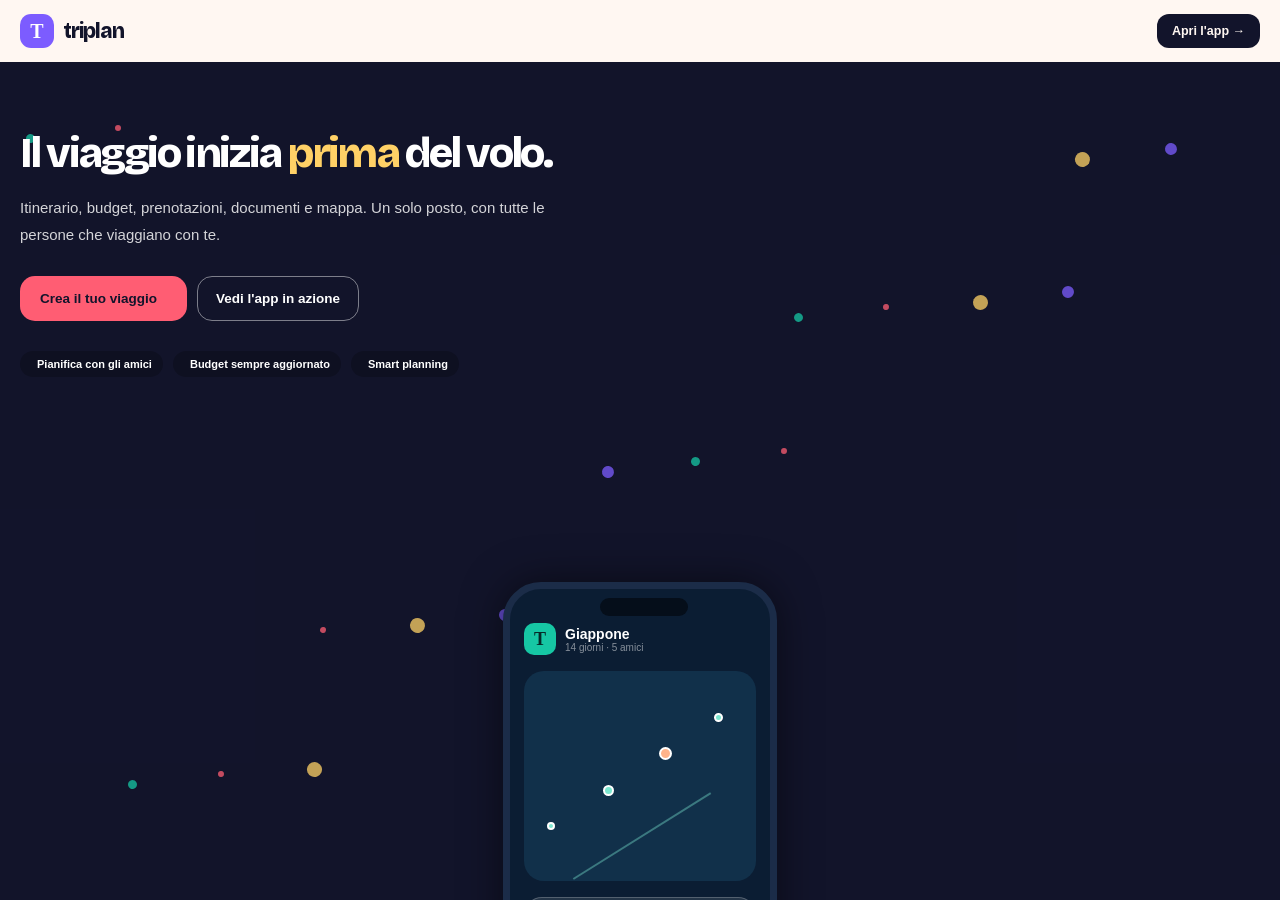
==== index.html @ 2fd691c0 "Deploy Triplan static site" ====
<!DOCTYPE html><html lang="en"><head><meta charSet="utf-8"/><meta name="viewport" content="width=device-width, initial-scale=1, shrink-to-fit=no"/><meta http-equiv="X-UA-Compatible" content="IE=edge"/><link rel="preload" href="/_expo/static/css/leaflet-df687fead8c4838a4e6b8bcb2f176a0e.css" as="style"/><link rel="preload" href="/_expo/static/css/global-e319058c1fa41b24cc1f95496e82bce6.css" as="style"/><link rel="preload" href="/_expo/static/js/web/__expo-metro-runtime-8c088df87a31e4e6accd81c554ec290d.js" as="script"/><link rel="preload" href="/_expo/static/js/web/_layout-bc6d313131d2cae2066854dcdaf33835.js" as="script"/><link rel="preload" href="/_expo/static/js/web/index-5278a30b9c8fea12e5da16903714e7a7.js" as="script"/><link rel="preload" href="/_expo/static/js/web/__common-cc911336e7cf1efe0277d2f9e3f9cde1.js" as="script"/><link rel="preload" href="/_expo/static/js/web/entry-11c18270793527368ba5b29e7c140927.js" as="script"/><style id="expo-reset">#root,body,html{height:100%}body{overflow:hidden}#root{display:flex}</style><style id="react-native-stylesheet">[stylesheet-group="0"]{}
body{margin:0;}
button::-moz-focus-inner,input::-moz-focus-inner{border:0;padding:0;}
html{-ms-text-size-adjust:100%;-webkit-text-size-adjust:100%;-webkit-tap-highlight-color:rgba(0,0,0,0);}
input::-webkit-search-cancel-button,input::-webkit-search-decoration,input::-webkit-search-results-button,input::-webkit-search-results-decoration{display:none;}
[stylesheet-group="1"]{}
.css-11aywtz{-moz-appearance:textfield;-webkit-appearance:none;background-color:rgba(0,0,0,0.00);border-bottom-left-radius:0px;border-bottom-right-radius:0px;border-top-left-radius:0px;border-top-right-radius:0px;border:0 solid black;box-sizing:border-box;font:14px -apple-system,BlinkMacSystemFont,"Segoe UI",Roboto,Helvetica,Arial,sans-serif;margin:0px;padding:0px;resize:none;}
.css-146c3p1{background-color:rgba(0,0,0,0.00);border:0 solid black;box-sizing:border-box;color:rgba(0,0,0,1.00);display:inline;font:14px -apple-system,BlinkMacSystemFont,"Segoe UI",Roboto,Helvetica,Arial,sans-serif;list-style:none;margin:0px;padding:0px;position:relative;text-align:start;text-decoration:none;white-space:pre-wrap;word-wrap:break-word;}
.css-1jxf684{background-color:rgba(0,0,0,0.00);border:0 solid black;box-sizing:border-box;color:inherit;display:inline;font:inherit;list-style:none;margin:0px;padding:0px;position:relative;text-align:inherit;text-decoration:none;white-space:inherit;word-wrap:break-word;}
.css-9pa8cd{bottom:0px;height:100%;left:0px;opacity:0;position:absolute;right:0px;top:0px;width:100%;z-index:-1;}
.css-g5y9jx{align-content:flex-start;align-items:stretch;background-color:rgba(0,0,0,0.00);border:0 solid black;box-sizing:border-box;display:flex;flex-basis:auto;flex-direction:column;flex-shrink:0;list-style:none;margin:0px;min-height:0px;min-width:0px;padding:0px;position:relative;text-decoration:none;z-index:0;}
[stylesheet-group="2"]{}
.r-11mg6pl{border-bottom-color:rgba(255,255,255,1.00);border-left-color:rgba(255,255,255,1.00);border-right-color:rgba(255,255,255,1.00);border-top-color:rgba(255,255,255,1.00);}
.r-13awgt0{flex:1;}
.r-13rlnn4{border-bottom-color:rgba(124,231,208,0.40);border-left-color:rgba(124,231,208,0.40);border-right-color:rgba(124,231,208,0.40);border-top-color:rgba(124,231,208,0.40);}
.r-1483oga{border-bottom-color:rgba(18,20,43,0.08);border-left-color:rgba(18,20,43,0.08);border-right-color:rgba(18,20,43,0.08);border-top-color:rgba(18,20,43,0.08);}
.r-15ivh09{border-bottom-width:7px;border-left-width:7px;border-right-width:7px;border-top-width:7px;}
.r-15v9vvb{border-bottom-color:rgba(7,20,38,1.00);border-left-color:rgba(7,20,38,1.00);border-right-color:rgba(7,20,38,1.00);border-top-color:rgba(7,20,38,1.00);}
.r-16uyjmq{border-bottom-left-radius:22px;border-bottom-right-radius:22px;border-top-left-radius:22px;border-top-right-radius:22px;}
.r-1867qdf{border-bottom-left-radius:16px;border-bottom-right-radius:16px;border-top-left-radius:16px;border-top-right-radius:16px;}
.r-1aca9d8{border-bottom-color:rgba(124,231,208,0.32);border-left-color:rgba(124,231,208,0.32);border-right-color:rgba(124,231,208,0.32);border-top-color:rgba(124,231,208,0.32);}
.r-1awa8pu{border-bottom-color:rgba(101,119,134,1.00);border-left-color:rgba(101,119,134,1.00);border-right-color:rgba(101,119,134,1.00);border-top-color:rgba(101,119,134,1.00);}
.r-1bq2mok{margin:3px;}
.r-1d4xg89{border-bottom-color:rgba(170,184,194,1.00);border-left-color:rgba(170,184,194,1.00);border-right-color:rgba(170,184,194,1.00);border-top-color:rgba(170,184,194,1.00);}
.r-1dedoh8{border-bottom-left-radius:9px;border-bottom-right-radius:9px;border-top-left-radius:9px;border-top-right-radius:9px;}
.r-1dzdj1l{border-bottom-left-radius:10px;border-bottom-right-radius:10px;border-top-left-radius:10px;border-top-right-radius:10px;}
.r-1f0042m{border-bottom-left-radius:5px;border-bottom-right-radius:5px;border-top-left-radius:5px;border-top-right-radius:5px;}
.r-1fuqb1j{border-bottom-left-radius:24px;border-bottom-right-radius:24px;border-top-left-radius:24px;border-top-right-radius:24px;}
.r-1g868lv{border-bottom-color:rgba(255,255,255,0.14);border-left-color:rgba(255,255,255,0.14);border-right-color:rgba(255,255,255,0.14);border-top-color:rgba(255,255,255,0.14);}
.r-1j16mh1{border-bottom-left-radius:100%;border-bottom-right-radius:100%;border-top-left-radius:100%;border-top-right-radius:100%;}
.r-1jkafct{border-bottom-left-radius:2px;border-bottom-right-radius:2px;border-top-left-radius:2px;border-top-right-radius:2px;}
.r-1jyn79y{border-bottom-color:rgba(0,150,136,1.00);border-left-color:rgba(0,150,136,1.00);border-right-color:rgba(0,150,136,1.00);border-top-color:rgba(0,150,136,1.00);}
.r-1k4hia5{border-bottom-color:rgba(27,44,72,1.00);border-left-color:rgba(27,44,72,1.00);border-right-color:rgba(27,44,72,1.00);border-top-color:rgba(27,44,72,1.00);}
.r-1llaxt6{border-bottom-left-radius:30px;border-bottom-right-radius:30px;border-top-left-radius:30px;border-top-right-radius:30px;}
.r-1mxhqmb{border-bottom-left-radius:11px;border-bottom-right-radius:11px;border-top-left-radius:11px;border-top-right-radius:11px;}
.r-1n043jc{border-bottom-left-radius:38px;border-bottom-right-radius:38px;border-top-left-radius:38px;border-top-right-radius:38px;}
.r-1objs86{border-bottom-color:rgba(255,255,255,0.45);border-left-color:rgba(255,255,255,0.45);border-right-color:rgba(255,255,255,0.45);border-top-color:rgba(255,255,255,0.45);}
.r-1pcd2l5{padding:20px;}
.r-1phboty{border-bottom-style:solid;border-left-style:solid;border-right-style:solid;border-top-style:solid;}
.r-1q9bdsx{border-bottom-left-radius:12px;border-bottom-right-radius:12px;border-top-left-radius:12px;border-top-right-radius:12px;}
.r-1qsk4np{overflow-x:clip;overflow-y:clip;}
.r-1rf8fdq{border-bottom-width:1.5px;border-left-width:1.5px;border-right-width:1.5px;border-top-width:1.5px;}
.r-1rvyss1{border-bottom-color:rgba(255,255,255,0.20);border-left-color:rgba(255,255,255,0.20);border-right-color:rgba(255,255,255,0.20);border-top-color:rgba(255,255,255,0.20);}
.r-1slz7xr{padding:14px;}
.r-1sp51qo{padding:10px;}
.r-1txcine{border-bottom-left-radius:13px;border-bottom-right-radius:13px;border-top-left-radius:13px;border-top-right-radius:13px;}
.r-1udh08x{overflow-x:hidden;overflow-y:hidden;}
.r-1uu6nss{padding:5px;}
.r-1vnd4cf{border-bottom-color:rgba(11,31,56,1.00);border-left-color:rgba(11,31,56,1.00);border-right-color:rgba(11,31,56,1.00);border-top-color:rgba(11,31,56,1.00);}
.r-1w3sgar{flex:0.7;}
.r-1xfd6ze{border-bottom-left-radius:8px;border-bottom-right-radius:8px;border-top-left-radius:8px;border-top-right-radius:8px;}
.r-1y7r52a{border-bottom-color:rgba(124,231,208,0.35);border-left-color:rgba(124,231,208,0.35);border-right-color:rgba(124,231,208,0.35);border-top-color:rgba(124,231,208,0.35);}
.r-1y8424n{border-bottom-color:rgba(255,255,255,0.22);border-left-color:rgba(255,255,255,0.22);border-right-color:rgba(255,255,255,0.22);border-top-color:rgba(255,255,255,0.22);}
.r-1ylenci{border-bottom-left-radius:15px;border-bottom-right-radius:15px;border-top-left-radius:15px;border-top-right-radius:15px;}
.r-42olwf{border-bottom-color:rgba(0,0,0,0.00);border-left-color:rgba(0,0,0,0.00);border-right-color:rgba(0,0,0,0.00);border-top-color:rgba(0,0,0,0.00);}
.r-4a18lf{border-bottom-color:rgba(255,0,0,1.00);border-left-color:rgba(255,0,0,1.00);border-right-color:rgba(255,0,0,1.00);border-top-color:rgba(255,0,0,1.00);}
.r-4zvafu{border-bottom-left-radius:26px;border-bottom-right-radius:26px;border-top-left-radius:26px;border-top-right-radius:26px;}
.r-60ke3l{border-bottom-color:rgba(0,128,0,1.00);border-left-color:rgba(0,128,0,1.00);border-right-color:rgba(0,128,0,1.00);border-top-color:rgba(0,128,0,1.00);}
.r-6mmk5m{border-bottom-color:rgba(124,231,208,0.45);border-left-color:rgba(124,231,208,0.45);border-right-color:rgba(124,231,208,0.45);border-top-color:rgba(124,231,208,0.45);}
.r-6ncur5{border-bottom-left-radius:18px;border-bottom-right-radius:18px;border-top-left-radius:18px;border-top-right-radius:18px;}
.r-6t2glc{border-bottom-left-radius:40px;border-bottom-right-radius:40px;border-top-left-radius:40px;border-top-right-radius:40px;}
.r-9x6qib{border-bottom-color:rgba(204,214,221,1.00);border-left-color:rgba(204,214,221,1.00);border-right-color:rgba(204,214,221,1.00);border-top-color:rgba(204,214,221,1.00);}
.r-af1wpz{border-bottom-color:rgba(255,255,255,0.12);border-left-color:rgba(255,255,255,0.12);border-right-color:rgba(255,255,255,0.12);border-top-color:rgba(255,255,255,0.12);}
.r-cdmcib{border-bottom-left-radius:3px;border-bottom-right-radius:3px;border-top-left-radius:3px;border-top-right-radius:3px;}
.r-cpet4d{border-bottom-left-radius:999px;border-bottom-right-radius:999px;border-top-left-radius:999px;border-top-right-radius:999px;}
.r-crgep1{margin:0px;}
.r-d045u9{border-bottom-width:2px;border-left-width:2px;border-right-width:2px;border-top-width:2px;}
.r-d23pfw{padding:24px;}
.r-edyy15{padding:8px;}
.r-fx7oqy{border-bottom-color:rgba(0,0,255,1.00);border-left-color:rgba(0,0,255,1.00);border-right-color:rgba(0,0,255,1.00);border-top-color:rgba(0,0,255,1.00);}
.r-kdyh1x{border-bottom-left-radius:6px;border-bottom-right-radius:6px;border-top-left-radius:6px;border-top-right-radius:6px;}
.r-krxsd3{display:-webkit-box;}
.r-nsbfu8{padding:16px;}
.r-q81ovl{padding:11px;}
.r-qpntkw{padding:6px;}
.r-rs99b7{border-bottom-width:1px;border-left-width:1px;border-right-width:1px;border-top-width:1px;}
.r-sdzq82{border-bottom-color:rgba(255,255,255,0.30);border-left-color:rgba(255,255,255,0.30);border-right-color:rgba(255,255,255,0.30);border-top-color:rgba(255,255,255,0.30);}
.r-sg21xg{flex:0.75;}
.r-t23y2h{border-bottom-left-radius:14px;border-bottom-right-radius:14px;border-top-left-radius:14px;border-top-right-radius:14px;}
.r-t60dpp{padding:0px;}
.r-wg31gx{border-bottom-color:rgba(49,53,56,1.00);border-left-color:rgba(49,53,56,1.00);border-right-color:rgba(49,53,56,1.00);border-top-color:rgba(49,53,56,1.00);}
.r-whuqzp{padding:18px;}
.r-xoduu5{display:inline-flex;}
.r-y47klf{border-bottom-left-radius:20px;border-bottom-right-radius:20px;border-top-left-radius:20px;border-top-right-radius:20px;}
.r-ywje51{margin:auto;}
.r-z2wwpe{border-bottom-left-radius:4px;border-bottom-right-radius:4px;border-top-left-radius:4px;border-top-right-radius:4px;}
[stylesheet-group="2.1"]{}
.r-11f147o{padding-bottom:8px;padding-top:8px;}
.r-17q4wm6{margin-left:5px;margin-right:5px;}
.r-184id4b{margin-bottom:12px;margin-top:12px;}
.r-1apnidv{margin-bottom:14px;margin-top:14px;}
.r-1c8wk46{padding-bottom:48px;padding-top:48px;}
.r-1d7mnkm{padding-bottom:15px;padding-top:15px;}
.r-1e084wi{padding-left:0px;padding-right:0px;}
.r-1ezpcd1{padding-left:9px;padding-right:9px;}
.r-1la3zjv{padding-bottom:18px;padding-top:18px;}
.r-1m1l54l{padding-left:11px;padding-right:11px;}
.r-1ml3abn{padding-bottom:14px;padding-top:14px;}
.r-1mmae3n{padding-bottom:12px;padding-top:12px;}
.r-1ntr0p{padding-left:5px;padding-right:5px;}
.r-1rsorjc{padding-left:36px;padding-right:36px;}
.r-1s5swlz{padding-bottom:9px;padding-top:9px;}
.r-1ubuhtd{padding-left:10px;padding-right:10px;}
.r-1y4xh09{padding-bottom:60px;padding-top:60px;}
.r-1yd117h{padding-bottom:7px;padding-top:7px;}
.r-284m6k{padding-left:18px;padding-right:18px;}
.r-2iu1ne{padding-bottom:74px;padding-top:74px;}
.r-3o4zer{padding-left:12px;padding-right:12px;}
.r-3pj75a{padding-left:16px;padding-right:16px;}
.r-6gfqd{padding-bottom:26px;padding-top:26px;}
.r-a7330m{padding-bottom:30px;padding-top:30px;}
.r-c6ipad{padding-left:7px;padding-right:7px;}
.r-cnw61z{padding-bottom:4px;padding-top:4px;}
.r-cxgwc0{padding-left:24px;padding-right:24px;}
.r-f8sm7e{margin-left:auto;margin-right:auto;}
.r-is05cd{padding-left:8px;padding-right:8px;}
.r-jdiy1a{margin-left:11px;margin-right:11px;}
.r-jmpdkj{padding-bottom:66px;padding-top:66px;}
.r-jusfrs{margin-left:12px;margin-right:12px;}
.r-kritb0{padding-bottom:11px;padding-top:11px;}
.r-n5f61p{margin-bottom:3px;margin-top:3px;}
.r-n7gxbd{padding-left:4px;padding-right:4px;}
.r-o8wjku{padding-left:48px;padding-right:48px;}
.r-qbhcsz{padding-bottom:64px;padding-top:64px;}
.r-rehuqn{padding-bottom:5px;padding-top:5px;}
.r-u4gi5m{padding-left:13px;padding-right:13px;}
.r-u9wvl5{padding-left:20px;padding-right:20px;}
.r-ubg91z{padding-left:15px;padding-right:15px;}
.r-ugi1tw{padding-left:5%;padding-right:5%;}
.r-unwgkq{padding-bottom:78px;padding-top:78px;}
.r-vuvdlw{padding-bottom:6px;padding-top:6px;}
.r-w7s2jr{padding-bottom:16px;padding-top:16px;}
.r-ytbthy{padding-bottom:10px;padding-top:10px;}
.r-ywh0we{padding-bottom:13px;padding-top:13px;}
[stylesheet-group="2.2"]{}
.r-10s2tm5{left:0%;}
.r-16o8guy{right:100%;}
.r-1a11zyx{margin-right:12px;}
.r-1cwvpvk{margin-left:12px;}
.r-1e97lx8{margin-right:3px;}
.r-1euzeng{padding-left:24px;}
.r-1g4tz6n{margin-right:-14.5px;}
.r-1h31txp{padding-right:16px;}
.r-1lhn9r{margin-left:-14.5px;}
.r-1sqnqi2{margin-left:3px;}
.r-1vl2501{padding-right:24px;}
.r-9mo606{margin-right:10px;}
.r-c59us2{left:-3px;}
.r-dqe1q{right:0%;}
.r-qb41rp{margin-right:5px;}
.r-rci37q{left:100%;}
.r-uhung1{margin-left:10px;}
.r-vpmibe{right:-3px;}
.r-w67my2{padding-left:16px;}
.r-wizibn{margin-left:5px;}
[stylesheet-group="3"]{}
.r-103t7w0{color:rgba(18,20,43,0.75);}
.r-105ug2t{pointer-events:auto!important;}
.r-109y4c4{height:1px;}
.r-10b5y5f{letter-spacing:1.4px;}
.r-10ptun7{height:16px;}
.r-10v3vxq{transform:scaleX(-1);}
.r-10x49cs{font-size:10px;}
.r-10xqauy{padding-top:env(safe-area-inset-top);}
.r-111xbm8{font-size:42px;}
.r-116b78n{color:rgba(255,255,255,0.85);}
.r-11c0sde{margin-top:24px;}
.r-11j9u27{visibility:hidden;}
.r-11mpjr4{background-color:rgba(223,223,223,1.00);}
.r-11udlyb{background-color:rgba(0,150,136,1.00);}
.r-11v9fek{min-width:180px;}
.r-11yh6sk{overflow-x:hidden;}
.r-12f6czt{top:17px;}
.r-12rgx7y{width:7px;}
.r-12vffkv>* {pointer-events:auto;}
.r-12vffkv{pointer-events:none!important;}
.r-131xog0{width:38px;}
.r-135wba7{line-height:24px;}
.r-136ojw6{z-index:2;}
.r-13aq9py{animation-name:r-1iq689l;}
.r-13pk3uq{color:rgba(6,42,40,1.00);}
.r-13qz1uu{width:100%;}
.r-13tjlyg{transition-duration:0.1s;}
.r-1444osr{margin-top:18px;}
.r-1472mwg{height:24px;}
.r-14a17lr{background-color:rgba(22,199,164,1.00);}
.r-14gqq1x{margin-top:4px;}
.r-14l27qf{min-width:280px;}
.r-14lw9ot{background-color:rgba(255,255,255,1.00);}
.r-14sbq61{background-color:rgba(33,150,243,1.00);}
.r-150rngu{-webkit-overflow-scrolling:touch;}
.r-156q2ks{margin-top:10px;}
.r-15xi7qz{background-color:rgba(22,199,164,0.45);}
.r-15zivkp{margin-bottom:4px;}
.r-169er1o{background-color:rgba(5,14,26,1.00);}
.r-16eto9q{width:12px;}
.r-16krg75{letter-spacing:-1px;}
.r-16u2k2s{background-color:rgba(255,93,115,0.55);}
.r-16y2uox{flex-grow:1;}
.r-173mn98{align-self:flex-end;}
.r-173mzie{transform:scaleY(-1);}
.r-1777fci{justify-content:center;}
.r-17bb2tj{animation-duration:0.75s;}
.r-17grq5a{margin-right:-8px;}
.r-17leim2{background-repeat:repeat;}
.r-17o2toh{background-color:rgba(255,179,138,1.00);}
.r-17s6mgv{justify-content:flex-end;}
.r-17tb59b{opacity:0.7;}
.r-17tloay{opacity:0.6;}
.r-17u3ijr{background-color:rgba(155,161,166,0.27);}
.r-184en5c{z-index:1;}
.r-18nhz7w{top:-3px;}
.r-18u1ve8{color:rgba(255,255,255,0.40);}
.r-18u37iz{flex-direction:row;}
.r-19h14dv{bottom:28px;}
.r-19oahor{font-size:64px;}
.r-19qrga8{margin-top:3px;}
.r-19wmn03{width:20px;}
.r-19z077z{touch-action:none;}
.r-1a2p6p6{-webkit-text-decoration-style:solid;text-decoration-style:solid;}
.r-1a3qpe7{top:9px;}
.r-1a7l8x0{color:rgba(255,255,255,0.60);}
.r-1a8msfu{height:38px;}
.r-1a94hhy{background-color:rgba(255,255,255,0.09);}
.r-1abnn5w{animation-play-state:paused;}
.r-1acpoxo{width:36px;}
.r-1aockid{width:40px;}
.r-1ap7jjo{background-color:rgba(12,39,64,1.00);}
.r-1awozwy{align-items:center;}
.r-1ay1djp{animation-duration:1s;}
.r-1b43r93{font-size:14px;}
.r-1blnp2b{width:72px;}
.r-1bxdhz9{background-color:rgba(124,231,208,1.00);}
.r-1bymd8e{margin-top:2px;}
.r-1c6unfx{forced-color-adjust:none;}
.r-1c85bru{width:270px;}
.r-1c8i11{min-width:60px;}
.r-1c92x1x{line-height:31px;}
.r-1ces89m{max-width:420px;}
.r-1cmwbt1{gap:8px;}
.r-1cyrq31{background-color:rgba(255,93,115,1.00);}
.r-1d2f490{left:0px;}
.r-1d5kdc7{flex-direction:column-reverse;}
.r-1d7gupr{margin-top:22px;}
.r-1ddef8g{-webkit-text-decoration-line:underline;text-decoration-line:underline;}
.r-1dernwh{height:70%;}
.r-1e5bgqu{mix-blend-mode:multiply;}
.r-1ei5mc7{cursor:inherit;}
.r-1enofrn{font-size:12px;}
.r-1eoj8my{margin-top:26px;}
.r-1euycsn{flex-direction:row-reverse;}
.r-1ewcgjf{box-shadow:0px 1px 3px rgba(0,0,0,0.5);}
.r-1exf2r{font-size:9.5px;}
.r-1ey2ra3{width:70px;}
.r-1ey881g{gap:7px;}
.r-1f12m5q{left:14px;}
.r-1f50eg0{color:rgba(124,231,208,1.00);}
.r-1ff274t{text-align:right;}
.r-1g40b8q{z-index:3;}
.r-1g80hic{opacity:0.8;}
.r-1g94qm0{margin-top:5px;}
.r-1ge9hsw{max-width:960px;}
.r-1ghxqbu{font-variant:tabular-nums;}
.r-1gkfh8e{font-size:11px;}
.r-1grwqd5{font-size:12.5px;}
.r-1gymjhz{width:68px;}
.r-1h0z5md{justify-content:flex-start;}
.r-1habvwh{align-items:flex-start;}
.r-1hjwoze{height:18px;}
.r-1i10wst{font-size:18px;}
.r-1i1r89d{background-color:rgba(0,0,0,0.22);}
.r-1i6wzkk{-moz-transition-property:opacity;-webkit-transition-property:opacity;transition-property:opacity;}
.r-1i71y14{gap:14px;}
.r-1ihkxce{border-bottom-color:rgba(255,255,255,0.06);}
.r-1ikidpy{letter-spacing:0.5px;}
.r-1iln25a{word-wrap:normal;}
.r-1inkyih{font-size:17px;}
.r-1iusvr4{flex-basis:0px;}
.r-1iww7jx{width:28px;}
.r-1janqcz{width:16px;}
.r-1jg9483{width:8px;}
.r-1jj8364{margin-left:auto;}
.r-1jkjb{margin-left:8px;}
.r-1jsugan{min-width:320px;}
.r-1kb76zh{margin-right:8px;}
.r-1kesqaa{width:84px;}
.r-1kfrs79{font-weight:600;}
.r-1kihuf0{align-self:center;}
.r-1kmi73c{color:rgba(244,248,255,0.34);}
.r-1kt6imw{line-height:27px;}
.r-1l05qu9{font-weight:650;}
.r-1ld3bg{top:-4px;}
.r-1ldzwu0{animation-timing-function:linear;}
.r-1loqt21{cursor:pointer;}
.r-1lpkw27{color:rgba(18,20,43,1.00);}
.r-1lvwbn0{width:274px;}
.r-1lyunjw{letter-spacing:-1.4px;}
.r-1m5ggi5{background-color:rgba(255,255,255,0.04);}
.r-1m75kl7{border-top-color:rgba(255,255,255,0.14);}
.r-1mi0q7o{padding-bottom:10px;}
.r-1mlwlqe{flex-basis:auto;}
.r-1mrlafo{background-position:0;}
.r-1muvv40{animation-iteration-count:infinite;}
.r-1n9egfs{background-color:rgba(124,231,208,0.14);}
.r-1naamh8{background-color:rgba(255,255,255,0.28);}
.r-1niwhzg{background-color:rgba(0,0,0,0.00);}
.r-1nlw0im{bottom:8px;}
.r-1no09lo{margin-top:28px;}
.r-1nxhmzv{margin-bottom:28px;}
.r-1ny4l3l{outline-style:none;}
.r-1ocf4r9{scroll-snap-type:y mandatory;}
.r-1onu96p{border-curve:continuous;}
.r-1or9b2r{height:10px;}
.r-1oszu61{align-items:stretch;}
.r-1otgn73{touch-action:manipulation;}
.r-1ozpbmi{font-size:10.5px;}
.r-1ozsyd3{height:7px;}
.r-1p0dtai{bottom:0px;}
.r-1p34edr{background-color:rgba(124,92,255,1.00);}
.r-1p7b5x1{color:rgba(244,248,255,1.00);}
.r-1pi2tsx{height:100%;}
.r-1pm8pkb{font-family:Courier;}
.r-1pr0nct{background-color:rgba(240,233,255,1.00);}
.r-1q8c80s{height:190px;}
.r-1qd0xha{font-family:-apple-system,BlinkMacSystemFont,"Segoe UI",Roboto,Helvetica,Arial,sans-serif;}
.r-1qqq3gs{color:rgba(92,95,115,1.00);}
.r-1qulhi1{animation-name:r-1pzkwqh;}
.r-1r4fvd0{color:rgba(82,169,255,1.00);}
.r-1r74h94{left:8px;}
.r-1r8g8re{height:36px;}
.r-1ra0lkn{font-size:30px;}
.r-1rnoaur{overflow-y:auto;}
.r-1rqp49e{color:rgba(255,255,255,0.50);}
.r-1s2bzr4{margin-top:12px;}
.r-1s39azw{max-width:780px;}
.r-1ssbvtb{gap:12px;}
.r-1sv84sj{padding-bottom:30px;}
.r-1sxrcry{background-size:auto;}
.r-1t7zxhp{width:9px;}
.r-1tgfunj{gap:40px;}
.r-1tsoen8{border-bottom-color:rgba(255,255,255,0.12);}
.r-1u2zzbn{gap:34px;}
.r-1udbk01{text-overflow:ellipsis;}
.r-1ugchlj{height:44px;}
.r-1ui5ee8{font-size:32px;}
.r-1urfncx{height:210px;}
.r-1vamr63{max-width:720px;}
.r-1vr29t4{font-weight:800;}
.r-1w6e6rj{flex-wrap:wrap;}
.r-1wbh5a2{flex-shrink:1;}
.r-1wdrcqj{max-width:1240px;}
.r-1wqnalu{font-family:Bricolage Grotesque;}
.r-1ws2f5x{font-size:11.5px;}
.r-1wtj0ep{justify-content:space-between;}
.r-1wyyakw{z-index:-1;}
.r-1wzrnnt{margin-top:16px;}
.r-1x0uki6{margin-top:20px;}
.r-1x7knxu{opacity:0.34;}
.r-1xbbgt2{letter-spacing:-1.8px;}
.r-1xbve24{height:6px;}
.r-1xc1bs1{color:rgba(255,255,255,0.72);}
.r-1xcajam{position:fixed;}
.r-1xjpbru{width:82px;}
.r-1xnzce8{-moz-user-select:text;-webkit-user-select:text;user-select:text;}
.r-1xpsq9i{box-shadow:0px 3px 3px rgba(0, 0, 0, 0.33);}
.r-1xqanmc{aspect-ratio:1.33;}
.r-1xzupcd{width:13px;}
.r-1y00bll{gap:9px;}
.r-1yef0xd{animation-name:r-11cv4x;}
.r-1ym3atv{z-index:50;}
.r-1ynuqkt{color:rgba(255,255,255,0.35);}
.r-1yvhtrz{width:32px;}
.r-1z7xyo{min-height:640px;}
.r-2agvir{line-height:34px;}
.r-2b3dyf{border-bottom-color:rgba(255,255,255,0.14);}
.r-2eszeu::-webkit-scrollbar{display:none}
.r-2eszeu{scrollbar-width:none;}
.r-30o5oe{-moz-appearance:none;-ms-appearance:none;-webkit-appearance:none;appearance:none;}
.r-356f0p{letter-spacing:0.35px;}
.r-37tt59{line-height:32px;}
.r-3da1kt{height:8px;}
.r-3mc0re{right:8px;}
.r-3s2u2q{white-space:nowrap;}
.r-417010{z-index:0;}
.r-4gszlv{background-size:cover;}
.r-4v7adb{height:5px;}
.r-580adz{gap:5px;}
.r-58xgd4{background-color:rgba(255,255,255,0.05);}
.r-5kkj8d{border-top-width:1px;}
.r-5orghg{width:34px;}
.r-5oul0u{margin-bottom:8px;}
.r-5soawk{width:10px;}
.r-60vfwk{min-width:1px;}
.r-633pao>* {pointer-events:none;}
.r-633pao{pointer-events:none!important;}
.r-6dt33c{opacity:1;}
.r-6gpygo{margin-bottom:12px;}
.r-6ity3w{margin-top:30px;}
.r-6kmigx{color:rgba(255,255,255,0.82);}
.r-6taxm2:-ms-input-placeholder{color:var(--placeholderTextColor);opacity:1;}
.r-6taxm2::-moz-placeholder{color:var(--placeholderTextColor);opacity:1;}
.r-6taxm2::-webkit-input-placeholder{color:var(--placeholderTextColor);opacity:1;}
.r-6taxm2::placeholder{color:var(--placeholderTextColor);opacity:1;}
.r-726pan{width:31px;}
.r-76blku{height:21px;}
.r-7cikom{font-size:inherit;}
.r-7q8q6z{cursor:default;}
.r-7qjx4p{background-color:rgba(124,231,208,0.16);}
.r-7r4507{height:150px;}
.r-840iz4{gap:28px;}
.r-88aw7w{background-color:rgba(18,20,43,0.28);}
.r-8akbws{-webkit-box-orient:vertical;}
.r-8ay8q1{letter-spacing:0.1px;}
.r-91ejfr{background-color:rgba(255,255,255,0.08);}
.r-927nrf{background-color:rgba(105,230,168,1.00);}
.r-9404uu{letter-spacing:-1.5px;}
.r-97e31f{padding-bottom:env(safe-area-inset-bottom);}
.r-9aw3ui{gap:4px;}
.r-9daxd3{animation-duration:250ms;}
.r-9r4rsd{background-color:rgba(255,255,255,0.06);}
.r-a023e6{font-size:15px;}
.r-a2tzq0{justify-content:space-around;}
.r-a5pmau{margin-right:2px;}
.r-adyw6z{font-size:20px;}
.r-agouwx{transform:translateZ(0);}
.r-ah5dr5>* {pointer-events:none;}
.r-ah5dr5{pointer-events:auto!important;}
.r-angfs3{color:rgba(255,255,255,0.55);}
.r-aruset{font-weight:200;}
.r-b0tnnm{margin-top:38px;}
.r-b5c481{box-shadow:0px 18px 44px rgba(0,0,0,0.36);}
.r-b88u0q{font-weight:700;}
.r-bajy9j{height:230px;}
.r-bi4vy9{transform:translateY(100%);}
.r-bnfihp{color:rgba(255,179,138,1.00);}
.r-bnwqim{position:relative;}
.r-bt1l66{min-height:20px;}
.r-bual8a{max-width:520px;}
.r-buy8e9{overflow-y:hidden;}
.r-bv2aro{padding-left:env(safe-area-inset-left);}
.r-c68hjy{color:rgba(161,161,161,1.00);}
.r-c8f5pn{background-color:rgba(255,255,255,0.10);}
.r-cpa5s6{scroll-snap-align:start;}
.r-cqee49{color:rgba(0,0,0,1.00);}
.r-cv4lhi{font-size:21px;}
.r-czj46k{background-color:rgba(17,48,74,1.00);}
.r-dcqb1h{height:500px;}
.r-dkge59{background-color:rgba(170,184,194,1.00);}
.r-dnmrzs{max-width:100%;}
.r-dvzd6p{right:-1px;}
.r-e1ta76{box-shadow:0px 0px 8px rgba(255,179,138,1.00);}
.r-e6ktq0{gap:32px;}
.r-eafdt9{transition-duration:0.15s;}
.r-ebwn4k{animation-name:r-q67da2;}
.r-ehq7j7{background-size:contain;}
.r-ejscvd{width:47%;}
.r-eqz5dr{flex-direction:column;}
.r-eu3ka{height:40px;}
.r-evnaw{font-size:22px;}
.r-f1odvy{margin-bottom:6px;}
.r-f4gmv6{gap:16px;}
.r-f4md8m{background-color:rgba(255,255,255,0.14);}
.r-f9dfq4{width:88px;}
.r-fdjqy7{text-align:left;}
.r-fle48q{box-shadow:0px 0px 20px rgba(18,20,43,0.08);}
.r-foe95m{letter-spacing:-0.4px;}
.r-fuez5w{box-shadow:0px 0px 30px rgba(18,20,43,0.18);}
.r-fyomxp{margin-top:34px;}
.r-fz5jg6{background-color:rgba(124,231,208,0.08);}
.r-g3mlsw{animation-name:r-t2lo5v;}
.r-ghxds0{transform:translateY(0%);}
.r-gtdqiz{position:-webkit-sticky;position:sticky;}
.r-h0d30l{height:28px;}
.r-h70s8l{color:rgba(255,247,242,1.00);}
.r-h8dmy4{box-shadow:0px 0px 40px rgba(0,0,0,0.40);}
.r-hbpseb{line-height:22px;}
.r-ht57de{background-color:rgba(32,36,59,1.00);}
.r-hxflta{padding-right:env(safe-area-inset-right);}
.r-i933xg{letter-spacing:1.5px;}
.r-icoktb{opacity:0.5;}
.r-icto9i{letter-spacing:-0.5px;}
.r-ijt4xn{background-color:rgba(18,20,43,1.00);}
.r-ipm5af{top:0px;}
.r-iz080l{max-width:480px;}
.r-j8a7i7{background-color:rgba(255,247,242,1.00);}
.r-jjmaes{max-width:760px;}
.r-jwli3a{color:rgba(255,255,255,1.00);}
.r-k200y{align-self:flex-start;}
.r-k5y9r7{height:9px;}
.r-kc8jnq{margin-top:6px;}
.r-kemksi{background-color:rgba(0,0,0,1.00);}
.r-kizejy{color:rgba(155,161,166,1.00);}
.r-knv0ih{margin-top:8px;}
.r-kzbkwu{padding-bottom:12px;}
.r-l0hff8{letter-spacing:-2.6px;}
.r-l3xdm2{max-width:560px;}
.r-l71dzp{margin-top:14px;}
.r-le4sbl{margin-bottom:18px;}
.r-leqjx2{animation-timing-function:cubic-bezier(0.215, 0.61, 0.355, 1);}
.r-lltvgl{overflow-x:auto;}
.r-lpb231{height:168px;}
.r-lrsllp{width:24px;}
.r-lrvibr{-moz-user-select:none;-webkit-user-select:none;user-select:none;}
.r-m611by{padding-top:10px;}
.r-mabqd8{height:32px;}
.r-majxgm{font-weight:500;}
.r-mfh4gg{scroll-snap-type:x mandatory;}
.r-mhe3cw{z-index:10;}
.r-mro3nb{background-color:rgba(21,23,24,1.00);}
.r-n6v787{font-size:13px;}
.r-nljvut{color:rgba(244,248,255,0.56);}
.r-nm9kes{letter-spacing:-1.2px;}
.r-o4n3w5{width:23px;}
.r-oajuz8{font-weight:750;}
.r-obd0qt{align-items:flex-end;}
.r-ojf8lh{gap:6px;}
.r-ojff56{opacity:0.35;}
.r-orgf3d{opacity:0;}
.r-q4m81j{text-align:center;}
.r-q773ft{background-color:rgba(255,255,255,0.07);}
.r-qfi6ny{top:30000px;}
.r-qklmqi{border-bottom-width:1px;}
.r-qn3fzs{padding-bottom:24px;}
.r-qqjak8{font-size:9px;}
.r-rabhyy{padding-bottom:28px;}
.r-rjixqe{line-height:20px;}
.r-rkhjfr{box-shadow:0px 0px 40px rgba(0,0,0,0.50);}
.r-rs94m5{background-image:url("[data-uri]");}
.r-s62m2j{animation-timing-function:cubic-bezier(0.47, 0, 0.745, 0.715);}
.r-sfbmgh{z-index:9999;}
.r-so7y2g{line-height:64px;}
.r-sselip{background-color:rgba(124,231,208,0.12);}
.r-t4kuo4{background-color:rgba(11,29,51,1.00);}
.r-tbmifm{height:12px;}
.r-tp044d{left:90px;}
.r-tqlgve{line-height:46px;}
.r-tsynxw{text-transform:uppercase;}
.r-ttdzmv{padding-top:12px;}
.r-tzz3ar{flex-wrap:nowrap;}
.r-u6sd8q{background-repeat:no-repeat;}
.r-u8s1d{position:absolute;}
.r-u92y06{background-color:rgba(255,165,0,1.00);}
.r-uaa2di{gap:10px;}
.r-ubezar{font-size:16px;}
.r-ud0q2t{letter-spacing:1px;}
.r-ueyrd6{line-height:36px;}
.r-uho16t{font-size:34px;}
.r-ulges1{min-height:520px;}
.r-uo3w7t{max-width:1320px;}
.r-usgzl9{width:44px;}
.r-v9exnq{width:292px;}
.r-vacyoi{padding-bottom:64px;}
.r-van48c{caret-color:transparent;}
.r-vbi3md{font-size:13.5px;}
.r-vboj7i{top:-7px;}
.r-vn99v4{-webkit-filter:blur(90px);filter:blur(90px);}
.r-vupmqe{color:rgba(138,141,160,1.00);}
.r-vvn4in{background-position:center;}
.r-vw2c0b{font-weight:bold;}
.r-wech8c{max-width:1280px;}
.r-wfqgy4{transition-duration:100ms;}
.r-wkmguz{background-color:rgba(7,20,38,1.00);}
.r-ws9h79{left:4px;}
.r-x11e5r{font-family:SFMono-Regular, Menlo, Monaco, Consolas, "Liberation Mono", "Courier New", monospace;}
.r-x3cy2q{background-size:100% 100%;}
.r-xnfwke{line-height:38px;}
.r-xx3c9p{animation-name:r-imtty0;}
.r-y7v2we{background-color:rgba(32,36,37,1.00);}
.r-yy2aun{font-size:26px;}
.r-z0diui{letter-spacing:-1.1px;}
.r-z80fyv{height:20px;}
.r-zchlnj{right:0px;}
.r-zd5lw9{max-width:540px;}
.r-zx9znk{height:34px;}
.r-zz0kju{background-color:rgba(9,24,43,0.96);}
.r-zz5t5d{font-size:28px;}
.r-zz8wa8{bottom:14px;}
@-webkit-keyframes r-11cv4x{0%{transform:rotate(0deg);}100%{transform:rotate(360deg);}}
@-webkit-keyframes r-1iq689l{0%{transform:translateY(0%);}100%{transform:translateY(100%);}}
@-webkit-keyframes r-1pzkwqh{0%{transform:translateY(100%);}100%{transform:translateY(0%);}}
@-webkit-keyframes r-imtty0{0%{opacity:0;}100%{opacity:1;}}
@-webkit-keyframes r-q67da2{0%{transform:translateX(-100%);}100%{transform:translateX(400%);}}
@-webkit-keyframes r-t2lo5v{0%{opacity:1;}100%{opacity:0;}}
@keyframes r-11cv4x{0%{transform:rotate(0deg);}100%{transform:rotate(360deg);}}
@keyframes r-1iq689l{0%{transform:translateY(0%);}100%{transform:translateY(100%);}}
@keyframes r-1pzkwqh{0%{transform:translateY(100%);}100%{transform:translateY(0%);}}
@keyframes r-imtty0{0%{opacity:0;}100%{opacity:1;}}
@keyframes r-q67da2{0%{transform:translateX(-100%);}100%{transform:translateX(400%);}}
@keyframes r-t2lo5v{0%{opacity:1;}100%{opacity:0;}}</style><link rel="stylesheet" href="/_expo/static/css/leaflet-df687fead8c4838a4e6b8bcb2f176a0e.css"/><link rel="stylesheet" href="/_expo/static/css/global-e319058c1fa41b24cc1f95496e82bce6.css"/></head><body><div id="root"><!--$--><div class="css-g5y9jx r-13awgt0"><!--$--><div class="css-g5y9jx r-13awgt0"><div class="css-g5y9jx" style="flex:1"><div style="position:absolute;left:0;right:0;top:0;bottom:0;pointer-events:none;visibility:hidden"></div><div class="css-g5y9jx r-13awgt0"><div class="css-g5y9jx r-13awgt0 r-1p0dtai r-1d2f490 r-u8s1d r-zchlnj r-ipm5af" style="background-color:rgba(242,242,242,1.00);display:flex"><div class="css-g5y9jx r-13awgt0"><div class="css-g5y9jx r-13awgt0"><!--$--><div class="css-g5y9jx" style="flex:1;background-color:rgba(255,247,242,1.00);padding-top:0px;padding-right:0px;padding-bottom:0px;padding-left:0px"><div class="css-g5y9jx r-150rngu r-eqz5dr r-16y2uox r-1wbh5a2 r-11yh6sk r-1rnoaur r-agouwx" style="flex:1"><div class="css-g5y9jx" style="padding-bottom:0px"><div class="css-g5y9jx r-1awozwy r-j8a7i7 r-18u37iz r-1wtj0ep r-1ml3abn r-u9wvl5"><div class="css-g5y9jx r-1awozwy r-18u37iz r-1y00bll"><div class="css-g5y9jx r-1p34edr r-1mxhqmb r-jwli3a r-adyw6z r-1vr29t4 r-zx9znk r-2agvir r-q4m81j r-5orghg">T</div><div dir="auto" class="css-146c3p1 r-1lpkw27 r-1wqnalu r-cv4lhi r-1vr29t4 r-16krg75">triplan</div></div><button role="button" tabindex="0" class="css-g5y9jx r-1loqt21 r-1otgn73 r-ijt4xn r-1q9bdsx r-ytbthy r-ubg91z" type="button"><div dir="auto" class="css-146c3p1 r-h70s8l r-1grwqd5 r-b88u0q">Apri l&#x27;app →</div></button></div><div class="css-g5y9jx r-ijt4xn r-1z7xyo r-1udh08x r-1c8wk46 r-u9wvl5 r-bnwqim"><div class="css-g5y9jx r-1p0dtai r-1d2f490 r-u8s1d r-zchlnj r-ipm5af"><div class="css-g5y9jx r-u8s1d" style="width:100%;height:100%"><div class="css-g5y9jx r-1mlwlqe r-1udh08x r-417010 r-1p0dtai r-1d2f490 r-u8s1d r-zchlnj r-ipm5af"><div class="css-g5y9jx r-1niwhzg r-vvn4in r-u6sd8q r-1p0dtai r-1pi2tsx r-1d2f490 r-u8s1d r-zchlnj r-ipm5af r-13qz1uu r-1wyyakw r-4gszlv"></div></div><div class="css-g5y9jx r-1p0dtai r-1d2f490 r-u8s1d r-zchlnj r-ipm5af" style="background-color:rgba(18,20,43,0.52)"></div></div></div><div class="css-g5y9jx r-1p0dtai r-1d2f490 r-u8s1d r-zchlnj r-ipm5af r-633pao"><div class="css-g5y9jx" style="position:absolute;left:9%;top:7%;width:6px;height:6px;border-top-left-radius:3px;border-top-right-radius:3px;border-bottom-right-radius:3px;border-bottom-left-radius:3px;background-color:rgba(255,93,115,1.00);opacity:0.75;transform:translateY(0px) translateX(0px) rotate(0deg)"></div><div class="css-g5y9jx" style="position:absolute;left:46%;top:60%;width:9px;height:9px;border-top-left-radius:4.5px;border-top-right-radius:4.5px;border-bottom-right-radius:4.5px;border-bottom-left-radius:4.5px;background-color:rgba(22,199,164,1.00);opacity:0.75;transform:translateY(0px) translateX(0px) rotate(23deg)"></div><div class="css-g5y9jx" style="position:absolute;left:83%;top:25%;width:12px;height:12px;border-top-left-radius:6px;border-top-right-radius:6px;border-bottom-right-radius:6px;border-bottom-left-radius:6px;background-color:rgba(124,92,255,1.00);opacity:0.75;transform:translateY(0px) translateX(0px) rotate(46deg)"></div><div class="css-g5y9jx" style="position:absolute;left:24%;top:78%;width:15px;height:15px;border-top-left-radius:7.5px;border-top-right-radius:7.5px;border-bottom-right-radius:7.5px;border-bottom-left-radius:7.5px;background-color:rgba(255,209,102,1.00);opacity:0.75;transform:translateY(0px) translateX(0px) rotate(69deg)"></div><div class="css-g5y9jx" style="position:absolute;left:61%;top:43%;width:6px;height:6px;border-top-left-radius:3px;border-top-right-radius:3px;border-bottom-right-radius:3px;border-bottom-left-radius:3px;background-color:rgba(255,93,115,1.00);opacity:0.75;transform:translateY(0px) translateX(0px) rotate(92deg)"></div><div class="css-g5y9jx" style="position:absolute;left:2%;top:8%;width:9px;height:9px;border-top-left-radius:4.5px;border-top-right-radius:4.5px;border-bottom-right-radius:4.5px;border-bottom-left-radius:4.5px;background-color:rgba(22,199,164,1.00);opacity:0.75;transform:translateY(0px) translateX(0px) rotate(115deg)"></div><div class="css-g5y9jx" style="position:absolute;left:39%;top:61%;width:12px;height:12px;border-top-left-radius:6px;border-top-right-radius:6px;border-bottom-right-radius:6px;border-bottom-left-radius:6px;background-color:rgba(124,92,255,1.00);opacity:0.75;transform:translateY(0px) translateX(0px) rotate(138deg)"></div><div class="css-g5y9jx" style="position:absolute;left:76%;top:26%;width:15px;height:15px;border-top-left-radius:7.5px;border-top-right-radius:7.5px;border-bottom-right-radius:7.5px;border-bottom-left-radius:7.5px;background-color:rgba(255,209,102,1.00);opacity:0.75;transform:translateY(0px) translateX(0px) rotate(161deg)"></div><div class="css-g5y9jx" style="position:absolute;left:17%;top:79%;width:6px;height:6px;border-top-left-radius:3px;border-top-right-radius:3px;border-bottom-right-radius:3px;border-bottom-left-radius:3px;background-color:rgba(255,93,115,1.00);opacity:0.75;transform:translateY(0px) translateX(0px) rotate(184deg)"></div><div class="css-g5y9jx" style="position:absolute;left:54%;top:44%;width:9px;height:9px;border-top-left-radius:4.5px;border-top-right-radius:4.5px;border-bottom-right-radius:4.5px;border-bottom-left-radius:4.5px;background-color:rgba(22,199,164,1.00);opacity:0.75;transform:translateY(0px) translateX(0px) rotate(207deg)"></div><div class="css-g5y9jx" style="position:absolute;left:91%;top:9%;width:12px;height:12px;border-top-left-radius:6px;border-top-right-radius:6px;border-bottom-right-radius:6px;border-bottom-left-radius:6px;background-color:rgba(124,92,255,1.00);opacity:0.75;transform:translateY(0px) translateX(0px) rotate(230deg)"></div><div class="css-g5y9jx" style="position:absolute;left:32%;top:62%;width:15px;height:15px;border-top-left-radius:7.5px;border-top-right-radius:7.5px;border-bottom-right-radius:7.5px;border-bottom-left-radius:7.5px;background-color:rgba(255,209,102,1.00);opacity:0.75;transform:translateY(0px) translateX(0px) rotate(253deg)"></div><div class="css-g5y9jx" style="position:absolute;left:69%;top:27%;width:6px;height:6px;border-top-left-radius:3px;border-top-right-radius:3px;border-bottom-right-radius:3px;border-bottom-left-radius:3px;background-color:rgba(255,93,115,1.00);opacity:0.75;transform:translateY(0px) translateX(0px) rotate(276deg)"></div><div class="css-g5y9jx" style="position:absolute;left:10%;top:80%;width:9px;height:9px;border-top-left-radius:4.5px;border-top-right-radius:4.5px;border-bottom-right-radius:4.5px;border-bottom-left-radius:4.5px;background-color:rgba(22,199,164,1.00);opacity:0.75;transform:translateY(0px) translateX(0px) rotate(299deg)"></div><div class="css-g5y9jx" style="position:absolute;left:47%;top:45%;width:12px;height:12px;border-top-left-radius:6px;border-top-right-radius:6px;border-bottom-right-radius:6px;border-bottom-left-radius:6px;background-color:rgba(124,92,255,1.00);opacity:0.75;transform:translateY(0px) translateX(0px) rotate(322deg)"></div><div class="css-g5y9jx" style="position:absolute;left:84%;top:10%;width:15px;height:15px;border-top-left-radius:7.5px;border-top-right-radius:7.5px;border-bottom-right-radius:7.5px;border-bottom-left-radius:7.5px;background-color:rgba(255,209,102,1.00);opacity:0.75;transform:translateY(0px) translateX(0px) rotate(345deg)"></div><div class="css-g5y9jx" style="position:absolute;left:25%;top:63%;width:6px;height:6px;border-top-left-radius:3px;border-top-right-radius:3px;border-bottom-right-radius:3px;border-bottom-left-radius:3px;background-color:rgba(255,93,115,1.00);opacity:0.75;transform:translateY(0px) translateX(0px) rotate(368deg)"></div><div class="css-g5y9jx" style="position:absolute;left:62%;top:28%;width:9px;height:9px;border-top-left-radius:4.5px;border-top-right-radius:4.5px;border-bottom-right-radius:4.5px;border-bottom-left-radius:4.5px;background-color:rgba(22,199,164,1.00);opacity:0.75;transform:translateY(0px) translateX(0px) rotate(391deg)"></div></div><div class="css-g5y9jx r-bnwqim r-136ojw6"><div class="css-g5y9jx r-13awgt0"><div dir="auto" class="css-146c3p1 r-jwli3a r-1wqnalu r-111xbm8 r-1vr29t4 r-l0hff8 r-tqlgve r-1x0uki6 r-1vamr63">Il viaggio inizia <span class="css-1jxf684" style="color:rgba(255,209,102,1.00)">prima</span> del volo.</div><div dir="auto" class="css-146c3p1 r-6kmigx r-a023e6 r-1kt6imw r-1444osr r-l3xdm2">Itinerario, budget, prenotazioni, documenti e mappa. Un solo posto, con tutte le persone che viaggiano con te.</div><div class="css-g5y9jx r-18u37iz r-1w6e6rj r-uaa2di r-1no09lo"><button role="button" tabindex="0" class="css-g5y9jx r-1loqt21 r-1otgn73 r-1awozwy r-1cyrq31 r-1ylenci r-18u37iz r-uaa2di r-1ml3abn r-u9wvl5" type="button"><div dir="auto" class="css-146c3p1 r-1lpkw27 r-vbi3md r-1vr29t4">Crea il tuo viaggio</div><div dir="auto" class="css-146c3p1"></div></button><button role="button" tabindex="0" class="css-g5y9jx r-1loqt21 r-1otgn73 r-1objs86 r-1ylenci r-rs99b7 r-1ml3abn r-284m6k" type="button"><div dir="auto" class="css-146c3p1 r-jwli3a r-vbi3md r-b88u0q">Vedi l&#x27;app in azione</div></button></div><div class="css-g5y9jx r-18u37iz r-1w6e6rj r-uaa2di r-6ity3w"><div class="css-g5y9jx r-1awozwy r-1i1r89d r-16uyjmq r-18u37iz r-ojf8lh r-1yd117h r-1m1l54l"><div dir="auto" class="css-146c3p1"></div><div dir="auto" class="css-146c3p1 r-jwli3a r-1gkfh8e r-1kfrs79">Pianifica con gli amici</div></div><div class="css-g5y9jx r-1awozwy r-1i1r89d r-16uyjmq r-18u37iz r-ojf8lh r-1yd117h r-1m1l54l"><div dir="auto" class="css-146c3p1"></div><div dir="auto" class="css-146c3p1 r-jwli3a r-1gkfh8e r-1kfrs79">Budget sempre aggiornato</div></div><div class="css-g5y9jx r-1awozwy r-1i1r89d r-16uyjmq r-18u37iz r-ojf8lh r-1yd117h r-1m1l54l"><div dir="auto" class="css-146c3p1"></div><div dir="auto" class="css-146c3p1 r-jwli3a r-1gkfh8e r-1kfrs79">Smart planning</div></div></div></div><div class="css-g5y9jx r-1awozwy r-sg21xg" style="margin-top:34px"><div class="css-g5y9jx r-t4kuo4 r-1k4hia5 r-1n043jc r-15ivh09 r-rkhjfr r-dcqb1h r-1slz7xr r-bnwqim r-1lvwbn0"><div class="css-g5y9jx r-169er1o r-1dzdj1l r-1hjwoze r-tp044d r-u8s1d r-1a3qpe7 r-f9dfq4 r-1g40b8q"></div><div class="css-g5y9jx r-1awozwy r-18u37iz r-1y00bll r-1x0uki6"><div class="css-g5y9jx r-14a17lr r-1dzdj1l r-13pk3uq r-1i10wst r-1vr29t4 r-mabqd8 r-37tt59 r-q4m81j r-1yvhtrz">T</div><div class="css-g5y9jx"><div dir="auto" class="css-146c3p1 r-jwli3a r-1b43r93 r-b88u0q">Giappone</div><div dir="auto" class="css-146c3p1 r-1rqp49e r-10x49cs">14 giorni · 5 amici</div></div></div><div class="css-g5y9jx r-czj46k r-y47klf r-1urfncx r-1wzrnnt r-1udh08x r-bnwqim"><div class="css-g5y9jx" style="position:absolute;left:10%;top:72%;width:8px;height:8px;border-top-left-radius:4px;border-top-right-radius:4px;border-bottom-right-radius:4px;border-bottom-left-radius:4px;background-color:rgba(124,231,208,1.00);border-top-width:2px;border-right-width:2px;border-bottom-width:2px;border-left-width:2px;border-top-color:rgba(255,255,255,1.00);border-right-color:rgba(255,255,255,1.00);border-bottom-color:rgba(255,255,255,1.00);border-left-color:rgba(255,255,255,1.00)"></div><div class="css-g5y9jx" style="position:absolute;left:34%;top:54%;width:11px;height:11px;border-top-left-radius:5.5px;border-top-right-radius:5.5px;border-bottom-right-radius:5.5px;border-bottom-left-radius:5.5px;background-color:rgba(124,231,208,1.00);border-top-width:2px;border-right-width:2px;border-bottom-width:2px;border-left-width:2px;border-top-color:rgba(255,255,255,1.00);border-right-color:rgba(255,255,255,1.00);border-bottom-color:rgba(255,255,255,1.00);border-left-color:rgba(255,255,255,1.00)"></div><div class="css-g5y9jx" style="position:absolute;left:58%;top:36%;width:13px;height:13px;border-top-left-radius:6.5px;border-top-right-radius:6.5px;border-bottom-right-radius:6.5px;border-bottom-left-radius:6.5px;background-color:rgba(255,179,138,1.00);border-top-width:2px;border-right-width:2px;border-bottom-width:2px;border-left-width:2px;border-top-color:rgba(255,255,255,1.00);border-right-color:rgba(255,255,255,1.00);border-bottom-color:rgba(255,255,255,1.00);border-left-color:rgba(255,255,255,1.00)"></div><div class="css-g5y9jx" style="position:absolute;left:82%;top:20%;width:9px;height:9px;border-top-left-radius:4.5px;border-top-right-radius:4.5px;border-bottom-right-radius:4.5px;border-bottom-left-radius:4.5px;background-color:rgba(124,231,208,1.00);border-top-width:2px;border-right-width:2px;border-bottom-width:2px;border-left-width:2px;border-top-color:rgba(255,255,255,1.00);border-right-color:rgba(255,255,255,1.00);border-bottom-color:rgba(255,255,255,1.00);border-left-color:rgba(255,255,255,1.00)"></div><div class="css-g5y9jx" style="position:absolute;left:16%;top:78%;width:70%;height:2px;background-color:rgba(124,231,208,0.40);transform:rotate(-32deg)"></div></div><div class="css-g5y9jx r-c8f5pn r-1y8424n r-6ncur5 r-rs99b7 r-1wzrnnt r-1slz7xr"><div dir="auto" class="css-146c3p1 r-1f50eg0 r-qqjak8 r-1vr29t4 r-ud0q2t">GIORNO 08 · IL TUO PIANO</div><div dir="auto" class="css-146c3p1 r-jwli3a r-1grwqd5 r-b88u0q r-kc8jnq">Risparmi 24 min sul giorno 08</div><div dir="auto" class="css-146c3p1 r-1f50eg0 r-1exf2r r-1g94qm0">Affollamento −38% · percorso −1,4 km</div><div class="css-g5y9jx r-1awozwy r-1bxdhz9 r-1dzdj1l r-1s2bzr4 r-1s5swlz"><div dir="auto" class="css-146c3p1 r-13pk3uq r-1gkfh8e r-1vr29t4">Applica al viaggio</div></div></div></div></div></div></div><div class="css-g5y9jx r-1pr0nct r-18u37iz r-1w6e6rj r-1ssbvtb r-a2tzq0 r-6gfqd r-u9wvl5"><div class="css-g5y9jx r-1awozwy r-18u37iz r-1cmwbt1"><div dir="auto" class="css-146c3p1"></div><div dir="auto" class="css-146c3p1 r-1lpkw27 r-1grwqd5 r-b88u0q">Itinerario giorno per giorno</div></div><div class="css-g5y9jx r-1awozwy r-18u37iz r-1cmwbt1"><div dir="auto" class="css-146c3p1"></div><div dir="auto" class="css-146c3p1 r-1lpkw27 r-1grwqd5 r-b88u0q">Spese divise con il gruppo</div></div><div class="css-g5y9jx r-1awozwy r-18u37iz r-1cmwbt1"><div dir="auto" class="css-146c3p1"></div><div dir="auto" class="css-146c3p1 r-1lpkw27 r-1grwqd5 r-b88u0q">Decisioni condivise</div></div><div class="css-g5y9jx r-1awozwy r-18u37iz r-1cmwbt1"><div dir="auto" class="css-146c3p1"></div><div dir="auto" class="css-146c3p1 r-1lpkw27 r-1grwqd5 r-b88u0q">Biglietti e documenti</div></div></div><div class="css-g5y9jx r-qbhcsz r-u9wvl5"><div class="css-g5y9jx"><div dir="auto" class="css-146c3p1 r-1lpkw27 r-1wqnalu r-1ra0lkn r-1vr29t4 r-9404uu r-ueyrd6 r-1s39azw">Smetti di cercare le informazioni in dieci chat diverse.</div></div><div class="css-g5y9jx r-14lw9ot r-1483oga r-1fuqb1j r-rs99b7 r-fle48q r-b0tnnm r-1udh08x"><div class="css-g5y9jx r-1cyrq31 r-bajy9j"><div class="css-g5y9jx r-1mlwlqe r-1udh08x r-417010 r-1p0dtai r-1d2f490 r-u8s1d r-zchlnj r-ipm5af"><div class="css-g5y9jx r-1niwhzg r-vvn4in r-u6sd8q r-1p0dtai r-1pi2tsx r-1d2f490 r-u8s1d r-zchlnj r-ipm5af r-13qz1uu r-1wyyakw r-4gszlv"></div></div></div><div class="css-g5y9jx r-13awgt0 r-uaa2di r-1777fci r-d23pfw"><div dir="auto" class="css-146c3p1"></div><div dir="auto" class="css-146c3p1 r-1lpkw27 r-1wqnalu r-yy2aun r-1vr29t4 r-z0diui r-1c92x1x">La spina del viaggio</div><div dir="auto" class="css-146c3p1 r-1qqq3gs r-1b43r93 r-hbpseb r-bual8a">Ogni tappa è un nodo: orari, tempi e percorso si leggono in un colpo d’occhio. La linea si aggiorna quando il gruppo cambia idea.</div></div></div><div class="css-g5y9jx r-f4gmv6 r-1wzrnnt"><div class="css-g5y9jx r-14lw9ot r-16uyjmq r-rs99b7 r-fle48q r-13awgt0 r-1udh08x" style="border-top-color:rgba(22,199,164,1.00);border-right-color:rgba(22,199,164,1.00);border-bottom-color:rgba(22,199,164,1.00);border-left-color:rgba(22,199,164,1.00)"><div class="css-g5y9jx r-7r4507"><div class="css-g5y9jx r-1mlwlqe r-1udh08x r-417010 r-1p0dtai r-1d2f490 r-u8s1d r-zchlnj r-ipm5af"><div class="css-g5y9jx r-1niwhzg r-vvn4in r-u6sd8q r-1p0dtai r-1pi2tsx r-1d2f490 r-u8s1d r-zchlnj r-ipm5af r-13qz1uu r-1wyyakw r-4gszlv"></div></div></div><div class="css-g5y9jx r-9aw3ui r-1pcd2l5"><div dir="auto" class="css-146c3p1"></div><div dir="auto" class="css-146c3p1 r-1lpkw27 r-1wqnalu r-cv4lhi r-1vr29t4 r-icto9i r-knv0ih">Il budget che si aggiorna</div><div dir="auto" class="css-146c3p1 r-1qqq3gs r-n6v787 r-rjixqe">Spese, valute e divisione tra viaggiatori. Sempre sincronizzato col gruppo.</div></div></div><div class="css-g5y9jx r-14lw9ot r-16uyjmq r-rs99b7 r-fle48q r-13awgt0 r-1udh08x" style="border-top-color:rgba(124,92,255,1.00);border-right-color:rgba(124,92,255,1.00);border-bottom-color:rgba(124,92,255,1.00);border-left-color:rgba(124,92,255,1.00)"><div class="css-g5y9jx r-7r4507"><div class="css-g5y9jx r-1mlwlqe r-1udh08x r-417010 r-1p0dtai r-1d2f490 r-u8s1d r-zchlnj r-ipm5af"><div class="css-g5y9jx r-1niwhzg r-vvn4in r-u6sd8q r-1p0dtai r-1pi2tsx r-1d2f490 r-u8s1d r-zchlnj r-ipm5af r-13qz1uu r-1wyyakw r-4gszlv"></div></div></div><div class="css-g5y9jx r-9aw3ui r-1pcd2l5"><div dir="auto" class="css-146c3p1"></div><div dir="auto" class="css-146c3p1 r-1lpkw27 r-1wqnalu r-cv4lhi r-1vr29t4 r-icto9i r-knv0ih">Tutti decidono insieme</div><div dir="auto" class="css-146c3p1 r-1qqq3gs r-n6v787 r-rjixqe">Voti, proposte e aggiornamenti live. Nessuna scelta resta in una DM.</div></div></div></div></div><div class="css-g5y9jx r-ijt4xn r-1udh08x r-jmpdkj r-u9wvl5"><div class="css-g5y9jx r-e6ktq0"><div class="css-g5y9jx r-13awgt0"><div class="css-g5y9jx"><div dir="auto" class="css-146c3p1 r-1wqnalu r-1ra0lkn r-1vr29t4 r-9404uu r-ueyrd6 r-1s39azw" style="color:rgba(255,255,255,1.00)">Non ti dice solo cosa fare. Ti dice perché.</div></div><div dir="auto" class="css-146c3p1 r-1xc1bs1 r-a023e6 r-135wba7 r-1444osr r-bual8a">Triplan suggerisce il momento migliore per ogni tappa e mostra la prova: affollamento, distanza, tempo risparmiato. Tu decidi, il gruppo vede subito.</div><div class="css-g5y9jx r-1ssbvtb r-1nxhmzv r-11c0sde"><div class="css-g5y9jx r-1awozwy r-18u37iz r-uaa2di"><div class="css-g5y9jx r-1awozwy r-14a17lr r-1q9bdsx r-1472mwg r-1777fci r-lrsllp"><div dir="auto" class="css-146c3p1"></div></div><div dir="auto" class="css-146c3p1 r-jwli3a r-vbi3md r-1kfrs79">Spostamento Senso-ji alle 08:30</div></div><div class="css-g5y9jx r-1awozwy r-18u37iz r-uaa2di"><div class="css-g5y9jx r-1awozwy r-14a17lr r-1q9bdsx r-1472mwg r-1777fci r-lrsllp"><div dir="auto" class="css-146c3p1"></div></div><div dir="auto" class="css-146c3p1 r-jwli3a r-vbi3md r-1kfrs79">Percorso più corto di 1,4 km</div></div><div class="css-g5y9jx r-1awozwy r-18u37iz r-uaa2di"><div class="css-g5y9jx r-1awozwy r-14a17lr r-1q9bdsx r-1472mwg r-1777fci r-lrsllp"><div dir="auto" class="css-146c3p1"></div></div><div dir="auto" class="css-146c3p1 r-jwli3a r-vbi3md r-1kfrs79">Nessun costo aggiuntivo</div></div></div><button role="button" tabindex="0" class="css-g5y9jx r-1loqt21 r-1otgn73 r-1awozwy r-1cyrq31 r-1ylenci r-18u37iz r-uaa2di r-1ml3abn r-u9wvl5" type="button"><div dir="auto" class="css-146c3p1 r-1lpkw27 r-vbi3md r-1vr29t4">Prova l&#x27;app</div></button></div><div class="css-g5y9jx r-1awozwy r-13awgt0"><div class="css-g5y9jx r-1a94hhy r-1y8424n r-4zvafu r-rs99b7 r-h8dmy4 r-iz080l r-d23pfw r-13qz1uu"><div dir="auto" class="css-146c3p1 r-1f50eg0 r-10x49cs r-1vr29t4 r-i933xg">GIORNO 08 · IL TUO PIANO</div><div dir="auto" class="css-146c3p1 r-jwli3a r-adyw6z r-oajuz8 r-1kt6imw r-1s2bzr4">Risparmi 24 min spostando Senso-ji alle 08:30</div><div class="css-g5y9jx r-k200y r-1n9egfs r-1q9bdsx r-1s2bzr4 r-11f147o r-1m1l54l"><div dir="auto" class="css-146c3p1 r-1f50eg0 r-1ozpbmi r-b88u0q">PROVA · affollamento −38% · percorso −1,4 km</div></div><div class="css-g5y9jx r-1awozwy r-18u37iz r-1wtj0ep r-f1odvy r-1eoj8my"><div class="css-g5y9jx r-1bxdhz9 r-11mg6pl r-kdyh1x r-d045u9 r-tbmifm r-16eto9q"></div><div class="css-g5y9jx r-1bxdhz9 r-11mg6pl r-kdyh1x r-d045u9 r-tbmifm r-16eto9q"></div><div class="css-g5y9jx r-11mg6pl r-d045u9" style="background-color:rgba(255,93,115,1.00);width:20px;height:20px;border-top-left-radius:10px;border-top-right-radius:10px;border-bottom-right-radius:10px;border-bottom-left-radius:10px"></div><div class="css-g5y9jx r-1bxdhz9 r-11mg6pl r-kdyh1x r-d045u9 r-tbmifm r-16eto9q"></div></div><div class="css-g5y9jx r-1awozwy r-1bxdhz9 r-1txcine r-1444osr r-1mmae3n"><div dir="auto" class="css-146c3p1 r-13pk3uq r-1grwqd5 r-1vr29t4">Applica al giorno</div></div></div></div></div></div><div class="css-g5y9jx r-qbhcsz r-u9wvl5"><div class="css-g5y9jx" style="align-items:center"><div dir="auto" class="css-146c3p1 r-1lpkw27 r-1wqnalu r-1ra0lkn r-1vr29t4 r-9404uu r-ueyrd6 r-1s39azw" style="text-align:center">Dove si parte?</div></div><div class="css-g5y9jx r-18u37iz r-1w6e6rj r-1ssbvtb r-fyomxp"><button aria-label="Destinazione Tokyo" role="button" tabindex="0" class="css-g5y9jx r-1loqt21 r-1otgn73 r-1p34edr r-6ncur5 r-1q8c80s r-1udh08x r-bnwqim r-ejscvd" type="button"><div class="css-g5y9jx r-1mlwlqe r-1udh08x r-417010 r-1p0dtai r-1d2f490 r-u8s1d r-zchlnj r-ipm5af" style="opacity:0.3;transform:scale(0.94)"><div class="css-g5y9jx r-1niwhzg r-vvn4in r-u6sd8q r-1p0dtai r-1pi2tsx r-1d2f490 r-u8s1d r-zchlnj r-ipm5af r-13qz1uu r-1wyyakw r-4gszlv"></div></div><div class="css-g5y9jx r-88aw7w r-1p0dtai r-1d2f490 r-u8s1d r-zchlnj r-ipm5af"></div><div class="css-g5y9jx r-16u2k2s r-1p0dtai r-1d2f490 r-1e5bgqu r-u8s1d r-zchlnj r-ipm5af" style="opacity:0;transform:translateX(0px)"></div><div class="css-g5y9jx r-15xi7qz r-1p0dtai r-1d2f490 r-1e5bgqu r-u8s1d r-zchlnj r-ipm5af" style="opacity:0;transform:translateX(0px)"></div><div class="css-g5y9jx r-zz8wa8 r-1f12m5q r-u8s1d"><div dir="auto" class="css-146c3p1 r-jwli3a r-1wqnalu r-1inkyih r-1vr29t4 r-foe95m">Tokyo</div><div dir="auto" class="css-146c3p1 r-116b78n r-1gkfh8e r-1bymd8e">Notte e neon</div></div></button><button aria-label="Destinazione Kyoto" role="button" tabindex="0" class="css-g5y9jx r-1loqt21 r-1otgn73 r-1p34edr r-6ncur5 r-1q8c80s r-1udh08x r-bnwqim r-ejscvd" type="button"><div class="css-g5y9jx r-1mlwlqe r-1udh08x r-417010 r-1p0dtai r-1d2f490 r-u8s1d r-zchlnj r-ipm5af" style="opacity:0.3;transform:scale(0.94)"><div class="css-g5y9jx r-1niwhzg r-vvn4in r-u6sd8q r-1p0dtai r-1pi2tsx r-1d2f490 r-u8s1d r-zchlnj r-ipm5af r-13qz1uu r-1wyyakw r-4gszlv"></div></div><div class="css-g5y9jx r-88aw7w r-1p0dtai r-1d2f490 r-u8s1d r-zchlnj r-ipm5af"></div><div class="css-g5y9jx r-16u2k2s r-1p0dtai r-1d2f490 r-1e5bgqu r-u8s1d r-zchlnj r-ipm5af" style="opacity:0;transform:translateX(0px)"></div><div class="css-g5y9jx r-15xi7qz r-1p0dtai r-1d2f490 r-1e5bgqu r-u8s1d r-zchlnj r-ipm5af" style="opacity:0;transform:translateX(0px)"></div><div class="css-g5y9jx r-zz8wa8 r-1f12m5q r-u8s1d"><div dir="auto" class="css-146c3p1 r-jwli3a r-1wqnalu r-1inkyih r-1vr29t4 r-foe95m">Kyoto</div><div dir="auto" class="css-146c3p1 r-116b78n r-1gkfh8e r-1bymd8e">Templi e sakura</div></div></button><button aria-label="Destinazione Coste" role="button" tabindex="0" class="css-g5y9jx r-1loqt21 r-1otgn73 r-1p34edr r-6ncur5 r-1q8c80s r-1udh08x r-bnwqim r-ejscvd" type="button"><div class="css-g5y9jx r-1mlwlqe r-1udh08x r-417010 r-1p0dtai r-1d2f490 r-u8s1d r-zchlnj r-ipm5af" style="opacity:0.3;transform:scale(0.94)"><div class="css-g5y9jx r-1niwhzg r-vvn4in r-u6sd8q r-1p0dtai r-1pi2tsx r-1d2f490 r-u8s1d r-zchlnj r-ipm5af r-13qz1uu r-1wyyakw r-4gszlv"></div></div><div class="css-g5y9jx r-88aw7w r-1p0dtai r-1d2f490 r-u8s1d r-zchlnj r-ipm5af"></div><div class="css-g5y9jx r-16u2k2s r-1p0dtai r-1d2f490 r-1e5bgqu r-u8s1d r-zchlnj r-ipm5af" style="opacity:0;transform:translateX(0px)"></div><div class="css-g5y9jx r-15xi7qz r-1p0dtai r-1d2f490 r-1e5bgqu r-u8s1d r-zchlnj r-ipm5af" style="opacity:0;transform:translateX(0px)"></div><div class="css-g5y9jx r-zz8wa8 r-1f12m5q r-u8s1d"><div dir="auto" class="css-146c3p1 r-jwli3a r-1wqnalu r-1inkyih r-1vr29t4 r-foe95m">Coste</div><div dir="auto" class="css-146c3p1 r-116b78n r-1gkfh8e r-1bymd8e">Mare e sole</div></div></button><button aria-label="Destinazione Montagne" role="button" tabindex="0" class="css-g5y9jx r-1loqt21 r-1otgn73 r-1p34edr r-6ncur5 r-1q8c80s r-1udh08x r-bnwqim r-ejscvd" type="button"><div class="css-g5y9jx r-1mlwlqe r-1udh08x r-417010 r-1p0dtai r-1d2f490 r-u8s1d r-zchlnj r-ipm5af" style="opacity:0.3;transform:scale(0.94)"><div class="css-g5y9jx r-1niwhzg r-vvn4in r-u6sd8q r-1p0dtai r-1pi2tsx r-1d2f490 r-u8s1d r-zchlnj r-ipm5af r-13qz1uu r-1wyyakw r-4gszlv"></div></div><div class="css-g5y9jx r-88aw7w r-1p0dtai r-1d2f490 r-u8s1d r-zchlnj r-ipm5af"></div><div class="css-g5y9jx r-16u2k2s r-1p0dtai r-1d2f490 r-1e5bgqu r-u8s1d r-zchlnj r-ipm5af" style="opacity:0;transform:translateX(0px)"></div><div class="css-g5y9jx r-15xi7qz r-1p0dtai r-1d2f490 r-1e5bgqu r-u8s1d r-zchlnj r-ipm5af" style="opacity:0;transform:translateX(0px)"></div><div class="css-g5y9jx r-zz8wa8 r-1f12m5q r-u8s1d"><div dir="auto" class="css-146c3p1 r-jwli3a r-1wqnalu r-1inkyih r-1vr29t4 r-foe95m">Montagne</div><div dir="auto" class="css-146c3p1 r-116b78n r-1gkfh8e r-1bymd8e">Aria aperta</div></div></button><button aria-label="Destinazione Venezia" role="button" tabindex="0" class="css-g5y9jx r-1loqt21 r-1otgn73 r-1p34edr r-6ncur5 r-1q8c80s r-1udh08x r-bnwqim r-ejscvd" type="button"><div class="css-g5y9jx r-1mlwlqe r-1udh08x r-417010 r-1p0dtai r-1d2f490 r-u8s1d r-zchlnj r-ipm5af" style="opacity:0.3;transform:scale(0.94)"><div class="css-g5y9jx r-1niwhzg r-vvn4in r-u6sd8q r-1p0dtai r-1pi2tsx r-1d2f490 r-u8s1d r-zchlnj r-ipm5af r-13qz1uu r-1wyyakw r-4gszlv"></div></div><div class="css-g5y9jx r-88aw7w r-1p0dtai r-1d2f490 r-u8s1d r-zchlnj r-ipm5af"></div><div class="css-g5y9jx r-16u2k2s r-1p0dtai r-1d2f490 r-1e5bgqu r-u8s1d r-zchlnj r-ipm5af" style="opacity:0;transform:translateX(0px)"></div><div class="css-g5y9jx r-15xi7qz r-1p0dtai r-1d2f490 r-1e5bgqu r-u8s1d r-zchlnj r-ipm5af" style="opacity:0;transform:translateX(0px)"></div><div class="css-g5y9jx r-zz8wa8 r-1f12m5q r-u8s1d"><div dir="auto" class="css-146c3p1 r-jwli3a r-1wqnalu r-1inkyih r-1vr29t4 r-foe95m">Venezia</div><div dir="auto" class="css-146c3p1 r-116b78n r-1gkfh8e r-1bymd8e">Canali</div></div></button><button aria-label="Destinazione Laghi" role="button" tabindex="0" class="css-g5y9jx r-1loqt21 r-1otgn73 r-1p34edr r-6ncur5 r-1q8c80s r-1udh08x r-bnwqim r-ejscvd" type="button"><div class="css-g5y9jx r-1mlwlqe r-1udh08x r-417010 r-1p0dtai r-1d2f490 r-u8s1d r-zchlnj r-ipm5af" style="opacity:0.3;transform:scale(0.94)"><div class="css-g5y9jx r-1niwhzg r-vvn4in r-u6sd8q r-1p0dtai r-1pi2tsx r-1d2f490 r-u8s1d r-zchlnj r-ipm5af r-13qz1uu r-1wyyakw r-4gszlv"></div></div><div class="css-g5y9jx r-88aw7w r-1p0dtai r-1d2f490 r-u8s1d r-zchlnj r-ipm5af"></div><div class="css-g5y9jx r-16u2k2s r-1p0dtai r-1d2f490 r-1e5bgqu r-u8s1d r-zchlnj r-ipm5af" style="opacity:0;transform:translateX(0px)"></div><div class="css-g5y9jx r-15xi7qz r-1p0dtai r-1d2f490 r-1e5bgqu r-u8s1d r-zchlnj r-ipm5af" style="opacity:0;transform:translateX(0px)"></div><div class="css-g5y9jx r-zz8wa8 r-1f12m5q r-u8s1d"><div dir="auto" class="css-146c3p1 r-jwli3a r-1wqnalu r-1inkyih r-1vr29t4 r-foe95m">Laghi</div><div dir="auto" class="css-146c3p1 r-116b78n r-1gkfh8e r-1bymd8e">Silenzio</div></div></button></div><div dir="auto" class="css-146c3p1 r-vupmqe r-1gkfh8e r-1444osr">Foto di destinazione a scopo illustrativo. I tuoi viaggi, le tue regole.</div></div><div class="css-g5y9jx r-1pr0nct r-1y4xh09 r-u9wvl5"><div class="css-g5y9jx r-1u2zzbn"><div class="css-g5y9jx r-1awozwy r-13awgt0"><div class="css-g5y9jx r-1xqanmc r-ht57de r-16uyjmq r-fuez5w r-zd5lw9 r-1sp51qo r-13qz1uu"><div class="css-g5y9jx r-t4kuo4 r-t23y2h r-13awgt0 r-1slz7xr"><div class="css-g5y9jx r-1tsoen8 r-qklmqi r-18u37iz r-1wtj0ep r-1mi0q7o"><div dir="auto" class="css-146c3p1 r-1f50eg0 r-n6v787 r-1vr29t4">triplan</div><div dir="auto" class="css-146c3p1 r-angfs3 r-10x49cs">Giappone · 14 giorni</div></div><div class="css-g5y9jx r-18u37iz r-uaa2di r-l71dzp"><div class="css-g5y9jx r-13awgt0 r-uaa2di"><div class="css-g5y9jx r-1awozwy r-q773ft r-af1wpz r-1q9bdsx r-rs99b7 r-18u37iz r-1cmwbt1 r-1sp51qo"><div class="css-g5y9jx r-1f0042m r-1or9b2r r-5soawk" style="background-color:rgba(22,199,164,1.00)"></div><div class="css-g5y9jx r-13awgt0 r-580adz"><div class="css-g5y9jx r-1naamh8 r-cdmcib r-4v7adb"></div><div class="css-g5y9jx r-1naamh8 r-cdmcib r-4v7adb" style="width:60%"></div></div></div></div><div class="css-g5y9jx r-13awgt0 r-uaa2di"><div class="css-g5y9jx r-1awozwy r-q773ft r-1q9bdsx r-rs99b7 r-18u37iz r-1cmwbt1 r-1sp51qo" style="border-top-color:rgba(22,199,164,1.00);border-right-color:rgba(22,199,164,1.00);border-bottom-color:rgba(22,199,164,1.00);border-left-color:rgba(22,199,164,1.00)"><div class="css-g5y9jx r-1f0042m r-1or9b2r r-5soawk" style="background-color:rgba(255,93,115,1.00)"></div><div class="css-g5y9jx r-13awgt0 r-580adz"><div class="css-g5y9jx r-1naamh8 r-cdmcib r-4v7adb"></div><div class="css-g5y9jx r-1naamh8 r-cdmcib r-4v7adb" style="width:60%"></div></div></div><div class="css-g5y9jx r-1awozwy r-q773ft r-af1wpz r-1q9bdsx r-rs99b7 r-18u37iz r-1cmwbt1 r-1sp51qo"><div class="css-g5y9jx r-1f0042m r-1or9b2r r-5soawk" style="background-color:rgba(124,92,255,1.00)"></div><div class="css-g5y9jx r-13awgt0 r-580adz"><div class="css-g5y9jx r-1naamh8 r-cdmcib r-4v7adb"></div><div class="css-g5y9jx r-1naamh8 r-cdmcib r-4v7adb" style="width:70%"></div></div></div></div><div class="css-g5y9jx r-13awgt0 r-uaa2di"><div class="css-g5y9jx r-1awozwy r-q773ft r-af1wpz r-1q9bdsx r-rs99b7 r-18u37iz r-1cmwbt1 r-1sp51qo"><div class="css-g5y9jx r-1f0042m r-1or9b2r r-5soawk" style="background-color:rgba(22,199,164,1.00)"></div><div class="css-g5y9jx r-13awgt0 r-580adz"><div class="css-g5y9jx r-1naamh8 r-cdmcib r-4v7adb"></div><div class="css-g5y9jx r-1naamh8 r-cdmcib r-4v7adb" style="width:60%"></div></div></div></div></div></div></div></div><div class="css-g5y9jx r-13awgt0"><div class="css-g5y9jx"><div dir="auto" class="css-146c3p1 r-1lpkw27 r-1wqnalu r-1ra0lkn r-1vr29t4 r-9404uu r-ueyrd6 r-1s39azw">Grande schermo, grande controllo.</div></div><div dir="auto" class="css-146c3p1 r-1qqq3gs r-a023e6 r-135wba7 r-1wzrnnt">Su iPad l&#x27;itinerario, la mappa, il budget e le decisioni del gruppo stanno tutti insieme. Personale sul telefono, spaziale su tablet, identico su web.</div><div class="css-g5y9jx r-18u37iz r-1w6e6rj r-1cmwbt1 r-1d7gupr"><div class="css-g5y9jx r-1awozwy r-14lw9ot r-y47klf r-18u37iz r-ojf8lh r-11f147o r-3o4zer"><div dir="auto" class="css-146c3p1"></div><div dir="auto" class="css-146c3p1 r-1lpkw27 r-1ws2f5x r-b88u0q">iPhone</div></div><div class="css-g5y9jx r-1awozwy r-14lw9ot r-y47klf r-18u37iz r-ojf8lh r-11f147o r-3o4zer"><div dir="auto" class="css-146c3p1"></div><div dir="auto" class="css-146c3p1 r-1lpkw27 r-1ws2f5x r-b88u0q">iPad</div></div><div class="css-g5y9jx r-1awozwy r-14lw9ot r-y47klf r-18u37iz r-ojf8lh r-11f147o r-3o4zer"><div dir="auto" class="css-146c3p1"></div><div dir="auto" class="css-146c3p1 r-1lpkw27 r-1ws2f5x r-b88u0q">Web</div></div></div></div></div></div><div class="css-g5y9jx r-1awozwy r-1cyrq31 r-1udh08x r-2iu1ne r-u9wvl5 r-bnwqim"><div class="css-g5y9jx r-1p0dtai r-1d2f490 r-u8s1d r-zchlnj r-ipm5af r-633pao"><div class="css-g5y9jx" style="position:absolute;left:9%;top:7%;width:6px;height:6px;border-top-left-radius:3px;border-top-right-radius:3px;border-bottom-right-radius:3px;border-bottom-left-radius:3px;background-color:rgba(255,93,115,1.00);opacity:0.75;transform:translateY(0px) translateX(0px) rotate(0deg)"></div><div class="css-g5y9jx" style="position:absolute;left:46%;top:60%;width:9px;height:9px;border-top-left-radius:4.5px;border-top-right-radius:4.5px;border-bottom-right-radius:4.5px;border-bottom-left-radius:4.5px;background-color:rgba(22,199,164,1.00);opacity:0.75;transform:translateY(0px) translateX(0px) rotate(23deg)"></div><div class="css-g5y9jx" style="position:absolute;left:83%;top:25%;width:12px;height:12px;border-top-left-radius:6px;border-top-right-radius:6px;border-bottom-right-radius:6px;border-bottom-left-radius:6px;background-color:rgba(124,92,255,1.00);opacity:0.75;transform:translateY(0px) translateX(0px) rotate(46deg)"></div><div class="css-g5y9jx" style="position:absolute;left:24%;top:78%;width:15px;height:15px;border-top-left-radius:7.5px;border-top-right-radius:7.5px;border-bottom-right-radius:7.5px;border-bottom-left-radius:7.5px;background-color:rgba(255,209,102,1.00);opacity:0.75;transform:translateY(0px) translateX(0px) rotate(69deg)"></div><div class="css-g5y9jx" style="position:absolute;left:61%;top:43%;width:6px;height:6px;border-top-left-radius:3px;border-top-right-radius:3px;border-bottom-right-radius:3px;border-bottom-left-radius:3px;background-color:rgba(255,93,115,1.00);opacity:0.75;transform:translateY(0px) translateX(0px) rotate(92deg)"></div><div class="css-g5y9jx" style="position:absolute;left:2%;top:8%;width:9px;height:9px;border-top-left-radius:4.5px;border-top-right-radius:4.5px;border-bottom-right-radius:4.5px;border-bottom-left-radius:4.5px;background-color:rgba(22,199,164,1.00);opacity:0.75;transform:translateY(0px) translateX(0px) rotate(115deg)"></div><div class="css-g5y9jx" style="position:absolute;left:39%;top:61%;width:12px;height:12px;border-top-left-radius:6px;border-top-right-radius:6px;border-bottom-right-radius:6px;border-bottom-left-radius:6px;background-color:rgba(124,92,255,1.00);opacity:0.75;transform:translateY(0px) translateX(0px) rotate(138deg)"></div><div class="css-g5y9jx" style="position:absolute;left:76%;top:26%;width:15px;height:15px;border-top-left-radius:7.5px;border-top-right-radius:7.5px;border-bottom-right-radius:7.5px;border-bottom-left-radius:7.5px;background-color:rgba(255,209,102,1.00);opacity:0.75;transform:translateY(0px) translateX(0px) rotate(161deg)"></div><div class="css-g5y9jx" style="position:absolute;left:17%;top:79%;width:6px;height:6px;border-top-left-radius:3px;border-top-right-radius:3px;border-bottom-right-radius:3px;border-bottom-left-radius:3px;background-color:rgba(255,93,115,1.00);opacity:0.75;transform:translateY(0px) translateX(0px) rotate(184deg)"></div><div class="css-g5y9jx" style="position:absolute;left:54%;top:44%;width:9px;height:9px;border-top-left-radius:4.5px;border-top-right-radius:4.5px;border-bottom-right-radius:4.5px;border-bottom-left-radius:4.5px;background-color:rgba(22,199,164,1.00);opacity:0.75;transform:translateY(0px) translateX(0px) rotate(207deg)"></div><div class="css-g5y9jx" style="position:absolute;left:91%;top:9%;width:12px;height:12px;border-top-left-radius:6px;border-top-right-radius:6px;border-bottom-right-radius:6px;border-bottom-left-radius:6px;background-color:rgba(124,92,255,1.00);opacity:0.75;transform:translateY(0px) translateX(0px) rotate(230deg)"></div><div class="css-g5y9jx" style="position:absolute;left:32%;top:62%;width:15px;height:15px;border-top-left-radius:7.5px;border-top-right-radius:7.5px;border-bottom-right-radius:7.5px;border-bottom-left-radius:7.5px;background-color:rgba(255,209,102,1.00);opacity:0.75;transform:translateY(0px) translateX(0px) rotate(253deg)"></div><div class="css-g5y9jx" style="position:absolute;left:69%;top:27%;width:6px;height:6px;border-top-left-radius:3px;border-top-right-radius:3px;border-bottom-right-radius:3px;border-bottom-left-radius:3px;background-color:rgba(255,93,115,1.00);opacity:0.75;transform:translateY(0px) translateX(0px) rotate(276deg)"></div><div class="css-g5y9jx" style="position:absolute;left:10%;top:80%;width:9px;height:9px;border-top-left-radius:4.5px;border-top-right-radius:4.5px;border-bottom-right-radius:4.5px;border-bottom-left-radius:4.5px;background-color:rgba(22,199,164,1.00);opacity:0.75;transform:translateY(0px) translateX(0px) rotate(299deg)"></div><div class="css-g5y9jx" style="position:absolute;left:47%;top:45%;width:12px;height:12px;border-top-left-radius:6px;border-top-right-radius:6px;border-bottom-right-radius:6px;border-bottom-left-radius:6px;background-color:rgba(124,92,255,1.00);opacity:0.75;transform:translateY(0px) translateX(0px) rotate(322deg)"></div><div class="css-g5y9jx" style="position:absolute;left:84%;top:10%;width:15px;height:15px;border-top-left-radius:7.5px;border-top-right-radius:7.5px;border-bottom-right-radius:7.5px;border-bottom-left-radius:7.5px;background-color:rgba(255,209,102,1.00);opacity:0.75;transform:translateY(0px) translateX(0px) rotate(345deg)"></div><div class="css-g5y9jx" style="position:absolute;left:25%;top:63%;width:6px;height:6px;border-top-left-radius:3px;border-top-right-radius:3px;border-bottom-right-radius:3px;border-bottom-left-radius:3px;background-color:rgba(255,93,115,1.00);opacity:0.75;transform:translateY(0px) translateX(0px) rotate(368deg)"></div><div class="css-g5y9jx" style="position:absolute;left:62%;top:28%;width:9px;height:9px;border-top-left-radius:4.5px;border-top-right-radius:4.5px;border-bottom-right-radius:4.5px;border-bottom-left-radius:4.5px;background-color:rgba(22,199,164,1.00);opacity:0.75;transform:translateY(0px) translateX(0px) rotate(391deg)"></div></div><div dir="auto" class="css-146c3p1 r-1lpkw27 r-1wqnalu r-1ui5ee8 r-1vr29t4 r-1xbbgt2 r-xnfwke r-jjmaes r-q4m81j r-136ojw6">Il prossimo viaggio lo organizzate insieme.</div><div dir="auto" class="css-146c3p1 r-103t7w0 r-1b43r93 r-1wzrnnt r-q4m81j r-136ojw6">Apri Triplan e crea il tuo primo piano con chi viaggia con te.</div><button role="button" tabindex="0" class="css-g5y9jx r-1loqt21 r-1otgn73 r-ijt4xn r-1ylenci r-1no09lo r-1d7mnkm r-cxgwc0 r-136ojw6" type="button"><div dir="auto" class="css-146c3p1 r-jwli3a r-1b43r93 r-1vr29t4">Inizia ora →</div></button></div><div class="css-g5y9jx r-ijt4xn r-uaa2di r-a7330m r-u9wvl5"><div class="css-g5y9jx r-1awozwy r-18u37iz r-1y00bll"><div class="css-g5y9jx r-1p34edr r-1mxhqmb r-jwli3a r-adyw6z r-1vr29t4 r-zx9znk r-2agvir r-q4m81j r-5orghg">T</div><div dir="auto" class="css-146c3p1 r-1lpkw27 r-1wqnalu r-cv4lhi r-1vr29t4 r-16krg75">triplan</div></div><div dir="auto" class="css-146c3p1 r-1a7l8x0 r-1enofrn">Itinerario · Budget · Gruppo · Mappe · Documenti</div><div dir="auto" class="css-146c3p1 r-1ynuqkt r-1ozpbmi">Demo di prodotto. Dati e viaggi mostrati sono illustrativi.</div></div></div></div></div><!--/$--></div></div></div></div></div></div><!--/$--></div><!--/$--></div><script defer="" src="/_expo/static/js/web/__expo-metro-runtime-8c088df87a31e4e6accd81c554ec290d.js"></script><script defer="" src="/_expo/static/js/web/_layout-bc6d313131d2cae2066854dcdaf33835.js"></script><script defer="" src="/_expo/static/js/web/index-5278a30b9c8fea12e5da16903714e7a7.js"></script><script defer="" src="/_expo/static/js/web/__common-cc911336e7cf1efe0277d2f9e3f9cde1.js"></script><script defer="" src="/_expo/static/js/web/entry-11c18270793527368ba5b29e7c140927.js"></script><script id="_R_">globalThis.__EXPO_ROUTER_HYDRATE__=true;</script></body></html>
---- _expo/static/css/global-e319058c1fa41b24cc1f95496e82bce6.css ----
.leaflet-container{background:#0c2740;font-family:-apple-system,BlinkMacSystemFont,Segoe UI,sans-serif}.leaflet-control-attribution{color:#ffffffa6!important;background:#09182bc7!important;font-size:9px!important}.leaflet-control-attribution a{color:#7ce7d0!important}.leaflet-bar{border:1px solid #fff3!important;box-shadow:0 8px 24px #00000059!important}.leaflet-bar a{color:#f4f8ff!important;background:#09182be6!important;border-bottom-color:#ffffff26!important}.leaflet-bar a:hover{background:#12304a!important}.triplan-pin-wrap{background:0 0!important;border:0!important}.triplan-pin{color:#062a28;background:#16c7a4;border:3px solid #fff;border-radius:50%;place-items:center;width:32px;height:32px;font-size:12px;font-weight:800;display:grid;box-shadow:0 6px 18px #00000073}.triplan-pin-active{background:#ffb38a;transform:scale(1.18)}.triplan-pin-found{color:#fff;background:#7c5cff}.triplan-popup{color:#12142b;min-width:150px;font-size:12px;line-height:1.5}.triplan-popup small{color:#5c5f73}@font-face{font-family:Bricolage Grotesque;font-style:normal;font-weight:500 800;font-display:swap;src:url("/fonts/bricolage-grotesque-latin-ext.woff2")format("woff2");unicode-range:U+100-2BA,U+2BD-2C5,U+2C7-2CC,U+2CE-2D7,U+2DD-2FF,U+304,U+308,U+329,U+1D00-1DBF,U+1E00-1E9F,U+1EF2-1EFF,U+2020,U+20A0-20AB,U+20AD-20C4,U+2113,U+2C60-2C7F,U+A720-A7FF}@font-face{font-family:Bricolage Grotesque;font-style:normal;font-weight:500 800;font-display:swap;src:url("/fonts/bricolage-grotesque-latin.woff2")format("woff2");unicode-range:U+??,U+131,U+152-153,U+2BB-2BC,U+2C6,U+2DA,U+2DC,U+304,U+308,U+329,U+2000-206F,U+20AC,U+2122,U+2191,U+2193,U+2212,U+2215,U+FEFF,U+FFFD}
---- _expo/static/css/global-e319058c1fa41b24cc1f95496e82bce6.css ----
.leaflet-container{background:#0c2740;font-family:-apple-system,BlinkMacSystemFont,Segoe UI,sans-serif}.leaflet-control-attribution{color:#ffffffa6!important;background:#09182bc7!important;font-size:9px!important}.leaflet-control-attribution a{color:#7ce7d0!important}.leaflet-bar{border:1px solid #fff3!important;box-shadow:0 8px 24px #00000059!important}.leaflet-bar a{color:#f4f8ff!important;background:#09182be6!important;border-bottom-color:#ffffff26!important}.leaflet-bar a:hover{background:#12304a!important}.triplan-pin-wrap{background:0 0!important;border:0!important}.triplan-pin{color:#062a28;background:#16c7a4;border:3px solid #fff;border-radius:50%;place-items:center;width:32px;height:32px;font-size:12px;font-weight:800;display:grid;box-shadow:0 6px 18px #00000073}.triplan-pin-active{background:#ffb38a;transform:scale(1.18)}.triplan-pin-found{color:#fff;background:#7c5cff}.triplan-popup{color:#12142b;min-width:150px;font-size:12px;line-height:1.5}.triplan-popup small{color:#5c5f73}@font-face{font-family:Bricolage Grotesque;font-style:normal;font-weight:500 800;font-display:swap;src:url("/fonts/bricolage-grotesque-latin-ext.woff2")format("woff2");unicode-range:U+100-2BA,U+2BD-2C5,U+2C7-2CC,U+2CE-2D7,U+2DD-2FF,U+304,U+308,U+329,U+1D00-1DBF,U+1E00-1E9F,U+1EF2-1EFF,U+2020,U+20A0-20AB,U+20AD-20C4,U+2113,U+2C60-2C7F,U+A720-A7FF}@font-face{font-family:Bricolage Grotesque;font-style:normal;font-weight:500 800;font-display:swap;src:url("/fonts/bricolage-grotesque-latin.woff2")format("woff2");unicode-range:U+??,U+131,U+152-153,U+2BB-2BC,U+2C6,U+2DA,U+2DC,U+304,U+308,U+329,U+2000-206F,U+20AC,U+2122,U+2191,U+2193,U+2212,U+2215,U+FEFF,U+FFFD}
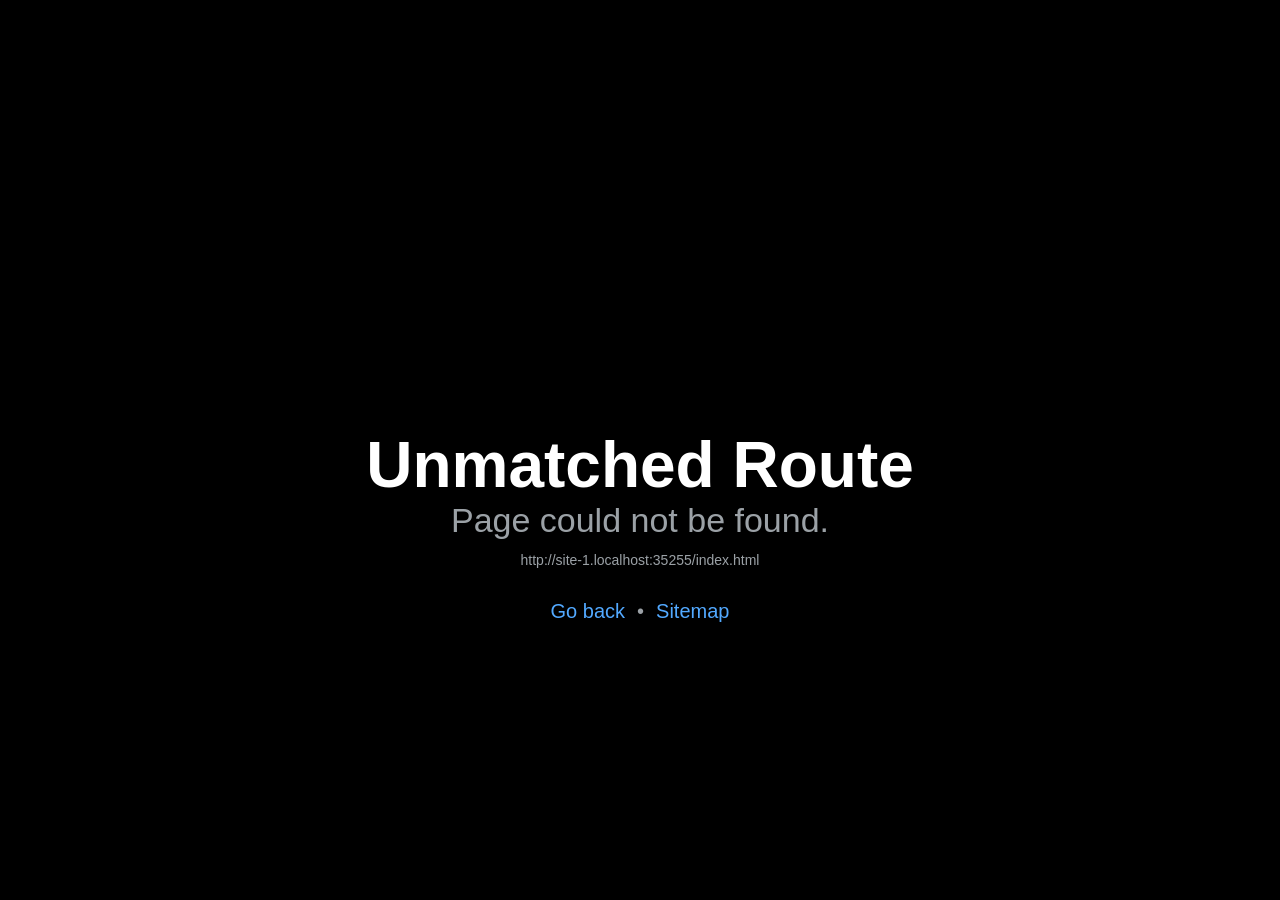
==== commit e7f85ac6: "Deploy Triplan static site" ====
--- a/index.html
+++ b/index.html
@@ -1,4 +1,4 @@
-<!DOCTYPE html><html lang="en"><head><meta charSet="utf-8"/><meta name="viewport" content="width=device-width, initial-scale=1, shrink-to-fit=no"/><meta http-equiv="X-UA-Compatible" content="IE=edge"/><link rel="preload" href="/_expo/static/css/leaflet-df687fead8c4838a4e6b8bcb2f176a0e.css" as="style"/><link rel="preload" href="/_expo/static/css/global-e319058c1fa41b24cc1f95496e82bce6.css" as="style"/><link rel="preload" href="/_expo/static/js/web/__expo-metro-runtime-8c088df87a31e4e6accd81c554ec290d.js" as="script"/><link rel="preload" href="/_expo/static/js/web/_layout-bc6d313131d2cae2066854dcdaf33835.js" as="script"/><link rel="preload" href="/_expo/static/js/web/index-5278a30b9c8fea12e5da16903714e7a7.js" as="script"/><link rel="preload" href="/_expo/static/js/web/__common-cc911336e7cf1efe0277d2f9e3f9cde1.js" as="script"/><link rel="preload" href="/_expo/static/js/web/entry-11c18270793527368ba5b29e7c140927.js" as="script"/><style id="expo-reset">#root,body,html{height:100%}body{overflow:hidden}#root{display:flex}</style><style id="react-native-stylesheet">[stylesheet-group="0"]{}
+<!DOCTYPE html><html lang="en"><head><meta charSet="utf-8"/><meta name="viewport" content="width=device-width, initial-scale=1, shrink-to-fit=no"/><meta http-equiv="X-UA-Compatible" content="IE=edge"/><link rel="preload" href="/_expo/static/css/global-e319058c1fa41b24cc1f95496e82bce6.css" as="style"/><link rel="preload" href="/_expo/static/js/web/entry-a0b754d0f3bcf69203ce8d85a6311ac6.js" as="script"/><link rel="preload" href="/_expo/static/js/web/_layout-8d45afdb7f8b62e7575278e78f16b47a.js" as="script"/><link rel="preload" href="/_expo/static/js/web/index-8baa1a521212becb2f8b2db1a9b2ab0e.js" as="script"/><style id="expo-reset">#root,body,html{height:100%}body{overflow:hidden}#root{display:flex}</style><style id="react-native-stylesheet">[stylesheet-group="0"]{}
 body{margin:0;}
 button::-moz-focus-inner,input::-moz-focus-inner{border:0;padding:0;}
 html{-ms-text-size-adjust:100%;-webkit-text-size-adjust:100%;-webkit-tap-highlight-color:rgba(0,0,0,0);}
@@ -12,17 +12,14 @@
 [stylesheet-group="2"]{}
 .r-11mg6pl{border-bottom-color:rgba(255,255,255,1.00);border-left-color:rgba(255,255,255,1.00);border-right-color:rgba(255,255,255,1.00);border-top-color:rgba(255,255,255,1.00);}
 .r-13awgt0{flex:1;}
-.r-13rlnn4{border-bottom-color:rgba(124,231,208,0.40);border-left-color:rgba(124,231,208,0.40);border-right-color:rgba(124,231,208,0.40);border-top-color:rgba(124,231,208,0.40);}
 .r-1483oga{border-bottom-color:rgba(18,20,43,0.08);border-left-color:rgba(18,20,43,0.08);border-right-color:rgba(18,20,43,0.08);border-top-color:rgba(18,20,43,0.08);}
 .r-15ivh09{border-bottom-width:7px;border-left-width:7px;border-right-width:7px;border-top-width:7px;}
 .r-15v9vvb{border-bottom-color:rgba(7,20,38,1.00);border-left-color:rgba(7,20,38,1.00);border-right-color:rgba(7,20,38,1.00);border-top-color:rgba(7,20,38,1.00);}
 .r-16uyjmq{border-bottom-left-radius:22px;border-bottom-right-radius:22px;border-top-left-radius:22px;border-top-right-radius:22px;}
 .r-1867qdf{border-bottom-left-radius:16px;border-bottom-right-radius:16px;border-top-left-radius:16px;border-top-right-radius:16px;}
-.r-1aca9d8{border-bottom-color:rgba(124,231,208,0.32);border-left-color:rgba(124,231,208,0.32);border-right-color:rgba(124,231,208,0.32);border-top-color:rgba(124,231,208,0.32);}
 .r-1awa8pu{border-bottom-color:rgba(101,119,134,1.00);border-left-color:rgba(101,119,134,1.00);border-right-color:rgba(101,119,134,1.00);border-top-color:rgba(101,119,134,1.00);}
 .r-1bq2mok{margin:3px;}
 .r-1d4xg89{border-bottom-color:rgba(170,184,194,1.00);border-left-color:rgba(170,184,194,1.00);border-right-color:rgba(170,184,194,1.00);border-top-color:rgba(170,184,194,1.00);}
-.r-1dedoh8{border-bottom-left-radius:9px;border-bottom-right-radius:9px;border-top-left-radius:9px;border-top-right-radius:9px;}
 .r-1dzdj1l{border-bottom-left-radius:10px;border-bottom-right-radius:10px;border-top-left-radius:10px;border-top-right-radius:10px;}
 .r-1f0042m{border-bottom-left-radius:5px;border-bottom-right-radius:5px;border-top-left-radius:5px;border-top-right-radius:5px;}
 .r-1fuqb1j{border-bottom-left-radius:24px;border-bottom-right-radius:24px;border-top-left-radius:24px;border-top-right-radius:24px;}
@@ -47,19 +44,17 @@
 .r-1udh08x{overflow-x:hidden;overflow-y:hidden;}
 .r-1uu6nss{padding:5px;}
 .r-1vnd4cf{border-bottom-color:rgba(11,31,56,1.00);border-left-color:rgba(11,31,56,1.00);border-right-color:rgba(11,31,56,1.00);border-top-color:rgba(11,31,56,1.00);}
-.r-1w3sgar{flex:0.7;}
 .r-1xfd6ze{border-bottom-left-radius:8px;border-bottom-right-radius:8px;border-top-left-radius:8px;border-top-right-radius:8px;}
-.r-1y7r52a{border-bottom-color:rgba(124,231,208,0.35);border-left-color:rgba(124,231,208,0.35);border-right-color:rgba(124,231,208,0.35);border-top-color:rgba(124,231,208,0.35);}
 .r-1y8424n{border-bottom-color:rgba(255,255,255,0.22);border-left-color:rgba(255,255,255,0.22);border-right-color:rgba(255,255,255,0.22);border-top-color:rgba(255,255,255,0.22);}
 .r-1ylenci{border-bottom-left-radius:15px;border-bottom-right-radius:15px;border-top-left-radius:15px;border-top-right-radius:15px;}
-.r-42olwf{border-bottom-color:rgba(0,0,0,0.00);border-left-color:rgba(0,0,0,0.00);border-right-color:rgba(0,0,0,0.00);border-top-color:rgba(0,0,0,0.00);}
+.r-494qqr{padding:32px;}
 .r-4a18lf{border-bottom-color:rgba(255,0,0,1.00);border-left-color:rgba(255,0,0,1.00);border-right-color:rgba(255,0,0,1.00);border-top-color:rgba(255,0,0,1.00);}
 .r-4zvafu{border-bottom-left-radius:26px;border-bottom-right-radius:26px;border-top-left-radius:26px;border-top-right-radius:26px;}
 .r-60ke3l{border-bottom-color:rgba(0,128,0,1.00);border-left-color:rgba(0,128,0,1.00);border-right-color:rgba(0,128,0,1.00);border-top-color:rgba(0,128,0,1.00);}
-.r-6mmk5m{border-bottom-color:rgba(124,231,208,0.45);border-left-color:rgba(124,231,208,0.45);border-right-color:rgba(124,231,208,0.45);border-top-color:rgba(124,231,208,0.45);}
 .r-6ncur5{border-bottom-left-radius:18px;border-bottom-right-radius:18px;border-top-left-radius:18px;border-top-right-radius:18px;}
 .r-6t2glc{border-bottom-left-radius:40px;border-bottom-right-radius:40px;border-top-left-radius:40px;border-top-right-radius:40px;}
 .r-9x6qib{border-bottom-color:rgba(204,214,221,1.00);border-left-color:rgba(204,214,221,1.00);border-right-color:rgba(204,214,221,1.00);border-top-color:rgba(204,214,221,1.00);}
+.r-a1yn9n{border-bottom-left-radius:28px;border-bottom-right-radius:28px;border-top-left-radius:28px;border-top-right-radius:28px;}
 .r-af1wpz{border-bottom-color:rgba(255,255,255,0.12);border-left-color:rgba(255,255,255,0.12);border-right-color:rgba(255,255,255,0.12);border-top-color:rgba(255,255,255,0.12);}
 .r-cdmcib{border-bottom-left-radius:3px;border-bottom-right-radius:3px;border-top-left-radius:3px;border-top-right-radius:3px;}
 .r-cpet4d{border-bottom-left-radius:999px;border-bottom-right-radius:999px;border-top-left-radius:999px;border-top-right-radius:999px;}
@@ -70,16 +65,12 @@
 .r-fx7oqy{border-bottom-color:rgba(0,0,255,1.00);border-left-color:rgba(0,0,255,1.00);border-right-color:rgba(0,0,255,1.00);border-top-color:rgba(0,0,255,1.00);}
 .r-kdyh1x{border-bottom-left-radius:6px;border-bottom-right-radius:6px;border-top-left-radius:6px;border-top-right-radius:6px;}
 .r-krxsd3{display:-webkit-box;}
-.r-nsbfu8{padding:16px;}
-.r-q81ovl{padding:11px;}
-.r-qpntkw{padding:6px;}
 .r-rs99b7{border-bottom-width:1px;border-left-width:1px;border-right-width:1px;border-top-width:1px;}
 .r-sdzq82{border-bottom-color:rgba(255,255,255,0.30);border-left-color:rgba(255,255,255,0.30);border-right-color:rgba(255,255,255,0.30);border-top-color:rgba(255,255,255,0.30);}
 .r-sg21xg{flex:0.75;}
 .r-t23y2h{border-bottom-left-radius:14px;border-bottom-right-radius:14px;border-top-left-radius:14px;border-top-right-radius:14px;}
 .r-t60dpp{padding:0px;}
 .r-wg31gx{border-bottom-color:rgba(49,53,56,1.00);border-left-color:rgba(49,53,56,1.00);border-right-color:rgba(49,53,56,1.00);border-top-color:rgba(49,53,56,1.00);}
-.r-whuqzp{padding:18px;}
 .r-xoduu5{display:inline-flex;}
 .r-y47klf{border-bottom-left-radius:20px;border-bottom-right-radius:20px;border-top-left-radius:20px;border-top-right-radius:20px;}
 .r-ywje51{margin:auto;}
@@ -88,11 +79,9 @@
 .r-11f147o{padding-bottom:8px;padding-top:8px;}
 .r-17q4wm6{margin-left:5px;margin-right:5px;}
 .r-184id4b{margin-bottom:12px;margin-top:12px;}
-.r-1apnidv{margin-bottom:14px;margin-top:14px;}
 .r-1c8wk46{padding-bottom:48px;padding-top:48px;}
 .r-1d7mnkm{padding-bottom:15px;padding-top:15px;}
 .r-1e084wi{padding-left:0px;padding-right:0px;}
-.r-1ezpcd1{padding-left:9px;padding-right:9px;}
 .r-1la3zjv{padding-bottom:18px;padding-top:18px;}
 .r-1m1l54l{padding-left:11px;padding-right:11px;}
 .r-1ml3abn{padding-bottom:14px;padding-top:14px;}
@@ -106,18 +95,14 @@
 .r-284m6k{padding-left:18px;padding-right:18px;}
 .r-2iu1ne{padding-bottom:74px;padding-top:74px;}
 .r-3o4zer{padding-left:12px;padding-right:12px;}
-.r-3pj75a{padding-left:16px;padding-right:16px;}
 .r-6gfqd{padding-bottom:26px;padding-top:26px;}
 .r-a7330m{padding-bottom:30px;padding-top:30px;}
-.r-c6ipad{padding-left:7px;padding-right:7px;}
-.r-cnw61z{padding-bottom:4px;padding-top:4px;}
 .r-cxgwc0{padding-left:24px;padding-right:24px;}
 .r-f8sm7e{margin-left:auto;margin-right:auto;}
 .r-is05cd{padding-left:8px;padding-right:8px;}
 .r-jdiy1a{margin-left:11px;margin-right:11px;}
 .r-jmpdkj{padding-bottom:66px;padding-top:66px;}
 .r-jusfrs{margin-left:12px;margin-right:12px;}
-.r-kritb0{padding-bottom:11px;padding-top:11px;}
 .r-n5f61p{margin-bottom:3px;margin-top:3px;}
 .r-n7gxbd{padding-left:4px;padding-right:4px;}
 .r-o8wjku{padding-left:48px;padding-right:48px;}
@@ -128,7 +113,6 @@
 .r-ubg91z{padding-left:15px;padding-right:15px;}
 .r-ugi1tw{padding-left:5%;padding-right:5%;}
 .r-unwgkq{padding-bottom:78px;padding-top:78px;}
-.r-vuvdlw{padding-bottom:6px;padding-top:6px;}
 .r-w7s2jr{padding-bottom:16px;padding-top:16px;}
 .r-ytbthy{padding-bottom:10px;padding-top:10px;}
 .r-ywh0we{padding-bottom:13px;padding-top:13px;}
@@ -154,6 +138,7 @@
 .r-w67my2{padding-left:16px;}
 .r-wizibn{margin-left:5px;}
 [stylesheet-group="3"]{}
+.r-102gzdx{height:52px;}
 .r-103t7w0{color:rgba(18,20,43,0.75);}
 .r-105ug2t{pointer-events:auto!important;}
 .r-109y4c4{height:1px;}
@@ -164,6 +149,7 @@
 .r-10xqauy{padding-top:env(safe-area-inset-top);}
 .r-111xbm8{font-size:42px;}
 .r-116b78n{color:rgba(255,255,255,0.85);}
+.r-117bsoe{margin-bottom:20px;}
 .r-11c0sde{margin-top:24px;}
 .r-11j9u27{visibility:hidden;}
 .r-11mpjr4{background-color:rgba(223,223,223,1.00);}
@@ -171,10 +157,8 @@
 .r-11v9fek{min-width:180px;}
 .r-11yh6sk{overflow-x:hidden;}
 .r-12f6czt{top:17px;}
-.r-12rgx7y{width:7px;}
 .r-12vffkv>* {pointer-events:auto;}
 .r-12vffkv{pointer-events:none!important;}
-.r-131xog0{width:38px;}
 .r-135wba7{line-height:24px;}
 .r-136ojw6{z-index:2;}
 .r-13aq9py{animation-name:r-1iq689l;}
@@ -185,13 +169,13 @@
 .r-1472mwg{height:24px;}
 .r-14a17lr{background-color:rgba(22,199,164,1.00);}
 .r-14gqq1x{margin-top:4px;}
-.r-14l27qf{min-width:280px;}
+.r-14ijz5o{font-size:38px;}
 .r-14lw9ot{background-color:rgba(255,255,255,1.00);}
 .r-14sbq61{background-color:rgba(33,150,243,1.00);}
 .r-150rngu{-webkit-overflow-scrolling:touch;}
-.r-156q2ks{margin-top:10px;}
+.r-157zott{letter-spacing:1.6px;}
+.r-15d164r{margin-bottom:10px;}
 .r-15xi7qz{background-color:rgba(22,199,164,0.45);}
-.r-15zivkp{margin-bottom:4px;}
 .r-169er1o{background-color:rgba(5,14,26,1.00);}
 .r-16eto9q{width:12px;}
 .r-16krg75{letter-spacing:-1px;}
@@ -203,7 +187,6 @@
 .r-17bb2tj{animation-duration:0.75s;}
 .r-17grq5a{margin-right:-8px;}
 .r-17leim2{background-repeat:repeat;}
-.r-17o2toh{background-color:rgba(255,179,138,1.00);}
 .r-17s6mgv{justify-content:flex-end;}
 .r-17tb59b{opacity:0.7;}
 .r-17tloay{opacity:0.6;}
@@ -214,27 +197,22 @@
 .r-18u37iz{flex-direction:row;}
 .r-19h14dv{bottom:28px;}
 .r-19oahor{font-size:64px;}
-.r-19qrga8{margin-top:3px;}
 .r-19wmn03{width:20px;}
 .r-19z077z{touch-action:none;}
 .r-1a2p6p6{-webkit-text-decoration-style:solid;text-decoration-style:solid;}
 .r-1a3qpe7{top:9px;}
 .r-1a7l8x0{color:rgba(255,255,255,0.60);}
-.r-1a8msfu{height:38px;}
 .r-1a94hhy{background-color:rgba(255,255,255,0.09);}
 .r-1abnn5w{animation-play-state:paused;}
 .r-1acpoxo{width:36px;}
 .r-1aockid{width:40px;}
-.r-1ap7jjo{background-color:rgba(12,39,64,1.00);}
 .r-1awozwy{align-items:center;}
 .r-1ay1djp{animation-duration:1s;}
 .r-1b43r93{font-size:14px;}
-.r-1blnp2b{width:72px;}
 .r-1bxdhz9{background-color:rgba(124,231,208,1.00);}
 .r-1bymd8e{margin-top:2px;}
 .r-1c6unfx{forced-color-adjust:none;}
 .r-1c85bru{width:270px;}
-.r-1c8i11{min-width:60px;}
 .r-1c92x1x{line-height:31px;}
 .r-1ces89m{max-width:420px;}
 .r-1cmwbt1{gap:8px;}
@@ -251,8 +229,6 @@
 .r-1euycsn{flex-direction:row-reverse;}
 .r-1ewcgjf{box-shadow:0px 1px 3px rgba(0,0,0,0.5);}
 .r-1exf2r{font-size:9.5px;}
-.r-1ey2ra3{width:70px;}
-.r-1ey881g{gap:7px;}
 .r-1f12m5q{left:14px;}
 .r-1f50eg0{color:rgba(124,231,208,1.00);}
 .r-1ff274t{text-align:right;}
@@ -263,7 +239,6 @@
 .r-1ghxqbu{font-variant:tabular-nums;}
 .r-1gkfh8e{font-size:11px;}
 .r-1grwqd5{font-size:12.5px;}
-.r-1gymjhz{width:68px;}
 .r-1h0z5md{justify-content:flex-start;}
 .r-1habvwh{align-items:flex-start;}
 .r-1hjwoze{height:18px;}
@@ -271,32 +246,24 @@
 .r-1i1r89d{background-color:rgba(0,0,0,0.22);}
 .r-1i6wzkk{-moz-transition-property:opacity;-webkit-transition-property:opacity;transition-property:opacity;}
 .r-1i71y14{gap:14px;}
-.r-1ihkxce{border-bottom-color:rgba(255,255,255,0.06);}
 .r-1ikidpy{letter-spacing:0.5px;}
 .r-1iln25a{word-wrap:normal;}
 .r-1inkyih{font-size:17px;}
 .r-1iusvr4{flex-basis:0px;}
-.r-1iww7jx{width:28px;}
 .r-1janqcz{width:16px;}
 .r-1jg9483{width:8px;}
-.r-1jj8364{margin-left:auto;}
 .r-1jkjb{margin-left:8px;}
-.r-1jsugan{min-width:320px;}
 .r-1kb76zh{margin-right:8px;}
-.r-1kesqaa{width:84px;}
 .r-1kfrs79{font-weight:600;}
 .r-1kihuf0{align-self:center;}
-.r-1kmi73c{color:rgba(244,248,255,0.34);}
 .r-1kt6imw{line-height:27px;}
-.r-1l05qu9{font-weight:650;}
+.r-1kz6sp{width:52px;}
 .r-1ld3bg{top:-4px;}
 .r-1ldzwu0{animation-timing-function:linear;}
 .r-1loqt21{cursor:pointer;}
 .r-1lpkw27{color:rgba(18,20,43,1.00);}
 .r-1lvwbn0{width:274px;}
 .r-1lyunjw{letter-spacing:-1.4px;}
-.r-1m5ggi5{background-color:rgba(255,255,255,0.04);}
-.r-1m75kl7{border-top-color:rgba(255,255,255,0.14);}
 .r-1mi0q7o{padding-bottom:10px;}
 .r-1mlwlqe{flex-basis:auto;}
 .r-1mrlafo{background-position:0;}
@@ -314,10 +281,10 @@
 .r-1oszu61{align-items:stretch;}
 .r-1otgn73{touch-action:manipulation;}
 .r-1ozpbmi{font-size:10.5px;}
-.r-1ozsyd3{height:7px;}
 .r-1p0dtai{bottom:0px;}
 .r-1p34edr{background-color:rgba(124,92,255,1.00);}
 .r-1p7b5x1{color:rgba(244,248,255,1.00);}
+.r-1peese0{margin-bottom:24px;}
 .r-1pi2tsx{height:100%;}
 .r-1pm8pkb{font-family:Courier;}
 .r-1pr0nct{background-color:rgba(240,233,255,1.00);}
@@ -334,14 +301,11 @@
 .r-1s2bzr4{margin-top:12px;}
 .r-1s39azw{max-width:780px;}
 .r-1ssbvtb{gap:12px;}
-.r-1sv84sj{padding-bottom:30px;}
 .r-1sxrcry{background-size:auto;}
-.r-1t7zxhp{width:9px;}
 .r-1tgfunj{gap:40px;}
 .r-1tsoen8{border-bottom-color:rgba(255,255,255,0.12);}
 .r-1u2zzbn{gap:34px;}
 .r-1udbk01{text-overflow:ellipsis;}
-.r-1ugchlj{height:44px;}
 .r-1ui5ee8{font-size:32px;}
 .r-1urfncx{height:210px;}
 .r-1vamr63{max-width:720px;}
@@ -357,10 +321,8 @@
 .r-1x0uki6{margin-top:20px;}
 .r-1x7knxu{opacity:0.34;}
 .r-1xbbgt2{letter-spacing:-1.8px;}
-.r-1xbve24{height:6px;}
 .r-1xc1bs1{color:rgba(255,255,255,0.72);}
 .r-1xcajam{position:fixed;}
-.r-1xjpbru{width:82px;}
 .r-1xnzce8{-moz-user-select:text;-webkit-user-select:text;user-select:text;}
 .r-1xpsq9i{box-shadow:0px 3px 3px rgba(0, 0, 0, 0.33);}
 .r-1xqanmc{aspect-ratio:1.33;}
@@ -372,7 +334,6 @@
 .r-1yvhtrz{width:32px;}
 .r-1z7xyo{min-height:640px;}
 .r-2agvir{line-height:34px;}
-.r-2b3dyf{border-bottom-color:rgba(255,255,255,0.14);}
 .r-2eszeu::-webkit-scrollbar{display:none}
 .r-2eszeu{scrollbar-width:none;}
 .r-30o5oe{-moz-appearance:none;-ms-appearance:none;-webkit-appearance:none;appearance:none;}
@@ -385,8 +346,6 @@
 .r-4gszlv{background-size:cover;}
 .r-4v7adb{height:5px;}
 .r-580adz{gap:5px;}
-.r-58xgd4{background-color:rgba(255,255,255,0.05);}
-.r-5kkj8d{border-top-width:1px;}
 .r-5orghg{width:34px;}
 .r-5oul0u{margin-bottom:8px;}
 .r-5soawk{width:10px;}
@@ -405,13 +364,11 @@
 .r-76blku{height:21px;}
 .r-7cikom{font-size:inherit;}
 .r-7q8q6z{cursor:default;}
-.r-7qjx4p{background-color:rgba(124,231,208,0.16);}
 .r-7r4507{height:150px;}
 .r-840iz4{gap:28px;}
 .r-88aw7w{background-color:rgba(18,20,43,0.28);}
 .r-8akbws{-webkit-box-orient:vertical;}
 .r-8ay8q1{letter-spacing:0.1px;}
-.r-91ejfr{background-color:rgba(255,255,255,0.08);}
 .r-927nrf{background-color:rgba(105,230,168,1.00);}
 .r-9404uu{letter-spacing:-1.5px;}
 .r-97e31f{padding-bottom:env(safe-area-inset-bottom);}
@@ -420,7 +377,6 @@
 .r-9r4rsd{background-color:rgba(255,255,255,0.06);}
 .r-a023e6{font-size:15px;}
 .r-a2tzq0{justify-content:space-around;}
-.r-a5pmau{margin-right:2px;}
 .r-adyw6z{font-size:20px;}
 .r-agouwx{transform:translateZ(0);}
 .r-ah5dr5>* {pointer-events:none;}
@@ -432,7 +388,6 @@
 .r-b88u0q{font-weight:700;}
 .r-bajy9j{height:230px;}
 .r-bi4vy9{transform:translateY(100%);}
-.r-bnfihp{color:rgba(255,179,138,1.00);}
 .r-bnwqim{position:relative;}
 .r-bt1l66{min-height:20px;}
 .r-bual8a{max-width:520px;}
@@ -448,7 +403,6 @@
 .r-dkge59{background-color:rgba(170,184,194,1.00);}
 .r-dnmrzs{max-width:100%;}
 .r-dvzd6p{right:-1px;}
-.r-e1ta76{box-shadow:0px 0px 8px rgba(255,179,138,1.00);}
 .r-e6ktq0{gap:32px;}
 .r-eafdt9{transition-duration:0.15s;}
 .r-ebwn4k{animation-name:r-q67da2;}
@@ -456,7 +410,6 @@
 .r-ejscvd{width:47%;}
 .r-eqz5dr{flex-direction:column;}
 .r-eu3ka{height:40px;}
-.r-evnaw{font-size:22px;}
 .r-f1odvy{margin-bottom:6px;}
 .r-f4gmv6{gap:16px;}
 .r-f4md8m{background-color:rgba(255,255,255,0.14);}
@@ -466,7 +419,6 @@
 .r-foe95m{letter-spacing:-0.4px;}
 .r-fuez5w{box-shadow:0px 0px 30px rgba(18,20,43,0.18);}
 .r-fyomxp{margin-top:34px;}
-.r-fz5jg6{background-color:rgba(124,231,208,0.08);}
 .r-g3mlsw{animation-name:r-t2lo5v;}
 .r-ghxds0{transform:translateY(0%);}
 .r-gtdqiz{position:-webkit-sticky;position:sticky;}
@@ -486,22 +438,19 @@
 .r-jjmaes{max-width:760px;}
 .r-jwli3a{color:rgba(255,255,255,1.00);}
 .r-k200y{align-self:flex-start;}
-.r-k5y9r7{height:9px;}
 .r-kc8jnq{margin-top:6px;}
 .r-kemksi{background-color:rgba(0,0,0,1.00);}
 .r-kizejy{color:rgba(155,161,166,1.00);}
 .r-knv0ih{margin-top:8px;}
-.r-kzbkwu{padding-bottom:12px;}
+.r-kqphm1{color:rgba(7,20,38,1.00);}
 .r-l0hff8{letter-spacing:-2.6px;}
 .r-l3xdm2{max-width:560px;}
 .r-l71dzp{margin-top:14px;}
-.r-le4sbl{margin-bottom:18px;}
 .r-leqjx2{animation-timing-function:cubic-bezier(0.215, 0.61, 0.355, 1);}
 .r-lltvgl{overflow-x:auto;}
 .r-lpb231{height:168px;}
 .r-lrsllp{width:24px;}
 .r-lrvibr{-moz-user-select:none;-webkit-user-select:none;user-select:none;}
-.r-m611by{padding-top:10px;}
 .r-mabqd8{height:32px;}
 .r-majxgm{font-weight:500;}
 .r-mfh4gg{scroll-snap-type:x mandatory;}
@@ -509,12 +458,9 @@
 .r-mro3nb{background-color:rgba(21,23,24,1.00);}
 .r-n6v787{font-size:13px;}
 .r-nljvut{color:rgba(244,248,255,0.56);}
-.r-nm9kes{letter-spacing:-1.2px;}
 .r-o4n3w5{width:23px;}
 .r-oajuz8{font-weight:750;}
-.r-obd0qt{align-items:flex-end;}
 .r-ojf8lh{gap:6px;}
-.r-ojff56{opacity:0.35;}
 .r-orgf3d{opacity:0;}
 .r-q4m81j{text-align:center;}
 .r-q773ft{background-color:rgba(255,255,255,0.07);}
@@ -522,20 +468,18 @@
 .r-qklmqi{border-bottom-width:1px;}
 .r-qn3fzs{padding-bottom:24px;}
 .r-qqjak8{font-size:9px;}
-.r-rabhyy{padding-bottom:28px;}
+.r-rj3vr6{color:rgba(255,255,255,0.65);}
 .r-rjixqe{line-height:20px;}
 .r-rkhjfr{box-shadow:0px 0px 40px rgba(0,0,0,0.50);}
 .r-rs94m5{background-image:url("[data-uri]");}
 .r-s62m2j{animation-timing-function:cubic-bezier(0.47, 0, 0.745, 0.715);}
 .r-sfbmgh{z-index:9999;}
 .r-so7y2g{line-height:64px;}
-.r-sselip{background-color:rgba(124,231,208,0.12);}
 .r-t4kuo4{background-color:rgba(11,29,51,1.00);}
 .r-tbmifm{height:12px;}
 .r-tp044d{left:90px;}
 .r-tqlgve{line-height:46px;}
 .r-tsynxw{text-transform:uppercase;}
-.r-ttdzmv{padding-top:12px;}
 .r-tzz3ar{flex-wrap:nowrap;}
 .r-u6sd8q{background-repeat:no-repeat;}
 .r-u8s1d{position:absolute;}
@@ -545,10 +489,7 @@
 .r-ud0q2t{letter-spacing:1px;}
 .r-ueyrd6{line-height:36px;}
 .r-uho16t{font-size:34px;}
-.r-ulges1{min-height:520px;}
 .r-uo3w7t{max-width:1320px;}
-.r-usgzl9{width:44px;}
-.r-v9exnq{width:292px;}
 .r-vacyoi{padding-bottom:64px;}
 .r-van48c{caret-color:transparent;}
 .r-vbi3md{font-size:13.5px;}
@@ -557,7 +498,6 @@
 .r-vupmqe{color:rgba(138,141,160,1.00);}
 .r-vvn4in{background-position:center;}
 .r-vw2c0b{font-weight:bold;}
-.r-wech8c{max-width:1280px;}
 .r-wfqgy4{transition-duration:100ms;}
 .r-wkmguz{background-color:rgba(7,20,38,1.00);}
 .r-ws9h79{left:4px;}
@@ -572,7 +512,6 @@
 .r-zchlnj{right:0px;}
 .r-zd5lw9{max-width:540px;}
 .r-zx9znk{height:34px;}
-.r-zz0kju{background-color:rgba(9,24,43,0.96);}
 .r-zz5t5d{font-size:28px;}
 .r-zz8wa8{bottom:14px;}
 @-webkit-keyframes r-11cv4x{0%{transform:rotate(0deg);}100%{transform:rotate(360deg);}}
@@ -586,4 +525,4 @@
 @keyframes r-1pzkwqh{0%{transform:translateY(100%);}100%{transform:translateY(0%);}}
 @keyframes r-imtty0{0%{opacity:0;}100%{opacity:1;}}
 @keyframes r-q67da2{0%{transform:translateX(-100%);}100%{transform:translateX(400%);}}
-@keyframes r-t2lo5v{0%{opacity:1;}100%{opacity:0;}}</style><link rel="stylesheet" href="/_expo/static/css/leaflet-df687fead8c4838a4e6b8bcb2f176a0e.css"/><link rel="stylesheet" href="/_expo/static/css/global-e319058c1fa41b24cc1f95496e82bce6.css"/></head><body><div id="root"><!--$--><div class="css-g5y9jx r-13awgt0"><!--$--><div class="css-g5y9jx r-13awgt0"><div class="css-g5y9jx" style="flex:1"><div style="position:absolute;left:0;right:0;top:0;bottom:0;pointer-events:none;visibility:hidden"></div><div class="css-g5y9jx r-13awgt0"><div class="css-g5y9jx r-13awgt0 r-1p0dtai r-1d2f490 r-u8s1d r-zchlnj r-ipm5af" style="background-color:rgba(242,242,242,1.00);display:flex"><div class="css-g5y9jx r-13awgt0"><div class="css-g5y9jx r-13awgt0"><!--$--><div class="css-g5y9jx" style="flex:1;background-color:rgba(255,247,242,1.00);padding-top:0px;padding-right:0px;padding-bottom:0px;padding-left:0px"><div class="css-g5y9jx r-150rngu r-eqz5dr r-16y2uox r-1wbh5a2 r-11yh6sk r-1rnoaur r-agouwx" style="flex:1"><div class="css-g5y9jx" style="padding-bottom:0px"><div class="css-g5y9jx r-1awozwy r-j8a7i7 r-18u37iz r-1wtj0ep r-1ml3abn r-u9wvl5"><div class="css-g5y9jx r-1awozwy r-18u37iz r-1y00bll"><div class="css-g5y9jx r-1p34edr r-1mxhqmb r-jwli3a r-adyw6z r-1vr29t4 r-zx9znk r-2agvir r-q4m81j r-5orghg">T</div><div dir="auto" class="css-146c3p1 r-1lpkw27 r-1wqnalu r-cv4lhi r-1vr29t4 r-16krg75">triplan</div></div><button role="button" tabindex="0" class="css-g5y9jx r-1loqt21 r-1otgn73 r-ijt4xn r-1q9bdsx r-ytbthy r-ubg91z" type="button"><div dir="auto" class="css-146c3p1 r-h70s8l r-1grwqd5 r-b88u0q">Apri l&#x27;app →</div></button></div><div class="css-g5y9jx r-ijt4xn r-1z7xyo r-1udh08x r-1c8wk46 r-u9wvl5 r-bnwqim"><div class="css-g5y9jx r-1p0dtai r-1d2f490 r-u8s1d r-zchlnj r-ipm5af"><div class="css-g5y9jx r-u8s1d" style="width:100%;height:100%"><div class="css-g5y9jx r-1mlwlqe r-1udh08x r-417010 r-1p0dtai r-1d2f490 r-u8s1d r-zchlnj r-ipm5af"><div class="css-g5y9jx r-1niwhzg r-vvn4in r-u6sd8q r-1p0dtai r-1pi2tsx r-1d2f490 r-u8s1d r-zchlnj r-ipm5af r-13qz1uu r-1wyyakw r-4gszlv"></div></div><div class="css-g5y9jx r-1p0dtai r-1d2f490 r-u8s1d r-zchlnj r-ipm5af" style="background-color:rgba(18,20,43,0.52)"></div></div></div><div class="css-g5y9jx r-1p0dtai r-1d2f490 r-u8s1d r-zchlnj r-ipm5af r-633pao"><div class="css-g5y9jx" style="position:absolute;left:9%;top:7%;width:6px;height:6px;border-top-left-radius:3px;border-top-right-radius:3px;border-bottom-right-radius:3px;border-bottom-left-radius:3px;background-color:rgba(255,93,115,1.00);opacity:0.75;transform:translateY(0px) translateX(0px) rotate(0deg)"></div><div class="css-g5y9jx" style="position:absolute;left:46%;top:60%;width:9px;height:9px;border-top-left-radius:4.5px;border-top-right-radius:4.5px;border-bottom-right-radius:4.5px;border-bottom-left-radius:4.5px;background-color:rgba(22,199,164,1.00);opacity:0.75;transform:translateY(0px) translateX(0px) rotate(23deg)"></div><div class="css-g5y9jx" style="position:absolute;left:83%;top:25%;width:12px;height:12px;border-top-left-radius:6px;border-top-right-radius:6px;border-bottom-right-radius:6px;border-bottom-left-radius:6px;background-color:rgba(124,92,255,1.00);opacity:0.75;transform:translateY(0px) translateX(0px) rotate(46deg)"></div><div class="css-g5y9jx" style="position:absolute;left:24%;top:78%;width:15px;height:15px;border-top-left-radius:7.5px;border-top-right-radius:7.5px;border-bottom-right-radius:7.5px;border-bottom-left-radius:7.5px;background-color:rgba(255,209,102,1.00);opacity:0.75;transform:translateY(0px) translateX(0px) rotate(69deg)"></div><div class="css-g5y9jx" style="position:absolute;left:61%;top:43%;width:6px;height:6px;border-top-left-radius:3px;border-top-right-radius:3px;border-bottom-right-radius:3px;border-bottom-left-radius:3px;background-color:rgba(255,93,115,1.00);opacity:0.75;transform:translateY(0px) translateX(0px) rotate(92deg)"></div><div class="css-g5y9jx" style="position:absolute;left:2%;top:8%;width:9px;height:9px;border-top-left-radius:4.5px;border-top-right-radius:4.5px;border-bottom-right-radius:4.5px;border-bottom-left-radius:4.5px;background-color:rgba(22,199,164,1.00);opacity:0.75;transform:translateY(0px) translateX(0px) rotate(115deg)"></div><div class="css-g5y9jx" style="position:absolute;left:39%;top:61%;width:12px;height:12px;border-top-left-radius:6px;border-top-right-radius:6px;border-bottom-right-radius:6px;border-bottom-left-radius:6px;background-color:rgba(124,92,255,1.00);opacity:0.75;transform:translateY(0px) translateX(0px) rotate(138deg)"></div><div class="css-g5y9jx" style="position:absolute;left:76%;top:26%;width:15px;height:15px;border-top-left-radius:7.5px;border-top-right-radius:7.5px;border-bottom-right-radius:7.5px;border-bottom-left-radius:7.5px;background-color:rgba(255,209,102,1.00);opacity:0.75;transform:translateY(0px) translateX(0px) rotate(161deg)"></div><div class="css-g5y9jx" style="position:absolute;left:17%;top:79%;width:6px;height:6px;border-top-left-radius:3px;border-top-right-radius:3px;border-bottom-right-radius:3px;border-bottom-left-radius:3px;background-color:rgba(255,93,115,1.00);opacity:0.75;transform:translateY(0px) translateX(0px) rotate(184deg)"></div><div class="css-g5y9jx" style="position:absolute;left:54%;top:44%;width:9px;height:9px;border-top-left-radius:4.5px;border-top-right-radius:4.5px;border-bottom-right-radius:4.5px;border-bottom-left-radius:4.5px;background-color:rgba(22,199,164,1.00);opacity:0.75;transform:translateY(0px) translateX(0px) rotate(207deg)"></div><div class="css-g5y9jx" style="position:absolute;left:91%;top:9%;width:12px;height:12px;border-top-left-radius:6px;border-top-right-radius:6px;border-bottom-right-radius:6px;border-bottom-left-radius:6px;background-color:rgba(124,92,255,1.00);opacity:0.75;transform:translateY(0px) translateX(0px) rotate(230deg)"></div><div class="css-g5y9jx" style="position:absolute;left:32%;top:62%;width:15px;height:15px;border-top-left-radius:7.5px;border-top-right-radius:7.5px;border-bottom-right-radius:7.5px;border-bottom-left-radius:7.5px;background-color:rgba(255,209,102,1.00);opacity:0.75;transform:translateY(0px) translateX(0px) rotate(253deg)"></div><div class="css-g5y9jx" style="position:absolute;left:69%;top:27%;width:6px;height:6px;border-top-left-radius:3px;border-top-right-radius:3px;border-bottom-right-radius:3px;border-bottom-left-radius:3px;background-color:rgba(255,93,115,1.00);opacity:0.75;transform:translateY(0px) translateX(0px) rotate(276deg)"></div><div class="css-g5y9jx" style="position:absolute;left:10%;top:80%;width:9px;height:9px;border-top-left-radius:4.5px;border-top-right-radius:4.5px;border-bottom-right-radius:4.5px;border-bottom-left-radius:4.5px;background-color:rgba(22,199,164,1.00);opacity:0.75;transform:translateY(0px) translateX(0px) rotate(299deg)"></div><div class="css-g5y9jx" style="position:absolute;left:47%;top:45%;width:12px;height:12px;border-top-left-radius:6px;border-top-right-radius:6px;border-bottom-right-radius:6px;border-bottom-left-radius:6px;background-color:rgba(124,92,255,1.00);opacity:0.75;transform:translateY(0px) translateX(0px) rotate(322deg)"></div><div class="css-g5y9jx" style="position:absolute;left:84%;top:10%;width:15px;height:15px;border-top-left-radius:7.5px;border-top-right-radius:7.5px;border-bottom-right-radius:7.5px;border-bottom-left-radius:7.5px;background-color:rgba(255,209,102,1.00);opacity:0.75;transform:translateY(0px) translateX(0px) rotate(345deg)"></div><div class="css-g5y9jx" style="position:absolute;left:25%;top:63%;width:6px;height:6px;border-top-left-radius:3px;border-top-right-radius:3px;border-bottom-right-radius:3px;border-bottom-left-radius:3px;background-color:rgba(255,93,115,1.00);opacity:0.75;transform:translateY(0px) translateX(0px) rotate(368deg)"></div><div class="css-g5y9jx" style="position:absolute;left:62%;top:28%;width:9px;height:9px;border-top-left-radius:4.5px;border-top-right-radius:4.5px;border-bottom-right-radius:4.5px;border-bottom-left-radius:4.5px;background-color:rgba(22,199,164,1.00);opacity:0.75;transform:translateY(0px) translateX(0px) rotate(391deg)"></div></div><div class="css-g5y9jx r-bnwqim r-136ojw6"><div class="css-g5y9jx r-13awgt0"><div dir="auto" class="css-146c3p1 r-jwli3a r-1wqnalu r-111xbm8 r-1vr29t4 r-l0hff8 r-tqlgve r-1x0uki6 r-1vamr63">Il viaggio inizia <span class="css-1jxf684" style="color:rgba(255,209,102,1.00)">prima</span> del volo.</div><div dir="auto" class="css-146c3p1 r-6kmigx r-a023e6 r-1kt6imw r-1444osr r-l3xdm2">Itinerario, budget, prenotazioni, documenti e mappa. Un solo posto, con tutte le persone che viaggiano con te.</div><div class="css-g5y9jx r-18u37iz r-1w6e6rj r-uaa2di r-1no09lo"><button role="button" tabindex="0" class="css-g5y9jx r-1loqt21 r-1otgn73 r-1awozwy r-1cyrq31 r-1ylenci r-18u37iz r-uaa2di r-1ml3abn r-u9wvl5" type="button"><div dir="auto" class="css-146c3p1 r-1lpkw27 r-vbi3md r-1vr29t4">Crea il tuo viaggio</div><div dir="auto" class="css-146c3p1"></div></button><button role="button" tabindex="0" class="css-g5y9jx r-1loqt21 r-1otgn73 r-1objs86 r-1ylenci r-rs99b7 r-1ml3abn r-284m6k" type="button"><div dir="auto" class="css-146c3p1 r-jwli3a r-vbi3md r-b88u0q">Vedi l&#x27;app in azione</div></button></div><div class="css-g5y9jx r-18u37iz r-1w6e6rj r-uaa2di r-6ity3w"><div class="css-g5y9jx r-1awozwy r-1i1r89d r-16uyjmq r-18u37iz r-ojf8lh r-1yd117h r-1m1l54l"><div dir="auto" class="css-146c3p1"></div><div dir="auto" class="css-146c3p1 r-jwli3a r-1gkfh8e r-1kfrs79">Pianifica con gli amici</div></div><div class="css-g5y9jx r-1awozwy r-1i1r89d r-16uyjmq r-18u37iz r-ojf8lh r-1yd117h r-1m1l54l"><div dir="auto" class="css-146c3p1"></div><div dir="auto" class="css-146c3p1 r-jwli3a r-1gkfh8e r-1kfrs79">Budget sempre aggiornato</div></div><div class="css-g5y9jx r-1awozwy r-1i1r89d r-16uyjmq r-18u37iz r-ojf8lh r-1yd117h r-1m1l54l"><div dir="auto" class="css-146c3p1"></div><div dir="auto" class="css-146c3p1 r-jwli3a r-1gkfh8e r-1kfrs79">Smart planning</div></div></div></div><div class="css-g5y9jx r-1awozwy r-sg21xg" style="margin-top:34px"><div class="css-g5y9jx r-t4kuo4 r-1k4hia5 r-1n043jc r-15ivh09 r-rkhjfr r-dcqb1h r-1slz7xr r-bnwqim r-1lvwbn0"><div class="css-g5y9jx r-169er1o r-1dzdj1l r-1hjwoze r-tp044d r-u8s1d r-1a3qpe7 r-f9dfq4 r-1g40b8q"></div><div class="css-g5y9jx r-1awozwy r-18u37iz r-1y00bll r-1x0uki6"><div class="css-g5y9jx r-14a17lr r-1dzdj1l r-13pk3uq r-1i10wst r-1vr29t4 r-mabqd8 r-37tt59 r-q4m81j r-1yvhtrz">T</div><div class="css-g5y9jx"><div dir="auto" class="css-146c3p1 r-jwli3a r-1b43r93 r-b88u0q">Giappone</div><div dir="auto" class="css-146c3p1 r-1rqp49e r-10x49cs">14 giorni · 5 amici</div></div></div><div class="css-g5y9jx r-czj46k r-y47klf r-1urfncx r-1wzrnnt r-1udh08x r-bnwqim"><div class="css-g5y9jx" style="position:absolute;left:10%;top:72%;width:8px;height:8px;border-top-left-radius:4px;border-top-right-radius:4px;border-bottom-right-radius:4px;border-bottom-left-radius:4px;background-color:rgba(124,231,208,1.00);border-top-width:2px;border-right-width:2px;border-bottom-width:2px;border-left-width:2px;border-top-color:rgba(255,255,255,1.00);border-right-color:rgba(255,255,255,1.00);border-bottom-color:rgba(255,255,255,1.00);border-left-color:rgba(255,255,255,1.00)"></div><div class="css-g5y9jx" style="position:absolute;left:34%;top:54%;width:11px;height:11px;border-top-left-radius:5.5px;border-top-right-radius:5.5px;border-bottom-right-radius:5.5px;border-bottom-left-radius:5.5px;background-color:rgba(124,231,208,1.00);border-top-width:2px;border-right-width:2px;border-bottom-width:2px;border-left-width:2px;border-top-color:rgba(255,255,255,1.00);border-right-color:rgba(255,255,255,1.00);border-bottom-color:rgba(255,255,255,1.00);border-left-color:rgba(255,255,255,1.00)"></div><div class="css-g5y9jx" style="position:absolute;left:58%;top:36%;width:13px;height:13px;border-top-left-radius:6.5px;border-top-right-radius:6.5px;border-bottom-right-radius:6.5px;border-bottom-left-radius:6.5px;background-color:rgba(255,179,138,1.00);border-top-width:2px;border-right-width:2px;border-bottom-width:2px;border-left-width:2px;border-top-color:rgba(255,255,255,1.00);border-right-color:rgba(255,255,255,1.00);border-bottom-color:rgba(255,255,255,1.00);border-left-color:rgba(255,255,255,1.00)"></div><div class="css-g5y9jx" style="position:absolute;left:82%;top:20%;width:9px;height:9px;border-top-left-radius:4.5px;border-top-right-radius:4.5px;border-bottom-right-radius:4.5px;border-bottom-left-radius:4.5px;background-color:rgba(124,231,208,1.00);border-top-width:2px;border-right-width:2px;border-bottom-width:2px;border-left-width:2px;border-top-color:rgba(255,255,255,1.00);border-right-color:rgba(255,255,255,1.00);border-bottom-color:rgba(255,255,255,1.00);border-left-color:rgba(255,255,255,1.00)"></div><div class="css-g5y9jx" style="position:absolute;left:16%;top:78%;width:70%;height:2px;background-color:rgba(124,231,208,0.40);transform:rotate(-32deg)"></div></div><div class="css-g5y9jx r-c8f5pn r-1y8424n r-6ncur5 r-rs99b7 r-1wzrnnt r-1slz7xr"><div dir="auto" class="css-146c3p1 r-1f50eg0 r-qqjak8 r-1vr29t4 r-ud0q2t">GIORNO 08 · IL TUO PIANO</div><div dir="auto" class="css-146c3p1 r-jwli3a r-1grwqd5 r-b88u0q r-kc8jnq">Risparmi 24 min sul giorno 08</div><div dir="auto" class="css-146c3p1 r-1f50eg0 r-1exf2r r-1g94qm0">Affollamento −38% · percorso −1,4 km</div><div class="css-g5y9jx r-1awozwy r-1bxdhz9 r-1dzdj1l r-1s2bzr4 r-1s5swlz"><div dir="auto" class="css-146c3p1 r-13pk3uq r-1gkfh8e r-1vr29t4">Applica al viaggio</div></div></div></div></div></div></div><div class="css-g5y9jx r-1pr0nct r-18u37iz r-1w6e6rj r-1ssbvtb r-a2tzq0 r-6gfqd r-u9wvl5"><div class="css-g5y9jx r-1awozwy r-18u37iz r-1cmwbt1"><div dir="auto" class="css-146c3p1"></div><div dir="auto" class="css-146c3p1 r-1lpkw27 r-1grwqd5 r-b88u0q">Itinerario giorno per giorno</div></div><div class="css-g5y9jx r-1awozwy r-18u37iz r-1cmwbt1"><div dir="auto" class="css-146c3p1"></div><div dir="auto" class="css-146c3p1 r-1lpkw27 r-1grwqd5 r-b88u0q">Spese divise con il gruppo</div></div><div class="css-g5y9jx r-1awozwy r-18u37iz r-1cmwbt1"><div dir="auto" class="css-146c3p1"></div><div dir="auto" class="css-146c3p1 r-1lpkw27 r-1grwqd5 r-b88u0q">Decisioni condivise</div></div><div class="css-g5y9jx r-1awozwy r-18u37iz r-1cmwbt1"><div dir="auto" class="css-146c3p1"></div><div dir="auto" class="css-146c3p1 r-1lpkw27 r-1grwqd5 r-b88u0q">Biglietti e documenti</div></div></div><div class="css-g5y9jx r-qbhcsz r-u9wvl5"><div class="css-g5y9jx"><div dir="auto" class="css-146c3p1 r-1lpkw27 r-1wqnalu r-1ra0lkn r-1vr29t4 r-9404uu r-ueyrd6 r-1s39azw">Smetti di cercare le informazioni in dieci chat diverse.</div></div><div class="css-g5y9jx r-14lw9ot r-1483oga r-1fuqb1j r-rs99b7 r-fle48q r-b0tnnm r-1udh08x"><div class="css-g5y9jx r-1cyrq31 r-bajy9j"><div class="css-g5y9jx r-1mlwlqe r-1udh08x r-417010 r-1p0dtai r-1d2f490 r-u8s1d r-zchlnj r-ipm5af"><div class="css-g5y9jx r-1niwhzg r-vvn4in r-u6sd8q r-1p0dtai r-1pi2tsx r-1d2f490 r-u8s1d r-zchlnj r-ipm5af r-13qz1uu r-1wyyakw r-4gszlv"></div></div></div><div class="css-g5y9jx r-13awgt0 r-uaa2di r-1777fci r-d23pfw"><div dir="auto" class="css-146c3p1"></div><div dir="auto" class="css-146c3p1 r-1lpkw27 r-1wqnalu r-yy2aun r-1vr29t4 r-z0diui r-1c92x1x">La spina del viaggio</div><div dir="auto" class="css-146c3p1 r-1qqq3gs r-1b43r93 r-hbpseb r-bual8a">Ogni tappa è un nodo: orari, tempi e percorso si leggono in un colpo d’occhio. La linea si aggiorna quando il gruppo cambia idea.</div></div></div><div class="css-g5y9jx r-f4gmv6 r-1wzrnnt"><div class="css-g5y9jx r-14lw9ot r-16uyjmq r-rs99b7 r-fle48q r-13awgt0 r-1udh08x" style="border-top-color:rgba(22,199,164,1.00);border-right-color:rgba(22,199,164,1.00);border-bottom-color:rgba(22,199,164,1.00);border-left-color:rgba(22,199,164,1.00)"><div class="css-g5y9jx r-7r4507"><div class="css-g5y9jx r-1mlwlqe r-1udh08x r-417010 r-1p0dtai r-1d2f490 r-u8s1d r-zchlnj r-ipm5af"><div class="css-g5y9jx r-1niwhzg r-vvn4in r-u6sd8q r-1p0dtai r-1pi2tsx r-1d2f490 r-u8s1d r-zchlnj r-ipm5af r-13qz1uu r-1wyyakw r-4gszlv"></div></div></div><div class="css-g5y9jx r-9aw3ui r-1pcd2l5"><div dir="auto" class="css-146c3p1"></div><div dir="auto" class="css-146c3p1 r-1lpkw27 r-1wqnalu r-cv4lhi r-1vr29t4 r-icto9i r-knv0ih">Il budget che si aggiorna</div><div dir="auto" class="css-146c3p1 r-1qqq3gs r-n6v787 r-rjixqe">Spese, valute e divisione tra viaggiatori. Sempre sincronizzato col gruppo.</div></div></div><div class="css-g5y9jx r-14lw9ot r-16uyjmq r-rs99b7 r-fle48q r-13awgt0 r-1udh08x" style="border-top-color:rgba(124,92,255,1.00);border-right-color:rgba(124,92,255,1.00);border-bottom-color:rgba(124,92,255,1.00);border-left-color:rgba(124,92,255,1.00)"><div class="css-g5y9jx r-7r4507"><div class="css-g5y9jx r-1mlwlqe r-1udh08x r-417010 r-1p0dtai r-1d2f490 r-u8s1d r-zchlnj r-ipm5af"><div class="css-g5y9jx r-1niwhzg r-vvn4in r-u6sd8q r-1p0dtai r-1pi2tsx r-1d2f490 r-u8s1d r-zchlnj r-ipm5af r-13qz1uu r-1wyyakw r-4gszlv"></div></div></div><div class="css-g5y9jx r-9aw3ui r-1pcd2l5"><div dir="auto" class="css-146c3p1"></div><div dir="auto" class="css-146c3p1 r-1lpkw27 r-1wqnalu r-cv4lhi r-1vr29t4 r-icto9i r-knv0ih">Tutti decidono insieme</div><div dir="auto" class="css-146c3p1 r-1qqq3gs r-n6v787 r-rjixqe">Voti, proposte e aggiornamenti live. Nessuna scelta resta in una DM.</div></div></div></div></div><div class="css-g5y9jx r-ijt4xn r-1udh08x r-jmpdkj r-u9wvl5"><div class="css-g5y9jx r-e6ktq0"><div class="css-g5y9jx r-13awgt0"><div class="css-g5y9jx"><div dir="auto" class="css-146c3p1 r-1wqnalu r-1ra0lkn r-1vr29t4 r-9404uu r-ueyrd6 r-1s39azw" style="color:rgba(255,255,255,1.00)">Non ti dice solo cosa fare. Ti dice perché.</div></div><div dir="auto" class="css-146c3p1 r-1xc1bs1 r-a023e6 r-135wba7 r-1444osr r-bual8a">Triplan suggerisce il momento migliore per ogni tappa e mostra la prova: affollamento, distanza, tempo risparmiato. Tu decidi, il gruppo vede subito.</div><div class="css-g5y9jx r-1ssbvtb r-1nxhmzv r-11c0sde"><div class="css-g5y9jx r-1awozwy r-18u37iz r-uaa2di"><div class="css-g5y9jx r-1awozwy r-14a17lr r-1q9bdsx r-1472mwg r-1777fci r-lrsllp"><div dir="auto" class="css-146c3p1"></div></div><div dir="auto" class="css-146c3p1 r-jwli3a r-vbi3md r-1kfrs79">Spostamento Senso-ji alle 08:30</div></div><div class="css-g5y9jx r-1awozwy r-18u37iz r-uaa2di"><div class="css-g5y9jx r-1awozwy r-14a17lr r-1q9bdsx r-1472mwg r-1777fci r-lrsllp"><div dir="auto" class="css-146c3p1"></div></div><div dir="auto" class="css-146c3p1 r-jwli3a r-vbi3md r-1kfrs79">Percorso più corto di 1,4 km</div></div><div class="css-g5y9jx r-1awozwy r-18u37iz r-uaa2di"><div class="css-g5y9jx r-1awozwy r-14a17lr r-1q9bdsx r-1472mwg r-1777fci r-lrsllp"><div dir="auto" class="css-146c3p1"></div></div><div dir="auto" class="css-146c3p1 r-jwli3a r-vbi3md r-1kfrs79">Nessun costo aggiuntivo</div></div></div><button role="button" tabindex="0" class="css-g5y9jx r-1loqt21 r-1otgn73 r-1awozwy r-1cyrq31 r-1ylenci r-18u37iz r-uaa2di r-1ml3abn r-u9wvl5" type="button"><div dir="auto" class="css-146c3p1 r-1lpkw27 r-vbi3md r-1vr29t4">Prova l&#x27;app</div></button></div><div class="css-g5y9jx r-1awozwy r-13awgt0"><div class="css-g5y9jx r-1a94hhy r-1y8424n r-4zvafu r-rs99b7 r-h8dmy4 r-iz080l r-d23pfw r-13qz1uu"><div dir="auto" class="css-146c3p1 r-1f50eg0 r-10x49cs r-1vr29t4 r-i933xg">GIORNO 08 · IL TUO PIANO</div><div dir="auto" class="css-146c3p1 r-jwli3a r-adyw6z r-oajuz8 r-1kt6imw r-1s2bzr4">Risparmi 24 min spostando Senso-ji alle 08:30</div><div class="css-g5y9jx r-k200y r-1n9egfs r-1q9bdsx r-1s2bzr4 r-11f147o r-1m1l54l"><div dir="auto" class="css-146c3p1 r-1f50eg0 r-1ozpbmi r-b88u0q">PROVA · affollamento −38% · percorso −1,4 km</div></div><div class="css-g5y9jx r-1awozwy r-18u37iz r-1wtj0ep r-f1odvy r-1eoj8my"><div class="css-g5y9jx r-1bxdhz9 r-11mg6pl r-kdyh1x r-d045u9 r-tbmifm r-16eto9q"></div><div class="css-g5y9jx r-1bxdhz9 r-11mg6pl r-kdyh1x r-d045u9 r-tbmifm r-16eto9q"></div><div class="css-g5y9jx r-11mg6pl r-d045u9" style="background-color:rgba(255,93,115,1.00);width:20px;height:20px;border-top-left-radius:10px;border-top-right-radius:10px;border-bottom-right-radius:10px;border-bottom-left-radius:10px"></div><div class="css-g5y9jx r-1bxdhz9 r-11mg6pl r-kdyh1x r-d045u9 r-tbmifm r-16eto9q"></div></div><div class="css-g5y9jx r-1awozwy r-1bxdhz9 r-1txcine r-1444osr r-1mmae3n"><div dir="auto" class="css-146c3p1 r-13pk3uq r-1grwqd5 r-1vr29t4">Applica al giorno</div></div></div></div></div></div><div class="css-g5y9jx r-qbhcsz r-u9wvl5"><div class="css-g5y9jx" style="align-items:center"><div dir="auto" class="css-146c3p1 r-1lpkw27 r-1wqnalu r-1ra0lkn r-1vr29t4 r-9404uu r-ueyrd6 r-1s39azw" style="text-align:center">Dove si parte?</div></div><div class="css-g5y9jx r-18u37iz r-1w6e6rj r-1ssbvtb r-fyomxp"><button aria-label="Destinazione Tokyo" role="button" tabindex="0" class="css-g5y9jx r-1loqt21 r-1otgn73 r-1p34edr r-6ncur5 r-1q8c80s r-1udh08x r-bnwqim r-ejscvd" type="button"><div class="css-g5y9jx r-1mlwlqe r-1udh08x r-417010 r-1p0dtai r-1d2f490 r-u8s1d r-zchlnj r-ipm5af" style="opacity:0.3;transform:scale(0.94)"><div class="css-g5y9jx r-1niwhzg r-vvn4in r-u6sd8q r-1p0dtai r-1pi2tsx r-1d2f490 r-u8s1d r-zchlnj r-ipm5af r-13qz1uu r-1wyyakw r-4gszlv"></div></div><div class="css-g5y9jx r-88aw7w r-1p0dtai r-1d2f490 r-u8s1d r-zchlnj r-ipm5af"></div><div class="css-g5y9jx r-16u2k2s r-1p0dtai r-1d2f490 r-1e5bgqu r-u8s1d r-zchlnj r-ipm5af" style="opacity:0;transform:translateX(0px)"></div><div class="css-g5y9jx r-15xi7qz r-1p0dtai r-1d2f490 r-1e5bgqu r-u8s1d r-zchlnj r-ipm5af" style="opacity:0;transform:translateX(0px)"></div><div class="css-g5y9jx r-zz8wa8 r-1f12m5q r-u8s1d"><div dir="auto" class="css-146c3p1 r-jwli3a r-1wqnalu r-1inkyih r-1vr29t4 r-foe95m">Tokyo</div><div dir="auto" class="css-146c3p1 r-116b78n r-1gkfh8e r-1bymd8e">Notte e neon</div></div></button><button aria-label="Destinazione Kyoto" role="button" tabindex="0" class="css-g5y9jx r-1loqt21 r-1otgn73 r-1p34edr r-6ncur5 r-1q8c80s r-1udh08x r-bnwqim r-ejscvd" type="button"><div class="css-g5y9jx r-1mlwlqe r-1udh08x r-417010 r-1p0dtai r-1d2f490 r-u8s1d r-zchlnj r-ipm5af" style="opacity:0.3;transform:scale(0.94)"><div class="css-g5y9jx r-1niwhzg r-vvn4in r-u6sd8q r-1p0dtai r-1pi2tsx r-1d2f490 r-u8s1d r-zchlnj r-ipm5af r-13qz1uu r-1wyyakw r-4gszlv"></div></div><div class="css-g5y9jx r-88aw7w r-1p0dtai r-1d2f490 r-u8s1d r-zchlnj r-ipm5af"></div><div class="css-g5y9jx r-16u2k2s r-1p0dtai r-1d2f490 r-1e5bgqu r-u8s1d r-zchlnj r-ipm5af" style="opacity:0;transform:translateX(0px)"></div><div class="css-g5y9jx r-15xi7qz r-1p0dtai r-1d2f490 r-1e5bgqu r-u8s1d r-zchlnj r-ipm5af" style="opacity:0;transform:translateX(0px)"></div><div class="css-g5y9jx r-zz8wa8 r-1f12m5q r-u8s1d"><div dir="auto" class="css-146c3p1 r-jwli3a r-1wqnalu r-1inkyih r-1vr29t4 r-foe95m">Kyoto</div><div dir="auto" class="css-146c3p1 r-116b78n r-1gkfh8e r-1bymd8e">Templi e sakura</div></div></button><button aria-label="Destinazione Coste" role="button" tabindex="0" class="css-g5y9jx r-1loqt21 r-1otgn73 r-1p34edr r-6ncur5 r-1q8c80s r-1udh08x r-bnwqim r-ejscvd" type="button"><div class="css-g5y9jx r-1mlwlqe r-1udh08x r-417010 r-1p0dtai r-1d2f490 r-u8s1d r-zchlnj r-ipm5af" style="opacity:0.3;transform:scale(0.94)"><div class="css-g5y9jx r-1niwhzg r-vvn4in r-u6sd8q r-1p0dtai r-1pi2tsx r-1d2f490 r-u8s1d r-zchlnj r-ipm5af r-13qz1uu r-1wyyakw r-4gszlv"></div></div><div class="css-g5y9jx r-88aw7w r-1p0dtai r-1d2f490 r-u8s1d r-zchlnj r-ipm5af"></div><div class="css-g5y9jx r-16u2k2s r-1p0dtai r-1d2f490 r-1e5bgqu r-u8s1d r-zchlnj r-ipm5af" style="opacity:0;transform:translateX(0px)"></div><div class="css-g5y9jx r-15xi7qz r-1p0dtai r-1d2f490 r-1e5bgqu r-u8s1d r-zchlnj r-ipm5af" style="opacity:0;transform:translateX(0px)"></div><div class="css-g5y9jx r-zz8wa8 r-1f12m5q r-u8s1d"><div dir="auto" class="css-146c3p1 r-jwli3a r-1wqnalu r-1inkyih r-1vr29t4 r-foe95m">Coste</div><div dir="auto" class="css-146c3p1 r-116b78n r-1gkfh8e r-1bymd8e">Mare e sole</div></div></button><button aria-label="Destinazione Montagne" role="button" tabindex="0" class="css-g5y9jx r-1loqt21 r-1otgn73 r-1p34edr r-6ncur5 r-1q8c80s r-1udh08x r-bnwqim r-ejscvd" type="button"><div class="css-g5y9jx r-1mlwlqe r-1udh08x r-417010 r-1p0dtai r-1d2f490 r-u8s1d r-zchlnj r-ipm5af" style="opacity:0.3;transform:scale(0.94)"><div class="css-g5y9jx r-1niwhzg r-vvn4in r-u6sd8q r-1p0dtai r-1pi2tsx r-1d2f490 r-u8s1d r-zchlnj r-ipm5af r-13qz1uu r-1wyyakw r-4gszlv"></div></div><div class="css-g5y9jx r-88aw7w r-1p0dtai r-1d2f490 r-u8s1d r-zchlnj r-ipm5af"></div><div class="css-g5y9jx r-16u2k2s r-1p0dtai r-1d2f490 r-1e5bgqu r-u8s1d r-zchlnj r-ipm5af" style="opacity:0;transform:translateX(0px)"></div><div class="css-g5y9jx r-15xi7qz r-1p0dtai r-1d2f490 r-1e5bgqu r-u8s1d r-zchlnj r-ipm5af" style="opacity:0;transform:translateX(0px)"></div><div class="css-g5y9jx r-zz8wa8 r-1f12m5q r-u8s1d"><div dir="auto" class="css-146c3p1 r-jwli3a r-1wqnalu r-1inkyih r-1vr29t4 r-foe95m">Montagne</div><div dir="auto" class="css-146c3p1 r-116b78n r-1gkfh8e r-1bymd8e">Aria aperta</div></div></button><button aria-label="Destinazione Venezia" role="button" tabindex="0" class="css-g5y9jx r-1loqt21 r-1otgn73 r-1p34edr r-6ncur5 r-1q8c80s r-1udh08x r-bnwqim r-ejscvd" type="button"><div class="css-g5y9jx r-1mlwlqe r-1udh08x r-417010 r-1p0dtai r-1d2f490 r-u8s1d r-zchlnj r-ipm5af" style="opacity:0.3;transform:scale(0.94)"><div class="css-g5y9jx r-1niwhzg r-vvn4in r-u6sd8q r-1p0dtai r-1pi2tsx r-1d2f490 r-u8s1d r-zchlnj r-ipm5af r-13qz1uu r-1wyyakw r-4gszlv"></div></div><div class="css-g5y9jx r-88aw7w r-1p0dtai r-1d2f490 r-u8s1d r-zchlnj r-ipm5af"></div><div class="css-g5y9jx r-16u2k2s r-1p0dtai r-1d2f490 r-1e5bgqu r-u8s1d r-zchlnj r-ipm5af" style="opacity:0;transform:translateX(0px)"></div><div class="css-g5y9jx r-15xi7qz r-1p0dtai r-1d2f490 r-1e5bgqu r-u8s1d r-zchlnj r-ipm5af" style="opacity:0;transform:translateX(0px)"></div><div class="css-g5y9jx r-zz8wa8 r-1f12m5q r-u8s1d"><div dir="auto" class="css-146c3p1 r-jwli3a r-1wqnalu r-1inkyih r-1vr29t4 r-foe95m">Venezia</div><div dir="auto" class="css-146c3p1 r-116b78n r-1gkfh8e r-1bymd8e">Canali</div></div></button><button aria-label="Destinazione Laghi" role="button" tabindex="0" class="css-g5y9jx r-1loqt21 r-1otgn73 r-1p34edr r-6ncur5 r-1q8c80s r-1udh08x r-bnwqim r-ejscvd" type="button"><div class="css-g5y9jx r-1mlwlqe r-1udh08x r-417010 r-1p0dtai r-1d2f490 r-u8s1d r-zchlnj r-ipm5af" style="opacity:0.3;transform:scale(0.94)"><div class="css-g5y9jx r-1niwhzg r-vvn4in r-u6sd8q r-1p0dtai r-1pi2tsx r-1d2f490 r-u8s1d r-zchlnj r-ipm5af r-13qz1uu r-1wyyakw r-4gszlv"></div></div><div class="css-g5y9jx r-88aw7w r-1p0dtai r-1d2f490 r-u8s1d r-zchlnj r-ipm5af"></div><div class="css-g5y9jx r-16u2k2s r-1p0dtai r-1d2f490 r-1e5bgqu r-u8s1d r-zchlnj r-ipm5af" style="opacity:0;transform:translateX(0px)"></div><div class="css-g5y9jx r-15xi7qz r-1p0dtai r-1d2f490 r-1e5bgqu r-u8s1d r-zchlnj r-ipm5af" style="opacity:0;transform:translateX(0px)"></div><div class="css-g5y9jx r-zz8wa8 r-1f12m5q r-u8s1d"><div dir="auto" class="css-146c3p1 r-jwli3a r-1wqnalu r-1inkyih r-1vr29t4 r-foe95m">Laghi</div><div dir="auto" class="css-146c3p1 r-116b78n r-1gkfh8e r-1bymd8e">Silenzio</div></div></button></div><div dir="auto" class="css-146c3p1 r-vupmqe r-1gkfh8e r-1444osr">Foto di destinazione a scopo illustrativo. I tuoi viaggi, le tue regole.</div></div><div class="css-g5y9jx r-1pr0nct r-1y4xh09 r-u9wvl5"><div class="css-g5y9jx r-1u2zzbn"><div class="css-g5y9jx r-1awozwy r-13awgt0"><div class="css-g5y9jx r-1xqanmc r-ht57de r-16uyjmq r-fuez5w r-zd5lw9 r-1sp51qo r-13qz1uu"><div class="css-g5y9jx r-t4kuo4 r-t23y2h r-13awgt0 r-1slz7xr"><div class="css-g5y9jx r-1tsoen8 r-qklmqi r-18u37iz r-1wtj0ep r-1mi0q7o"><div dir="auto" class="css-146c3p1 r-1f50eg0 r-n6v787 r-1vr29t4">triplan</div><div dir="auto" class="css-146c3p1 r-angfs3 r-10x49cs">Giappone · 14 giorni</div></div><div class="css-g5y9jx r-18u37iz r-uaa2di r-l71dzp"><div class="css-g5y9jx r-13awgt0 r-uaa2di"><div class="css-g5y9jx r-1awozwy r-q773ft r-af1wpz r-1q9bdsx r-rs99b7 r-18u37iz r-1cmwbt1 r-1sp51qo"><div class="css-g5y9jx r-1f0042m r-1or9b2r r-5soawk" style="background-color:rgba(22,199,164,1.00)"></div><div class="css-g5y9jx r-13awgt0 r-580adz"><div class="css-g5y9jx r-1naamh8 r-cdmcib r-4v7adb"></div><div class="css-g5y9jx r-1naamh8 r-cdmcib r-4v7adb" style="width:60%"></div></div></div></div><div class="css-g5y9jx r-13awgt0 r-uaa2di"><div class="css-g5y9jx r-1awozwy r-q773ft r-1q9bdsx r-rs99b7 r-18u37iz r-1cmwbt1 r-1sp51qo" style="border-top-color:rgba(22,199,164,1.00);border-right-color:rgba(22,199,164,1.00);border-bottom-color:rgba(22,199,164,1.00);border-left-color:rgba(22,199,164,1.00)"><div class="css-g5y9jx r-1f0042m r-1or9b2r r-5soawk" style="background-color:rgba(255,93,115,1.00)"></div><div class="css-g5y9jx r-13awgt0 r-580adz"><div class="css-g5y9jx r-1naamh8 r-cdmcib r-4v7adb"></div><div class="css-g5y9jx r-1naamh8 r-cdmcib r-4v7adb" style="width:60%"></div></div></div><div class="css-g5y9jx r-1awozwy r-q773ft r-af1wpz r-1q9bdsx r-rs99b7 r-18u37iz r-1cmwbt1 r-1sp51qo"><div class="css-g5y9jx r-1f0042m r-1or9b2r r-5soawk" style="background-color:rgba(124,92,255,1.00)"></div><div class="css-g5y9jx r-13awgt0 r-580adz"><div class="css-g5y9jx r-1naamh8 r-cdmcib r-4v7adb"></div><div class="css-g5y9jx r-1naamh8 r-cdmcib r-4v7adb" style="width:70%"></div></div></div></div><div class="css-g5y9jx r-13awgt0 r-uaa2di"><div class="css-g5y9jx r-1awozwy r-q773ft r-af1wpz r-1q9bdsx r-rs99b7 r-18u37iz r-1cmwbt1 r-1sp51qo"><div class="css-g5y9jx r-1f0042m r-1or9b2r r-5soawk" style="background-color:rgba(22,199,164,1.00)"></div><div class="css-g5y9jx r-13awgt0 r-580adz"><div class="css-g5y9jx r-1naamh8 r-cdmcib r-4v7adb"></div><div class="css-g5y9jx r-1naamh8 r-cdmcib r-4v7adb" style="width:60%"></div></div></div></div></div></div></div></div><div class="css-g5y9jx r-13awgt0"><div class="css-g5y9jx"><div dir="auto" class="css-146c3p1 r-1lpkw27 r-1wqnalu r-1ra0lkn r-1vr29t4 r-9404uu r-ueyrd6 r-1s39azw">Grande schermo, grande controllo.</div></div><div dir="auto" class="css-146c3p1 r-1qqq3gs r-a023e6 r-135wba7 r-1wzrnnt">Su iPad l&#x27;itinerario, la mappa, il budget e le decisioni del gruppo stanno tutti insieme. Personale sul telefono, spaziale su tablet, identico su web.</div><div class="css-g5y9jx r-18u37iz r-1w6e6rj r-1cmwbt1 r-1d7gupr"><div class="css-g5y9jx r-1awozwy r-14lw9ot r-y47klf r-18u37iz r-ojf8lh r-11f147o r-3o4zer"><div dir="auto" class="css-146c3p1"></div><div dir="auto" class="css-146c3p1 r-1lpkw27 r-1ws2f5x r-b88u0q">iPhone</div></div><div class="css-g5y9jx r-1awozwy r-14lw9ot r-y47klf r-18u37iz r-ojf8lh r-11f147o r-3o4zer"><div dir="auto" class="css-146c3p1"></div><div dir="auto" class="css-146c3p1 r-1lpkw27 r-1ws2f5x r-b88u0q">iPad</div></div><div class="css-g5y9jx r-1awozwy r-14lw9ot r-y47klf r-18u37iz r-ojf8lh r-11f147o r-3o4zer"><div dir="auto" class="css-146c3p1"></div><div dir="auto" class="css-146c3p1 r-1lpkw27 r-1ws2f5x r-b88u0q">Web</div></div></div></div></div></div><div class="css-g5y9jx r-1awozwy r-1cyrq31 r-1udh08x r-2iu1ne r-u9wvl5 r-bnwqim"><div class="css-g5y9jx r-1p0dtai r-1d2f490 r-u8s1d r-zchlnj r-ipm5af r-633pao"><div class="css-g5y9jx" style="position:absolute;left:9%;top:7%;width:6px;height:6px;border-top-left-radius:3px;border-top-right-radius:3px;border-bottom-right-radius:3px;border-bottom-left-radius:3px;background-color:rgba(255,93,115,1.00);opacity:0.75;transform:translateY(0px) translateX(0px) rotate(0deg)"></div><div class="css-g5y9jx" style="position:absolute;left:46%;top:60%;width:9px;height:9px;border-top-left-radius:4.5px;border-top-right-radius:4.5px;border-bottom-right-radius:4.5px;border-bottom-left-radius:4.5px;background-color:rgba(22,199,164,1.00);opacity:0.75;transform:translateY(0px) translateX(0px) rotate(23deg)"></div><div class="css-g5y9jx" style="position:absolute;left:83%;top:25%;width:12px;height:12px;border-top-left-radius:6px;border-top-right-radius:6px;border-bottom-right-radius:6px;border-bottom-left-radius:6px;background-color:rgba(124,92,255,1.00);opacity:0.75;transform:translateY(0px) translateX(0px) rotate(46deg)"></div><div class="css-g5y9jx" style="position:absolute;left:24%;top:78%;width:15px;height:15px;border-top-left-radius:7.5px;border-top-right-radius:7.5px;border-bottom-right-radius:7.5px;border-bottom-left-radius:7.5px;background-color:rgba(255,209,102,1.00);opacity:0.75;transform:translateY(0px) translateX(0px) rotate(69deg)"></div><div class="css-g5y9jx" style="position:absolute;left:61%;top:43%;width:6px;height:6px;border-top-left-radius:3px;border-top-right-radius:3px;border-bottom-right-radius:3px;border-bottom-left-radius:3px;background-color:rgba(255,93,115,1.00);opacity:0.75;transform:translateY(0px) translateX(0px) rotate(92deg)"></div><div class="css-g5y9jx" style="position:absolute;left:2%;top:8%;width:9px;height:9px;border-top-left-radius:4.5px;border-top-right-radius:4.5px;border-bottom-right-radius:4.5px;border-bottom-left-radius:4.5px;background-color:rgba(22,199,164,1.00);opacity:0.75;transform:translateY(0px) translateX(0px) rotate(115deg)"></div><div class="css-g5y9jx" style="position:absolute;left:39%;top:61%;width:12px;height:12px;border-top-left-radius:6px;border-top-right-radius:6px;border-bottom-right-radius:6px;border-bottom-left-radius:6px;background-color:rgba(124,92,255,1.00);opacity:0.75;transform:translateY(0px) translateX(0px) rotate(138deg)"></div><div class="css-g5y9jx" style="position:absolute;left:76%;top:26%;width:15px;height:15px;border-top-left-radius:7.5px;border-top-right-radius:7.5px;border-bottom-right-radius:7.5px;border-bottom-left-radius:7.5px;background-color:rgba(255,209,102,1.00);opacity:0.75;transform:translateY(0px) translateX(0px) rotate(161deg)"></div><div class="css-g5y9jx" style="position:absolute;left:17%;top:79%;width:6px;height:6px;border-top-left-radius:3px;border-top-right-radius:3px;border-bottom-right-radius:3px;border-bottom-left-radius:3px;background-color:rgba(255,93,115,1.00);opacity:0.75;transform:translateY(0px) translateX(0px) rotate(184deg)"></div><div class="css-g5y9jx" style="position:absolute;left:54%;top:44%;width:9px;height:9px;border-top-left-radius:4.5px;border-top-right-radius:4.5px;border-bottom-right-radius:4.5px;border-bottom-left-radius:4.5px;background-color:rgba(22,199,164,1.00);opacity:0.75;transform:translateY(0px) translateX(0px) rotate(207deg)"></div><div class="css-g5y9jx" style="position:absolute;left:91%;top:9%;width:12px;height:12px;border-top-left-radius:6px;border-top-right-radius:6px;border-bottom-right-radius:6px;border-bottom-left-radius:6px;background-color:rgba(124,92,255,1.00);opacity:0.75;transform:translateY(0px) translateX(0px) rotate(230deg)"></div><div class="css-g5y9jx" style="position:absolute;left:32%;top:62%;width:15px;height:15px;border-top-left-radius:7.5px;border-top-right-radius:7.5px;border-bottom-right-radius:7.5px;border-bottom-left-radius:7.5px;background-color:rgba(255,209,102,1.00);opacity:0.75;transform:translateY(0px) translateX(0px) rotate(253deg)"></div><div class="css-g5y9jx" style="position:absolute;left:69%;top:27%;width:6px;height:6px;border-top-left-radius:3px;border-top-right-radius:3px;border-bottom-right-radius:3px;border-bottom-left-radius:3px;background-color:rgba(255,93,115,1.00);opacity:0.75;transform:translateY(0px) translateX(0px) rotate(276deg)"></div><div class="css-g5y9jx" style="position:absolute;left:10%;top:80%;width:9px;height:9px;border-top-left-radius:4.5px;border-top-right-radius:4.5px;border-bottom-right-radius:4.5px;border-bottom-left-radius:4.5px;background-color:rgba(22,199,164,1.00);opacity:0.75;transform:translateY(0px) translateX(0px) rotate(299deg)"></div><div class="css-g5y9jx" style="position:absolute;left:47%;top:45%;width:12px;height:12px;border-top-left-radius:6px;border-top-right-radius:6px;border-bottom-right-radius:6px;border-bottom-left-radius:6px;background-color:rgba(124,92,255,1.00);opacity:0.75;transform:translateY(0px) translateX(0px) rotate(322deg)"></div><div class="css-g5y9jx" style="position:absolute;left:84%;top:10%;width:15px;height:15px;border-top-left-radius:7.5px;border-top-right-radius:7.5px;border-bottom-right-radius:7.5px;border-bottom-left-radius:7.5px;background-color:rgba(255,209,102,1.00);opacity:0.75;transform:translateY(0px) translateX(0px) rotate(345deg)"></div><div class="css-g5y9jx" style="position:absolute;left:25%;top:63%;width:6px;height:6px;border-top-left-radius:3px;border-top-right-radius:3px;border-bottom-right-radius:3px;border-bottom-left-radius:3px;background-color:rgba(255,93,115,1.00);opacity:0.75;transform:translateY(0px) translateX(0px) rotate(368deg)"></div><div class="css-g5y9jx" style="position:absolute;left:62%;top:28%;width:9px;height:9px;border-top-left-radius:4.5px;border-top-right-radius:4.5px;border-bottom-right-radius:4.5px;border-bottom-left-radius:4.5px;background-color:rgba(22,199,164,1.00);opacity:0.75;transform:translateY(0px) translateX(0px) rotate(391deg)"></div></div><div dir="auto" class="css-146c3p1 r-1lpkw27 r-1wqnalu r-1ui5ee8 r-1vr29t4 r-1xbbgt2 r-xnfwke r-jjmaes r-q4m81j r-136ojw6">Il prossimo viaggio lo organizzate insieme.</div><div dir="auto" class="css-146c3p1 r-103t7w0 r-1b43r93 r-1wzrnnt r-q4m81j r-136ojw6">Apri Triplan e crea il tuo primo piano con chi viaggia con te.</div><button role="button" tabindex="0" class="css-g5y9jx r-1loqt21 r-1otgn73 r-ijt4xn r-1ylenci r-1no09lo r-1d7mnkm r-cxgwc0 r-136ojw6" type="button"><div dir="auto" class="css-146c3p1 r-jwli3a r-1b43r93 r-1vr29t4">Inizia ora →</div></button></div><div class="css-g5y9jx r-ijt4xn r-uaa2di r-a7330m r-u9wvl5"><div class="css-g5y9jx r-1awozwy r-18u37iz r-1y00bll"><div class="css-g5y9jx r-1p34edr r-1mxhqmb r-jwli3a r-adyw6z r-1vr29t4 r-zx9znk r-2agvir r-q4m81j r-5orghg">T</div><div dir="auto" class="css-146c3p1 r-1lpkw27 r-1wqnalu r-cv4lhi r-1vr29t4 r-16krg75">triplan</div></div><div dir="auto" class="css-146c3p1 r-1a7l8x0 r-1enofrn">Itinerario · Budget · Gruppo · Mappe · Documenti</div><div dir="auto" class="css-146c3p1 r-1ynuqkt r-1ozpbmi">Demo di prodotto. Dati e viaggi mostrati sono illustrativi.</div></div></div></div></div><!--/$--></div></div></div></div></div></div><!--/$--></div><!--/$--></div><script defer="" src="/_expo/static/js/web/__expo-metro-runtime-8c088df87a31e4e6accd81c554ec290d.js"></script><script defer="" src="/_expo/static/js/web/_layout-bc6d313131d2cae2066854dcdaf33835.js"></script><script defer="" src="/_expo/static/js/web/index-5278a30b9c8fea12e5da16903714e7a7.js"></script><script defer="" src="/_expo/static/js/web/__common-cc911336e7cf1efe0277d2f9e3f9cde1.js"></script><script defer="" src="/_expo/static/js/web/entry-11c18270793527368ba5b29e7c140927.js"></script><script id="_R_">globalThis.__EXPO_ROUTER_HYDRATE__=true;</script></body></html>+@keyframes r-t2lo5v{0%{opacity:1;}100%{opacity:0;}}</style><link rel="stylesheet" href="/_expo/static/css/global-e319058c1fa41b24cc1f95496e82bce6.css"/></head><body><div id="root"><!--$--><div class="css-g5y9jx r-13awgt0"><!--$--><div class="css-g5y9jx r-13awgt0"><div class="css-g5y9jx" style="flex:1"><div style="position:absolute;left:0;right:0;top:0;bottom:0;pointer-events:none;visibility:hidden"></div><div class="css-g5y9jx r-13awgt0"><div class="css-g5y9jx r-13awgt0 r-1p0dtai r-1d2f490 r-u8s1d r-zchlnj r-ipm5af" style="background-color:rgba(242,242,242,1.00);display:flex"><div class="css-g5y9jx r-13awgt0"><div class="css-g5y9jx r-13awgt0"><!--$--><div class="css-g5y9jx" style="flex:1;background-color:rgba(255,247,242,1.00);padding-top:0px;padding-right:0px;padding-bottom:0px;padding-left:0px"><div class="css-g5y9jx r-150rngu r-eqz5dr r-16y2uox r-1wbh5a2 r-11yh6sk r-1rnoaur r-agouwx" style="flex:1"><div class="css-g5y9jx" style="padding-bottom:0px"><div class="css-g5y9jx r-1awozwy r-j8a7i7 r-18u37iz r-1wtj0ep r-1ml3abn r-u9wvl5"><div class="css-g5y9jx r-1awozwy r-18u37iz r-1y00bll"><div class="css-g5y9jx r-1p34edr r-1mxhqmb r-jwli3a r-adyw6z r-1vr29t4 r-zx9znk r-2agvir r-q4m81j r-5orghg">T</div><div dir="auto" class="css-146c3p1 r-1lpkw27 r-1wqnalu r-cv4lhi r-1vr29t4 r-16krg75">triplan</div></div><button role="button" tabindex="0" class="css-g5y9jx r-1loqt21 r-1otgn73 r-ijt4xn r-1q9bdsx r-ytbthy r-ubg91z" type="button"><div dir="auto" class="css-146c3p1 r-h70s8l r-1grwqd5 r-b88u0q">Apri l&#x27;app →</div></button></div><div class="css-g5y9jx r-ijt4xn r-1z7xyo r-1udh08x r-1c8wk46 r-u9wvl5 r-bnwqim"><div class="css-g5y9jx r-1p0dtai r-1d2f490 r-u8s1d r-zchlnj r-ipm5af"><div class="css-g5y9jx r-u8s1d" style="width:100%;height:100%"><div class="css-g5y9jx r-1mlwlqe r-1udh08x r-417010 r-1p0dtai r-1d2f490 r-u8s1d r-zchlnj r-ipm5af"><div class="css-g5y9jx r-1niwhzg r-vvn4in r-u6sd8q r-1p0dtai r-1pi2tsx r-1d2f490 r-u8s1d r-zchlnj r-ipm5af r-13qz1uu r-1wyyakw r-4gszlv"></div></div><div class="css-g5y9jx r-1p0dtai r-1d2f490 r-u8s1d r-zchlnj r-ipm5af" style="background-color:rgba(18,20,43,0.52)"></div></div></div><div class="css-g5y9jx r-1p0dtai r-1d2f490 r-u8s1d r-zchlnj r-ipm5af r-633pao"><div class="css-g5y9jx" style="position:absolute;left:9%;top:7%;width:6px;height:6px;border-top-left-radius:3px;border-top-right-radius:3px;border-bottom-right-radius:3px;border-bottom-left-radius:3px;background-color:rgba(255,93,115,1.00);opacity:0.75;transform:translateY(0px) translateX(0px) rotate(0deg)"></div><div class="css-g5y9jx" style="position:absolute;left:46%;top:60%;width:9px;height:9px;border-top-left-radius:4.5px;border-top-right-radius:4.5px;border-bottom-right-radius:4.5px;border-bottom-left-radius:4.5px;background-color:rgba(22,199,164,1.00);opacity:0.75;transform:translateY(0px) translateX(0px) rotate(23deg)"></div><div class="css-g5y9jx" style="position:absolute;left:83%;top:25%;width:12px;height:12px;border-top-left-radius:6px;border-top-right-radius:6px;border-bottom-right-radius:6px;border-bottom-left-radius:6px;background-color:rgba(124,92,255,1.00);opacity:0.75;transform:translateY(0px) translateX(0px) rotate(46deg)"></div><div class="css-g5y9jx" style="position:absolute;left:24%;top:78%;width:15px;height:15px;border-top-left-radius:7.5px;border-top-right-radius:7.5px;border-bottom-right-radius:7.5px;border-bottom-left-radius:7.5px;background-color:rgba(255,209,102,1.00);opacity:0.75;transform:translateY(0px) translateX(0px) rotate(69deg)"></div><div class="css-g5y9jx" style="position:absolute;left:61%;top:43%;width:6px;height:6px;border-top-left-radius:3px;border-top-right-radius:3px;border-bottom-right-radius:3px;border-bottom-left-radius:3px;background-color:rgba(255,93,115,1.00);opacity:0.75;transform:translateY(0px) translateX(0px) rotate(92deg)"></div><div class="css-g5y9jx" style="position:absolute;left:2%;top:8%;width:9px;height:9px;border-top-left-radius:4.5px;border-top-right-radius:4.5px;border-bottom-right-radius:4.5px;border-bottom-left-radius:4.5px;background-color:rgba(22,199,164,1.00);opacity:0.75;transform:translateY(0px) translateX(0px) rotate(115deg)"></div><div class="css-g5y9jx" style="position:absolute;left:39%;top:61%;width:12px;height:12px;border-top-left-radius:6px;border-top-right-radius:6px;border-bottom-right-radius:6px;border-bottom-left-radius:6px;background-color:rgba(124,92,255,1.00);opacity:0.75;transform:translateY(0px) translateX(0px) rotate(138deg)"></div><div class="css-g5y9jx" style="position:absolute;left:76%;top:26%;width:15px;height:15px;border-top-left-radius:7.5px;border-top-right-radius:7.5px;border-bottom-right-radius:7.5px;border-bottom-left-radius:7.5px;background-color:rgba(255,209,102,1.00);opacity:0.75;transform:translateY(0px) translateX(0px) rotate(161deg)"></div><div class="css-g5y9jx" style="position:absolute;left:17%;top:79%;width:6px;height:6px;border-top-left-radius:3px;border-top-right-radius:3px;border-bottom-right-radius:3px;border-bottom-left-radius:3px;background-color:rgba(255,93,115,1.00);opacity:0.75;transform:translateY(0px) translateX(0px) rotate(184deg)"></div><div class="css-g5y9jx" style="position:absolute;left:54%;top:44%;width:9px;height:9px;border-top-left-radius:4.5px;border-top-right-radius:4.5px;border-bottom-right-radius:4.5px;border-bottom-left-radius:4.5px;background-color:rgba(22,199,164,1.00);opacity:0.75;transform:translateY(0px) translateX(0px) rotate(207deg)"></div><div class="css-g5y9jx" style="position:absolute;left:91%;top:9%;width:12px;height:12px;border-top-left-radius:6px;border-top-right-radius:6px;border-bottom-right-radius:6px;border-bottom-left-radius:6px;background-color:rgba(124,92,255,1.00);opacity:0.75;transform:translateY(0px) translateX(0px) rotate(230deg)"></div><div class="css-g5y9jx" style="position:absolute;left:32%;top:62%;width:15px;height:15px;border-top-left-radius:7.5px;border-top-right-radius:7.5px;border-bottom-right-radius:7.5px;border-bottom-left-radius:7.5px;background-color:rgba(255,209,102,1.00);opacity:0.75;transform:translateY(0px) translateX(0px) rotate(253deg)"></div><div class="css-g5y9jx" style="position:absolute;left:69%;top:27%;width:6px;height:6px;border-top-left-radius:3px;border-top-right-radius:3px;border-bottom-right-radius:3px;border-bottom-left-radius:3px;background-color:rgba(255,93,115,1.00);opacity:0.75;transform:translateY(0px) translateX(0px) rotate(276deg)"></div><div class="css-g5y9jx" style="position:absolute;left:10%;top:80%;width:9px;height:9px;border-top-left-radius:4.5px;border-top-right-radius:4.5px;border-bottom-right-radius:4.5px;border-bottom-left-radius:4.5px;background-color:rgba(22,199,164,1.00);opacity:0.75;transform:translateY(0px) translateX(0px) rotate(299deg)"></div><div class="css-g5y9jx" style="position:absolute;left:47%;top:45%;width:12px;height:12px;border-top-left-radius:6px;border-top-right-radius:6px;border-bottom-right-radius:6px;border-bottom-left-radius:6px;background-color:rgba(124,92,255,1.00);opacity:0.75;transform:translateY(0px) translateX(0px) rotate(322deg)"></div><div class="css-g5y9jx" style="position:absolute;left:84%;top:10%;width:15px;height:15px;border-top-left-radius:7.5px;border-top-right-radius:7.5px;border-bottom-right-radius:7.5px;border-bottom-left-radius:7.5px;background-color:rgba(255,209,102,1.00);opacity:0.75;transform:translateY(0px) translateX(0px) rotate(345deg)"></div><div class="css-g5y9jx" style="position:absolute;left:25%;top:63%;width:6px;height:6px;border-top-left-radius:3px;border-top-right-radius:3px;border-bottom-right-radius:3px;border-bottom-left-radius:3px;background-color:rgba(255,93,115,1.00);opacity:0.75;transform:translateY(0px) translateX(0px) rotate(368deg)"></div><div class="css-g5y9jx" style="position:absolute;left:62%;top:28%;width:9px;height:9px;border-top-left-radius:4.5px;border-top-right-radius:4.5px;border-bottom-right-radius:4.5px;border-bottom-left-radius:4.5px;background-color:rgba(22,199,164,1.00);opacity:0.75;transform:translateY(0px) translateX(0px) rotate(391deg)"></div></div><div class="css-g5y9jx r-bnwqim r-136ojw6"><div class="css-g5y9jx r-13awgt0"><div dir="auto" class="css-146c3p1 r-jwli3a r-1wqnalu r-111xbm8 r-1vr29t4 r-l0hff8 r-tqlgve r-1x0uki6 r-1vamr63">Il viaggio inizia <span class="css-1jxf684" style="color:rgba(255,209,102,1.00)">prima</span> del volo.</div><div dir="auto" class="css-146c3p1 r-6kmigx r-a023e6 r-1kt6imw r-1444osr r-l3xdm2">Itinerario, budget, prenotazioni, documenti e mappa. Un solo posto, con tutte le persone che viaggiano con te.</div><div class="css-g5y9jx r-18u37iz r-1w6e6rj r-uaa2di r-1no09lo"><button role="button" tabindex="0" class="css-g5y9jx r-1loqt21 r-1otgn73 r-1awozwy r-1cyrq31 r-1ylenci r-18u37iz r-uaa2di r-1ml3abn r-u9wvl5" type="button"><div dir="auto" class="css-146c3p1 r-1lpkw27 r-vbi3md r-1vr29t4">Crea il tuo viaggio</div><div dir="auto" class="css-146c3p1"></div></button><button role="button" tabindex="0" class="css-g5y9jx r-1loqt21 r-1otgn73 r-1objs86 r-1ylenci r-rs99b7 r-1ml3abn r-284m6k" type="button"><div dir="auto" class="css-146c3p1 r-jwli3a r-vbi3md r-b88u0q">Vedi l&#x27;app in azione</div></button></div><div class="css-g5y9jx r-18u37iz r-1w6e6rj r-uaa2di r-6ity3w"><div class="css-g5y9jx r-1awozwy r-1i1r89d r-16uyjmq r-18u37iz r-ojf8lh r-1yd117h r-1m1l54l"><div dir="auto" class="css-146c3p1"></div><div dir="auto" class="css-146c3p1 r-jwli3a r-1gkfh8e r-1kfrs79">Pianifica con gli amici</div></div><div class="css-g5y9jx r-1awozwy r-1i1r89d r-16uyjmq r-18u37iz r-ojf8lh r-1yd117h r-1m1l54l"><div dir="auto" class="css-146c3p1"></div><div dir="auto" class="css-146c3p1 r-jwli3a r-1gkfh8e r-1kfrs79">Budget sempre aggiornato</div></div><div class="css-g5y9jx r-1awozwy r-1i1r89d r-16uyjmq r-18u37iz r-ojf8lh r-1yd117h r-1m1l54l"><div dir="auto" class="css-146c3p1"></div><div dir="auto" class="css-146c3p1 r-jwli3a r-1gkfh8e r-1kfrs79">Smart planning</div></div></div></div><div class="css-g5y9jx r-1awozwy r-sg21xg" style="margin-top:34px"><div class="css-g5y9jx r-t4kuo4 r-1k4hia5 r-1n043jc r-15ivh09 r-rkhjfr r-dcqb1h r-1slz7xr r-bnwqim r-1lvwbn0"><div class="css-g5y9jx r-169er1o r-1dzdj1l r-1hjwoze r-tp044d r-u8s1d r-1a3qpe7 r-f9dfq4 r-1g40b8q"></div><div class="css-g5y9jx r-1awozwy r-18u37iz r-1y00bll r-1x0uki6"><div class="css-g5y9jx r-14a17lr r-1dzdj1l r-13pk3uq r-1i10wst r-1vr29t4 r-mabqd8 r-37tt59 r-q4m81j r-1yvhtrz">T</div><div class="css-g5y9jx"><div dir="auto" class="css-146c3p1 r-jwli3a r-1b43r93 r-b88u0q">Giappone</div><div dir="auto" class="css-146c3p1 r-1rqp49e r-10x49cs">14 giorni · 5 amici</div></div></div><div class="css-g5y9jx r-czj46k r-y47klf r-1urfncx r-1wzrnnt r-1udh08x r-bnwqim"><div class="css-g5y9jx" style="position:absolute;left:10%;top:72%;width:8px;height:8px;border-top-left-radius:4px;border-top-right-radius:4px;border-bottom-right-radius:4px;border-bottom-left-radius:4px;background-color:rgba(124,231,208,1.00);border-top-width:2px;border-right-width:2px;border-bottom-width:2px;border-left-width:2px;border-top-color:rgba(255,255,255,1.00);border-right-color:rgba(255,255,255,1.00);border-bottom-color:rgba(255,255,255,1.00);border-left-color:rgba(255,255,255,1.00)"></div><div class="css-g5y9jx" style="position:absolute;left:34%;top:54%;width:11px;height:11px;border-top-left-radius:5.5px;border-top-right-radius:5.5px;border-bottom-right-radius:5.5px;border-bottom-left-radius:5.5px;background-color:rgba(124,231,208,1.00);border-top-width:2px;border-right-width:2px;border-bottom-width:2px;border-left-width:2px;border-top-color:rgba(255,255,255,1.00);border-right-color:rgba(255,255,255,1.00);border-bottom-color:rgba(255,255,255,1.00);border-left-color:rgba(255,255,255,1.00)"></div><div class="css-g5y9jx" style="position:absolute;left:58%;top:36%;width:13px;height:13px;border-top-left-radius:6.5px;border-top-right-radius:6.5px;border-bottom-right-radius:6.5px;border-bottom-left-radius:6.5px;background-color:rgba(255,179,138,1.00);border-top-width:2px;border-right-width:2px;border-bottom-width:2px;border-left-width:2px;border-top-color:rgba(255,255,255,1.00);border-right-color:rgba(255,255,255,1.00);border-bottom-color:rgba(255,255,255,1.00);border-left-color:rgba(255,255,255,1.00)"></div><div class="css-g5y9jx" style="position:absolute;left:82%;top:20%;width:9px;height:9px;border-top-left-radius:4.5px;border-top-right-radius:4.5px;border-bottom-right-radius:4.5px;border-bottom-left-radius:4.5px;background-color:rgba(124,231,208,1.00);border-top-width:2px;border-right-width:2px;border-bottom-width:2px;border-left-width:2px;border-top-color:rgba(255,255,255,1.00);border-right-color:rgba(255,255,255,1.00);border-bottom-color:rgba(255,255,255,1.00);border-left-color:rgba(255,255,255,1.00)"></div><div class="css-g5y9jx" style="position:absolute;left:16%;top:78%;width:70%;height:2px;background-color:rgba(124,231,208,0.40);transform:rotate(-32deg)"></div></div><div class="css-g5y9jx r-c8f5pn r-1y8424n r-6ncur5 r-rs99b7 r-1wzrnnt r-1slz7xr"><div dir="auto" class="css-146c3p1 r-1f50eg0 r-qqjak8 r-1vr29t4 r-ud0q2t">GIORNO 08 · IL TUO PIANO</div><div dir="auto" class="css-146c3p1 r-jwli3a r-1grwqd5 r-b88u0q r-kc8jnq">Risparmi 24 min sul giorno 08</div><div dir="auto" class="css-146c3p1 r-1f50eg0 r-1exf2r r-1g94qm0">Affollamento −38% · percorso −1,4 km</div><div class="css-g5y9jx r-1awozwy r-1bxdhz9 r-1dzdj1l r-1s2bzr4 r-1s5swlz"><div dir="auto" class="css-146c3p1 r-13pk3uq r-1gkfh8e r-1vr29t4">Applica al viaggio</div></div></div></div></div></div></div><div class="css-g5y9jx r-1pr0nct r-18u37iz r-1w6e6rj r-1ssbvtb r-a2tzq0 r-6gfqd r-u9wvl5"><div class="css-g5y9jx r-1awozwy r-18u37iz r-1cmwbt1"><div dir="auto" class="css-146c3p1"></div><div dir="auto" class="css-146c3p1 r-1lpkw27 r-1grwqd5 r-b88u0q">Itinerario giorno per giorno</div></div><div class="css-g5y9jx r-1awozwy r-18u37iz r-1cmwbt1"><div dir="auto" class="css-146c3p1"></div><div dir="auto" class="css-146c3p1 r-1lpkw27 r-1grwqd5 r-b88u0q">Spese divise con il gruppo</div></div><div class="css-g5y9jx r-1awozwy r-18u37iz r-1cmwbt1"><div dir="auto" class="css-146c3p1"></div><div dir="auto" class="css-146c3p1 r-1lpkw27 r-1grwqd5 r-b88u0q">Decisioni condivise</div></div><div class="css-g5y9jx r-1awozwy r-18u37iz r-1cmwbt1"><div dir="auto" class="css-146c3p1"></div><div dir="auto" class="css-146c3p1 r-1lpkw27 r-1grwqd5 r-b88u0q">Biglietti e documenti</div></div></div><div class="css-g5y9jx r-qbhcsz r-u9wvl5"><div class="css-g5y9jx"><div dir="auto" class="css-146c3p1 r-1lpkw27 r-1wqnalu r-1ra0lkn r-1vr29t4 r-9404uu r-ueyrd6 r-1s39azw">Smetti di cercare le informazioni in dieci chat diverse.</div></div><div class="css-g5y9jx r-14lw9ot r-1483oga r-1fuqb1j r-rs99b7 r-fle48q r-b0tnnm r-1udh08x"><div class="css-g5y9jx r-1cyrq31 r-bajy9j"><div class="css-g5y9jx r-1mlwlqe r-1udh08x r-417010 r-1p0dtai r-1d2f490 r-u8s1d r-zchlnj r-ipm5af"><div class="css-g5y9jx r-1niwhzg r-vvn4in r-u6sd8q r-1p0dtai r-1pi2tsx r-1d2f490 r-u8s1d r-zchlnj r-ipm5af r-13qz1uu r-1wyyakw r-4gszlv"></div></div></div><div class="css-g5y9jx r-13awgt0 r-uaa2di r-1777fci r-d23pfw"><div dir="auto" class="css-146c3p1"></div><div dir="auto" class="css-146c3p1 r-1lpkw27 r-1wqnalu r-yy2aun r-1vr29t4 r-z0diui r-1c92x1x">La spina del viaggio</div><div dir="auto" class="css-146c3p1 r-1qqq3gs r-1b43r93 r-hbpseb r-bual8a">Ogni tappa è un nodo: orari, tempi e percorso si leggono in un colpo d’occhio. La linea si aggiorna quando il gruppo cambia idea.</div></div></div><div class="css-g5y9jx r-f4gmv6 r-1wzrnnt"><div class="css-g5y9jx r-14lw9ot r-16uyjmq r-rs99b7 r-fle48q r-13awgt0 r-1udh08x" style="border-top-color:rgba(22,199,164,1.00);border-right-color:rgba(22,199,164,1.00);border-bottom-color:rgba(22,199,164,1.00);border-left-color:rgba(22,199,164,1.00)"><div class="css-g5y9jx r-7r4507"><div class="css-g5y9jx r-1mlwlqe r-1udh08x r-417010 r-1p0dtai r-1d2f490 r-u8s1d r-zchlnj r-ipm5af"><div class="css-g5y9jx r-1niwhzg r-vvn4in r-u6sd8q r-1p0dtai r-1pi2tsx r-1d2f490 r-u8s1d r-zchlnj r-ipm5af r-13qz1uu r-1wyyakw r-4gszlv"></div></div></div><div class="css-g5y9jx r-9aw3ui r-1pcd2l5"><div dir="auto" class="css-146c3p1"></div><div dir="auto" class="css-146c3p1 r-1lpkw27 r-1wqnalu r-cv4lhi r-1vr29t4 r-icto9i r-knv0ih">Il budget che si aggiorna</div><div dir="auto" class="css-146c3p1 r-1qqq3gs r-n6v787 r-rjixqe">Spese, valute e divisione tra viaggiatori. Sempre sincronizzato col gruppo.</div></div></div><div class="css-g5y9jx r-14lw9ot r-16uyjmq r-rs99b7 r-fle48q r-13awgt0 r-1udh08x" style="border-top-color:rgba(124,92,255,1.00);border-right-color:rgba(124,92,255,1.00);border-bottom-color:rgba(124,92,255,1.00);border-left-color:rgba(124,92,255,1.00)"><div class="css-g5y9jx r-7r4507"><div class="css-g5y9jx r-1mlwlqe r-1udh08x r-417010 r-1p0dtai r-1d2f490 r-u8s1d r-zchlnj r-ipm5af"><div class="css-g5y9jx r-1niwhzg r-vvn4in r-u6sd8q r-1p0dtai r-1pi2tsx r-1d2f490 r-u8s1d r-zchlnj r-ipm5af r-13qz1uu r-1wyyakw r-4gszlv"></div></div></div><div class="css-g5y9jx r-9aw3ui r-1pcd2l5"><div dir="auto" class="css-146c3p1"></div><div dir="auto" class="css-146c3p1 r-1lpkw27 r-1wqnalu r-cv4lhi r-1vr29t4 r-icto9i r-knv0ih">Tutti decidono insieme</div><div dir="auto" class="css-146c3p1 r-1qqq3gs r-n6v787 r-rjixqe">Voti, proposte e aggiornamenti live. Nessuna scelta resta in una DM.</div></div></div></div></div><div class="css-g5y9jx r-ijt4xn r-1udh08x r-jmpdkj r-u9wvl5"><div class="css-g5y9jx r-e6ktq0"><div class="css-g5y9jx r-13awgt0"><div class="css-g5y9jx"><div dir="auto" class="css-146c3p1 r-1wqnalu r-1ra0lkn r-1vr29t4 r-9404uu r-ueyrd6 r-1s39azw" style="color:rgba(255,255,255,1.00)">Non ti dice solo cosa fare. Ti dice perché.</div></div><div dir="auto" class="css-146c3p1 r-1xc1bs1 r-a023e6 r-135wba7 r-1444osr r-bual8a">Triplan suggerisce il momento migliore per ogni tappa e mostra la prova: affollamento, distanza, tempo risparmiato. Tu decidi, il gruppo vede subito.</div><div class="css-g5y9jx r-1ssbvtb r-1nxhmzv r-11c0sde"><div class="css-g5y9jx r-1awozwy r-18u37iz r-uaa2di"><div class="css-g5y9jx r-1awozwy r-14a17lr r-1q9bdsx r-1472mwg r-1777fci r-lrsllp"><div dir="auto" class="css-146c3p1"></div></div><div dir="auto" class="css-146c3p1 r-jwli3a r-vbi3md r-1kfrs79">Spostamento Senso-ji alle 08:30</div></div><div class="css-g5y9jx r-1awozwy r-18u37iz r-uaa2di"><div class="css-g5y9jx r-1awozwy r-14a17lr r-1q9bdsx r-1472mwg r-1777fci r-lrsllp"><div dir="auto" class="css-146c3p1"></div></div><div dir="auto" class="css-146c3p1 r-jwli3a r-vbi3md r-1kfrs79">Percorso più corto di 1,4 km</div></div><div class="css-g5y9jx r-1awozwy r-18u37iz r-uaa2di"><div class="css-g5y9jx r-1awozwy r-14a17lr r-1q9bdsx r-1472mwg r-1777fci r-lrsllp"><div dir="auto" class="css-146c3p1"></div></div><div dir="auto" class="css-146c3p1 r-jwli3a r-vbi3md r-1kfrs79">Nessun costo aggiuntivo</div></div></div><button role="button" tabindex="0" class="css-g5y9jx r-1loqt21 r-1otgn73 r-1awozwy r-1cyrq31 r-1ylenci r-18u37iz r-uaa2di r-1ml3abn r-u9wvl5" type="button"><div dir="auto" class="css-146c3p1 r-1lpkw27 r-vbi3md r-1vr29t4">Prova l&#x27;app</div></button></div><div class="css-g5y9jx r-1awozwy r-13awgt0"><div class="css-g5y9jx r-1a94hhy r-1y8424n r-4zvafu r-rs99b7 r-h8dmy4 r-iz080l r-d23pfw r-13qz1uu"><div dir="auto" class="css-146c3p1 r-1f50eg0 r-10x49cs r-1vr29t4 r-i933xg">GIORNO 08 · IL TUO PIANO</div><div dir="auto" class="css-146c3p1 r-jwli3a r-adyw6z r-oajuz8 r-1kt6imw r-1s2bzr4">Risparmi 24 min spostando Senso-ji alle 08:30</div><div class="css-g5y9jx r-k200y r-1n9egfs r-1q9bdsx r-1s2bzr4 r-11f147o r-1m1l54l"><div dir="auto" class="css-146c3p1 r-1f50eg0 r-1ozpbmi r-b88u0q">PROVA · affollamento −38% · percorso −1,4 km</div></div><div class="css-g5y9jx r-1awozwy r-18u37iz r-1wtj0ep r-f1odvy r-1eoj8my"><div class="css-g5y9jx r-1bxdhz9 r-11mg6pl r-kdyh1x r-d045u9 r-tbmifm r-16eto9q"></div><div class="css-g5y9jx r-1bxdhz9 r-11mg6pl r-kdyh1x r-d045u9 r-tbmifm r-16eto9q"></div><div class="css-g5y9jx r-11mg6pl r-d045u9" style="background-color:rgba(255,93,115,1.00);width:20px;height:20px;border-top-left-radius:10px;border-top-right-radius:10px;border-bottom-right-radius:10px;border-bottom-left-radius:10px"></div><div class="css-g5y9jx r-1bxdhz9 r-11mg6pl r-kdyh1x r-d045u9 r-tbmifm r-16eto9q"></div></div><div class="css-g5y9jx r-1awozwy r-1bxdhz9 r-1txcine r-1444osr r-1mmae3n"><div dir="auto" class="css-146c3p1 r-13pk3uq r-1grwqd5 r-1vr29t4">Applica al giorno</div></div></div></div></div></div><div class="css-g5y9jx r-qbhcsz r-u9wvl5"><div class="css-g5y9jx" style="align-items:center"><div dir="auto" class="css-146c3p1 r-1lpkw27 r-1wqnalu r-1ra0lkn r-1vr29t4 r-9404uu r-ueyrd6 r-1s39azw" style="text-align:center">Dove si parte?</div></div><div class="css-g5y9jx r-18u37iz r-1w6e6rj r-1ssbvtb r-fyomxp"><button aria-label="Destinazione Tokyo" role="button" tabindex="0" class="css-g5y9jx r-1loqt21 r-1otgn73 r-1p34edr r-6ncur5 r-1q8c80s r-1udh08x r-bnwqim r-ejscvd" type="button"><div class="css-g5y9jx r-1mlwlqe r-1udh08x r-417010 r-1p0dtai r-1d2f490 r-u8s1d r-zchlnj r-ipm5af" style="opacity:0.3;transform:scale(0.94)"><div class="css-g5y9jx r-1niwhzg r-vvn4in r-u6sd8q r-1p0dtai r-1pi2tsx r-1d2f490 r-u8s1d r-zchlnj r-ipm5af r-13qz1uu r-1wyyakw r-4gszlv"></div></div><div class="css-g5y9jx r-88aw7w r-1p0dtai r-1d2f490 r-u8s1d r-zchlnj r-ipm5af"></div><div class="css-g5y9jx r-16u2k2s r-1p0dtai r-1d2f490 r-1e5bgqu r-u8s1d r-zchlnj r-ipm5af" style="opacity:0;transform:translateX(0px)"></div><div class="css-g5y9jx r-15xi7qz r-1p0dtai r-1d2f490 r-1e5bgqu r-u8s1d r-zchlnj r-ipm5af" style="opacity:0;transform:translateX(0px)"></div><div class="css-g5y9jx r-zz8wa8 r-1f12m5q r-u8s1d"><div dir="auto" class="css-146c3p1 r-jwli3a r-1wqnalu r-1inkyih r-1vr29t4 r-foe95m">Tokyo</div><div dir="auto" class="css-146c3p1 r-116b78n r-1gkfh8e r-1bymd8e">Notte e neon</div></div></button><button aria-label="Destinazione Kyoto" role="button" tabindex="0" class="css-g5y9jx r-1loqt21 r-1otgn73 r-1p34edr r-6ncur5 r-1q8c80s r-1udh08x r-bnwqim r-ejscvd" type="button"><div class="css-g5y9jx r-1mlwlqe r-1udh08x r-417010 r-1p0dtai r-1d2f490 r-u8s1d r-zchlnj r-ipm5af" style="opacity:0.3;transform:scale(0.94)"><div class="css-g5y9jx r-1niwhzg r-vvn4in r-u6sd8q r-1p0dtai r-1pi2tsx r-1d2f490 r-u8s1d r-zchlnj r-ipm5af r-13qz1uu r-1wyyakw r-4gszlv"></div></div><div class="css-g5y9jx r-88aw7w r-1p0dtai r-1d2f490 r-u8s1d r-zchlnj r-ipm5af"></div><div class="css-g5y9jx r-16u2k2s r-1p0dtai r-1d2f490 r-1e5bgqu r-u8s1d r-zchlnj r-ipm5af" style="opacity:0;transform:translateX(0px)"></div><div class="css-g5y9jx r-15xi7qz r-1p0dtai r-1d2f490 r-1e5bgqu r-u8s1d r-zchlnj r-ipm5af" style="opacity:0;transform:translateX(0px)"></div><div class="css-g5y9jx r-zz8wa8 r-1f12m5q r-u8s1d"><div dir="auto" class="css-146c3p1 r-jwli3a r-1wqnalu r-1inkyih r-1vr29t4 r-foe95m">Kyoto</div><div dir="auto" class="css-146c3p1 r-116b78n r-1gkfh8e r-1bymd8e">Templi e sakura</div></div></button><button aria-label="Destinazione Coste" role="button" tabindex="0" class="css-g5y9jx r-1loqt21 r-1otgn73 r-1p34edr r-6ncur5 r-1q8c80s r-1udh08x r-bnwqim r-ejscvd" type="button"><div class="css-g5y9jx r-1mlwlqe r-1udh08x r-417010 r-1p0dtai r-1d2f490 r-u8s1d r-zchlnj r-ipm5af" style="opacity:0.3;transform:scale(0.94)"><div class="css-g5y9jx r-1niwhzg r-vvn4in r-u6sd8q r-1p0dtai r-1pi2tsx r-1d2f490 r-u8s1d r-zchlnj r-ipm5af r-13qz1uu r-1wyyakw r-4gszlv"></div></div><div class="css-g5y9jx r-88aw7w r-1p0dtai r-1d2f490 r-u8s1d r-zchlnj r-ipm5af"></div><div class="css-g5y9jx r-16u2k2s r-1p0dtai r-1d2f490 r-1e5bgqu r-u8s1d r-zchlnj r-ipm5af" style="opacity:0;transform:translateX(0px)"></div><div class="css-g5y9jx r-15xi7qz r-1p0dtai r-1d2f490 r-1e5bgqu r-u8s1d r-zchlnj r-ipm5af" style="opacity:0;transform:translateX(0px)"></div><div class="css-g5y9jx r-zz8wa8 r-1f12m5q r-u8s1d"><div dir="auto" class="css-146c3p1 r-jwli3a r-1wqnalu r-1inkyih r-1vr29t4 r-foe95m">Coste</div><div dir="auto" class="css-146c3p1 r-116b78n r-1gkfh8e r-1bymd8e">Mare e sole</div></div></button><button aria-label="Destinazione Montagne" role="button" tabindex="0" class="css-g5y9jx r-1loqt21 r-1otgn73 r-1p34edr r-6ncur5 r-1q8c80s r-1udh08x r-bnwqim r-ejscvd" type="button"><div class="css-g5y9jx r-1mlwlqe r-1udh08x r-417010 r-1p0dtai r-1d2f490 r-u8s1d r-zchlnj r-ipm5af" style="opacity:0.3;transform:scale(0.94)"><div class="css-g5y9jx r-1niwhzg r-vvn4in r-u6sd8q r-1p0dtai r-1pi2tsx r-1d2f490 r-u8s1d r-zchlnj r-ipm5af r-13qz1uu r-1wyyakw r-4gszlv"></div></div><div class="css-g5y9jx r-88aw7w r-1p0dtai r-1d2f490 r-u8s1d r-zchlnj r-ipm5af"></div><div class="css-g5y9jx r-16u2k2s r-1p0dtai r-1d2f490 r-1e5bgqu r-u8s1d r-zchlnj r-ipm5af" style="opacity:0;transform:translateX(0px)"></div><div class="css-g5y9jx r-15xi7qz r-1p0dtai r-1d2f490 r-1e5bgqu r-u8s1d r-zchlnj r-ipm5af" style="opacity:0;transform:translateX(0px)"></div><div class="css-g5y9jx r-zz8wa8 r-1f12m5q r-u8s1d"><div dir="auto" class="css-146c3p1 r-jwli3a r-1wqnalu r-1inkyih r-1vr29t4 r-foe95m">Montagne</div><div dir="auto" class="css-146c3p1 r-116b78n r-1gkfh8e r-1bymd8e">Aria aperta</div></div></button><button aria-label="Destinazione Venezia" role="button" tabindex="0" class="css-g5y9jx r-1loqt21 r-1otgn73 r-1p34edr r-6ncur5 r-1q8c80s r-1udh08x r-bnwqim r-ejscvd" type="button"><div class="css-g5y9jx r-1mlwlqe r-1udh08x r-417010 r-1p0dtai r-1d2f490 r-u8s1d r-zchlnj r-ipm5af" style="opacity:0.3;transform:scale(0.94)"><div class="css-g5y9jx r-1niwhzg r-vvn4in r-u6sd8q r-1p0dtai r-1pi2tsx r-1d2f490 r-u8s1d r-zchlnj r-ipm5af r-13qz1uu r-1wyyakw r-4gszlv"></div></div><div class="css-g5y9jx r-88aw7w r-1p0dtai r-1d2f490 r-u8s1d r-zchlnj r-ipm5af"></div><div class="css-g5y9jx r-16u2k2s r-1p0dtai r-1d2f490 r-1e5bgqu r-u8s1d r-zchlnj r-ipm5af" style="opacity:0;transform:translateX(0px)"></div><div class="css-g5y9jx r-15xi7qz r-1p0dtai r-1d2f490 r-1e5bgqu r-u8s1d r-zchlnj r-ipm5af" style="opacity:0;transform:translateX(0px)"></div><div class="css-g5y9jx r-zz8wa8 r-1f12m5q r-u8s1d"><div dir="auto" class="css-146c3p1 r-jwli3a r-1wqnalu r-1inkyih r-1vr29t4 r-foe95m">Venezia</div><div dir="auto" class="css-146c3p1 r-116b78n r-1gkfh8e r-1bymd8e">Canali</div></div></button><button aria-label="Destinazione Laghi" role="button" tabindex="0" class="css-g5y9jx r-1loqt21 r-1otgn73 r-1p34edr r-6ncur5 r-1q8c80s r-1udh08x r-bnwqim r-ejscvd" type="button"><div class="css-g5y9jx r-1mlwlqe r-1udh08x r-417010 r-1p0dtai r-1d2f490 r-u8s1d r-zchlnj r-ipm5af" style="opacity:0.3;transform:scale(0.94)"><div class="css-g5y9jx r-1niwhzg r-vvn4in r-u6sd8q r-1p0dtai r-1pi2tsx r-1d2f490 r-u8s1d r-zchlnj r-ipm5af r-13qz1uu r-1wyyakw r-4gszlv"></div></div><div class="css-g5y9jx r-88aw7w r-1p0dtai r-1d2f490 r-u8s1d r-zchlnj r-ipm5af"></div><div class="css-g5y9jx r-16u2k2s r-1p0dtai r-1d2f490 r-1e5bgqu r-u8s1d r-zchlnj r-ipm5af" style="opacity:0;transform:translateX(0px)"></div><div class="css-g5y9jx r-15xi7qz r-1p0dtai r-1d2f490 r-1e5bgqu r-u8s1d r-zchlnj r-ipm5af" style="opacity:0;transform:translateX(0px)"></div><div class="css-g5y9jx r-zz8wa8 r-1f12m5q r-u8s1d"><div dir="auto" class="css-146c3p1 r-jwli3a r-1wqnalu r-1inkyih r-1vr29t4 r-foe95m">Laghi</div><div dir="auto" class="css-146c3p1 r-116b78n r-1gkfh8e r-1bymd8e">Silenzio</div></div></button></div><div dir="auto" class="css-146c3p1 r-vupmqe r-1gkfh8e r-1444osr">Foto di destinazione a scopo illustrativo. I tuoi viaggi, le tue regole.</div></div><div class="css-g5y9jx r-1pr0nct r-1y4xh09 r-u9wvl5"><div class="css-g5y9jx r-1u2zzbn"><div class="css-g5y9jx r-1awozwy r-13awgt0"><div class="css-g5y9jx r-1xqanmc r-ht57de r-16uyjmq r-fuez5w r-zd5lw9 r-1sp51qo r-13qz1uu"><div class="css-g5y9jx r-t4kuo4 r-t23y2h r-13awgt0 r-1slz7xr"><div class="css-g5y9jx r-1tsoen8 r-qklmqi r-18u37iz r-1wtj0ep r-1mi0q7o"><div dir="auto" class="css-146c3p1 r-1f50eg0 r-n6v787 r-1vr29t4">triplan</div><div dir="auto" class="css-146c3p1 r-angfs3 r-10x49cs">Giappone · 14 giorni</div></div><div class="css-g5y9jx r-18u37iz r-uaa2di r-l71dzp"><div class="css-g5y9jx r-13awgt0 r-uaa2di"><div class="css-g5y9jx r-1awozwy r-q773ft r-af1wpz r-1q9bdsx r-rs99b7 r-18u37iz r-1cmwbt1 r-1sp51qo"><div class="css-g5y9jx r-1f0042m r-1or9b2r r-5soawk" style="background-color:rgba(22,199,164,1.00)"></div><div class="css-g5y9jx r-13awgt0 r-580adz"><div class="css-g5y9jx r-1naamh8 r-cdmcib r-4v7adb"></div><div class="css-g5y9jx r-1naamh8 r-cdmcib r-4v7adb" style="width:60%"></div></div></div></div><div class="css-g5y9jx r-13awgt0 r-uaa2di"><div class="css-g5y9jx r-1awozwy r-q773ft r-1q9bdsx r-rs99b7 r-18u37iz r-1cmwbt1 r-1sp51qo" style="border-top-color:rgba(22,199,164,1.00);border-right-color:rgba(22,199,164,1.00);border-bottom-color:rgba(22,199,164,1.00);border-left-color:rgba(22,199,164,1.00)"><div class="css-g5y9jx r-1f0042m r-1or9b2r r-5soawk" style="background-color:rgba(255,93,115,1.00)"></div><div class="css-g5y9jx r-13awgt0 r-580adz"><div class="css-g5y9jx r-1naamh8 r-cdmcib r-4v7adb"></div><div class="css-g5y9jx r-1naamh8 r-cdmcib r-4v7adb" style="width:60%"></div></div></div><div class="css-g5y9jx r-1awozwy r-q773ft r-af1wpz r-1q9bdsx r-rs99b7 r-18u37iz r-1cmwbt1 r-1sp51qo"><div class="css-g5y9jx r-1f0042m r-1or9b2r r-5soawk" style="background-color:rgba(124,92,255,1.00)"></div><div class="css-g5y9jx r-13awgt0 r-580adz"><div class="css-g5y9jx r-1naamh8 r-cdmcib r-4v7adb"></div><div class="css-g5y9jx r-1naamh8 r-cdmcib r-4v7adb" style="width:70%"></div></div></div></div><div class="css-g5y9jx r-13awgt0 r-uaa2di"><div class="css-g5y9jx r-1awozwy r-q773ft r-af1wpz r-1q9bdsx r-rs99b7 r-18u37iz r-1cmwbt1 r-1sp51qo"><div class="css-g5y9jx r-1f0042m r-1or9b2r r-5soawk" style="background-color:rgba(22,199,164,1.00)"></div><div class="css-g5y9jx r-13awgt0 r-580adz"><div class="css-g5y9jx r-1naamh8 r-cdmcib r-4v7adb"></div><div class="css-g5y9jx r-1naamh8 r-cdmcib r-4v7adb" style="width:60%"></div></div></div></div></div></div></div></div><div class="css-g5y9jx r-13awgt0"><div class="css-g5y9jx"><div dir="auto" class="css-146c3p1 r-1lpkw27 r-1wqnalu r-1ra0lkn r-1vr29t4 r-9404uu r-ueyrd6 r-1s39azw">Grande schermo, grande controllo.</div></div><div dir="auto" class="css-146c3p1 r-1qqq3gs r-a023e6 r-135wba7 r-1wzrnnt">Su iPad l&#x27;itinerario, la mappa, il budget e le decisioni del gruppo stanno tutti insieme. Personale sul telefono, spaziale su tablet, con la stessa esperienza nativa.</div><div class="css-g5y9jx r-18u37iz r-1w6e6rj r-1cmwbt1 r-1d7gupr"><div class="css-g5y9jx r-1awozwy r-14lw9ot r-y47klf r-18u37iz r-ojf8lh r-11f147o r-3o4zer"><div dir="auto" class="css-146c3p1"></div><div dir="auto" class="css-146c3p1 r-1lpkw27 r-1ws2f5x r-b88u0q">iPhone</div></div><div class="css-g5y9jx r-1awozwy r-14lw9ot r-y47klf r-18u37iz r-ojf8lh r-11f147o r-3o4zer"><div dir="auto" class="css-146c3p1"></div><div dir="auto" class="css-146c3p1 r-1lpkw27 r-1ws2f5x r-b88u0q">iPad</div></div><div class="css-g5y9jx r-1awozwy r-14lw9ot r-y47klf r-18u37iz r-ojf8lh r-11f147o r-3o4zer"><div dir="auto" class="css-146c3p1"></div><div dir="auto" class="css-146c3p1 r-1lpkw27 r-1ws2f5x r-b88u0q">Web</div></div></div></div></div></div><div class="css-g5y9jx r-1awozwy r-1cyrq31 r-1udh08x r-2iu1ne r-u9wvl5 r-bnwqim"><div class="css-g5y9jx r-1p0dtai r-1d2f490 r-u8s1d r-zchlnj r-ipm5af r-633pao"><div class="css-g5y9jx" style="position:absolute;left:9%;top:7%;width:6px;height:6px;border-top-left-radius:3px;border-top-right-radius:3px;border-bottom-right-radius:3px;border-bottom-left-radius:3px;background-color:rgba(255,93,115,1.00);opacity:0.75;transform:translateY(0px) translateX(0px) rotate(0deg)"></div><div class="css-g5y9jx" style="position:absolute;left:46%;top:60%;width:9px;height:9px;border-top-left-radius:4.5px;border-top-right-radius:4.5px;border-bottom-right-radius:4.5px;border-bottom-left-radius:4.5px;background-color:rgba(22,199,164,1.00);opacity:0.75;transform:translateY(0px) translateX(0px) rotate(23deg)"></div><div class="css-g5y9jx" style="position:absolute;left:83%;top:25%;width:12px;height:12px;border-top-left-radius:6px;border-top-right-radius:6px;border-bottom-right-radius:6px;border-bottom-left-radius:6px;background-color:rgba(124,92,255,1.00);opacity:0.75;transform:translateY(0px) translateX(0px) rotate(46deg)"></div><div class="css-g5y9jx" style="position:absolute;left:24%;top:78%;width:15px;height:15px;border-top-left-radius:7.5px;border-top-right-radius:7.5px;border-bottom-right-radius:7.5px;border-bottom-left-radius:7.5px;background-color:rgba(255,209,102,1.00);opacity:0.75;transform:translateY(0px) translateX(0px) rotate(69deg)"></div><div class="css-g5y9jx" style="position:absolute;left:61%;top:43%;width:6px;height:6px;border-top-left-radius:3px;border-top-right-radius:3px;border-bottom-right-radius:3px;border-bottom-left-radius:3px;background-color:rgba(255,93,115,1.00);opacity:0.75;transform:translateY(0px) translateX(0px) rotate(92deg)"></div><div class="css-g5y9jx" style="position:absolute;left:2%;top:8%;width:9px;height:9px;border-top-left-radius:4.5px;border-top-right-radius:4.5px;border-bottom-right-radius:4.5px;border-bottom-left-radius:4.5px;background-color:rgba(22,199,164,1.00);opacity:0.75;transform:translateY(0px) translateX(0px) rotate(115deg)"></div><div class="css-g5y9jx" style="position:absolute;left:39%;top:61%;width:12px;height:12px;border-top-left-radius:6px;border-top-right-radius:6px;border-bottom-right-radius:6px;border-bottom-left-radius:6px;background-color:rgba(124,92,255,1.00);opacity:0.75;transform:translateY(0px) translateX(0px) rotate(138deg)"></div><div class="css-g5y9jx" style="position:absolute;left:76%;top:26%;width:15px;height:15px;border-top-left-radius:7.5px;border-top-right-radius:7.5px;border-bottom-right-radius:7.5px;border-bottom-left-radius:7.5px;background-color:rgba(255,209,102,1.00);opacity:0.75;transform:translateY(0px) translateX(0px) rotate(161deg)"></div><div class="css-g5y9jx" style="position:absolute;left:17%;top:79%;width:6px;height:6px;border-top-left-radius:3px;border-top-right-radius:3px;border-bottom-right-radius:3px;border-bottom-left-radius:3px;background-color:rgba(255,93,115,1.00);opacity:0.75;transform:translateY(0px) translateX(0px) rotate(184deg)"></div><div class="css-g5y9jx" style="position:absolute;left:54%;top:44%;width:9px;height:9px;border-top-left-radius:4.5px;border-top-right-radius:4.5px;border-bottom-right-radius:4.5px;border-bottom-left-radius:4.5px;background-color:rgba(22,199,164,1.00);opacity:0.75;transform:translateY(0px) translateX(0px) rotate(207deg)"></div><div class="css-g5y9jx" style="position:absolute;left:91%;top:9%;width:12px;height:12px;border-top-left-radius:6px;border-top-right-radius:6px;border-bottom-right-radius:6px;border-bottom-left-radius:6px;background-color:rgba(124,92,255,1.00);opacity:0.75;transform:translateY(0px) translateX(0px) rotate(230deg)"></div><div class="css-g5y9jx" style="position:absolute;left:32%;top:62%;width:15px;height:15px;border-top-left-radius:7.5px;border-top-right-radius:7.5px;border-bottom-right-radius:7.5px;border-bottom-left-radius:7.5px;background-color:rgba(255,209,102,1.00);opacity:0.75;transform:translateY(0px) translateX(0px) rotate(253deg)"></div><div class="css-g5y9jx" style="position:absolute;left:69%;top:27%;width:6px;height:6px;border-top-left-radius:3px;border-top-right-radius:3px;border-bottom-right-radius:3px;border-bottom-left-radius:3px;background-color:rgba(255,93,115,1.00);opacity:0.75;transform:translateY(0px) translateX(0px) rotate(276deg)"></div><div class="css-g5y9jx" style="position:absolute;left:10%;top:80%;width:9px;height:9px;border-top-left-radius:4.5px;border-top-right-radius:4.5px;border-bottom-right-radius:4.5px;border-bottom-left-radius:4.5px;background-color:rgba(22,199,164,1.00);opacity:0.75;transform:translateY(0px) translateX(0px) rotate(299deg)"></div><div class="css-g5y9jx" style="position:absolute;left:47%;top:45%;width:12px;height:12px;border-top-left-radius:6px;border-top-right-radius:6px;border-bottom-right-radius:6px;border-bottom-left-radius:6px;background-color:rgba(124,92,255,1.00);opacity:0.75;transform:translateY(0px) translateX(0px) rotate(322deg)"></div><div class="css-g5y9jx" style="position:absolute;left:84%;top:10%;width:15px;height:15px;border-top-left-radius:7.5px;border-top-right-radius:7.5px;border-bottom-right-radius:7.5px;border-bottom-left-radius:7.5px;background-color:rgba(255,209,102,1.00);opacity:0.75;transform:translateY(0px) translateX(0px) rotate(345deg)"></div><div class="css-g5y9jx" style="position:absolute;left:25%;top:63%;width:6px;height:6px;border-top-left-radius:3px;border-top-right-radius:3px;border-bottom-right-radius:3px;border-bottom-left-radius:3px;background-color:rgba(255,93,115,1.00);opacity:0.75;transform:translateY(0px) translateX(0px) rotate(368deg)"></div><div class="css-g5y9jx" style="position:absolute;left:62%;top:28%;width:9px;height:9px;border-top-left-radius:4.5px;border-top-right-radius:4.5px;border-bottom-right-radius:4.5px;border-bottom-left-radius:4.5px;background-color:rgba(22,199,164,1.00);opacity:0.75;transform:translateY(0px) translateX(0px) rotate(391deg)"></div></div><div dir="auto" class="css-146c3p1 r-1lpkw27 r-1wqnalu r-1ui5ee8 r-1vr29t4 r-1xbbgt2 r-xnfwke r-jjmaes r-q4m81j r-136ojw6">Il prossimo viaggio lo organizzate insieme.</div><div dir="auto" class="css-146c3p1 r-103t7w0 r-1b43r93 r-1wzrnnt r-q4m81j r-136ojw6">Apri Triplan e crea il tuo primo piano con chi viaggia con te.</div><button role="button" tabindex="0" class="css-g5y9jx r-1loqt21 r-1otgn73 r-ijt4xn r-1ylenci r-1no09lo r-1d7mnkm r-cxgwc0 r-136ojw6" type="button"><div dir="auto" class="css-146c3p1 r-jwli3a r-1b43r93 r-1vr29t4">Inizia ora →</div></button></div><div class="css-g5y9jx r-ijt4xn r-uaa2di r-a7330m r-u9wvl5"><div class="css-g5y9jx r-1awozwy r-18u37iz r-1y00bll"><div class="css-g5y9jx r-1p34edr r-1mxhqmb r-jwli3a r-adyw6z r-1vr29t4 r-zx9znk r-2agvir r-q4m81j r-5orghg">T</div><div dir="auto" class="css-146c3p1 r-1lpkw27 r-1wqnalu r-cv4lhi r-1vr29t4 r-16krg75">triplan</div></div><div dir="auto" class="css-146c3p1 r-1a7l8x0 r-1enofrn">Itinerario · Budget · Gruppo · Mappe · Documenti</div><div dir="auto" class="css-146c3p1 r-1ynuqkt r-1ozpbmi">App nativa iOS e iPadOS su TestFlight. Dati e viaggi mostrati sono illustrativi.</div></div></div></div></div><!--/$--></div></div></div></div></div></div><!--/$--></div><!--/$--></div><script defer="" src="/_expo/static/js/web/entry-a0b754d0f3bcf69203ce8d85a6311ac6.js"></script><script defer="" src="/_expo/static/js/web/_layout-8d45afdb7f8b62e7575278e78f16b47a.js"></script><script defer="" src="/_expo/static/js/web/index-8baa1a521212becb2f8b2db1a9b2ab0e.js"></script><script id="_R_">globalThis.__EXPO_ROUTER_HYDRATE__=true;</script></body></html>
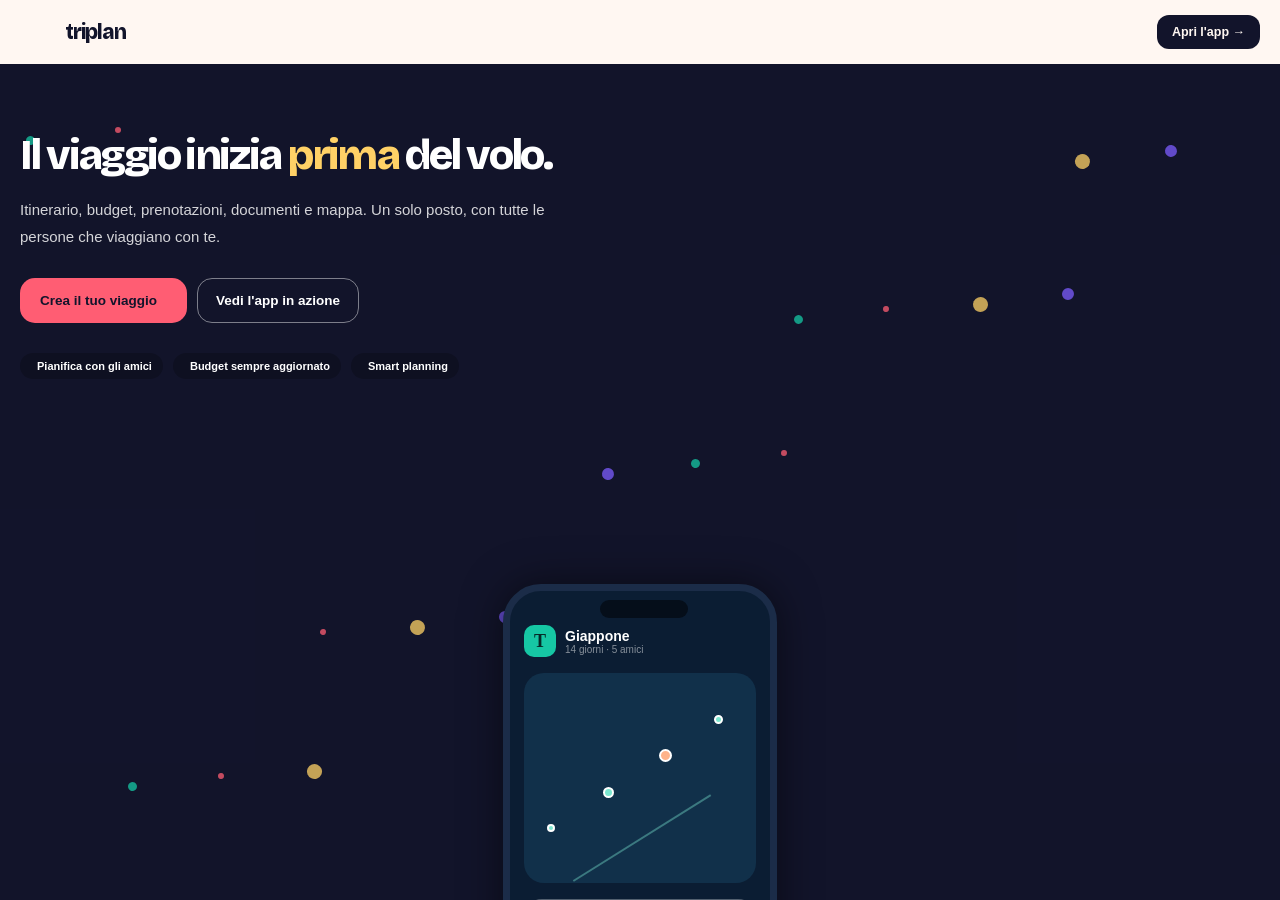
==== commit 2f6f6b51: "Deploy Triplan static site" ====
--- a/index.html
+++ b/index.html
@@ -1,4 +1,4 @@
-<!DOCTYPE html><html lang="en"><head><meta charSet="utf-8"/><meta name="viewport" content="width=device-width, initial-scale=1, shrink-to-fit=no"/><meta http-equiv="X-UA-Compatible" content="IE=edge"/><link rel="preload" href="/_expo/static/css/global-e319058c1fa41b24cc1f95496e82bce6.css" as="style"/><link rel="preload" href="/_expo/static/js/web/entry-a0b754d0f3bcf69203ce8d85a6311ac6.js" as="script"/><link rel="preload" href="/_expo/static/js/web/_layout-8d45afdb7f8b62e7575278e78f16b47a.js" as="script"/><link rel="preload" href="/_expo/static/js/web/index-8baa1a521212becb2f8b2db1a9b2ab0e.js" as="script"/><style id="expo-reset">#root,body,html{height:100%}body{overflow:hidden}#root{display:flex}</style><style id="react-native-stylesheet">[stylesheet-group="0"]{}
+<!DOCTYPE html><html lang="en"><head><meta charSet="utf-8"/><meta name="viewport" content="width=device-width, initial-scale=1, shrink-to-fit=no"/><meta http-equiv="X-UA-Compatible" content="IE=edge"/><link rel="preload" href="/_expo/static/css/global-e319058c1fa41b24cc1f95496e82bce6.css" as="style"/><link rel="preload" href="/_expo/static/js/web/__expo-metro-runtime-8c088df87a31e4e6accd81c554ec290d.js" as="script"/><link rel="preload" href="/_expo/static/js/web/_layout-4a7d4abd505cf6bd5ef3fba08323faf4.js" as="script"/><link rel="preload" href="/_expo/static/js/web/index-524f16ece4bc6c10cab82fb8c7026f50.js" as="script"/><link rel="preload" href="/_expo/static/js/web/__common-313e8e305ba56b42c52979334a9668b5.js" as="script"/><link rel="preload" href="/_expo/static/js/web/entry-ccff95bbab4939d7dfc0a342f44e87e2.js" as="script"/><style id="expo-reset">#root,body,html{height:100%}body{overflow:hidden}#root{display:flex}</style><style id="react-native-stylesheet">[stylesheet-group="0"]{}
 body{margin:0;}
 button::-moz-focus-inner,input::-moz-focus-inner{border:0;padding:0;}
 html{-ms-text-size-adjust:100%;-webkit-text-size-adjust:100%;-webkit-tap-highlight-color:rgba(0,0,0,0);}
@@ -138,7 +138,6 @@
 .r-w67my2{padding-left:16px;}
 .r-wizibn{margin-left:5px;}
 [stylesheet-group="3"]{}
-.r-102gzdx{height:52px;}
 .r-103t7w0{color:rgba(18,20,43,0.75);}
 .r-105ug2t{pointer-events:auto!important;}
 .r-109y4c4{height:1px;}
@@ -257,7 +256,6 @@
 .r-1kfrs79{font-weight:600;}
 .r-1kihuf0{align-self:center;}
 .r-1kt6imw{line-height:27px;}
-.r-1kz6sp{width:52px;}
 .r-1ld3bg{top:-4px;}
 .r-1ldzwu0{animation-timing-function:linear;}
 .r-1loqt21{cursor:pointer;}
@@ -362,6 +360,7 @@
 .r-6taxm2::placeholder{color:var(--placeholderTextColor);opacity:1;}
 .r-726pan{width:31px;}
 .r-76blku{height:21px;}
+.r-7a29px{width:64px;}
 .r-7cikom{font-size:inherit;}
 .r-7q8q6z{cursor:default;}
 .r-7r4507{height:150px;}
@@ -474,6 +473,7 @@
 .r-rs94m5{background-image:url("[data-uri]");}
 .r-s62m2j{animation-timing-function:cubic-bezier(0.47, 0, 0.745, 0.715);}
 .r-sfbmgh{z-index:9999;}
+.r-sga3zk{height:64px;}
 .r-so7y2g{line-height:64px;}
 .r-t4kuo4{background-color:rgba(11,29,51,1.00);}
 .r-tbmifm{height:12px;}
@@ -525,4 +525,4 @@
 @keyframes r-1pzkwqh{0%{transform:translateY(100%);}100%{transform:translateY(0%);}}
 @keyframes r-imtty0{0%{opacity:0;}100%{opacity:1;}}
 @keyframes r-q67da2{0%{transform:translateX(-100%);}100%{transform:translateX(400%);}}
-@keyframes r-t2lo5v{0%{opacity:1;}100%{opacity:0;}}</style><link rel="stylesheet" href="/_expo/static/css/global-e319058c1fa41b24cc1f95496e82bce6.css"/></head><body><div id="root"><!--$--><div class="css-g5y9jx r-13awgt0"><!--$--><div class="css-g5y9jx r-13awgt0"><div class="css-g5y9jx" style="flex:1"><div style="position:absolute;left:0;right:0;top:0;bottom:0;pointer-events:none;visibility:hidden"></div><div class="css-g5y9jx r-13awgt0"><div class="css-g5y9jx r-13awgt0 r-1p0dtai r-1d2f490 r-u8s1d r-zchlnj r-ipm5af" style="background-color:rgba(242,242,242,1.00);display:flex"><div class="css-g5y9jx r-13awgt0"><div class="css-g5y9jx r-13awgt0"><!--$--><div class="css-g5y9jx" style="flex:1;background-color:rgba(255,247,242,1.00);padding-top:0px;padding-right:0px;padding-bottom:0px;padding-left:0px"><div class="css-g5y9jx r-150rngu r-eqz5dr r-16y2uox r-1wbh5a2 r-11yh6sk r-1rnoaur r-agouwx" style="flex:1"><div class="css-g5y9jx" style="padding-bottom:0px"><div class="css-g5y9jx r-1awozwy r-j8a7i7 r-18u37iz r-1wtj0ep r-1ml3abn r-u9wvl5"><div class="css-g5y9jx r-1awozwy r-18u37iz r-1y00bll"><div class="css-g5y9jx r-1p34edr r-1mxhqmb r-jwli3a r-adyw6z r-1vr29t4 r-zx9znk r-2agvir r-q4m81j r-5orghg">T</div><div dir="auto" class="css-146c3p1 r-1lpkw27 r-1wqnalu r-cv4lhi r-1vr29t4 r-16krg75">triplan</div></div><button role="button" tabindex="0" class="css-g5y9jx r-1loqt21 r-1otgn73 r-ijt4xn r-1q9bdsx r-ytbthy r-ubg91z" type="button"><div dir="auto" class="css-146c3p1 r-h70s8l r-1grwqd5 r-b88u0q">Apri l&#x27;app →</div></button></div><div class="css-g5y9jx r-ijt4xn r-1z7xyo r-1udh08x r-1c8wk46 r-u9wvl5 r-bnwqim"><div class="css-g5y9jx r-1p0dtai r-1d2f490 r-u8s1d r-zchlnj r-ipm5af"><div class="css-g5y9jx r-u8s1d" style="width:100%;height:100%"><div class="css-g5y9jx r-1mlwlqe r-1udh08x r-417010 r-1p0dtai r-1d2f490 r-u8s1d r-zchlnj r-ipm5af"><div class="css-g5y9jx r-1niwhzg r-vvn4in r-u6sd8q r-1p0dtai r-1pi2tsx r-1d2f490 r-u8s1d r-zchlnj r-ipm5af r-13qz1uu r-1wyyakw r-4gszlv"></div></div><div class="css-g5y9jx r-1p0dtai r-1d2f490 r-u8s1d r-zchlnj r-ipm5af" style="background-color:rgba(18,20,43,0.52)"></div></div></div><div class="css-g5y9jx r-1p0dtai r-1d2f490 r-u8s1d r-zchlnj r-ipm5af r-633pao"><div class="css-g5y9jx" style="position:absolute;left:9%;top:7%;width:6px;height:6px;border-top-left-radius:3px;border-top-right-radius:3px;border-bottom-right-radius:3px;border-bottom-left-radius:3px;background-color:rgba(255,93,115,1.00);opacity:0.75;transform:translateY(0px) translateX(0px) rotate(0deg)"></div><div class="css-g5y9jx" style="position:absolute;left:46%;top:60%;width:9px;height:9px;border-top-left-radius:4.5px;border-top-right-radius:4.5px;border-bottom-right-radius:4.5px;border-bottom-left-radius:4.5px;background-color:rgba(22,199,164,1.00);opacity:0.75;transform:translateY(0px) translateX(0px) rotate(23deg)"></div><div class="css-g5y9jx" style="position:absolute;left:83%;top:25%;width:12px;height:12px;border-top-left-radius:6px;border-top-right-radius:6px;border-bottom-right-radius:6px;border-bottom-left-radius:6px;background-color:rgba(124,92,255,1.00);opacity:0.75;transform:translateY(0px) translateX(0px) rotate(46deg)"></div><div class="css-g5y9jx" style="position:absolute;left:24%;top:78%;width:15px;height:15px;border-top-left-radius:7.5px;border-top-right-radius:7.5px;border-bottom-right-radius:7.5px;border-bottom-left-radius:7.5px;background-color:rgba(255,209,102,1.00);opacity:0.75;transform:translateY(0px) translateX(0px) rotate(69deg)"></div><div class="css-g5y9jx" style="position:absolute;left:61%;top:43%;width:6px;height:6px;border-top-left-radius:3px;border-top-right-radius:3px;border-bottom-right-radius:3px;border-bottom-left-radius:3px;background-color:rgba(255,93,115,1.00);opacity:0.75;transform:translateY(0px) translateX(0px) rotate(92deg)"></div><div class="css-g5y9jx" style="position:absolute;left:2%;top:8%;width:9px;height:9px;border-top-left-radius:4.5px;border-top-right-radius:4.5px;border-bottom-right-radius:4.5px;border-bottom-left-radius:4.5px;background-color:rgba(22,199,164,1.00);opacity:0.75;transform:translateY(0px) translateX(0px) rotate(115deg)"></div><div class="css-g5y9jx" style="position:absolute;left:39%;top:61%;width:12px;height:12px;border-top-left-radius:6px;border-top-right-radius:6px;border-bottom-right-radius:6px;border-bottom-left-radius:6px;background-color:rgba(124,92,255,1.00);opacity:0.75;transform:translateY(0px) translateX(0px) rotate(138deg)"></div><div class="css-g5y9jx" style="position:absolute;left:76%;top:26%;width:15px;height:15px;border-top-left-radius:7.5px;border-top-right-radius:7.5px;border-bottom-right-radius:7.5px;border-bottom-left-radius:7.5px;background-color:rgba(255,209,102,1.00);opacity:0.75;transform:translateY(0px) translateX(0px) rotate(161deg)"></div><div class="css-g5y9jx" style="position:absolute;left:17%;top:79%;width:6px;height:6px;border-top-left-radius:3px;border-top-right-radius:3px;border-bottom-right-radius:3px;border-bottom-left-radius:3px;background-color:rgba(255,93,115,1.00);opacity:0.75;transform:translateY(0px) translateX(0px) rotate(184deg)"></div><div class="css-g5y9jx" style="position:absolute;left:54%;top:44%;width:9px;height:9px;border-top-left-radius:4.5px;border-top-right-radius:4.5px;border-bottom-right-radius:4.5px;border-bottom-left-radius:4.5px;background-color:rgba(22,199,164,1.00);opacity:0.75;transform:translateY(0px) translateX(0px) rotate(207deg)"></div><div class="css-g5y9jx" style="position:absolute;left:91%;top:9%;width:12px;height:12px;border-top-left-radius:6px;border-top-right-radius:6px;border-bottom-right-radius:6px;border-bottom-left-radius:6px;background-color:rgba(124,92,255,1.00);opacity:0.75;transform:translateY(0px) translateX(0px) rotate(230deg)"></div><div class="css-g5y9jx" style="position:absolute;left:32%;top:62%;width:15px;height:15px;border-top-left-radius:7.5px;border-top-right-radius:7.5px;border-bottom-right-radius:7.5px;border-bottom-left-radius:7.5px;background-color:rgba(255,209,102,1.00);opacity:0.75;transform:translateY(0px) translateX(0px) rotate(253deg)"></div><div class="css-g5y9jx" style="position:absolute;left:69%;top:27%;width:6px;height:6px;border-top-left-radius:3px;border-top-right-radius:3px;border-bottom-right-radius:3px;border-bottom-left-radius:3px;background-color:rgba(255,93,115,1.00);opacity:0.75;transform:translateY(0px) translateX(0px) rotate(276deg)"></div><div class="css-g5y9jx" style="position:absolute;left:10%;top:80%;width:9px;height:9px;border-top-left-radius:4.5px;border-top-right-radius:4.5px;border-bottom-right-radius:4.5px;border-bottom-left-radius:4.5px;background-color:rgba(22,199,164,1.00);opacity:0.75;transform:translateY(0px) translateX(0px) rotate(299deg)"></div><div class="css-g5y9jx" style="position:absolute;left:47%;top:45%;width:12px;height:12px;border-top-left-radius:6px;border-top-right-radius:6px;border-bottom-right-radius:6px;border-bottom-left-radius:6px;background-color:rgba(124,92,255,1.00);opacity:0.75;transform:translateY(0px) translateX(0px) rotate(322deg)"></div><div class="css-g5y9jx" style="position:absolute;left:84%;top:10%;width:15px;height:15px;border-top-left-radius:7.5px;border-top-right-radius:7.5px;border-bottom-right-radius:7.5px;border-bottom-left-radius:7.5px;background-color:rgba(255,209,102,1.00);opacity:0.75;transform:translateY(0px) translateX(0px) rotate(345deg)"></div><div class="css-g5y9jx" style="position:absolute;left:25%;top:63%;width:6px;height:6px;border-top-left-radius:3px;border-top-right-radius:3px;border-bottom-right-radius:3px;border-bottom-left-radius:3px;background-color:rgba(255,93,115,1.00);opacity:0.75;transform:translateY(0px) translateX(0px) rotate(368deg)"></div><div class="css-g5y9jx" style="position:absolute;left:62%;top:28%;width:9px;height:9px;border-top-left-radius:4.5px;border-top-right-radius:4.5px;border-bottom-right-radius:4.5px;border-bottom-left-radius:4.5px;background-color:rgba(22,199,164,1.00);opacity:0.75;transform:translateY(0px) translateX(0px) rotate(391deg)"></div></div><div class="css-g5y9jx r-bnwqim r-136ojw6"><div class="css-g5y9jx r-13awgt0"><div dir="auto" class="css-146c3p1 r-jwli3a r-1wqnalu r-111xbm8 r-1vr29t4 r-l0hff8 r-tqlgve r-1x0uki6 r-1vamr63">Il viaggio inizia <span class="css-1jxf684" style="color:rgba(255,209,102,1.00)">prima</span> del volo.</div><div dir="auto" class="css-146c3p1 r-6kmigx r-a023e6 r-1kt6imw r-1444osr r-l3xdm2">Itinerario, budget, prenotazioni, documenti e mappa. Un solo posto, con tutte le persone che viaggiano con te.</div><div class="css-g5y9jx r-18u37iz r-1w6e6rj r-uaa2di r-1no09lo"><button role="button" tabindex="0" class="css-g5y9jx r-1loqt21 r-1otgn73 r-1awozwy r-1cyrq31 r-1ylenci r-18u37iz r-uaa2di r-1ml3abn r-u9wvl5" type="button"><div dir="auto" class="css-146c3p1 r-1lpkw27 r-vbi3md r-1vr29t4">Crea il tuo viaggio</div><div dir="auto" class="css-146c3p1"></div></button><button role="button" tabindex="0" class="css-g5y9jx r-1loqt21 r-1otgn73 r-1objs86 r-1ylenci r-rs99b7 r-1ml3abn r-284m6k" type="button"><div dir="auto" class="css-146c3p1 r-jwli3a r-vbi3md r-b88u0q">Vedi l&#x27;app in azione</div></button></div><div class="css-g5y9jx r-18u37iz r-1w6e6rj r-uaa2di r-6ity3w"><div class="css-g5y9jx r-1awozwy r-1i1r89d r-16uyjmq r-18u37iz r-ojf8lh r-1yd117h r-1m1l54l"><div dir="auto" class="css-146c3p1"></div><div dir="auto" class="css-146c3p1 r-jwli3a r-1gkfh8e r-1kfrs79">Pianifica con gli amici</div></div><div class="css-g5y9jx r-1awozwy r-1i1r89d r-16uyjmq r-18u37iz r-ojf8lh r-1yd117h r-1m1l54l"><div dir="auto" class="css-146c3p1"></div><div dir="auto" class="css-146c3p1 r-jwli3a r-1gkfh8e r-1kfrs79">Budget sempre aggiornato</div></div><div class="css-g5y9jx r-1awozwy r-1i1r89d r-16uyjmq r-18u37iz r-ojf8lh r-1yd117h r-1m1l54l"><div dir="auto" class="css-146c3p1"></div><div dir="auto" class="css-146c3p1 r-jwli3a r-1gkfh8e r-1kfrs79">Smart planning</div></div></div></div><div class="css-g5y9jx r-1awozwy r-sg21xg" style="margin-top:34px"><div class="css-g5y9jx r-t4kuo4 r-1k4hia5 r-1n043jc r-15ivh09 r-rkhjfr r-dcqb1h r-1slz7xr r-bnwqim r-1lvwbn0"><div class="css-g5y9jx r-169er1o r-1dzdj1l r-1hjwoze r-tp044d r-u8s1d r-1a3qpe7 r-f9dfq4 r-1g40b8q"></div><div class="css-g5y9jx r-1awozwy r-18u37iz r-1y00bll r-1x0uki6"><div class="css-g5y9jx r-14a17lr r-1dzdj1l r-13pk3uq r-1i10wst r-1vr29t4 r-mabqd8 r-37tt59 r-q4m81j r-1yvhtrz">T</div><div class="css-g5y9jx"><div dir="auto" class="css-146c3p1 r-jwli3a r-1b43r93 r-b88u0q">Giappone</div><div dir="auto" class="css-146c3p1 r-1rqp49e r-10x49cs">14 giorni · 5 amici</div></div></div><div class="css-g5y9jx r-czj46k r-y47klf r-1urfncx r-1wzrnnt r-1udh08x r-bnwqim"><div class="css-g5y9jx" style="position:absolute;left:10%;top:72%;width:8px;height:8px;border-top-left-radius:4px;border-top-right-radius:4px;border-bottom-right-radius:4px;border-bottom-left-radius:4px;background-color:rgba(124,231,208,1.00);border-top-width:2px;border-right-width:2px;border-bottom-width:2px;border-left-width:2px;border-top-color:rgba(255,255,255,1.00);border-right-color:rgba(255,255,255,1.00);border-bottom-color:rgba(255,255,255,1.00);border-left-color:rgba(255,255,255,1.00)"></div><div class="css-g5y9jx" style="position:absolute;left:34%;top:54%;width:11px;height:11px;border-top-left-radius:5.5px;border-top-right-radius:5.5px;border-bottom-right-radius:5.5px;border-bottom-left-radius:5.5px;background-color:rgba(124,231,208,1.00);border-top-width:2px;border-right-width:2px;border-bottom-width:2px;border-left-width:2px;border-top-color:rgba(255,255,255,1.00);border-right-color:rgba(255,255,255,1.00);border-bottom-color:rgba(255,255,255,1.00);border-left-color:rgba(255,255,255,1.00)"></div><div class="css-g5y9jx" style="position:absolute;left:58%;top:36%;width:13px;height:13px;border-top-left-radius:6.5px;border-top-right-radius:6.5px;border-bottom-right-radius:6.5px;border-bottom-left-radius:6.5px;background-color:rgba(255,179,138,1.00);border-top-width:2px;border-right-width:2px;border-bottom-width:2px;border-left-width:2px;border-top-color:rgba(255,255,255,1.00);border-right-color:rgba(255,255,255,1.00);border-bottom-color:rgba(255,255,255,1.00);border-left-color:rgba(255,255,255,1.00)"></div><div class="css-g5y9jx" style="position:absolute;left:82%;top:20%;width:9px;height:9px;border-top-left-radius:4.5px;border-top-right-radius:4.5px;border-bottom-right-radius:4.5px;border-bottom-left-radius:4.5px;background-color:rgba(124,231,208,1.00);border-top-width:2px;border-right-width:2px;border-bottom-width:2px;border-left-width:2px;border-top-color:rgba(255,255,255,1.00);border-right-color:rgba(255,255,255,1.00);border-bottom-color:rgba(255,255,255,1.00);border-left-color:rgba(255,255,255,1.00)"></div><div class="css-g5y9jx" style="position:absolute;left:16%;top:78%;width:70%;height:2px;background-color:rgba(124,231,208,0.40);transform:rotate(-32deg)"></div></div><div class="css-g5y9jx r-c8f5pn r-1y8424n r-6ncur5 r-rs99b7 r-1wzrnnt r-1slz7xr"><div dir="auto" class="css-146c3p1 r-1f50eg0 r-qqjak8 r-1vr29t4 r-ud0q2t">GIORNO 08 · IL TUO PIANO</div><div dir="auto" class="css-146c3p1 r-jwli3a r-1grwqd5 r-b88u0q r-kc8jnq">Risparmi 24 min sul giorno 08</div><div dir="auto" class="css-146c3p1 r-1f50eg0 r-1exf2r r-1g94qm0">Affollamento −38% · percorso −1,4 km</div><div class="css-g5y9jx r-1awozwy r-1bxdhz9 r-1dzdj1l r-1s2bzr4 r-1s5swlz"><div dir="auto" class="css-146c3p1 r-13pk3uq r-1gkfh8e r-1vr29t4">Applica al viaggio</div></div></div></div></div></div></div><div class="css-g5y9jx r-1pr0nct r-18u37iz r-1w6e6rj r-1ssbvtb r-a2tzq0 r-6gfqd r-u9wvl5"><div class="css-g5y9jx r-1awozwy r-18u37iz r-1cmwbt1"><div dir="auto" class="css-146c3p1"></div><div dir="auto" class="css-146c3p1 r-1lpkw27 r-1grwqd5 r-b88u0q">Itinerario giorno per giorno</div></div><div class="css-g5y9jx r-1awozwy r-18u37iz r-1cmwbt1"><div dir="auto" class="css-146c3p1"></div><div dir="auto" class="css-146c3p1 r-1lpkw27 r-1grwqd5 r-b88u0q">Spese divise con il gruppo</div></div><div class="css-g5y9jx r-1awozwy r-18u37iz r-1cmwbt1"><div dir="auto" class="css-146c3p1"></div><div dir="auto" class="css-146c3p1 r-1lpkw27 r-1grwqd5 r-b88u0q">Decisioni condivise</div></div><div class="css-g5y9jx r-1awozwy r-18u37iz r-1cmwbt1"><div dir="auto" class="css-146c3p1"></div><div dir="auto" class="css-146c3p1 r-1lpkw27 r-1grwqd5 r-b88u0q">Biglietti e documenti</div></div></div><div class="css-g5y9jx r-qbhcsz r-u9wvl5"><div class="css-g5y9jx"><div dir="auto" class="css-146c3p1 r-1lpkw27 r-1wqnalu r-1ra0lkn r-1vr29t4 r-9404uu r-ueyrd6 r-1s39azw">Smetti di cercare le informazioni in dieci chat diverse.</div></div><div class="css-g5y9jx r-14lw9ot r-1483oga r-1fuqb1j r-rs99b7 r-fle48q r-b0tnnm r-1udh08x"><div class="css-g5y9jx r-1cyrq31 r-bajy9j"><div class="css-g5y9jx r-1mlwlqe r-1udh08x r-417010 r-1p0dtai r-1d2f490 r-u8s1d r-zchlnj r-ipm5af"><div class="css-g5y9jx r-1niwhzg r-vvn4in r-u6sd8q r-1p0dtai r-1pi2tsx r-1d2f490 r-u8s1d r-zchlnj r-ipm5af r-13qz1uu r-1wyyakw r-4gszlv"></div></div></div><div class="css-g5y9jx r-13awgt0 r-uaa2di r-1777fci r-d23pfw"><div dir="auto" class="css-146c3p1"></div><div dir="auto" class="css-146c3p1 r-1lpkw27 r-1wqnalu r-yy2aun r-1vr29t4 r-z0diui r-1c92x1x">La spina del viaggio</div><div dir="auto" class="css-146c3p1 r-1qqq3gs r-1b43r93 r-hbpseb r-bual8a">Ogni tappa è un nodo: orari, tempi e percorso si leggono in un colpo d’occhio. La linea si aggiorna quando il gruppo cambia idea.</div></div></div><div class="css-g5y9jx r-f4gmv6 r-1wzrnnt"><div class="css-g5y9jx r-14lw9ot r-16uyjmq r-rs99b7 r-fle48q r-13awgt0 r-1udh08x" style="border-top-color:rgba(22,199,164,1.00);border-right-color:rgba(22,199,164,1.00);border-bottom-color:rgba(22,199,164,1.00);border-left-color:rgba(22,199,164,1.00)"><div class="css-g5y9jx r-7r4507"><div class="css-g5y9jx r-1mlwlqe r-1udh08x r-417010 r-1p0dtai r-1d2f490 r-u8s1d r-zchlnj r-ipm5af"><div class="css-g5y9jx r-1niwhzg r-vvn4in r-u6sd8q r-1p0dtai r-1pi2tsx r-1d2f490 r-u8s1d r-zchlnj r-ipm5af r-13qz1uu r-1wyyakw r-4gszlv"></div></div></div><div class="css-g5y9jx r-9aw3ui r-1pcd2l5"><div dir="auto" class="css-146c3p1"></div><div dir="auto" class="css-146c3p1 r-1lpkw27 r-1wqnalu r-cv4lhi r-1vr29t4 r-icto9i r-knv0ih">Il budget che si aggiorna</div><div dir="auto" class="css-146c3p1 r-1qqq3gs r-n6v787 r-rjixqe">Spese, valute e divisione tra viaggiatori. Sempre sincronizzato col gruppo.</div></div></div><div class="css-g5y9jx r-14lw9ot r-16uyjmq r-rs99b7 r-fle48q r-13awgt0 r-1udh08x" style="border-top-color:rgba(124,92,255,1.00);border-right-color:rgba(124,92,255,1.00);border-bottom-color:rgba(124,92,255,1.00);border-left-color:rgba(124,92,255,1.00)"><div class="css-g5y9jx r-7r4507"><div class="css-g5y9jx r-1mlwlqe r-1udh08x r-417010 r-1p0dtai r-1d2f490 r-u8s1d r-zchlnj r-ipm5af"><div class="css-g5y9jx r-1niwhzg r-vvn4in r-u6sd8q r-1p0dtai r-1pi2tsx r-1d2f490 r-u8s1d r-zchlnj r-ipm5af r-13qz1uu r-1wyyakw r-4gszlv"></div></div></div><div class="css-g5y9jx r-9aw3ui r-1pcd2l5"><div dir="auto" class="css-146c3p1"></div><div dir="auto" class="css-146c3p1 r-1lpkw27 r-1wqnalu r-cv4lhi r-1vr29t4 r-icto9i r-knv0ih">Tutti decidono insieme</div><div dir="auto" class="css-146c3p1 r-1qqq3gs r-n6v787 r-rjixqe">Voti, proposte e aggiornamenti live. Nessuna scelta resta in una DM.</div></div></div></div></div><div class="css-g5y9jx r-ijt4xn r-1udh08x r-jmpdkj r-u9wvl5"><div class="css-g5y9jx r-e6ktq0"><div class="css-g5y9jx r-13awgt0"><div class="css-g5y9jx"><div dir="auto" class="css-146c3p1 r-1wqnalu r-1ra0lkn r-1vr29t4 r-9404uu r-ueyrd6 r-1s39azw" style="color:rgba(255,255,255,1.00)">Non ti dice solo cosa fare. Ti dice perché.</div></div><div dir="auto" class="css-146c3p1 r-1xc1bs1 r-a023e6 r-135wba7 r-1444osr r-bual8a">Triplan suggerisce il momento migliore per ogni tappa e mostra la prova: affollamento, distanza, tempo risparmiato. Tu decidi, il gruppo vede subito.</div><div class="css-g5y9jx r-1ssbvtb r-1nxhmzv r-11c0sde"><div class="css-g5y9jx r-1awozwy r-18u37iz r-uaa2di"><div class="css-g5y9jx r-1awozwy r-14a17lr r-1q9bdsx r-1472mwg r-1777fci r-lrsllp"><div dir="auto" class="css-146c3p1"></div></div><div dir="auto" class="css-146c3p1 r-jwli3a r-vbi3md r-1kfrs79">Spostamento Senso-ji alle 08:30</div></div><div class="css-g5y9jx r-1awozwy r-18u37iz r-uaa2di"><div class="css-g5y9jx r-1awozwy r-14a17lr r-1q9bdsx r-1472mwg r-1777fci r-lrsllp"><div dir="auto" class="css-146c3p1"></div></div><div dir="auto" class="css-146c3p1 r-jwli3a r-vbi3md r-1kfrs79">Percorso più corto di 1,4 km</div></div><div class="css-g5y9jx r-1awozwy r-18u37iz r-uaa2di"><div class="css-g5y9jx r-1awozwy r-14a17lr r-1q9bdsx r-1472mwg r-1777fci r-lrsllp"><div dir="auto" class="css-146c3p1"></div></div><div dir="auto" class="css-146c3p1 r-jwli3a r-vbi3md r-1kfrs79">Nessun costo aggiuntivo</div></div></div><button role="button" tabindex="0" class="css-g5y9jx r-1loqt21 r-1otgn73 r-1awozwy r-1cyrq31 r-1ylenci r-18u37iz r-uaa2di r-1ml3abn r-u9wvl5" type="button"><div dir="auto" class="css-146c3p1 r-1lpkw27 r-vbi3md r-1vr29t4">Prova l&#x27;app</div></button></div><div class="css-g5y9jx r-1awozwy r-13awgt0"><div class="css-g5y9jx r-1a94hhy r-1y8424n r-4zvafu r-rs99b7 r-h8dmy4 r-iz080l r-d23pfw r-13qz1uu"><div dir="auto" class="css-146c3p1 r-1f50eg0 r-10x49cs r-1vr29t4 r-i933xg">GIORNO 08 · IL TUO PIANO</div><div dir="auto" class="css-146c3p1 r-jwli3a r-adyw6z r-oajuz8 r-1kt6imw r-1s2bzr4">Risparmi 24 min spostando Senso-ji alle 08:30</div><div class="css-g5y9jx r-k200y r-1n9egfs r-1q9bdsx r-1s2bzr4 r-11f147o r-1m1l54l"><div dir="auto" class="css-146c3p1 r-1f50eg0 r-1ozpbmi r-b88u0q">PROVA · affollamento −38% · percorso −1,4 km</div></div><div class="css-g5y9jx r-1awozwy r-18u37iz r-1wtj0ep r-f1odvy r-1eoj8my"><div class="css-g5y9jx r-1bxdhz9 r-11mg6pl r-kdyh1x r-d045u9 r-tbmifm r-16eto9q"></div><div class="css-g5y9jx r-1bxdhz9 r-11mg6pl r-kdyh1x r-d045u9 r-tbmifm r-16eto9q"></div><div class="css-g5y9jx r-11mg6pl r-d045u9" style="background-color:rgba(255,93,115,1.00);width:20px;height:20px;border-top-left-radius:10px;border-top-right-radius:10px;border-bottom-right-radius:10px;border-bottom-left-radius:10px"></div><div class="css-g5y9jx r-1bxdhz9 r-11mg6pl r-kdyh1x r-d045u9 r-tbmifm r-16eto9q"></div></div><div class="css-g5y9jx r-1awozwy r-1bxdhz9 r-1txcine r-1444osr r-1mmae3n"><div dir="auto" class="css-146c3p1 r-13pk3uq r-1grwqd5 r-1vr29t4">Applica al giorno</div></div></div></div></div></div><div class="css-g5y9jx r-qbhcsz r-u9wvl5"><div class="css-g5y9jx" style="align-items:center"><div dir="auto" class="css-146c3p1 r-1lpkw27 r-1wqnalu r-1ra0lkn r-1vr29t4 r-9404uu r-ueyrd6 r-1s39azw" style="text-align:center">Dove si parte?</div></div><div class="css-g5y9jx r-18u37iz r-1w6e6rj r-1ssbvtb r-fyomxp"><button aria-label="Destinazione Tokyo" role="button" tabindex="0" class="css-g5y9jx r-1loqt21 r-1otgn73 r-1p34edr r-6ncur5 r-1q8c80s r-1udh08x r-bnwqim r-ejscvd" type="button"><div class="css-g5y9jx r-1mlwlqe r-1udh08x r-417010 r-1p0dtai r-1d2f490 r-u8s1d r-zchlnj r-ipm5af" style="opacity:0.3;transform:scale(0.94)"><div class="css-g5y9jx r-1niwhzg r-vvn4in r-u6sd8q r-1p0dtai r-1pi2tsx r-1d2f490 r-u8s1d r-zchlnj r-ipm5af r-13qz1uu r-1wyyakw r-4gszlv"></div></div><div class="css-g5y9jx r-88aw7w r-1p0dtai r-1d2f490 r-u8s1d r-zchlnj r-ipm5af"></div><div class="css-g5y9jx r-16u2k2s r-1p0dtai r-1d2f490 r-1e5bgqu r-u8s1d r-zchlnj r-ipm5af" style="opacity:0;transform:translateX(0px)"></div><div class="css-g5y9jx r-15xi7qz r-1p0dtai r-1d2f490 r-1e5bgqu r-u8s1d r-zchlnj r-ipm5af" style="opacity:0;transform:translateX(0px)"></div><div class="css-g5y9jx r-zz8wa8 r-1f12m5q r-u8s1d"><div dir="auto" class="css-146c3p1 r-jwli3a r-1wqnalu r-1inkyih r-1vr29t4 r-foe95m">Tokyo</div><div dir="auto" class="css-146c3p1 r-116b78n r-1gkfh8e r-1bymd8e">Notte e neon</div></div></button><button aria-label="Destinazione Kyoto" role="button" tabindex="0" class="css-g5y9jx r-1loqt21 r-1otgn73 r-1p34edr r-6ncur5 r-1q8c80s r-1udh08x r-bnwqim r-ejscvd" type="button"><div class="css-g5y9jx r-1mlwlqe r-1udh08x r-417010 r-1p0dtai r-1d2f490 r-u8s1d r-zchlnj r-ipm5af" style="opacity:0.3;transform:scale(0.94)"><div class="css-g5y9jx r-1niwhzg r-vvn4in r-u6sd8q r-1p0dtai r-1pi2tsx r-1d2f490 r-u8s1d r-zchlnj r-ipm5af r-13qz1uu r-1wyyakw r-4gszlv"></div></div><div class="css-g5y9jx r-88aw7w r-1p0dtai r-1d2f490 r-u8s1d r-zchlnj r-ipm5af"></div><div class="css-g5y9jx r-16u2k2s r-1p0dtai r-1d2f490 r-1e5bgqu r-u8s1d r-zchlnj r-ipm5af" style="opacity:0;transform:translateX(0px)"></div><div class="css-g5y9jx r-15xi7qz r-1p0dtai r-1d2f490 r-1e5bgqu r-u8s1d r-zchlnj r-ipm5af" style="opacity:0;transform:translateX(0px)"></div><div class="css-g5y9jx r-zz8wa8 r-1f12m5q r-u8s1d"><div dir="auto" class="css-146c3p1 r-jwli3a r-1wqnalu r-1inkyih r-1vr29t4 r-foe95m">Kyoto</div><div dir="auto" class="css-146c3p1 r-116b78n r-1gkfh8e r-1bymd8e">Templi e sakura</div></div></button><button aria-label="Destinazione Coste" role="button" tabindex="0" class="css-g5y9jx r-1loqt21 r-1otgn73 r-1p34edr r-6ncur5 r-1q8c80s r-1udh08x r-bnwqim r-ejscvd" type="button"><div class="css-g5y9jx r-1mlwlqe r-1udh08x r-417010 r-1p0dtai r-1d2f490 r-u8s1d r-zchlnj r-ipm5af" style="opacity:0.3;transform:scale(0.94)"><div class="css-g5y9jx r-1niwhzg r-vvn4in r-u6sd8q r-1p0dtai r-1pi2tsx r-1d2f490 r-u8s1d r-zchlnj r-ipm5af r-13qz1uu r-1wyyakw r-4gszlv"></div></div><div class="css-g5y9jx r-88aw7w r-1p0dtai r-1d2f490 r-u8s1d r-zchlnj r-ipm5af"></div><div class="css-g5y9jx r-16u2k2s r-1p0dtai r-1d2f490 r-1e5bgqu r-u8s1d r-zchlnj r-ipm5af" style="opacity:0;transform:translateX(0px)"></div><div class="css-g5y9jx r-15xi7qz r-1p0dtai r-1d2f490 r-1e5bgqu r-u8s1d r-zchlnj r-ipm5af" style="opacity:0;transform:translateX(0px)"></div><div class="css-g5y9jx r-zz8wa8 r-1f12m5q r-u8s1d"><div dir="auto" class="css-146c3p1 r-jwli3a r-1wqnalu r-1inkyih r-1vr29t4 r-foe95m">Coste</div><div dir="auto" class="css-146c3p1 r-116b78n r-1gkfh8e r-1bymd8e">Mare e sole</div></div></button><button aria-label="Destinazione Montagne" role="button" tabindex="0" class="css-g5y9jx r-1loqt21 r-1otgn73 r-1p34edr r-6ncur5 r-1q8c80s r-1udh08x r-bnwqim r-ejscvd" type="button"><div class="css-g5y9jx r-1mlwlqe r-1udh08x r-417010 r-1p0dtai r-1d2f490 r-u8s1d r-zchlnj r-ipm5af" style="opacity:0.3;transform:scale(0.94)"><div class="css-g5y9jx r-1niwhzg r-vvn4in r-u6sd8q r-1p0dtai r-1pi2tsx r-1d2f490 r-u8s1d r-zchlnj r-ipm5af r-13qz1uu r-1wyyakw r-4gszlv"></div></div><div class="css-g5y9jx r-88aw7w r-1p0dtai r-1d2f490 r-u8s1d r-zchlnj r-ipm5af"></div><div class="css-g5y9jx r-16u2k2s r-1p0dtai r-1d2f490 r-1e5bgqu r-u8s1d r-zchlnj r-ipm5af" style="opacity:0;transform:translateX(0px)"></div><div class="css-g5y9jx r-15xi7qz r-1p0dtai r-1d2f490 r-1e5bgqu r-u8s1d r-zchlnj r-ipm5af" style="opacity:0;transform:translateX(0px)"></div><div class="css-g5y9jx r-zz8wa8 r-1f12m5q r-u8s1d"><div dir="auto" class="css-146c3p1 r-jwli3a r-1wqnalu r-1inkyih r-1vr29t4 r-foe95m">Montagne</div><div dir="auto" class="css-146c3p1 r-116b78n r-1gkfh8e r-1bymd8e">Aria aperta</div></div></button><button aria-label="Destinazione Venezia" role="button" tabindex="0" class="css-g5y9jx r-1loqt21 r-1otgn73 r-1p34edr r-6ncur5 r-1q8c80s r-1udh08x r-bnwqim r-ejscvd" type="button"><div class="css-g5y9jx r-1mlwlqe r-1udh08x r-417010 r-1p0dtai r-1d2f490 r-u8s1d r-zchlnj r-ipm5af" style="opacity:0.3;transform:scale(0.94)"><div class="css-g5y9jx r-1niwhzg r-vvn4in r-u6sd8q r-1p0dtai r-1pi2tsx r-1d2f490 r-u8s1d r-zchlnj r-ipm5af r-13qz1uu r-1wyyakw r-4gszlv"></div></div><div class="css-g5y9jx r-88aw7w r-1p0dtai r-1d2f490 r-u8s1d r-zchlnj r-ipm5af"></div><div class="css-g5y9jx r-16u2k2s r-1p0dtai r-1d2f490 r-1e5bgqu r-u8s1d r-zchlnj r-ipm5af" style="opacity:0;transform:translateX(0px)"></div><div class="css-g5y9jx r-15xi7qz r-1p0dtai r-1d2f490 r-1e5bgqu r-u8s1d r-zchlnj r-ipm5af" style="opacity:0;transform:translateX(0px)"></div><div class="css-g5y9jx r-zz8wa8 r-1f12m5q r-u8s1d"><div dir="auto" class="css-146c3p1 r-jwli3a r-1wqnalu r-1inkyih r-1vr29t4 r-foe95m">Venezia</div><div dir="auto" class="css-146c3p1 r-116b78n r-1gkfh8e r-1bymd8e">Canali</div></div></button><button aria-label="Destinazione Laghi" role="button" tabindex="0" class="css-g5y9jx r-1loqt21 r-1otgn73 r-1p34edr r-6ncur5 r-1q8c80s r-1udh08x r-bnwqim r-ejscvd" type="button"><div class="css-g5y9jx r-1mlwlqe r-1udh08x r-417010 r-1p0dtai r-1d2f490 r-u8s1d r-zchlnj r-ipm5af" style="opacity:0.3;transform:scale(0.94)"><div class="css-g5y9jx r-1niwhzg r-vvn4in r-u6sd8q r-1p0dtai r-1pi2tsx r-1d2f490 r-u8s1d r-zchlnj r-ipm5af r-13qz1uu r-1wyyakw r-4gszlv"></div></div><div class="css-g5y9jx r-88aw7w r-1p0dtai r-1d2f490 r-u8s1d r-zchlnj r-ipm5af"></div><div class="css-g5y9jx r-16u2k2s r-1p0dtai r-1d2f490 r-1e5bgqu r-u8s1d r-zchlnj r-ipm5af" style="opacity:0;transform:translateX(0px)"></div><div class="css-g5y9jx r-15xi7qz r-1p0dtai r-1d2f490 r-1e5bgqu r-u8s1d r-zchlnj r-ipm5af" style="opacity:0;transform:translateX(0px)"></div><div class="css-g5y9jx r-zz8wa8 r-1f12m5q r-u8s1d"><div dir="auto" class="css-146c3p1 r-jwli3a r-1wqnalu r-1inkyih r-1vr29t4 r-foe95m">Laghi</div><div dir="auto" class="css-146c3p1 r-116b78n r-1gkfh8e r-1bymd8e">Silenzio</div></div></button></div><div dir="auto" class="css-146c3p1 r-vupmqe r-1gkfh8e r-1444osr">Foto di destinazione a scopo illustrativo. I tuoi viaggi, le tue regole.</div></div><div class="css-g5y9jx r-1pr0nct r-1y4xh09 r-u9wvl5"><div class="css-g5y9jx r-1u2zzbn"><div class="css-g5y9jx r-1awozwy r-13awgt0"><div class="css-g5y9jx r-1xqanmc r-ht57de r-16uyjmq r-fuez5w r-zd5lw9 r-1sp51qo r-13qz1uu"><div class="css-g5y9jx r-t4kuo4 r-t23y2h r-13awgt0 r-1slz7xr"><div class="css-g5y9jx r-1tsoen8 r-qklmqi r-18u37iz r-1wtj0ep r-1mi0q7o"><div dir="auto" class="css-146c3p1 r-1f50eg0 r-n6v787 r-1vr29t4">triplan</div><div dir="auto" class="css-146c3p1 r-angfs3 r-10x49cs">Giappone · 14 giorni</div></div><div class="css-g5y9jx r-18u37iz r-uaa2di r-l71dzp"><div class="css-g5y9jx r-13awgt0 r-uaa2di"><div class="css-g5y9jx r-1awozwy r-q773ft r-af1wpz r-1q9bdsx r-rs99b7 r-18u37iz r-1cmwbt1 r-1sp51qo"><div class="css-g5y9jx r-1f0042m r-1or9b2r r-5soawk" style="background-color:rgba(22,199,164,1.00)"></div><div class="css-g5y9jx r-13awgt0 r-580adz"><div class="css-g5y9jx r-1naamh8 r-cdmcib r-4v7adb"></div><div class="css-g5y9jx r-1naamh8 r-cdmcib r-4v7adb" style="width:60%"></div></div></div></div><div class="css-g5y9jx r-13awgt0 r-uaa2di"><div class="css-g5y9jx r-1awozwy r-q773ft r-1q9bdsx r-rs99b7 r-18u37iz r-1cmwbt1 r-1sp51qo" style="border-top-color:rgba(22,199,164,1.00);border-right-color:rgba(22,199,164,1.00);border-bottom-color:rgba(22,199,164,1.00);border-left-color:rgba(22,199,164,1.00)"><div class="css-g5y9jx r-1f0042m r-1or9b2r r-5soawk" style="background-color:rgba(255,93,115,1.00)"></div><div class="css-g5y9jx r-13awgt0 r-580adz"><div class="css-g5y9jx r-1naamh8 r-cdmcib r-4v7adb"></div><div class="css-g5y9jx r-1naamh8 r-cdmcib r-4v7adb" style="width:60%"></div></div></div><div class="css-g5y9jx r-1awozwy r-q773ft r-af1wpz r-1q9bdsx r-rs99b7 r-18u37iz r-1cmwbt1 r-1sp51qo"><div class="css-g5y9jx r-1f0042m r-1or9b2r r-5soawk" style="background-color:rgba(124,92,255,1.00)"></div><div class="css-g5y9jx r-13awgt0 r-580adz"><div class="css-g5y9jx r-1naamh8 r-cdmcib r-4v7adb"></div><div class="css-g5y9jx r-1naamh8 r-cdmcib r-4v7adb" style="width:70%"></div></div></div></div><div class="css-g5y9jx r-13awgt0 r-uaa2di"><div class="css-g5y9jx r-1awozwy r-q773ft r-af1wpz r-1q9bdsx r-rs99b7 r-18u37iz r-1cmwbt1 r-1sp51qo"><div class="css-g5y9jx r-1f0042m r-1or9b2r r-5soawk" style="background-color:rgba(22,199,164,1.00)"></div><div class="css-g5y9jx r-13awgt0 r-580adz"><div class="css-g5y9jx r-1naamh8 r-cdmcib r-4v7adb"></div><div class="css-g5y9jx r-1naamh8 r-cdmcib r-4v7adb" style="width:60%"></div></div></div></div></div></div></div></div><div class="css-g5y9jx r-13awgt0"><div class="css-g5y9jx"><div dir="auto" class="css-146c3p1 r-1lpkw27 r-1wqnalu r-1ra0lkn r-1vr29t4 r-9404uu r-ueyrd6 r-1s39azw">Grande schermo, grande controllo.</div></div><div dir="auto" class="css-146c3p1 r-1qqq3gs r-a023e6 r-135wba7 r-1wzrnnt">Su iPad l&#x27;itinerario, la mappa, il budget e le decisioni del gruppo stanno tutti insieme. Personale sul telefono, spaziale su tablet, con la stessa esperienza nativa.</div><div class="css-g5y9jx r-18u37iz r-1w6e6rj r-1cmwbt1 r-1d7gupr"><div class="css-g5y9jx r-1awozwy r-14lw9ot r-y47klf r-18u37iz r-ojf8lh r-11f147o r-3o4zer"><div dir="auto" class="css-146c3p1"></div><div dir="auto" class="css-146c3p1 r-1lpkw27 r-1ws2f5x r-b88u0q">iPhone</div></div><div class="css-g5y9jx r-1awozwy r-14lw9ot r-y47klf r-18u37iz r-ojf8lh r-11f147o r-3o4zer"><div dir="auto" class="css-146c3p1"></div><div dir="auto" class="css-146c3p1 r-1lpkw27 r-1ws2f5x r-b88u0q">iPad</div></div><div class="css-g5y9jx r-1awozwy r-14lw9ot r-y47klf r-18u37iz r-ojf8lh r-11f147o r-3o4zer"><div dir="auto" class="css-146c3p1"></div><div dir="auto" class="css-146c3p1 r-1lpkw27 r-1ws2f5x r-b88u0q">Web</div></div></div></div></div></div><div class="css-g5y9jx r-1awozwy r-1cyrq31 r-1udh08x r-2iu1ne r-u9wvl5 r-bnwqim"><div class="css-g5y9jx r-1p0dtai r-1d2f490 r-u8s1d r-zchlnj r-ipm5af r-633pao"><div class="css-g5y9jx" style="position:absolute;left:9%;top:7%;width:6px;height:6px;border-top-left-radius:3px;border-top-right-radius:3px;border-bottom-right-radius:3px;border-bottom-left-radius:3px;background-color:rgba(255,93,115,1.00);opacity:0.75;transform:translateY(0px) translateX(0px) rotate(0deg)"></div><div class="css-g5y9jx" style="position:absolute;left:46%;top:60%;width:9px;height:9px;border-top-left-radius:4.5px;border-top-right-radius:4.5px;border-bottom-right-radius:4.5px;border-bottom-left-radius:4.5px;background-color:rgba(22,199,164,1.00);opacity:0.75;transform:translateY(0px) translateX(0px) rotate(23deg)"></div><div class="css-g5y9jx" style="position:absolute;left:83%;top:25%;width:12px;height:12px;border-top-left-radius:6px;border-top-right-radius:6px;border-bottom-right-radius:6px;border-bottom-left-radius:6px;background-color:rgba(124,92,255,1.00);opacity:0.75;transform:translateY(0px) translateX(0px) rotate(46deg)"></div><div class="css-g5y9jx" style="position:absolute;left:24%;top:78%;width:15px;height:15px;border-top-left-radius:7.5px;border-top-right-radius:7.5px;border-bottom-right-radius:7.5px;border-bottom-left-radius:7.5px;background-color:rgba(255,209,102,1.00);opacity:0.75;transform:translateY(0px) translateX(0px) rotate(69deg)"></div><div class="css-g5y9jx" style="position:absolute;left:61%;top:43%;width:6px;height:6px;border-top-left-radius:3px;border-top-right-radius:3px;border-bottom-right-radius:3px;border-bottom-left-radius:3px;background-color:rgba(255,93,115,1.00);opacity:0.75;transform:translateY(0px) translateX(0px) rotate(92deg)"></div><div class="css-g5y9jx" style="position:absolute;left:2%;top:8%;width:9px;height:9px;border-top-left-radius:4.5px;border-top-right-radius:4.5px;border-bottom-right-radius:4.5px;border-bottom-left-radius:4.5px;background-color:rgba(22,199,164,1.00);opacity:0.75;transform:translateY(0px) translateX(0px) rotate(115deg)"></div><div class="css-g5y9jx" style="position:absolute;left:39%;top:61%;width:12px;height:12px;border-top-left-radius:6px;border-top-right-radius:6px;border-bottom-right-radius:6px;border-bottom-left-radius:6px;background-color:rgba(124,92,255,1.00);opacity:0.75;transform:translateY(0px) translateX(0px) rotate(138deg)"></div><div class="css-g5y9jx" style="position:absolute;left:76%;top:26%;width:15px;height:15px;border-top-left-radius:7.5px;border-top-right-radius:7.5px;border-bottom-right-radius:7.5px;border-bottom-left-radius:7.5px;background-color:rgba(255,209,102,1.00);opacity:0.75;transform:translateY(0px) translateX(0px) rotate(161deg)"></div><div class="css-g5y9jx" style="position:absolute;left:17%;top:79%;width:6px;height:6px;border-top-left-radius:3px;border-top-right-radius:3px;border-bottom-right-radius:3px;border-bottom-left-radius:3px;background-color:rgba(255,93,115,1.00);opacity:0.75;transform:translateY(0px) translateX(0px) rotate(184deg)"></div><div class="css-g5y9jx" style="position:absolute;left:54%;top:44%;width:9px;height:9px;border-top-left-radius:4.5px;border-top-right-radius:4.5px;border-bottom-right-radius:4.5px;border-bottom-left-radius:4.5px;background-color:rgba(22,199,164,1.00);opacity:0.75;transform:translateY(0px) translateX(0px) rotate(207deg)"></div><div class="css-g5y9jx" style="position:absolute;left:91%;top:9%;width:12px;height:12px;border-top-left-radius:6px;border-top-right-radius:6px;border-bottom-right-radius:6px;border-bottom-left-radius:6px;background-color:rgba(124,92,255,1.00);opacity:0.75;transform:translateY(0px) translateX(0px) rotate(230deg)"></div><div class="css-g5y9jx" style="position:absolute;left:32%;top:62%;width:15px;height:15px;border-top-left-radius:7.5px;border-top-right-radius:7.5px;border-bottom-right-radius:7.5px;border-bottom-left-radius:7.5px;background-color:rgba(255,209,102,1.00);opacity:0.75;transform:translateY(0px) translateX(0px) rotate(253deg)"></div><div class="css-g5y9jx" style="position:absolute;left:69%;top:27%;width:6px;height:6px;border-top-left-radius:3px;border-top-right-radius:3px;border-bottom-right-radius:3px;border-bottom-left-radius:3px;background-color:rgba(255,93,115,1.00);opacity:0.75;transform:translateY(0px) translateX(0px) rotate(276deg)"></div><div class="css-g5y9jx" style="position:absolute;left:10%;top:80%;width:9px;height:9px;border-top-left-radius:4.5px;border-top-right-radius:4.5px;border-bottom-right-radius:4.5px;border-bottom-left-radius:4.5px;background-color:rgba(22,199,164,1.00);opacity:0.75;transform:translateY(0px) translateX(0px) rotate(299deg)"></div><div class="css-g5y9jx" style="position:absolute;left:47%;top:45%;width:12px;height:12px;border-top-left-radius:6px;border-top-right-radius:6px;border-bottom-right-radius:6px;border-bottom-left-radius:6px;background-color:rgba(124,92,255,1.00);opacity:0.75;transform:translateY(0px) translateX(0px) rotate(322deg)"></div><div class="css-g5y9jx" style="position:absolute;left:84%;top:10%;width:15px;height:15px;border-top-left-radius:7.5px;border-top-right-radius:7.5px;border-bottom-right-radius:7.5px;border-bottom-left-radius:7.5px;background-color:rgba(255,209,102,1.00);opacity:0.75;transform:translateY(0px) translateX(0px) rotate(345deg)"></div><div class="css-g5y9jx" style="position:absolute;left:25%;top:63%;width:6px;height:6px;border-top-left-radius:3px;border-top-right-radius:3px;border-bottom-right-radius:3px;border-bottom-left-radius:3px;background-color:rgba(255,93,115,1.00);opacity:0.75;transform:translateY(0px) translateX(0px) rotate(368deg)"></div><div class="css-g5y9jx" style="position:absolute;left:62%;top:28%;width:9px;height:9px;border-top-left-radius:4.5px;border-top-right-radius:4.5px;border-bottom-right-radius:4.5px;border-bottom-left-radius:4.5px;background-color:rgba(22,199,164,1.00);opacity:0.75;transform:translateY(0px) translateX(0px) rotate(391deg)"></div></div><div dir="auto" class="css-146c3p1 r-1lpkw27 r-1wqnalu r-1ui5ee8 r-1vr29t4 r-1xbbgt2 r-xnfwke r-jjmaes r-q4m81j r-136ojw6">Il prossimo viaggio lo organizzate insieme.</div><div dir="auto" class="css-146c3p1 r-103t7w0 r-1b43r93 r-1wzrnnt r-q4m81j r-136ojw6">Apri Triplan e crea il tuo primo piano con chi viaggia con te.</div><button role="button" tabindex="0" class="css-g5y9jx r-1loqt21 r-1otgn73 r-ijt4xn r-1ylenci r-1no09lo r-1d7mnkm r-cxgwc0 r-136ojw6" type="button"><div dir="auto" class="css-146c3p1 r-jwli3a r-1b43r93 r-1vr29t4">Inizia ora →</div></button></div><div class="css-g5y9jx r-ijt4xn r-uaa2di r-a7330m r-u9wvl5"><div class="css-g5y9jx r-1awozwy r-18u37iz r-1y00bll"><div class="css-g5y9jx r-1p34edr r-1mxhqmb r-jwli3a r-adyw6z r-1vr29t4 r-zx9znk r-2agvir r-q4m81j r-5orghg">T</div><div dir="auto" class="css-146c3p1 r-1lpkw27 r-1wqnalu r-cv4lhi r-1vr29t4 r-16krg75">triplan</div></div><div dir="auto" class="css-146c3p1 r-1a7l8x0 r-1enofrn">Itinerario · Budget · Gruppo · Mappe · Documenti</div><div dir="auto" class="css-146c3p1 r-1ynuqkt r-1ozpbmi">App nativa iOS e iPadOS su TestFlight. Dati e viaggi mostrati sono illustrativi.</div></div></div></div></div><!--/$--></div></div></div></div></div></div><!--/$--></div><!--/$--></div><script defer="" src="/_expo/static/js/web/entry-a0b754d0f3bcf69203ce8d85a6311ac6.js"></script><script defer="" src="/_expo/static/js/web/_layout-8d45afdb7f8b62e7575278e78f16b47a.js"></script><script defer="" src="/_expo/static/js/web/index-8baa1a521212becb2f8b2db1a9b2ab0e.js"></script><script id="_R_">globalThis.__EXPO_ROUTER_HYDRATE__=true;</script></body></html>+@keyframes r-t2lo5v{0%{opacity:1;}100%{opacity:0;}}</style><link rel="stylesheet" href="/_expo/static/css/global-e319058c1fa41b24cc1f95496e82bce6.css"/></head><body><div id="root"><!--$--><div class="css-g5y9jx r-13awgt0"><!--$--><div class="css-g5y9jx r-13awgt0"><div class="css-g5y9jx" style="flex:1"><div style="position:absolute;left:0;right:0;top:0;bottom:0;pointer-events:none;visibility:hidden"></div><div class="css-g5y9jx r-13awgt0"><div class="css-g5y9jx r-13awgt0 r-1p0dtai r-1d2f490 r-u8s1d r-zchlnj r-ipm5af" style="background-color:rgba(242,242,242,1.00);display:flex"><div class="css-g5y9jx r-13awgt0"><div class="css-g5y9jx r-13awgt0"><!--$--><div class="css-g5y9jx" style="flex:1;background-color:rgba(255,247,242,1.00);padding-top:0px;padding-right:0px;padding-bottom:0px;padding-left:0px"><div class="css-g5y9jx r-150rngu r-eqz5dr r-16y2uox r-1wbh5a2 r-11yh6sk r-1rnoaur r-agouwx" style="flex:1"><div class="css-g5y9jx" style="padding-bottom:0px"><div class="css-g5y9jx r-1awozwy r-j8a7i7 r-18u37iz r-1wtj0ep r-1ml3abn r-u9wvl5"><div class="css-g5y9jx r-1awozwy r-18u37iz r-1y00bll"><div class="css-g5y9jx r-1mlwlqe r-1udh08x r-417010 r-1dzdj1l r-1r8g8re r-1acpoxo"><div class="css-g5y9jx r-1niwhzg r-vvn4in r-u6sd8q r-1p0dtai r-1pi2tsx r-1d2f490 r-u8s1d r-zchlnj r-ipm5af r-13qz1uu r-1wyyakw r-ehq7j7"></div></div><div dir="auto" class="css-146c3p1 r-1lpkw27 r-1wqnalu r-cv4lhi r-1vr29t4 r-16krg75">triplan</div></div><button role="button" tabindex="0" class="css-g5y9jx r-1loqt21 r-1otgn73 r-ijt4xn r-1q9bdsx r-ytbthy r-ubg91z" type="button"><div dir="auto" class="css-146c3p1 r-h70s8l r-1grwqd5 r-b88u0q">Apri l&#x27;app →</div></button></div><div class="css-g5y9jx r-ijt4xn r-1z7xyo r-1udh08x r-1c8wk46 r-u9wvl5 r-bnwqim"><div class="css-g5y9jx r-1p0dtai r-1d2f490 r-u8s1d r-zchlnj r-ipm5af"><div class="css-g5y9jx r-u8s1d" style="width:100%;height:100%"><div class="css-g5y9jx r-1mlwlqe r-1udh08x r-417010 r-1p0dtai r-1d2f490 r-u8s1d r-zchlnj r-ipm5af"><div class="css-g5y9jx r-1niwhzg r-vvn4in r-u6sd8q r-1p0dtai r-1pi2tsx r-1d2f490 r-u8s1d r-zchlnj r-ipm5af r-13qz1uu r-1wyyakw r-4gszlv"></div></div><div class="css-g5y9jx r-1p0dtai r-1d2f490 r-u8s1d r-zchlnj r-ipm5af" style="background-color:rgba(18,20,43,0.52)"></div></div></div><div class="css-g5y9jx r-1p0dtai r-1d2f490 r-u8s1d r-zchlnj r-ipm5af r-633pao"><div class="css-g5y9jx" style="position:absolute;left:9%;top:7%;width:6px;height:6px;border-top-left-radius:3px;border-top-right-radius:3px;border-bottom-right-radius:3px;border-bottom-left-radius:3px;background-color:rgba(255,93,115,1.00);opacity:0.75;transform:translateY(0px) translateX(0px) rotate(0deg)"></div><div class="css-g5y9jx" style="position:absolute;left:46%;top:60%;width:9px;height:9px;border-top-left-radius:4.5px;border-top-right-radius:4.5px;border-bottom-right-radius:4.5px;border-bottom-left-radius:4.5px;background-color:rgba(22,199,164,1.00);opacity:0.75;transform:translateY(0px) translateX(0px) rotate(23deg)"></div><div class="css-g5y9jx" style="position:absolute;left:83%;top:25%;width:12px;height:12px;border-top-left-radius:6px;border-top-right-radius:6px;border-bottom-right-radius:6px;border-bottom-left-radius:6px;background-color:rgba(124,92,255,1.00);opacity:0.75;transform:translateY(0px) translateX(0px) rotate(46deg)"></div><div class="css-g5y9jx" style="position:absolute;left:24%;top:78%;width:15px;height:15px;border-top-left-radius:7.5px;border-top-right-radius:7.5px;border-bottom-right-radius:7.5px;border-bottom-left-radius:7.5px;background-color:rgba(255,209,102,1.00);opacity:0.75;transform:translateY(0px) translateX(0px) rotate(69deg)"></div><div class="css-g5y9jx" style="position:absolute;left:61%;top:43%;width:6px;height:6px;border-top-left-radius:3px;border-top-right-radius:3px;border-bottom-right-radius:3px;border-bottom-left-radius:3px;background-color:rgba(255,93,115,1.00);opacity:0.75;transform:translateY(0px) translateX(0px) rotate(92deg)"></div><div class="css-g5y9jx" style="position:absolute;left:2%;top:8%;width:9px;height:9px;border-top-left-radius:4.5px;border-top-right-radius:4.5px;border-bottom-right-radius:4.5px;border-bottom-left-radius:4.5px;background-color:rgba(22,199,164,1.00);opacity:0.75;transform:translateY(0px) translateX(0px) rotate(115deg)"></div><div class="css-g5y9jx" style="position:absolute;left:39%;top:61%;width:12px;height:12px;border-top-left-radius:6px;border-top-right-radius:6px;border-bottom-right-radius:6px;border-bottom-left-radius:6px;background-color:rgba(124,92,255,1.00);opacity:0.75;transform:translateY(0px) translateX(0px) rotate(138deg)"></div><div class="css-g5y9jx" style="position:absolute;left:76%;top:26%;width:15px;height:15px;border-top-left-radius:7.5px;border-top-right-radius:7.5px;border-bottom-right-radius:7.5px;border-bottom-left-radius:7.5px;background-color:rgba(255,209,102,1.00);opacity:0.75;transform:translateY(0px) translateX(0px) rotate(161deg)"></div><div class="css-g5y9jx" style="position:absolute;left:17%;top:79%;width:6px;height:6px;border-top-left-radius:3px;border-top-right-radius:3px;border-bottom-right-radius:3px;border-bottom-left-radius:3px;background-color:rgba(255,93,115,1.00);opacity:0.75;transform:translateY(0px) translateX(0px) rotate(184deg)"></div><div class="css-g5y9jx" style="position:absolute;left:54%;top:44%;width:9px;height:9px;border-top-left-radius:4.5px;border-top-right-radius:4.5px;border-bottom-right-radius:4.5px;border-bottom-left-radius:4.5px;background-color:rgba(22,199,164,1.00);opacity:0.75;transform:translateY(0px) translateX(0px) rotate(207deg)"></div><div class="css-g5y9jx" style="position:absolute;left:91%;top:9%;width:12px;height:12px;border-top-left-radius:6px;border-top-right-radius:6px;border-bottom-right-radius:6px;border-bottom-left-radius:6px;background-color:rgba(124,92,255,1.00);opacity:0.75;transform:translateY(0px) translateX(0px) rotate(230deg)"></div><div class="css-g5y9jx" style="position:absolute;left:32%;top:62%;width:15px;height:15px;border-top-left-radius:7.5px;border-top-right-radius:7.5px;border-bottom-right-radius:7.5px;border-bottom-left-radius:7.5px;background-color:rgba(255,209,102,1.00);opacity:0.75;transform:translateY(0px) translateX(0px) rotate(253deg)"></div><div class="css-g5y9jx" style="position:absolute;left:69%;top:27%;width:6px;height:6px;border-top-left-radius:3px;border-top-right-radius:3px;border-bottom-right-radius:3px;border-bottom-left-radius:3px;background-color:rgba(255,93,115,1.00);opacity:0.75;transform:translateY(0px) translateX(0px) rotate(276deg)"></div><div class="css-g5y9jx" style="position:absolute;left:10%;top:80%;width:9px;height:9px;border-top-left-radius:4.5px;border-top-right-radius:4.5px;border-bottom-right-radius:4.5px;border-bottom-left-radius:4.5px;background-color:rgba(22,199,164,1.00);opacity:0.75;transform:translateY(0px) translateX(0px) rotate(299deg)"></div><div class="css-g5y9jx" style="position:absolute;left:47%;top:45%;width:12px;height:12px;border-top-left-radius:6px;border-top-right-radius:6px;border-bottom-right-radius:6px;border-bottom-left-radius:6px;background-color:rgba(124,92,255,1.00);opacity:0.75;transform:translateY(0px) translateX(0px) rotate(322deg)"></div><div class="css-g5y9jx" style="position:absolute;left:84%;top:10%;width:15px;height:15px;border-top-left-radius:7.5px;border-top-right-radius:7.5px;border-bottom-right-radius:7.5px;border-bottom-left-radius:7.5px;background-color:rgba(255,209,102,1.00);opacity:0.75;transform:translateY(0px) translateX(0px) rotate(345deg)"></div><div class="css-g5y9jx" style="position:absolute;left:25%;top:63%;width:6px;height:6px;border-top-left-radius:3px;border-top-right-radius:3px;border-bottom-right-radius:3px;border-bottom-left-radius:3px;background-color:rgba(255,93,115,1.00);opacity:0.75;transform:translateY(0px) translateX(0px) rotate(368deg)"></div><div class="css-g5y9jx" style="position:absolute;left:62%;top:28%;width:9px;height:9px;border-top-left-radius:4.5px;border-top-right-radius:4.5px;border-bottom-right-radius:4.5px;border-bottom-left-radius:4.5px;background-color:rgba(22,199,164,1.00);opacity:0.75;transform:translateY(0px) translateX(0px) rotate(391deg)"></div></div><div class="css-g5y9jx r-bnwqim r-136ojw6"><div class="css-g5y9jx r-13awgt0"><div dir="auto" class="css-146c3p1 r-jwli3a r-1wqnalu r-111xbm8 r-1vr29t4 r-l0hff8 r-tqlgve r-1x0uki6 r-1vamr63">Il viaggio inizia <span class="css-1jxf684" style="color:rgba(255,209,102,1.00)">prima</span> del volo.</div><div dir="auto" class="css-146c3p1 r-6kmigx r-a023e6 r-1kt6imw r-1444osr r-l3xdm2">Itinerario, budget, prenotazioni, documenti e mappa. Un solo posto, con tutte le persone che viaggiano con te.</div><div class="css-g5y9jx r-18u37iz r-1w6e6rj r-uaa2di r-1no09lo"><button role="button" tabindex="0" class="css-g5y9jx r-1loqt21 r-1otgn73 r-1awozwy r-1cyrq31 r-1ylenci r-18u37iz r-uaa2di r-1ml3abn r-u9wvl5" type="button"><div dir="auto" class="css-146c3p1 r-1lpkw27 r-vbi3md r-1vr29t4">Crea il tuo viaggio</div><div dir="auto" class="css-146c3p1"></div></button><button role="button" tabindex="0" class="css-g5y9jx r-1loqt21 r-1otgn73 r-1objs86 r-1ylenci r-rs99b7 r-1ml3abn r-284m6k" type="button"><div dir="auto" class="css-146c3p1 r-jwli3a r-vbi3md r-b88u0q">Vedi l&#x27;app in azione</div></button></div><div class="css-g5y9jx r-18u37iz r-1w6e6rj r-uaa2di r-6ity3w"><div class="css-g5y9jx r-1awozwy r-1i1r89d r-16uyjmq r-18u37iz r-ojf8lh r-1yd117h r-1m1l54l"><div dir="auto" class="css-146c3p1"></div><div dir="auto" class="css-146c3p1 r-jwli3a r-1gkfh8e r-1kfrs79">Pianifica con gli amici</div></div><div class="css-g5y9jx r-1awozwy r-1i1r89d r-16uyjmq r-18u37iz r-ojf8lh r-1yd117h r-1m1l54l"><div dir="auto" class="css-146c3p1"></div><div dir="auto" class="css-146c3p1 r-jwli3a r-1gkfh8e r-1kfrs79">Budget sempre aggiornato</div></div><div class="css-g5y9jx r-1awozwy r-1i1r89d r-16uyjmq r-18u37iz r-ojf8lh r-1yd117h r-1m1l54l"><div dir="auto" class="css-146c3p1"></div><div dir="auto" class="css-146c3p1 r-jwli3a r-1gkfh8e r-1kfrs79">Smart planning</div></div></div></div><div class="css-g5y9jx r-1awozwy r-sg21xg" style="margin-top:34px"><div class="css-g5y9jx r-t4kuo4 r-1k4hia5 r-1n043jc r-15ivh09 r-rkhjfr r-dcqb1h r-1slz7xr r-bnwqim r-1lvwbn0"><div class="css-g5y9jx r-169er1o r-1dzdj1l r-1hjwoze r-tp044d r-u8s1d r-1a3qpe7 r-f9dfq4 r-1g40b8q"></div><div class="css-g5y9jx r-1awozwy r-18u37iz r-1y00bll r-1x0uki6"><div class="css-g5y9jx r-14a17lr r-1dzdj1l r-13pk3uq r-1i10wst r-1vr29t4 r-mabqd8 r-37tt59 r-q4m81j r-1yvhtrz">T</div><div class="css-g5y9jx"><div dir="auto" class="css-146c3p1 r-jwli3a r-1b43r93 r-b88u0q">Giappone</div><div dir="auto" class="css-146c3p1 r-1rqp49e r-10x49cs">14 giorni · 5 amici</div></div></div><div class="css-g5y9jx r-czj46k r-y47klf r-1urfncx r-1wzrnnt r-1udh08x r-bnwqim"><div class="css-g5y9jx" style="position:absolute;left:10%;top:72%;width:8px;height:8px;border-top-left-radius:4px;border-top-right-radius:4px;border-bottom-right-radius:4px;border-bottom-left-radius:4px;background-color:rgba(124,231,208,1.00);border-top-width:2px;border-right-width:2px;border-bottom-width:2px;border-left-width:2px;border-top-color:rgba(255,255,255,1.00);border-right-color:rgba(255,255,255,1.00);border-bottom-color:rgba(255,255,255,1.00);border-left-color:rgba(255,255,255,1.00)"></div><div class="css-g5y9jx" style="position:absolute;left:34%;top:54%;width:11px;height:11px;border-top-left-radius:5.5px;border-top-right-radius:5.5px;border-bottom-right-radius:5.5px;border-bottom-left-radius:5.5px;background-color:rgba(124,231,208,1.00);border-top-width:2px;border-right-width:2px;border-bottom-width:2px;border-left-width:2px;border-top-color:rgba(255,255,255,1.00);border-right-color:rgba(255,255,255,1.00);border-bottom-color:rgba(255,255,255,1.00);border-left-color:rgba(255,255,255,1.00)"></div><div class="css-g5y9jx" style="position:absolute;left:58%;top:36%;width:13px;height:13px;border-top-left-radius:6.5px;border-top-right-radius:6.5px;border-bottom-right-radius:6.5px;border-bottom-left-radius:6.5px;background-color:rgba(255,179,138,1.00);border-top-width:2px;border-right-width:2px;border-bottom-width:2px;border-left-width:2px;border-top-color:rgba(255,255,255,1.00);border-right-color:rgba(255,255,255,1.00);border-bottom-color:rgba(255,255,255,1.00);border-left-color:rgba(255,255,255,1.00)"></div><div class="css-g5y9jx" style="position:absolute;left:82%;top:20%;width:9px;height:9px;border-top-left-radius:4.5px;border-top-right-radius:4.5px;border-bottom-right-radius:4.5px;border-bottom-left-radius:4.5px;background-color:rgba(124,231,208,1.00);border-top-width:2px;border-right-width:2px;border-bottom-width:2px;border-left-width:2px;border-top-color:rgba(255,255,255,1.00);border-right-color:rgba(255,255,255,1.00);border-bottom-color:rgba(255,255,255,1.00);border-left-color:rgba(255,255,255,1.00)"></div><div class="css-g5y9jx" style="position:absolute;left:16%;top:78%;width:70%;height:2px;background-color:rgba(124,231,208,0.40);transform:rotate(-32deg)"></div></div><div class="css-g5y9jx r-c8f5pn r-1y8424n r-6ncur5 r-rs99b7 r-1wzrnnt r-1slz7xr"><div dir="auto" class="css-146c3p1 r-1f50eg0 r-qqjak8 r-1vr29t4 r-ud0q2t">GIORNO 08 · IL TUO PIANO</div><div dir="auto" class="css-146c3p1 r-jwli3a r-1grwqd5 r-b88u0q r-kc8jnq">Risparmi 24 min sul giorno 08</div><div dir="auto" class="css-146c3p1 r-1f50eg0 r-1exf2r r-1g94qm0">Affollamento −38% · percorso −1,4 km</div><div class="css-g5y9jx r-1awozwy r-1bxdhz9 r-1dzdj1l r-1s2bzr4 r-1s5swlz"><div dir="auto" class="css-146c3p1 r-13pk3uq r-1gkfh8e r-1vr29t4">Applica al viaggio</div></div></div></div></div></div></div><div class="css-g5y9jx r-1pr0nct r-18u37iz r-1w6e6rj r-1ssbvtb r-a2tzq0 r-6gfqd r-u9wvl5"><div class="css-g5y9jx r-1awozwy r-18u37iz r-1cmwbt1"><div dir="auto" class="css-146c3p1"></div><div dir="auto" class="css-146c3p1 r-1lpkw27 r-1grwqd5 r-b88u0q">Itinerario giorno per giorno</div></div><div class="css-g5y9jx r-1awozwy r-18u37iz r-1cmwbt1"><div dir="auto" class="css-146c3p1"></div><div dir="auto" class="css-146c3p1 r-1lpkw27 r-1grwqd5 r-b88u0q">Spese divise con il gruppo</div></div><div class="css-g5y9jx r-1awozwy r-18u37iz r-1cmwbt1"><div dir="auto" class="css-146c3p1"></div><div dir="auto" class="css-146c3p1 r-1lpkw27 r-1grwqd5 r-b88u0q">Decisioni condivise</div></div><div class="css-g5y9jx r-1awozwy r-18u37iz r-1cmwbt1"><div dir="auto" class="css-146c3p1"></div><div dir="auto" class="css-146c3p1 r-1lpkw27 r-1grwqd5 r-b88u0q">Biglietti e documenti</div></div></div><div class="css-g5y9jx r-qbhcsz r-u9wvl5"><div class="css-g5y9jx"><div dir="auto" class="css-146c3p1 r-1lpkw27 r-1wqnalu r-1ra0lkn r-1vr29t4 r-9404uu r-ueyrd6 r-1s39azw">Smetti di cercare le informazioni in dieci chat diverse.</div></div><div class="css-g5y9jx r-14lw9ot r-1483oga r-1fuqb1j r-rs99b7 r-fle48q r-b0tnnm r-1udh08x"><div class="css-g5y9jx r-1cyrq31 r-bajy9j"><div class="css-g5y9jx r-1mlwlqe r-1udh08x r-417010 r-1p0dtai r-1d2f490 r-u8s1d r-zchlnj r-ipm5af"><div class="css-g5y9jx r-1niwhzg r-vvn4in r-u6sd8q r-1p0dtai r-1pi2tsx r-1d2f490 r-u8s1d r-zchlnj r-ipm5af r-13qz1uu r-1wyyakw r-4gszlv"></div></div></div><div class="css-g5y9jx r-13awgt0 r-uaa2di r-1777fci r-d23pfw"><div dir="auto" class="css-146c3p1"></div><div dir="auto" class="css-146c3p1 r-1lpkw27 r-1wqnalu r-yy2aun r-1vr29t4 r-z0diui r-1c92x1x">La spina del viaggio</div><div dir="auto" class="css-146c3p1 r-1qqq3gs r-1b43r93 r-hbpseb r-bual8a">Ogni tappa è un nodo: orari, tempi e percorso si leggono in un colpo d’occhio. La linea si aggiorna quando il gruppo cambia idea.</div></div></div><div class="css-g5y9jx r-f4gmv6 r-1wzrnnt"><div class="css-g5y9jx r-14lw9ot r-16uyjmq r-rs99b7 r-fle48q r-13awgt0 r-1udh08x" style="border-top-color:rgba(22,199,164,1.00);border-right-color:rgba(22,199,164,1.00);border-bottom-color:rgba(22,199,164,1.00);border-left-color:rgba(22,199,164,1.00)"><div class="css-g5y9jx r-7r4507"><div class="css-g5y9jx r-1mlwlqe r-1udh08x r-417010 r-1p0dtai r-1d2f490 r-u8s1d r-zchlnj r-ipm5af"><div class="css-g5y9jx r-1niwhzg r-vvn4in r-u6sd8q r-1p0dtai r-1pi2tsx r-1d2f490 r-u8s1d r-zchlnj r-ipm5af r-13qz1uu r-1wyyakw r-4gszlv"></div></div></div><div class="css-g5y9jx r-9aw3ui r-1pcd2l5"><div dir="auto" class="css-146c3p1"></div><div dir="auto" class="css-146c3p1 r-1lpkw27 r-1wqnalu r-cv4lhi r-1vr29t4 r-icto9i r-knv0ih">Il budget che si aggiorna</div><div dir="auto" class="css-146c3p1 r-1qqq3gs r-n6v787 r-rjixqe">Spese, valute e divisione tra viaggiatori. Sempre sincronizzato col gruppo.</div></div></div><div class="css-g5y9jx r-14lw9ot r-16uyjmq r-rs99b7 r-fle48q r-13awgt0 r-1udh08x" style="border-top-color:rgba(124,92,255,1.00);border-right-color:rgba(124,92,255,1.00);border-bottom-color:rgba(124,92,255,1.00);border-left-color:rgba(124,92,255,1.00)"><div class="css-g5y9jx r-7r4507"><div class="css-g5y9jx r-1mlwlqe r-1udh08x r-417010 r-1p0dtai r-1d2f490 r-u8s1d r-zchlnj r-ipm5af"><div class="css-g5y9jx r-1niwhzg r-vvn4in r-u6sd8q r-1p0dtai r-1pi2tsx r-1d2f490 r-u8s1d r-zchlnj r-ipm5af r-13qz1uu r-1wyyakw r-4gszlv"></div></div></div><div class="css-g5y9jx r-9aw3ui r-1pcd2l5"><div dir="auto" class="css-146c3p1"></div><div dir="auto" class="css-146c3p1 r-1lpkw27 r-1wqnalu r-cv4lhi r-1vr29t4 r-icto9i r-knv0ih">Tutti decidono insieme</div><div dir="auto" class="css-146c3p1 r-1qqq3gs r-n6v787 r-rjixqe">Voti, proposte e aggiornamenti live. Nessuna scelta resta in una DM.</div></div></div></div></div><div class="css-g5y9jx r-ijt4xn r-1udh08x r-jmpdkj r-u9wvl5"><div class="css-g5y9jx r-e6ktq0"><div class="css-g5y9jx r-13awgt0"><div class="css-g5y9jx"><div dir="auto" class="css-146c3p1 r-1wqnalu r-1ra0lkn r-1vr29t4 r-9404uu r-ueyrd6 r-1s39azw" style="color:rgba(255,255,255,1.00)">Non ti dice solo cosa fare. Ti dice perché.</div></div><div dir="auto" class="css-146c3p1 r-1xc1bs1 r-a023e6 r-135wba7 r-1444osr r-bual8a">Triplan suggerisce il momento migliore per ogni tappa e mostra la prova: affollamento, distanza, tempo risparmiato. Tu decidi, il gruppo vede subito.</div><div class="css-g5y9jx r-1ssbvtb r-1nxhmzv r-11c0sde"><div class="css-g5y9jx r-1awozwy r-18u37iz r-uaa2di"><div class="css-g5y9jx r-1awozwy r-14a17lr r-1q9bdsx r-1472mwg r-1777fci r-lrsllp"><div dir="auto" class="css-146c3p1"></div></div><div dir="auto" class="css-146c3p1 r-jwli3a r-vbi3md r-1kfrs79">Spostamento Senso-ji alle 08:30</div></div><div class="css-g5y9jx r-1awozwy r-18u37iz r-uaa2di"><div class="css-g5y9jx r-1awozwy r-14a17lr r-1q9bdsx r-1472mwg r-1777fci r-lrsllp"><div dir="auto" class="css-146c3p1"></div></div><div dir="auto" class="css-146c3p1 r-jwli3a r-vbi3md r-1kfrs79">Percorso più corto di 1,4 km</div></div><div class="css-g5y9jx r-1awozwy r-18u37iz r-uaa2di"><div class="css-g5y9jx r-1awozwy r-14a17lr r-1q9bdsx r-1472mwg r-1777fci r-lrsllp"><div dir="auto" class="css-146c3p1"></div></div><div dir="auto" class="css-146c3p1 r-jwli3a r-vbi3md r-1kfrs79">Nessun costo aggiuntivo</div></div></div><button role="button" tabindex="0" class="css-g5y9jx r-1loqt21 r-1otgn73 r-1awozwy r-1cyrq31 r-1ylenci r-18u37iz r-uaa2di r-1ml3abn r-u9wvl5" type="button"><div dir="auto" class="css-146c3p1 r-1lpkw27 r-vbi3md r-1vr29t4">Prova l&#x27;app</div></button></div><div class="css-g5y9jx r-1awozwy r-13awgt0"><div class="css-g5y9jx r-1a94hhy r-1y8424n r-4zvafu r-rs99b7 r-h8dmy4 r-iz080l r-d23pfw r-13qz1uu"><div dir="auto" class="css-146c3p1 r-1f50eg0 r-10x49cs r-1vr29t4 r-i933xg">GIORNO 08 · IL TUO PIANO</div><div dir="auto" class="css-146c3p1 r-jwli3a r-adyw6z r-oajuz8 r-1kt6imw r-1s2bzr4">Risparmi 24 min spostando Senso-ji alle 08:30</div><div class="css-g5y9jx r-k200y r-1n9egfs r-1q9bdsx r-1s2bzr4 r-11f147o r-1m1l54l"><div dir="auto" class="css-146c3p1 r-1f50eg0 r-1ozpbmi r-b88u0q">PROVA · affollamento −38% · percorso −1,4 km</div></div><div class="css-g5y9jx r-1awozwy r-18u37iz r-1wtj0ep r-f1odvy r-1eoj8my"><div class="css-g5y9jx r-1bxdhz9 r-11mg6pl r-kdyh1x r-d045u9 r-tbmifm r-16eto9q"></div><div class="css-g5y9jx r-1bxdhz9 r-11mg6pl r-kdyh1x r-d045u9 r-tbmifm r-16eto9q"></div><div class="css-g5y9jx r-11mg6pl r-d045u9" style="background-color:rgba(255,93,115,1.00);width:20px;height:20px;border-top-left-radius:10px;border-top-right-radius:10px;border-bottom-right-radius:10px;border-bottom-left-radius:10px"></div><div class="css-g5y9jx r-1bxdhz9 r-11mg6pl r-kdyh1x r-d045u9 r-tbmifm r-16eto9q"></div></div><div class="css-g5y9jx r-1awozwy r-1bxdhz9 r-1txcine r-1444osr r-1mmae3n"><div dir="auto" class="css-146c3p1 r-13pk3uq r-1grwqd5 r-1vr29t4">Applica al giorno</div></div></div></div></div></div><div class="css-g5y9jx r-qbhcsz r-u9wvl5"><div class="css-g5y9jx" style="align-items:center"><div dir="auto" class="css-146c3p1 r-1lpkw27 r-1wqnalu r-1ra0lkn r-1vr29t4 r-9404uu r-ueyrd6 r-1s39azw" style="text-align:center">Dove si parte?</div></div><div class="css-g5y9jx r-18u37iz r-1w6e6rj r-1ssbvtb r-fyomxp"><button aria-label="Destinazione Tokyo" role="button" tabindex="0" class="css-g5y9jx r-1loqt21 r-1otgn73 r-1p34edr r-6ncur5 r-1q8c80s r-1udh08x r-bnwqim r-ejscvd" type="button"><div class="css-g5y9jx r-1mlwlqe r-1udh08x r-417010 r-1p0dtai r-1d2f490 r-u8s1d r-zchlnj r-ipm5af" style="opacity:0.3;transform:scale(0.94)"><div class="css-g5y9jx r-1niwhzg r-vvn4in r-u6sd8q r-1p0dtai r-1pi2tsx r-1d2f490 r-u8s1d r-zchlnj r-ipm5af r-13qz1uu r-1wyyakw r-4gszlv"></div></div><div class="css-g5y9jx r-88aw7w r-1p0dtai r-1d2f490 r-u8s1d r-zchlnj r-ipm5af"></div><div class="css-g5y9jx r-16u2k2s r-1p0dtai r-1d2f490 r-1e5bgqu r-u8s1d r-zchlnj r-ipm5af" style="opacity:0;transform:translateX(0px)"></div><div class="css-g5y9jx r-15xi7qz r-1p0dtai r-1d2f490 r-1e5bgqu r-u8s1d r-zchlnj r-ipm5af" style="opacity:0;transform:translateX(0px)"></div><div class="css-g5y9jx r-zz8wa8 r-1f12m5q r-u8s1d"><div dir="auto" class="css-146c3p1 r-jwli3a r-1wqnalu r-1inkyih r-1vr29t4 r-foe95m">Tokyo</div><div dir="auto" class="css-146c3p1 r-116b78n r-1gkfh8e r-1bymd8e">Notte e neon</div></div></button><button aria-label="Destinazione Kyoto" role="button" tabindex="0" class="css-g5y9jx r-1loqt21 r-1otgn73 r-1p34edr r-6ncur5 r-1q8c80s r-1udh08x r-bnwqim r-ejscvd" type="button"><div class="css-g5y9jx r-1mlwlqe r-1udh08x r-417010 r-1p0dtai r-1d2f490 r-u8s1d r-zchlnj r-ipm5af" style="opacity:0.3;transform:scale(0.94)"><div class="css-g5y9jx r-1niwhzg r-vvn4in r-u6sd8q r-1p0dtai r-1pi2tsx r-1d2f490 r-u8s1d r-zchlnj r-ipm5af r-13qz1uu r-1wyyakw r-4gszlv"></div></div><div class="css-g5y9jx r-88aw7w r-1p0dtai r-1d2f490 r-u8s1d r-zchlnj r-ipm5af"></div><div class="css-g5y9jx r-16u2k2s r-1p0dtai r-1d2f490 r-1e5bgqu r-u8s1d r-zchlnj r-ipm5af" style="opacity:0;transform:translateX(0px)"></div><div class="css-g5y9jx r-15xi7qz r-1p0dtai r-1d2f490 r-1e5bgqu r-u8s1d r-zchlnj r-ipm5af" style="opacity:0;transform:translateX(0px)"></div><div class="css-g5y9jx r-zz8wa8 r-1f12m5q r-u8s1d"><div dir="auto" class="css-146c3p1 r-jwli3a r-1wqnalu r-1inkyih r-1vr29t4 r-foe95m">Kyoto</div><div dir="auto" class="css-146c3p1 r-116b78n r-1gkfh8e r-1bymd8e">Templi e sakura</div></div></button><button aria-label="Destinazione Coste" role="button" tabindex="0" class="css-g5y9jx r-1loqt21 r-1otgn73 r-1p34edr r-6ncur5 r-1q8c80s r-1udh08x r-bnwqim r-ejscvd" type="button"><div class="css-g5y9jx r-1mlwlqe r-1udh08x r-417010 r-1p0dtai r-1d2f490 r-u8s1d r-zchlnj r-ipm5af" style="opacity:0.3;transform:scale(0.94)"><div class="css-g5y9jx r-1niwhzg r-vvn4in r-u6sd8q r-1p0dtai r-1pi2tsx r-1d2f490 r-u8s1d r-zchlnj r-ipm5af r-13qz1uu r-1wyyakw r-4gszlv"></div></div><div class="css-g5y9jx r-88aw7w r-1p0dtai r-1d2f490 r-u8s1d r-zchlnj r-ipm5af"></div><div class="css-g5y9jx r-16u2k2s r-1p0dtai r-1d2f490 r-1e5bgqu r-u8s1d r-zchlnj r-ipm5af" style="opacity:0;transform:translateX(0px)"></div><div class="css-g5y9jx r-15xi7qz r-1p0dtai r-1d2f490 r-1e5bgqu r-u8s1d r-zchlnj r-ipm5af" style="opacity:0;transform:translateX(0px)"></div><div class="css-g5y9jx r-zz8wa8 r-1f12m5q r-u8s1d"><div dir="auto" class="css-146c3p1 r-jwli3a r-1wqnalu r-1inkyih r-1vr29t4 r-foe95m">Coste</div><div dir="auto" class="css-146c3p1 r-116b78n r-1gkfh8e r-1bymd8e">Mare e sole</div></div></button><button aria-label="Destinazione Montagne" role="button" tabindex="0" class="css-g5y9jx r-1loqt21 r-1otgn73 r-1p34edr r-6ncur5 r-1q8c80s r-1udh08x r-bnwqim r-ejscvd" type="button"><div class="css-g5y9jx r-1mlwlqe r-1udh08x r-417010 r-1p0dtai r-1d2f490 r-u8s1d r-zchlnj r-ipm5af" style="opacity:0.3;transform:scale(0.94)"><div class="css-g5y9jx r-1niwhzg r-vvn4in r-u6sd8q r-1p0dtai r-1pi2tsx r-1d2f490 r-u8s1d r-zchlnj r-ipm5af r-13qz1uu r-1wyyakw r-4gszlv"></div></div><div class="css-g5y9jx r-88aw7w r-1p0dtai r-1d2f490 r-u8s1d r-zchlnj r-ipm5af"></div><div class="css-g5y9jx r-16u2k2s r-1p0dtai r-1d2f490 r-1e5bgqu r-u8s1d r-zchlnj r-ipm5af" style="opacity:0;transform:translateX(0px)"></div><div class="css-g5y9jx r-15xi7qz r-1p0dtai r-1d2f490 r-1e5bgqu r-u8s1d r-zchlnj r-ipm5af" style="opacity:0;transform:translateX(0px)"></div><div class="css-g5y9jx r-zz8wa8 r-1f12m5q r-u8s1d"><div dir="auto" class="css-146c3p1 r-jwli3a r-1wqnalu r-1inkyih r-1vr29t4 r-foe95m">Montagne</div><div dir="auto" class="css-146c3p1 r-116b78n r-1gkfh8e r-1bymd8e">Aria aperta</div></div></button><button aria-label="Destinazione Venezia" role="button" tabindex="0" class="css-g5y9jx r-1loqt21 r-1otgn73 r-1p34edr r-6ncur5 r-1q8c80s r-1udh08x r-bnwqim r-ejscvd" type="button"><div class="css-g5y9jx r-1mlwlqe r-1udh08x r-417010 r-1p0dtai r-1d2f490 r-u8s1d r-zchlnj r-ipm5af" style="opacity:0.3;transform:scale(0.94)"><div class="css-g5y9jx r-1niwhzg r-vvn4in r-u6sd8q r-1p0dtai r-1pi2tsx r-1d2f490 r-u8s1d r-zchlnj r-ipm5af r-13qz1uu r-1wyyakw r-4gszlv"></div></div><div class="css-g5y9jx r-88aw7w r-1p0dtai r-1d2f490 r-u8s1d r-zchlnj r-ipm5af"></div><div class="css-g5y9jx r-16u2k2s r-1p0dtai r-1d2f490 r-1e5bgqu r-u8s1d r-zchlnj r-ipm5af" style="opacity:0;transform:translateX(0px)"></div><div class="css-g5y9jx r-15xi7qz r-1p0dtai r-1d2f490 r-1e5bgqu r-u8s1d r-zchlnj r-ipm5af" style="opacity:0;transform:translateX(0px)"></div><div class="css-g5y9jx r-zz8wa8 r-1f12m5q r-u8s1d"><div dir="auto" class="css-146c3p1 r-jwli3a r-1wqnalu r-1inkyih r-1vr29t4 r-foe95m">Venezia</div><div dir="auto" class="css-146c3p1 r-116b78n r-1gkfh8e r-1bymd8e">Canali</div></div></button><button aria-label="Destinazione Laghi" role="button" tabindex="0" class="css-g5y9jx r-1loqt21 r-1otgn73 r-1p34edr r-6ncur5 r-1q8c80s r-1udh08x r-bnwqim r-ejscvd" type="button"><div class="css-g5y9jx r-1mlwlqe r-1udh08x r-417010 r-1p0dtai r-1d2f490 r-u8s1d r-zchlnj r-ipm5af" style="opacity:0.3;transform:scale(0.94)"><div class="css-g5y9jx r-1niwhzg r-vvn4in r-u6sd8q r-1p0dtai r-1pi2tsx r-1d2f490 r-u8s1d r-zchlnj r-ipm5af r-13qz1uu r-1wyyakw r-4gszlv"></div></div><div class="css-g5y9jx r-88aw7w r-1p0dtai r-1d2f490 r-u8s1d r-zchlnj r-ipm5af"></div><div class="css-g5y9jx r-16u2k2s r-1p0dtai r-1d2f490 r-1e5bgqu r-u8s1d r-zchlnj r-ipm5af" style="opacity:0;transform:translateX(0px)"></div><div class="css-g5y9jx r-15xi7qz r-1p0dtai r-1d2f490 r-1e5bgqu r-u8s1d r-zchlnj r-ipm5af" style="opacity:0;transform:translateX(0px)"></div><div class="css-g5y9jx r-zz8wa8 r-1f12m5q r-u8s1d"><div dir="auto" class="css-146c3p1 r-jwli3a r-1wqnalu r-1inkyih r-1vr29t4 r-foe95m">Laghi</div><div dir="auto" class="css-146c3p1 r-116b78n r-1gkfh8e r-1bymd8e">Silenzio</div></div></button></div><div dir="auto" class="css-146c3p1 r-vupmqe r-1gkfh8e r-1444osr">Foto di destinazione a scopo illustrativo. I tuoi viaggi, le tue regole.</div></div><div class="css-g5y9jx r-1pr0nct r-1y4xh09 r-u9wvl5"><div class="css-g5y9jx r-1u2zzbn"><div class="css-g5y9jx r-1awozwy r-13awgt0"><div class="css-g5y9jx r-1xqanmc r-ht57de r-16uyjmq r-fuez5w r-zd5lw9 r-1sp51qo r-13qz1uu"><div class="css-g5y9jx r-t4kuo4 r-t23y2h r-13awgt0 r-1slz7xr"><div class="css-g5y9jx r-1tsoen8 r-qklmqi r-18u37iz r-1wtj0ep r-1mi0q7o"><div dir="auto" class="css-146c3p1 r-1f50eg0 r-n6v787 r-1vr29t4">triplan</div><div dir="auto" class="css-146c3p1 r-angfs3 r-10x49cs">Giappone · 14 giorni</div></div><div class="css-g5y9jx r-18u37iz r-uaa2di r-l71dzp"><div class="css-g5y9jx r-13awgt0 r-uaa2di"><div class="css-g5y9jx r-1awozwy r-q773ft r-af1wpz r-1q9bdsx r-rs99b7 r-18u37iz r-1cmwbt1 r-1sp51qo"><div class="css-g5y9jx r-1f0042m r-1or9b2r r-5soawk" style="background-color:rgba(22,199,164,1.00)"></div><div class="css-g5y9jx r-13awgt0 r-580adz"><div class="css-g5y9jx r-1naamh8 r-cdmcib r-4v7adb"></div><div class="css-g5y9jx r-1naamh8 r-cdmcib r-4v7adb" style="width:60%"></div></div></div></div><div class="css-g5y9jx r-13awgt0 r-uaa2di"><div class="css-g5y9jx r-1awozwy r-q773ft r-1q9bdsx r-rs99b7 r-18u37iz r-1cmwbt1 r-1sp51qo" style="border-top-color:rgba(22,199,164,1.00);border-right-color:rgba(22,199,164,1.00);border-bottom-color:rgba(22,199,164,1.00);border-left-color:rgba(22,199,164,1.00)"><div class="css-g5y9jx r-1f0042m r-1or9b2r r-5soawk" style="background-color:rgba(255,93,115,1.00)"></div><div class="css-g5y9jx r-13awgt0 r-580adz"><div class="css-g5y9jx r-1naamh8 r-cdmcib r-4v7adb"></div><div class="css-g5y9jx r-1naamh8 r-cdmcib r-4v7adb" style="width:60%"></div></div></div><div class="css-g5y9jx r-1awozwy r-q773ft r-af1wpz r-1q9bdsx r-rs99b7 r-18u37iz r-1cmwbt1 r-1sp51qo"><div class="css-g5y9jx r-1f0042m r-1or9b2r r-5soawk" style="background-color:rgba(124,92,255,1.00)"></div><div class="css-g5y9jx r-13awgt0 r-580adz"><div class="css-g5y9jx r-1naamh8 r-cdmcib r-4v7adb"></div><div class="css-g5y9jx r-1naamh8 r-cdmcib r-4v7adb" style="width:70%"></div></div></div></div><div class="css-g5y9jx r-13awgt0 r-uaa2di"><div class="css-g5y9jx r-1awozwy r-q773ft r-af1wpz r-1q9bdsx r-rs99b7 r-18u37iz r-1cmwbt1 r-1sp51qo"><div class="css-g5y9jx r-1f0042m r-1or9b2r r-5soawk" style="background-color:rgba(22,199,164,1.00)"></div><div class="css-g5y9jx r-13awgt0 r-580adz"><div class="css-g5y9jx r-1naamh8 r-cdmcib r-4v7adb"></div><div class="css-g5y9jx r-1naamh8 r-cdmcib r-4v7adb" style="width:60%"></div></div></div></div></div></div></div></div><div class="css-g5y9jx r-13awgt0"><div class="css-g5y9jx"><div dir="auto" class="css-146c3p1 r-1lpkw27 r-1wqnalu r-1ra0lkn r-1vr29t4 r-9404uu r-ueyrd6 r-1s39azw">Grande schermo, grande controllo.</div></div><div dir="auto" class="css-146c3p1 r-1qqq3gs r-a023e6 r-135wba7 r-1wzrnnt">Su iPad l&#x27;itinerario, la mappa, il budget e le decisioni del gruppo stanno tutti insieme. Personale sul telefono, spaziale su tablet, con la stessa esperienza nativa.</div><div class="css-g5y9jx r-18u37iz r-1w6e6rj r-1cmwbt1 r-1d7gupr"><div class="css-g5y9jx r-1awozwy r-14lw9ot r-y47klf r-18u37iz r-ojf8lh r-11f147o r-3o4zer"><div dir="auto" class="css-146c3p1"></div><div dir="auto" class="css-146c3p1 r-1lpkw27 r-1ws2f5x r-b88u0q">iPhone</div></div><div class="css-g5y9jx r-1awozwy r-14lw9ot r-y47klf r-18u37iz r-ojf8lh r-11f147o r-3o4zer"><div dir="auto" class="css-146c3p1"></div><div dir="auto" class="css-146c3p1 r-1lpkw27 r-1ws2f5x r-b88u0q">iPad</div></div><div class="css-g5y9jx r-1awozwy r-14lw9ot r-y47klf r-18u37iz r-ojf8lh r-11f147o r-3o4zer"><div dir="auto" class="css-146c3p1"></div><div dir="auto" class="css-146c3p1 r-1lpkw27 r-1ws2f5x r-b88u0q">Web</div></div></div></div></div></div><div class="css-g5y9jx r-1awozwy r-1cyrq31 r-1udh08x r-2iu1ne r-u9wvl5 r-bnwqim"><div class="css-g5y9jx r-1p0dtai r-1d2f490 r-u8s1d r-zchlnj r-ipm5af r-633pao"><div class="css-g5y9jx" style="position:absolute;left:9%;top:7%;width:6px;height:6px;border-top-left-radius:3px;border-top-right-radius:3px;border-bottom-right-radius:3px;border-bottom-left-radius:3px;background-color:rgba(255,93,115,1.00);opacity:0.75;transform:translateY(0px) translateX(0px) rotate(0deg)"></div><div class="css-g5y9jx" style="position:absolute;left:46%;top:60%;width:9px;height:9px;border-top-left-radius:4.5px;border-top-right-radius:4.5px;border-bottom-right-radius:4.5px;border-bottom-left-radius:4.5px;background-color:rgba(22,199,164,1.00);opacity:0.75;transform:translateY(0px) translateX(0px) rotate(23deg)"></div><div class="css-g5y9jx" style="position:absolute;left:83%;top:25%;width:12px;height:12px;border-top-left-radius:6px;border-top-right-radius:6px;border-bottom-right-radius:6px;border-bottom-left-radius:6px;background-color:rgba(124,92,255,1.00);opacity:0.75;transform:translateY(0px) translateX(0px) rotate(46deg)"></div><div class="css-g5y9jx" style="position:absolute;left:24%;top:78%;width:15px;height:15px;border-top-left-radius:7.5px;border-top-right-radius:7.5px;border-bottom-right-radius:7.5px;border-bottom-left-radius:7.5px;background-color:rgba(255,209,102,1.00);opacity:0.75;transform:translateY(0px) translateX(0px) rotate(69deg)"></div><div class="css-g5y9jx" style="position:absolute;left:61%;top:43%;width:6px;height:6px;border-top-left-radius:3px;border-top-right-radius:3px;border-bottom-right-radius:3px;border-bottom-left-radius:3px;background-color:rgba(255,93,115,1.00);opacity:0.75;transform:translateY(0px) translateX(0px) rotate(92deg)"></div><div class="css-g5y9jx" style="position:absolute;left:2%;top:8%;width:9px;height:9px;border-top-left-radius:4.5px;border-top-right-radius:4.5px;border-bottom-right-radius:4.5px;border-bottom-left-radius:4.5px;background-color:rgba(22,199,164,1.00);opacity:0.75;transform:translateY(0px) translateX(0px) rotate(115deg)"></div><div class="css-g5y9jx" style="position:absolute;left:39%;top:61%;width:12px;height:12px;border-top-left-radius:6px;border-top-right-radius:6px;border-bottom-right-radius:6px;border-bottom-left-radius:6px;background-color:rgba(124,92,255,1.00);opacity:0.75;transform:translateY(0px) translateX(0px) rotate(138deg)"></div><div class="css-g5y9jx" style="position:absolute;left:76%;top:26%;width:15px;height:15px;border-top-left-radius:7.5px;border-top-right-radius:7.5px;border-bottom-right-radius:7.5px;border-bottom-left-radius:7.5px;background-color:rgba(255,209,102,1.00);opacity:0.75;transform:translateY(0px) translateX(0px) rotate(161deg)"></div><div class="css-g5y9jx" style="position:absolute;left:17%;top:79%;width:6px;height:6px;border-top-left-radius:3px;border-top-right-radius:3px;border-bottom-right-radius:3px;border-bottom-left-radius:3px;background-color:rgba(255,93,115,1.00);opacity:0.75;transform:translateY(0px) translateX(0px) rotate(184deg)"></div><div class="css-g5y9jx" style="position:absolute;left:54%;top:44%;width:9px;height:9px;border-top-left-radius:4.5px;border-top-right-radius:4.5px;border-bottom-right-radius:4.5px;border-bottom-left-radius:4.5px;background-color:rgba(22,199,164,1.00);opacity:0.75;transform:translateY(0px) translateX(0px) rotate(207deg)"></div><div class="css-g5y9jx" style="position:absolute;left:91%;top:9%;width:12px;height:12px;border-top-left-radius:6px;border-top-right-radius:6px;border-bottom-right-radius:6px;border-bottom-left-radius:6px;background-color:rgba(124,92,255,1.00);opacity:0.75;transform:translateY(0px) translateX(0px) rotate(230deg)"></div><div class="css-g5y9jx" style="position:absolute;left:32%;top:62%;width:15px;height:15px;border-top-left-radius:7.5px;border-top-right-radius:7.5px;border-bottom-right-radius:7.5px;border-bottom-left-radius:7.5px;background-color:rgba(255,209,102,1.00);opacity:0.75;transform:translateY(0px) translateX(0px) rotate(253deg)"></div><div class="css-g5y9jx" style="position:absolute;left:69%;top:27%;width:6px;height:6px;border-top-left-radius:3px;border-top-right-radius:3px;border-bottom-right-radius:3px;border-bottom-left-radius:3px;background-color:rgba(255,93,115,1.00);opacity:0.75;transform:translateY(0px) translateX(0px) rotate(276deg)"></div><div class="css-g5y9jx" style="position:absolute;left:10%;top:80%;width:9px;height:9px;border-top-left-radius:4.5px;border-top-right-radius:4.5px;border-bottom-right-radius:4.5px;border-bottom-left-radius:4.5px;background-color:rgba(22,199,164,1.00);opacity:0.75;transform:translateY(0px) translateX(0px) rotate(299deg)"></div><div class="css-g5y9jx" style="position:absolute;left:47%;top:45%;width:12px;height:12px;border-top-left-radius:6px;border-top-right-radius:6px;border-bottom-right-radius:6px;border-bottom-left-radius:6px;background-color:rgba(124,92,255,1.00);opacity:0.75;transform:translateY(0px) translateX(0px) rotate(322deg)"></div><div class="css-g5y9jx" style="position:absolute;left:84%;top:10%;width:15px;height:15px;border-top-left-radius:7.5px;border-top-right-radius:7.5px;border-bottom-right-radius:7.5px;border-bottom-left-radius:7.5px;background-color:rgba(255,209,102,1.00);opacity:0.75;transform:translateY(0px) translateX(0px) rotate(345deg)"></div><div class="css-g5y9jx" style="position:absolute;left:25%;top:63%;width:6px;height:6px;border-top-left-radius:3px;border-top-right-radius:3px;border-bottom-right-radius:3px;border-bottom-left-radius:3px;background-color:rgba(255,93,115,1.00);opacity:0.75;transform:translateY(0px) translateX(0px) rotate(368deg)"></div><div class="css-g5y9jx" style="position:absolute;left:62%;top:28%;width:9px;height:9px;border-top-left-radius:4.5px;border-top-right-radius:4.5px;border-bottom-right-radius:4.5px;border-bottom-left-radius:4.5px;background-color:rgba(22,199,164,1.00);opacity:0.75;transform:translateY(0px) translateX(0px) rotate(391deg)"></div></div><div dir="auto" class="css-146c3p1 r-1lpkw27 r-1wqnalu r-1ui5ee8 r-1vr29t4 r-1xbbgt2 r-xnfwke r-jjmaes r-q4m81j r-136ojw6">Il prossimo viaggio lo organizzate insieme.</div><div dir="auto" class="css-146c3p1 r-103t7w0 r-1b43r93 r-1wzrnnt r-q4m81j r-136ojw6">Apri Triplan e crea il tuo primo piano con chi viaggia con te.</div><button role="button" tabindex="0" class="css-g5y9jx r-1loqt21 r-1otgn73 r-ijt4xn r-1ylenci r-1no09lo r-1d7mnkm r-cxgwc0 r-136ojw6" type="button"><div dir="auto" class="css-146c3p1 r-jwli3a r-1b43r93 r-1vr29t4">Inizia ora →</div></button></div><div class="css-g5y9jx r-ijt4xn r-uaa2di r-a7330m r-u9wvl5"><div class="css-g5y9jx r-1awozwy r-18u37iz r-1y00bll"><div class="css-g5y9jx r-1mlwlqe r-1udh08x r-417010 r-1dzdj1l r-1r8g8re r-1acpoxo"><div class="css-g5y9jx r-1niwhzg r-vvn4in r-u6sd8q r-1p0dtai r-1pi2tsx r-1d2f490 r-u8s1d r-zchlnj r-ipm5af r-13qz1uu r-1wyyakw r-ehq7j7"></div></div><div dir="auto" class="css-146c3p1 r-1lpkw27 r-1wqnalu r-cv4lhi r-1vr29t4 r-16krg75">triplan</div></div><div dir="auto" class="css-146c3p1 r-1a7l8x0 r-1enofrn">Itinerario · Budget · Gruppo · Mappe · Documenti</div><div dir="auto" class="css-146c3p1 r-1ynuqkt r-1ozpbmi">App nativa iOS e iPadOS su TestFlight. Dati e viaggi mostrati sono illustrativi.</div></div></div></div></div><!--/$--></div></div></div></div></div></div><!--/$--></div><!--/$--></div><script defer="" src="/_expo/static/js/web/__expo-metro-runtime-8c088df87a31e4e6accd81c554ec290d.js"></script><script defer="" src="/_expo/static/js/web/_layout-4a7d4abd505cf6bd5ef3fba08323faf4.js"></script><script defer="" src="/_expo/static/js/web/index-524f16ece4bc6c10cab82fb8c7026f50.js"></script><script defer="" src="/_expo/static/js/web/__common-313e8e305ba56b42c52979334a9668b5.js"></script><script defer="" src="/_expo/static/js/web/entry-ccff95bbab4939d7dfc0a342f44e87e2.js"></script><script id="_R_">globalThis.__EXPO_ROUTER_HYDRATE__=true;</script></body></html>
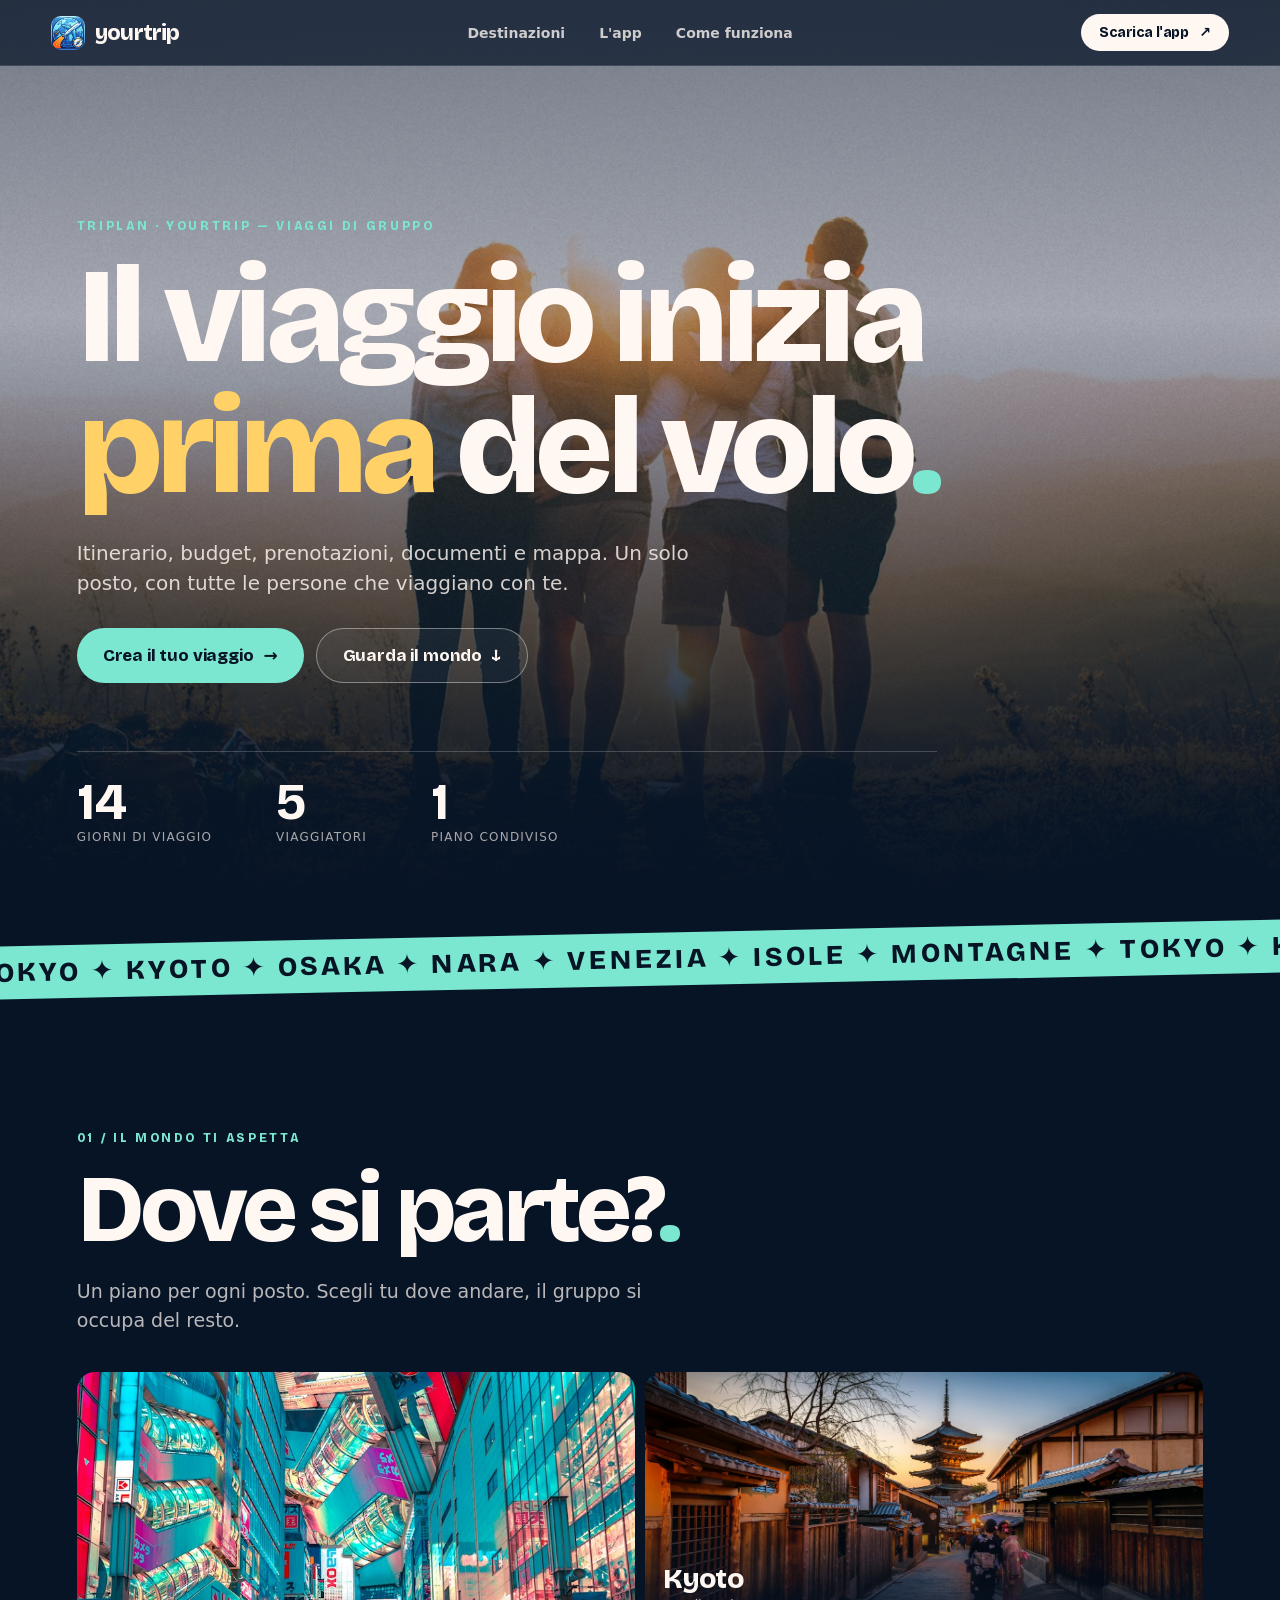
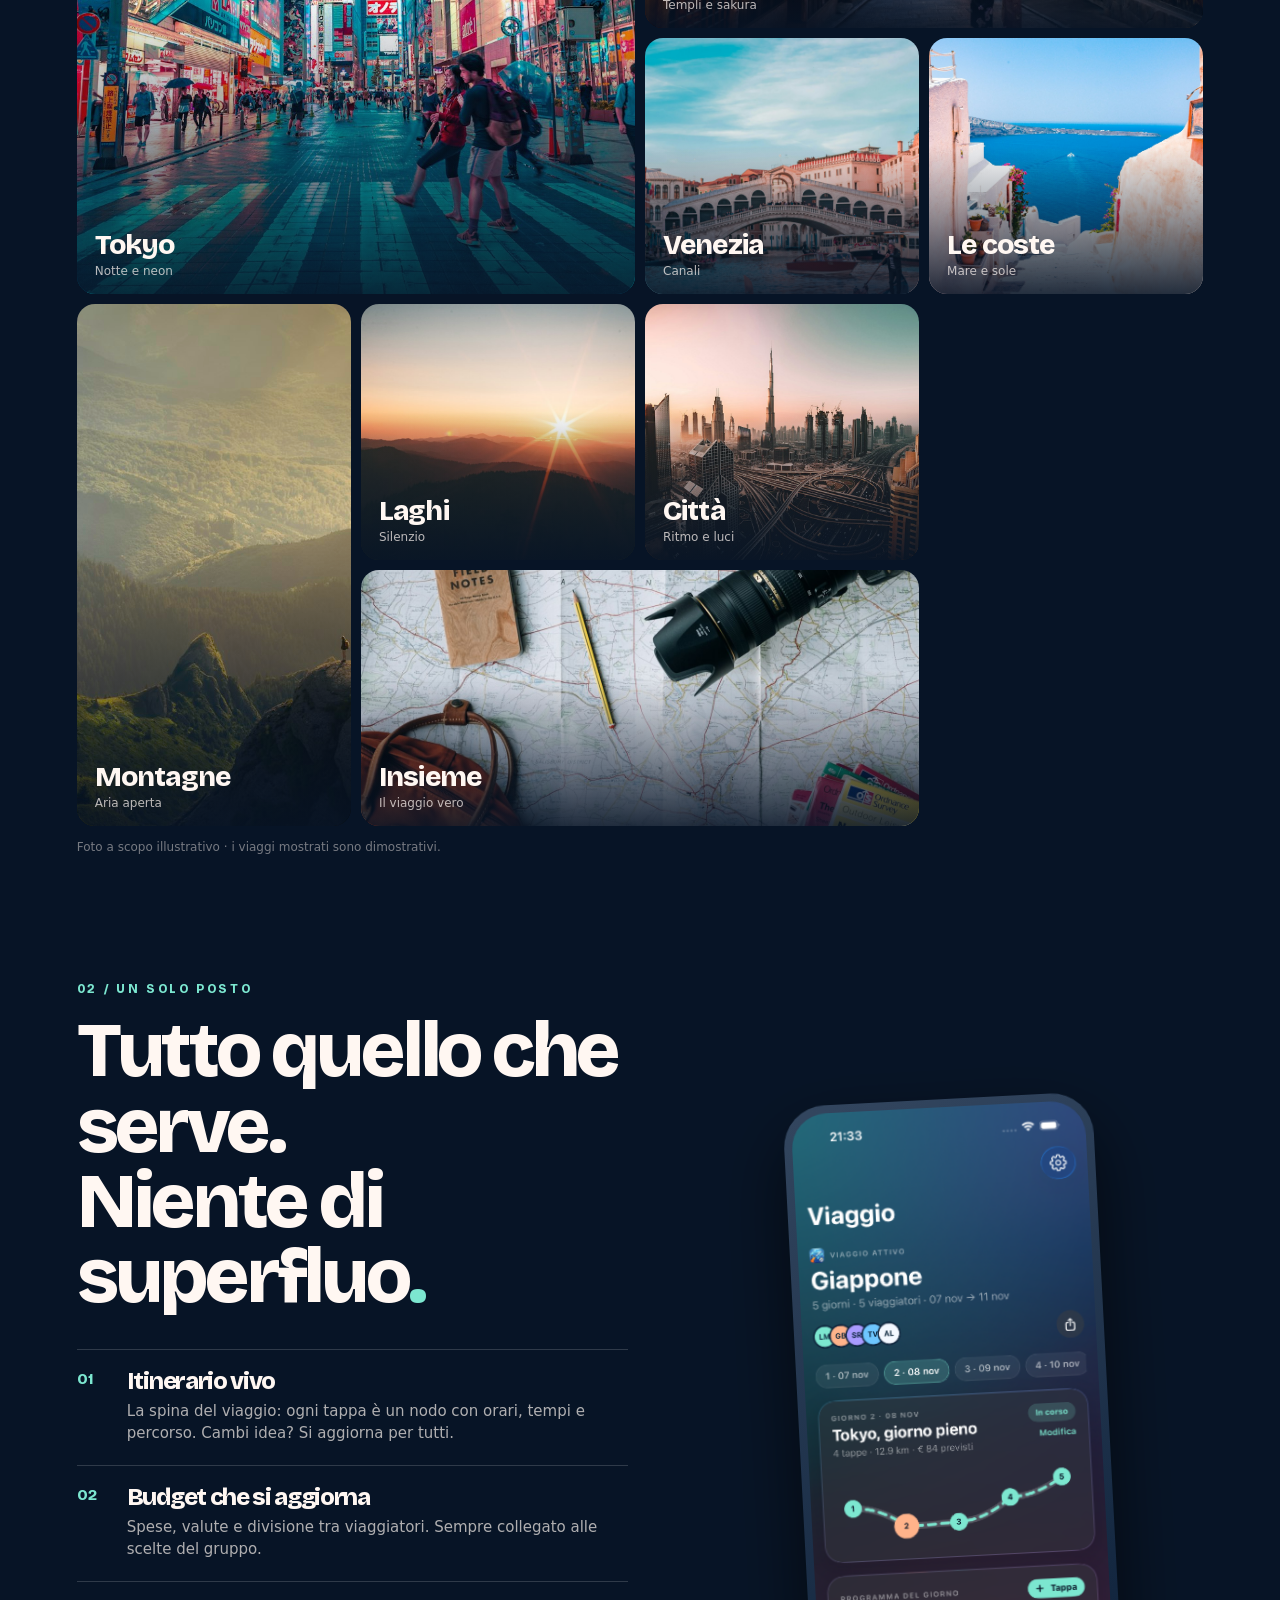
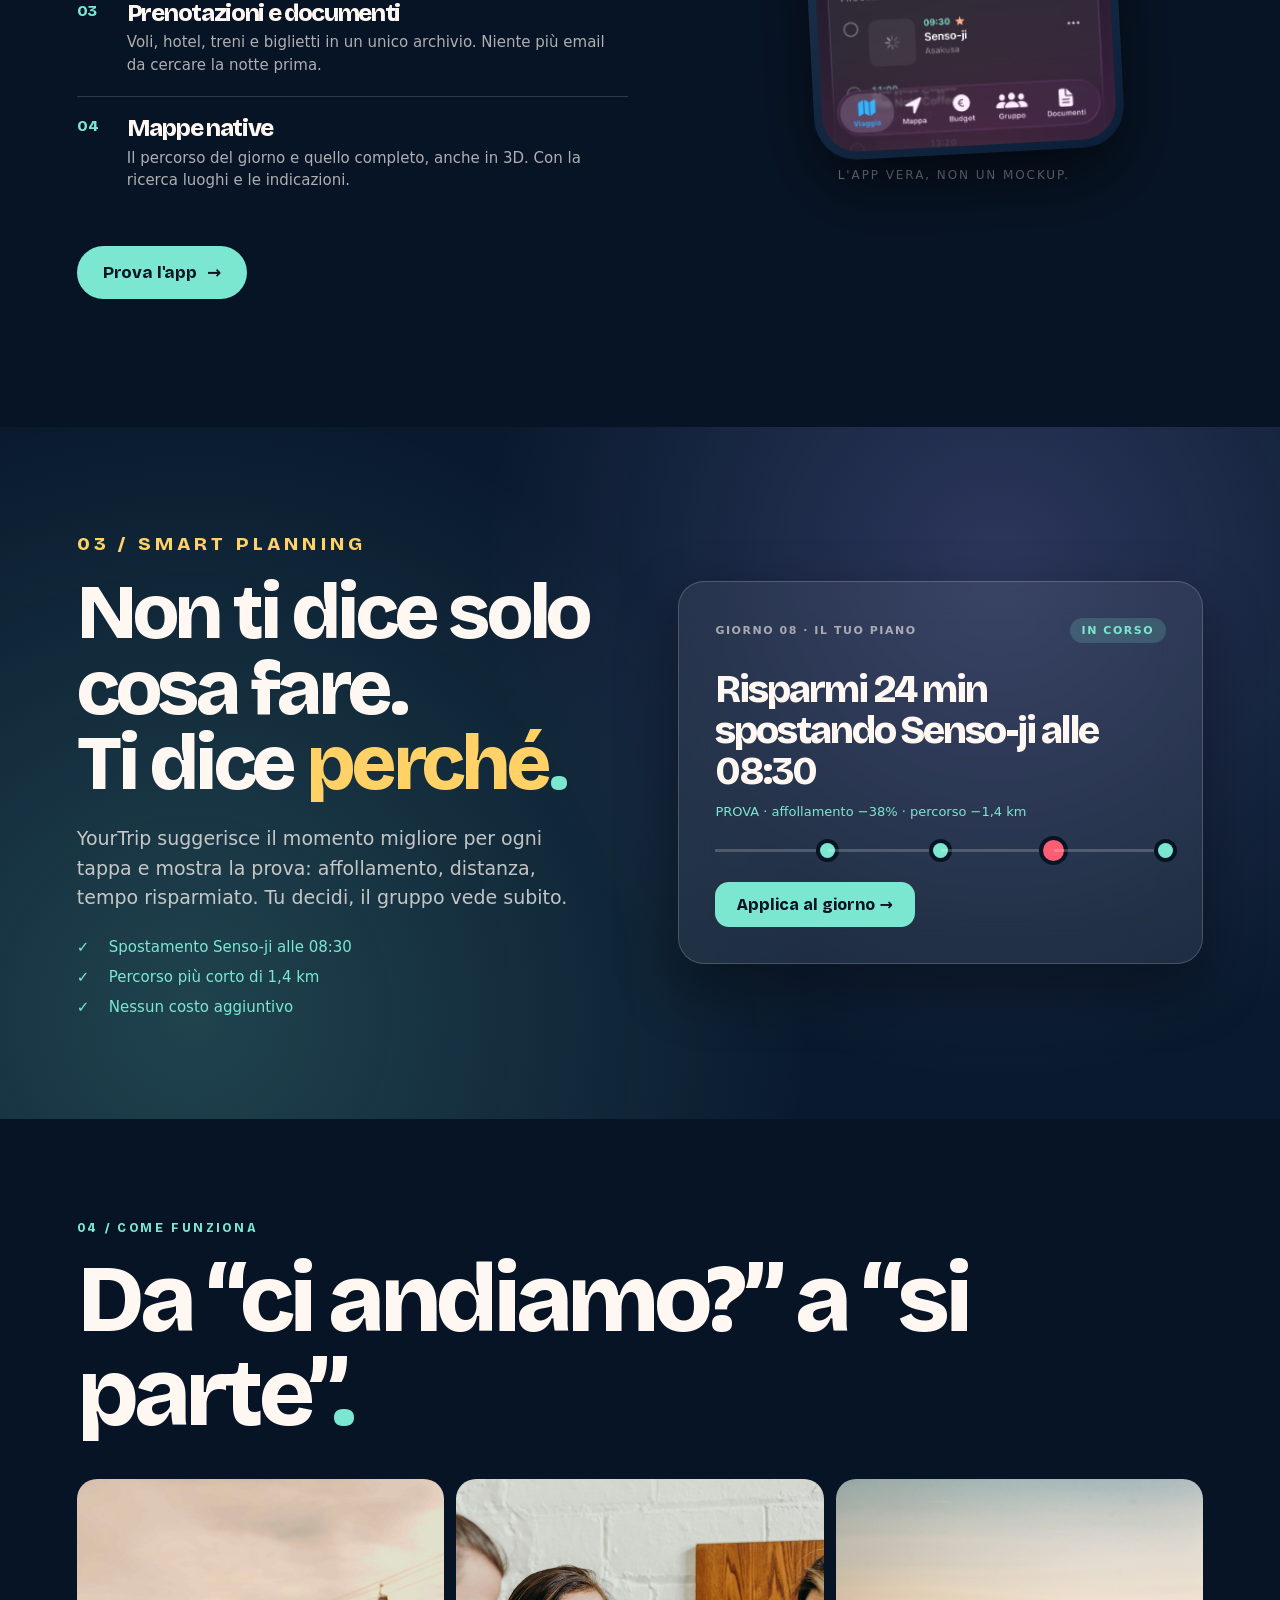
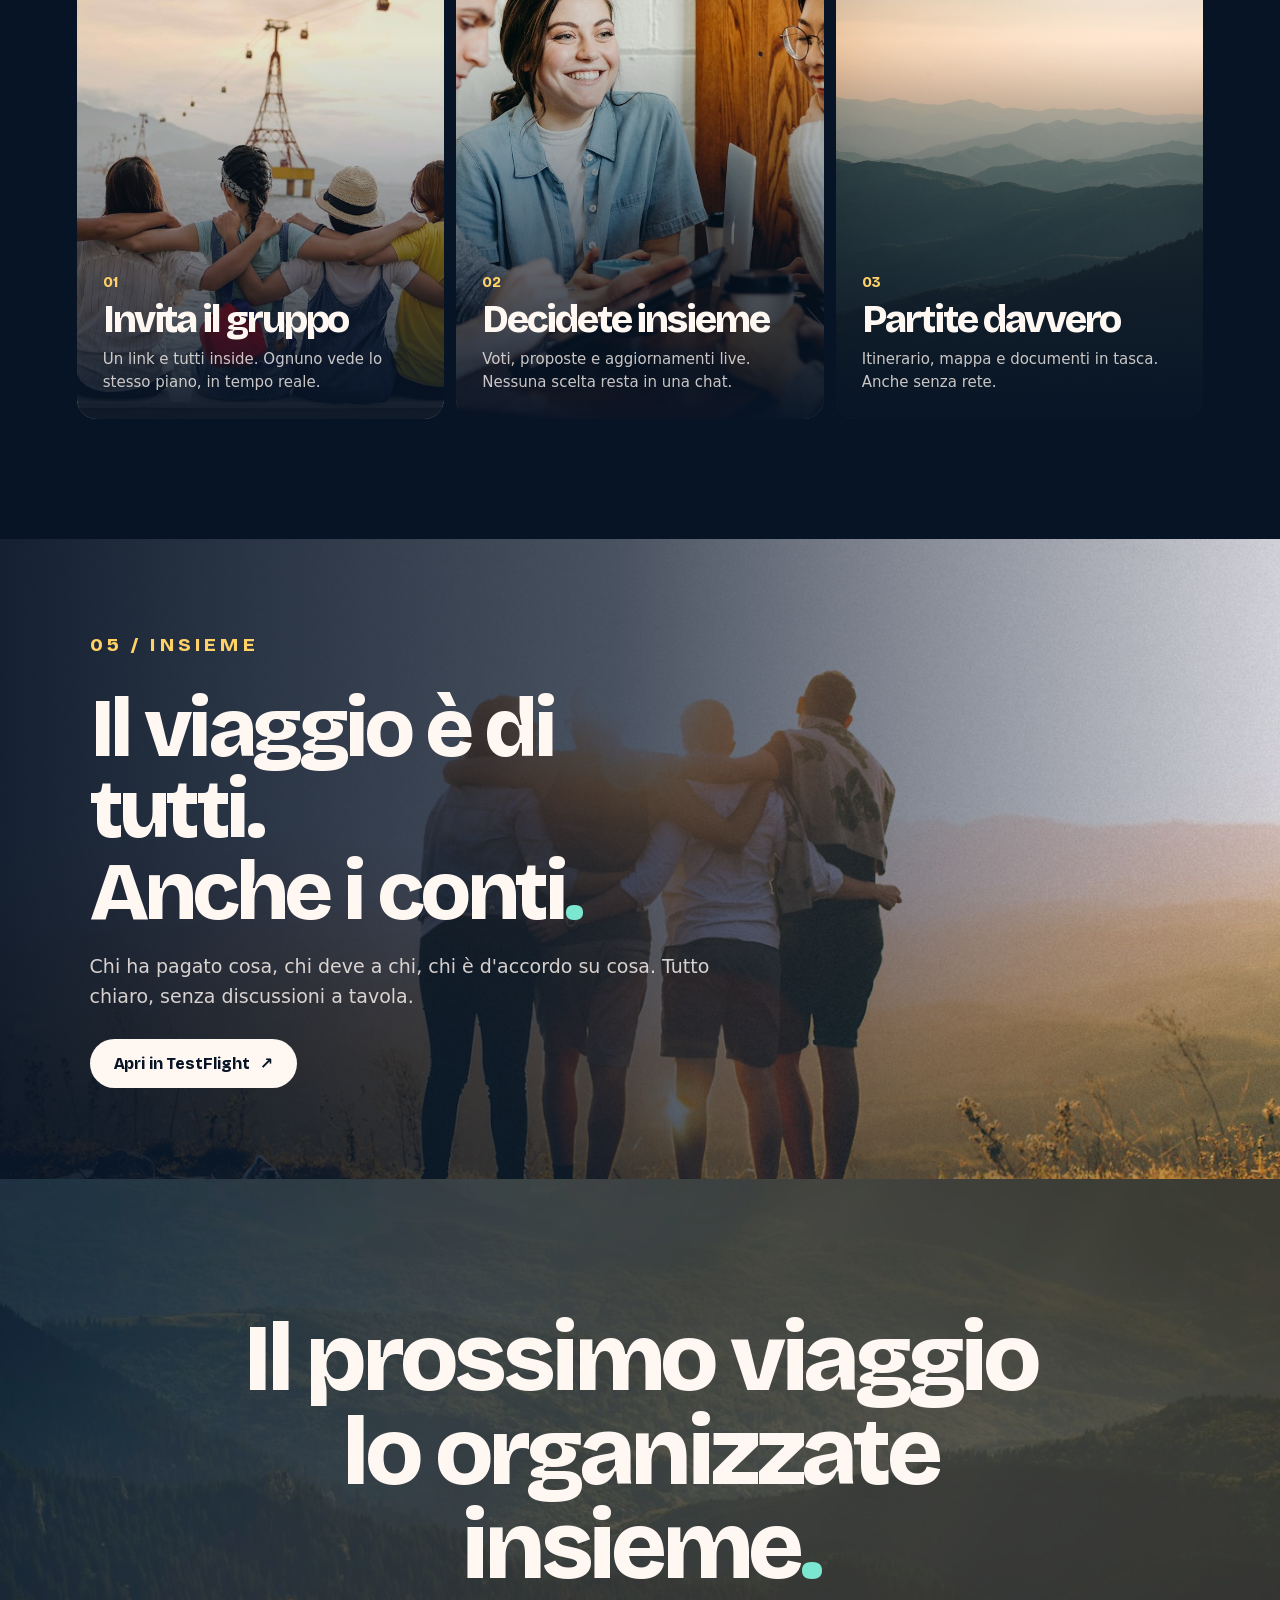
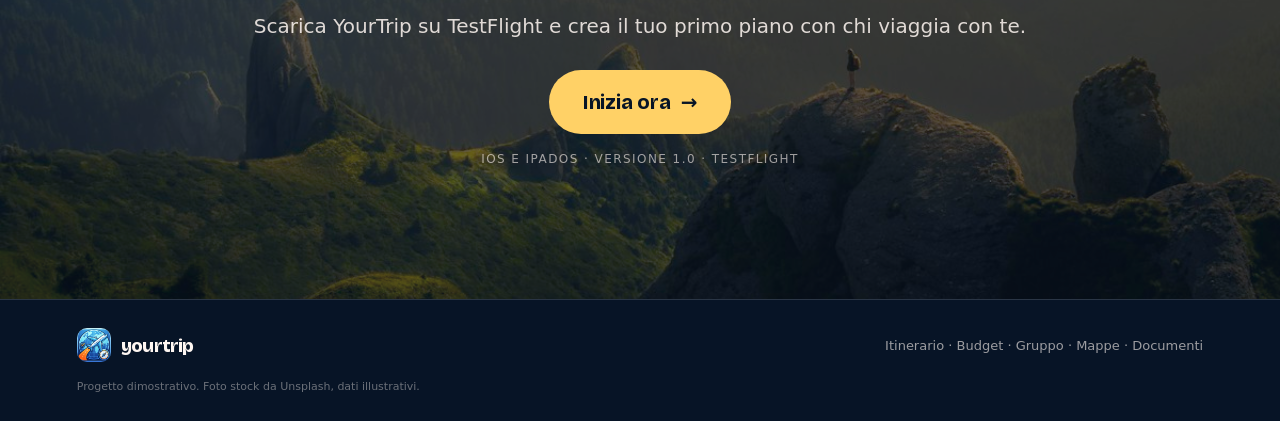
==== commit 842aed9e: "Deploy YourTrip site at /your.trip" ====
--- a/index.html
+++ b/index.html
@@ -1,528 +1,7 @@
-<!DOCTYPE html><html lang="en"><head><meta charSet="utf-8"/><meta name="viewport" content="width=device-width, initial-scale=1, shrink-to-fit=no"/><meta http-equiv="X-UA-Compatible" content="IE=edge"/><link rel="preload" href="/_expo/static/css/global-e319058c1fa41b24cc1f95496e82bce6.css" as="style"/><link rel="preload" href="/_expo/static/js/web/__expo-metro-runtime-8c088df87a31e4e6accd81c554ec290d.js" as="script"/><link rel="preload" href="/_expo/static/js/web/_layout-4a7d4abd505cf6bd5ef3fba08323faf4.js" as="script"/><link rel="preload" href="/_expo/static/js/web/index-524f16ece4bc6c10cab82fb8c7026f50.js" as="script"/><link rel="preload" href="/_expo/static/js/web/__common-313e8e305ba56b42c52979334a9668b5.js" as="script"/><link rel="preload" href="/_expo/static/js/web/entry-ccff95bbab4939d7dfc0a342f44e87e2.js" as="script"/><style id="expo-reset">#root,body,html{height:100%}body{overflow:hidden}#root{display:flex}</style><style id="react-native-stylesheet">[stylesheet-group="0"]{}
-body{margin:0;}
-button::-moz-focus-inner,input::-moz-focus-inner{border:0;padding:0;}
-html{-ms-text-size-adjust:100%;-webkit-text-size-adjust:100%;-webkit-tap-highlight-color:rgba(0,0,0,0);}
-input::-webkit-search-cancel-button,input::-webkit-search-decoration,input::-webkit-search-results-button,input::-webkit-search-results-decoration{display:none;}
-[stylesheet-group="1"]{}
-.css-11aywtz{-moz-appearance:textfield;-webkit-appearance:none;background-color:rgba(0,0,0,0.00);border-bottom-left-radius:0px;border-bottom-right-radius:0px;border-top-left-radius:0px;border-top-right-radius:0px;border:0 solid black;box-sizing:border-box;font:14px -apple-system,BlinkMacSystemFont,"Segoe UI",Roboto,Helvetica,Arial,sans-serif;margin:0px;padding:0px;resize:none;}
-.css-146c3p1{background-color:rgba(0,0,0,0.00);border:0 solid black;box-sizing:border-box;color:rgba(0,0,0,1.00);display:inline;font:14px -apple-system,BlinkMacSystemFont,"Segoe UI",Roboto,Helvetica,Arial,sans-serif;list-style:none;margin:0px;padding:0px;position:relative;text-align:start;text-decoration:none;white-space:pre-wrap;word-wrap:break-word;}
-.css-1jxf684{background-color:rgba(0,0,0,0.00);border:0 solid black;box-sizing:border-box;color:inherit;display:inline;font:inherit;list-style:none;margin:0px;padding:0px;position:relative;text-align:inherit;text-decoration:none;white-space:inherit;word-wrap:break-word;}
-.css-9pa8cd{bottom:0px;height:100%;left:0px;opacity:0;position:absolute;right:0px;top:0px;width:100%;z-index:-1;}
-.css-g5y9jx{align-content:flex-start;align-items:stretch;background-color:rgba(0,0,0,0.00);border:0 solid black;box-sizing:border-box;display:flex;flex-basis:auto;flex-direction:column;flex-shrink:0;list-style:none;margin:0px;min-height:0px;min-width:0px;padding:0px;position:relative;text-decoration:none;z-index:0;}
-[stylesheet-group="2"]{}
-.r-11mg6pl{border-bottom-color:rgba(255,255,255,1.00);border-left-color:rgba(255,255,255,1.00);border-right-color:rgba(255,255,255,1.00);border-top-color:rgba(255,255,255,1.00);}
-.r-13awgt0{flex:1;}
-.r-1483oga{border-bottom-color:rgba(18,20,43,0.08);border-left-color:rgba(18,20,43,0.08);border-right-color:rgba(18,20,43,0.08);border-top-color:rgba(18,20,43,0.08);}
-.r-15ivh09{border-bottom-width:7px;border-left-width:7px;border-right-width:7px;border-top-width:7px;}
-.r-15v9vvb{border-bottom-color:rgba(7,20,38,1.00);border-left-color:rgba(7,20,38,1.00);border-right-color:rgba(7,20,38,1.00);border-top-color:rgba(7,20,38,1.00);}
-.r-16uyjmq{border-bottom-left-radius:22px;border-bottom-right-radius:22px;border-top-left-radius:22px;border-top-right-radius:22px;}
-.r-1867qdf{border-bottom-left-radius:16px;border-bottom-right-radius:16px;border-top-left-radius:16px;border-top-right-radius:16px;}
-.r-1awa8pu{border-bottom-color:rgba(101,119,134,1.00);border-left-color:rgba(101,119,134,1.00);border-right-color:rgba(101,119,134,1.00);border-top-color:rgba(101,119,134,1.00);}
-.r-1bq2mok{margin:3px;}
-.r-1d4xg89{border-bottom-color:rgba(170,184,194,1.00);border-left-color:rgba(170,184,194,1.00);border-right-color:rgba(170,184,194,1.00);border-top-color:rgba(170,184,194,1.00);}
-.r-1dzdj1l{border-bottom-left-radius:10px;border-bottom-right-radius:10px;border-top-left-radius:10px;border-top-right-radius:10px;}
-.r-1f0042m{border-bottom-left-radius:5px;border-bottom-right-radius:5px;border-top-left-radius:5px;border-top-right-radius:5px;}
-.r-1fuqb1j{border-bottom-left-radius:24px;border-bottom-right-radius:24px;border-top-left-radius:24px;border-top-right-radius:24px;}
-.r-1g868lv{border-bottom-color:rgba(255,255,255,0.14);border-left-color:rgba(255,255,255,0.14);border-right-color:rgba(255,255,255,0.14);border-top-color:rgba(255,255,255,0.14);}
-.r-1j16mh1{border-bottom-left-radius:100%;border-bottom-right-radius:100%;border-top-left-radius:100%;border-top-right-radius:100%;}
-.r-1jkafct{border-bottom-left-radius:2px;border-bottom-right-radius:2px;border-top-left-radius:2px;border-top-right-radius:2px;}
-.r-1jyn79y{border-bottom-color:rgba(0,150,136,1.00);border-left-color:rgba(0,150,136,1.00);border-right-color:rgba(0,150,136,1.00);border-top-color:rgba(0,150,136,1.00);}
-.r-1k4hia5{border-bottom-color:rgba(27,44,72,1.00);border-left-color:rgba(27,44,72,1.00);border-right-color:rgba(27,44,72,1.00);border-top-color:rgba(27,44,72,1.00);}
-.r-1llaxt6{border-bottom-left-radius:30px;border-bottom-right-radius:30px;border-top-left-radius:30px;border-top-right-radius:30px;}
-.r-1mxhqmb{border-bottom-left-radius:11px;border-bottom-right-radius:11px;border-top-left-radius:11px;border-top-right-radius:11px;}
-.r-1n043jc{border-bottom-left-radius:38px;border-bottom-right-radius:38px;border-top-left-radius:38px;border-top-right-radius:38px;}
-.r-1objs86{border-bottom-color:rgba(255,255,255,0.45);border-left-color:rgba(255,255,255,0.45);border-right-color:rgba(255,255,255,0.45);border-top-color:rgba(255,255,255,0.45);}
-.r-1pcd2l5{padding:20px;}
-.r-1phboty{border-bottom-style:solid;border-left-style:solid;border-right-style:solid;border-top-style:solid;}
-.r-1q9bdsx{border-bottom-left-radius:12px;border-bottom-right-radius:12px;border-top-left-radius:12px;border-top-right-radius:12px;}
-.r-1qsk4np{overflow-x:clip;overflow-y:clip;}
-.r-1rf8fdq{border-bottom-width:1.5px;border-left-width:1.5px;border-right-width:1.5px;border-top-width:1.5px;}
-.r-1rvyss1{border-bottom-color:rgba(255,255,255,0.20);border-left-color:rgba(255,255,255,0.20);border-right-color:rgba(255,255,255,0.20);border-top-color:rgba(255,255,255,0.20);}
-.r-1slz7xr{padding:14px;}
-.r-1sp51qo{padding:10px;}
-.r-1txcine{border-bottom-left-radius:13px;border-bottom-right-radius:13px;border-top-left-radius:13px;border-top-right-radius:13px;}
-.r-1udh08x{overflow-x:hidden;overflow-y:hidden;}
-.r-1uu6nss{padding:5px;}
-.r-1vnd4cf{border-bottom-color:rgba(11,31,56,1.00);border-left-color:rgba(11,31,56,1.00);border-right-color:rgba(11,31,56,1.00);border-top-color:rgba(11,31,56,1.00);}
-.r-1xfd6ze{border-bottom-left-radius:8px;border-bottom-right-radius:8px;border-top-left-radius:8px;border-top-right-radius:8px;}
-.r-1y8424n{border-bottom-color:rgba(255,255,255,0.22);border-left-color:rgba(255,255,255,0.22);border-right-color:rgba(255,255,255,0.22);border-top-color:rgba(255,255,255,0.22);}
-.r-1ylenci{border-bottom-left-radius:15px;border-bottom-right-radius:15px;border-top-left-radius:15px;border-top-right-radius:15px;}
-.r-494qqr{padding:32px;}
-.r-4a18lf{border-bottom-color:rgba(255,0,0,1.00);border-left-color:rgba(255,0,0,1.00);border-right-color:rgba(255,0,0,1.00);border-top-color:rgba(255,0,0,1.00);}
-.r-4zvafu{border-bottom-left-radius:26px;border-bottom-right-radius:26px;border-top-left-radius:26px;border-top-right-radius:26px;}
-.r-60ke3l{border-bottom-color:rgba(0,128,0,1.00);border-left-color:rgba(0,128,0,1.00);border-right-color:rgba(0,128,0,1.00);border-top-color:rgba(0,128,0,1.00);}
-.r-6ncur5{border-bottom-left-radius:18px;border-bottom-right-radius:18px;border-top-left-radius:18px;border-top-right-radius:18px;}
-.r-6t2glc{border-bottom-left-radius:40px;border-bottom-right-radius:40px;border-top-left-radius:40px;border-top-right-radius:40px;}
-.r-9x6qib{border-bottom-color:rgba(204,214,221,1.00);border-left-color:rgba(204,214,221,1.00);border-right-color:rgba(204,214,221,1.00);border-top-color:rgba(204,214,221,1.00);}
-.r-a1yn9n{border-bottom-left-radius:28px;border-bottom-right-radius:28px;border-top-left-radius:28px;border-top-right-radius:28px;}
-.r-af1wpz{border-bottom-color:rgba(255,255,255,0.12);border-left-color:rgba(255,255,255,0.12);border-right-color:rgba(255,255,255,0.12);border-top-color:rgba(255,255,255,0.12);}
-.r-cdmcib{border-bottom-left-radius:3px;border-bottom-right-radius:3px;border-top-left-radius:3px;border-top-right-radius:3px;}
-.r-cpet4d{border-bottom-left-radius:999px;border-bottom-right-radius:999px;border-top-left-radius:999px;border-top-right-radius:999px;}
-.r-crgep1{margin:0px;}
-.r-d045u9{border-bottom-width:2px;border-left-width:2px;border-right-width:2px;border-top-width:2px;}
-.r-d23pfw{padding:24px;}
-.r-edyy15{padding:8px;}
-.r-fx7oqy{border-bottom-color:rgba(0,0,255,1.00);border-left-color:rgba(0,0,255,1.00);border-right-color:rgba(0,0,255,1.00);border-top-color:rgba(0,0,255,1.00);}
-.r-kdyh1x{border-bottom-left-radius:6px;border-bottom-right-radius:6px;border-top-left-radius:6px;border-top-right-radius:6px;}
-.r-krxsd3{display:-webkit-box;}
-.r-rs99b7{border-bottom-width:1px;border-left-width:1px;border-right-width:1px;border-top-width:1px;}
-.r-sdzq82{border-bottom-color:rgba(255,255,255,0.30);border-left-color:rgba(255,255,255,0.30);border-right-color:rgba(255,255,255,0.30);border-top-color:rgba(255,255,255,0.30);}
-.r-sg21xg{flex:0.75;}
-.r-t23y2h{border-bottom-left-radius:14px;border-bottom-right-radius:14px;border-top-left-radius:14px;border-top-right-radius:14px;}
-.r-t60dpp{padding:0px;}
-.r-wg31gx{border-bottom-color:rgba(49,53,56,1.00);border-left-color:rgba(49,53,56,1.00);border-right-color:rgba(49,53,56,1.00);border-top-color:rgba(49,53,56,1.00);}
-.r-xoduu5{display:inline-flex;}
-.r-y47klf{border-bottom-left-radius:20px;border-bottom-right-radius:20px;border-top-left-radius:20px;border-top-right-radius:20px;}
-.r-ywje51{margin:auto;}
-.r-z2wwpe{border-bottom-left-radius:4px;border-bottom-right-radius:4px;border-top-left-radius:4px;border-top-right-radius:4px;}
-[stylesheet-group="2.1"]{}
-.r-11f147o{padding-bottom:8px;padding-top:8px;}
-.r-17q4wm6{margin-left:5px;margin-right:5px;}
-.r-184id4b{margin-bottom:12px;margin-top:12px;}
-.r-1c8wk46{padding-bottom:48px;padding-top:48px;}
-.r-1d7mnkm{padding-bottom:15px;padding-top:15px;}
-.r-1e084wi{padding-left:0px;padding-right:0px;}
-.r-1la3zjv{padding-bottom:18px;padding-top:18px;}
-.r-1m1l54l{padding-left:11px;padding-right:11px;}
-.r-1ml3abn{padding-bottom:14px;padding-top:14px;}
-.r-1mmae3n{padding-bottom:12px;padding-top:12px;}
-.r-1ntr0p{padding-left:5px;padding-right:5px;}
-.r-1rsorjc{padding-left:36px;padding-right:36px;}
-.r-1s5swlz{padding-bottom:9px;padding-top:9px;}
-.r-1ubuhtd{padding-left:10px;padding-right:10px;}
-.r-1y4xh09{padding-bottom:60px;padding-top:60px;}
-.r-1yd117h{padding-bottom:7px;padding-top:7px;}
-.r-284m6k{padding-left:18px;padding-right:18px;}
-.r-2iu1ne{padding-bottom:74px;padding-top:74px;}
-.r-3o4zer{padding-left:12px;padding-right:12px;}
-.r-6gfqd{padding-bottom:26px;padding-top:26px;}
-.r-a7330m{padding-bottom:30px;padding-top:30px;}
-.r-cxgwc0{padding-left:24px;padding-right:24px;}
-.r-f8sm7e{margin-left:auto;margin-right:auto;}
-.r-is05cd{padding-left:8px;padding-right:8px;}
-.r-jdiy1a{margin-left:11px;margin-right:11px;}
-.r-jmpdkj{padding-bottom:66px;padding-top:66px;}
-.r-jusfrs{margin-left:12px;margin-right:12px;}
-.r-n5f61p{margin-bottom:3px;margin-top:3px;}
-.r-n7gxbd{padding-left:4px;padding-right:4px;}
-.r-o8wjku{padding-left:48px;padding-right:48px;}
-.r-qbhcsz{padding-bottom:64px;padding-top:64px;}
-.r-rehuqn{padding-bottom:5px;padding-top:5px;}
-.r-u4gi5m{padding-left:13px;padding-right:13px;}
-.r-u9wvl5{padding-left:20px;padding-right:20px;}
-.r-ubg91z{padding-left:15px;padding-right:15px;}
-.r-ugi1tw{padding-left:5%;padding-right:5%;}
-.r-unwgkq{padding-bottom:78px;padding-top:78px;}
-.r-w7s2jr{padding-bottom:16px;padding-top:16px;}
-.r-ytbthy{padding-bottom:10px;padding-top:10px;}
-.r-ywh0we{padding-bottom:13px;padding-top:13px;}
-[stylesheet-group="2.2"]{}
-.r-10s2tm5{left:0%;}
-.r-16o8guy{right:100%;}
-.r-1a11zyx{margin-right:12px;}
-.r-1cwvpvk{margin-left:12px;}
-.r-1e97lx8{margin-right:3px;}
-.r-1euzeng{padding-left:24px;}
-.r-1g4tz6n{margin-right:-14.5px;}
-.r-1h31txp{padding-right:16px;}
-.r-1lhn9r{margin-left:-14.5px;}
-.r-1sqnqi2{margin-left:3px;}
-.r-1vl2501{padding-right:24px;}
-.r-9mo606{margin-right:10px;}
-.r-c59us2{left:-3px;}
-.r-dqe1q{right:0%;}
-.r-qb41rp{margin-right:5px;}
-.r-rci37q{left:100%;}
-.r-uhung1{margin-left:10px;}
-.r-vpmibe{right:-3px;}
-.r-w67my2{padding-left:16px;}
-.r-wizibn{margin-left:5px;}
-[stylesheet-group="3"]{}
-.r-103t7w0{color:rgba(18,20,43,0.75);}
-.r-105ug2t{pointer-events:auto!important;}
-.r-109y4c4{height:1px;}
-.r-10b5y5f{letter-spacing:1.4px;}
-.r-10ptun7{height:16px;}
-.r-10v3vxq{transform:scaleX(-1);}
-.r-10x49cs{font-size:10px;}
-.r-10xqauy{padding-top:env(safe-area-inset-top);}
-.r-111xbm8{font-size:42px;}
-.r-116b78n{color:rgba(255,255,255,0.85);}
-.r-117bsoe{margin-bottom:20px;}
-.r-11c0sde{margin-top:24px;}
-.r-11j9u27{visibility:hidden;}
-.r-11mpjr4{background-color:rgba(223,223,223,1.00);}
-.r-11udlyb{background-color:rgba(0,150,136,1.00);}
-.r-11v9fek{min-width:180px;}
-.r-11yh6sk{overflow-x:hidden;}
-.r-12f6czt{top:17px;}
-.r-12vffkv>* {pointer-events:auto;}
-.r-12vffkv{pointer-events:none!important;}
-.r-135wba7{line-height:24px;}
-.r-136ojw6{z-index:2;}
-.r-13aq9py{animation-name:r-1iq689l;}
-.r-13pk3uq{color:rgba(6,42,40,1.00);}
-.r-13qz1uu{width:100%;}
-.r-13tjlyg{transition-duration:0.1s;}
-.r-1444osr{margin-top:18px;}
-.r-1472mwg{height:24px;}
-.r-14a17lr{background-color:rgba(22,199,164,1.00);}
-.r-14gqq1x{margin-top:4px;}
-.r-14ijz5o{font-size:38px;}
-.r-14lw9ot{background-color:rgba(255,255,255,1.00);}
-.r-14sbq61{background-color:rgba(33,150,243,1.00);}
-.r-150rngu{-webkit-overflow-scrolling:touch;}
-.r-157zott{letter-spacing:1.6px;}
-.r-15d164r{margin-bottom:10px;}
-.r-15xi7qz{background-color:rgba(22,199,164,0.45);}
-.r-169er1o{background-color:rgba(5,14,26,1.00);}
-.r-16eto9q{width:12px;}
-.r-16krg75{letter-spacing:-1px;}
-.r-16u2k2s{background-color:rgba(255,93,115,0.55);}
-.r-16y2uox{flex-grow:1;}
-.r-173mn98{align-self:flex-end;}
-.r-173mzie{transform:scaleY(-1);}
-.r-1777fci{justify-content:center;}
-.r-17bb2tj{animation-duration:0.75s;}
-.r-17grq5a{margin-right:-8px;}
-.r-17leim2{background-repeat:repeat;}
-.r-17s6mgv{justify-content:flex-end;}
-.r-17tb59b{opacity:0.7;}
-.r-17tloay{opacity:0.6;}
-.r-17u3ijr{background-color:rgba(155,161,166,0.27);}
-.r-184en5c{z-index:1;}
-.r-18nhz7w{top:-3px;}
-.r-18u1ve8{color:rgba(255,255,255,0.40);}
-.r-18u37iz{flex-direction:row;}
-.r-19h14dv{bottom:28px;}
-.r-19oahor{font-size:64px;}
-.r-19wmn03{width:20px;}
-.r-19z077z{touch-action:none;}
-.r-1a2p6p6{-webkit-text-decoration-style:solid;text-decoration-style:solid;}
-.r-1a3qpe7{top:9px;}
-.r-1a7l8x0{color:rgba(255,255,255,0.60);}
-.r-1a94hhy{background-color:rgba(255,255,255,0.09);}
-.r-1abnn5w{animation-play-state:paused;}
-.r-1acpoxo{width:36px;}
-.r-1aockid{width:40px;}
-.r-1awozwy{align-items:center;}
-.r-1ay1djp{animation-duration:1s;}
-.r-1b43r93{font-size:14px;}
-.r-1bxdhz9{background-color:rgba(124,231,208,1.00);}
-.r-1bymd8e{margin-top:2px;}
-.r-1c6unfx{forced-color-adjust:none;}
-.r-1c85bru{width:270px;}
-.r-1c92x1x{line-height:31px;}
-.r-1ces89m{max-width:420px;}
-.r-1cmwbt1{gap:8px;}
-.r-1cyrq31{background-color:rgba(255,93,115,1.00);}
-.r-1d2f490{left:0px;}
-.r-1d5kdc7{flex-direction:column-reverse;}
-.r-1d7gupr{margin-top:22px;}
-.r-1ddef8g{-webkit-text-decoration-line:underline;text-decoration-line:underline;}
-.r-1dernwh{height:70%;}
-.r-1e5bgqu{mix-blend-mode:multiply;}
-.r-1ei5mc7{cursor:inherit;}
-.r-1enofrn{font-size:12px;}
-.r-1eoj8my{margin-top:26px;}
-.r-1euycsn{flex-direction:row-reverse;}
-.r-1ewcgjf{box-shadow:0px 1px 3px rgba(0,0,0,0.5);}
-.r-1exf2r{font-size:9.5px;}
-.r-1f12m5q{left:14px;}
-.r-1f50eg0{color:rgba(124,231,208,1.00);}
-.r-1ff274t{text-align:right;}
-.r-1g40b8q{z-index:3;}
-.r-1g80hic{opacity:0.8;}
-.r-1g94qm0{margin-top:5px;}
-.r-1ge9hsw{max-width:960px;}
-.r-1ghxqbu{font-variant:tabular-nums;}
-.r-1gkfh8e{font-size:11px;}
-.r-1grwqd5{font-size:12.5px;}
-.r-1h0z5md{justify-content:flex-start;}
-.r-1habvwh{align-items:flex-start;}
-.r-1hjwoze{height:18px;}
-.r-1i10wst{font-size:18px;}
-.r-1i1r89d{background-color:rgba(0,0,0,0.22);}
-.r-1i6wzkk{-moz-transition-property:opacity;-webkit-transition-property:opacity;transition-property:opacity;}
-.r-1i71y14{gap:14px;}
-.r-1ikidpy{letter-spacing:0.5px;}
-.r-1iln25a{word-wrap:normal;}
-.r-1inkyih{font-size:17px;}
-.r-1iusvr4{flex-basis:0px;}
-.r-1janqcz{width:16px;}
-.r-1jg9483{width:8px;}
-.r-1jkjb{margin-left:8px;}
-.r-1kb76zh{margin-right:8px;}
-.r-1kfrs79{font-weight:600;}
-.r-1kihuf0{align-self:center;}
-.r-1kt6imw{line-height:27px;}
-.r-1ld3bg{top:-4px;}
-.r-1ldzwu0{animation-timing-function:linear;}
-.r-1loqt21{cursor:pointer;}
-.r-1lpkw27{color:rgba(18,20,43,1.00);}
-.r-1lvwbn0{width:274px;}
-.r-1lyunjw{letter-spacing:-1.4px;}
-.r-1mi0q7o{padding-bottom:10px;}
-.r-1mlwlqe{flex-basis:auto;}
-.r-1mrlafo{background-position:0;}
-.r-1muvv40{animation-iteration-count:infinite;}
-.r-1n9egfs{background-color:rgba(124,231,208,0.14);}
-.r-1naamh8{background-color:rgba(255,255,255,0.28);}
-.r-1niwhzg{background-color:rgba(0,0,0,0.00);}
-.r-1nlw0im{bottom:8px;}
-.r-1no09lo{margin-top:28px;}
-.r-1nxhmzv{margin-bottom:28px;}
-.r-1ny4l3l{outline-style:none;}
-.r-1ocf4r9{scroll-snap-type:y mandatory;}
-.r-1onu96p{border-curve:continuous;}
-.r-1or9b2r{height:10px;}
-.r-1oszu61{align-items:stretch;}
-.r-1otgn73{touch-action:manipulation;}
-.r-1ozpbmi{font-size:10.5px;}
-.r-1p0dtai{bottom:0px;}
-.r-1p34edr{background-color:rgba(124,92,255,1.00);}
-.r-1p7b5x1{color:rgba(244,248,255,1.00);}
-.r-1peese0{margin-bottom:24px;}
-.r-1pi2tsx{height:100%;}
-.r-1pm8pkb{font-family:Courier;}
-.r-1pr0nct{background-color:rgba(240,233,255,1.00);}
-.r-1q8c80s{height:190px;}
-.r-1qd0xha{font-family:-apple-system,BlinkMacSystemFont,"Segoe UI",Roboto,Helvetica,Arial,sans-serif;}
-.r-1qqq3gs{color:rgba(92,95,115,1.00);}
-.r-1qulhi1{animation-name:r-1pzkwqh;}
-.r-1r4fvd0{color:rgba(82,169,255,1.00);}
-.r-1r74h94{left:8px;}
-.r-1r8g8re{height:36px;}
-.r-1ra0lkn{font-size:30px;}
-.r-1rnoaur{overflow-y:auto;}
-.r-1rqp49e{color:rgba(255,255,255,0.50);}
-.r-1s2bzr4{margin-top:12px;}
-.r-1s39azw{max-width:780px;}
-.r-1ssbvtb{gap:12px;}
-.r-1sxrcry{background-size:auto;}
-.r-1tgfunj{gap:40px;}
-.r-1tsoen8{border-bottom-color:rgba(255,255,255,0.12);}
-.r-1u2zzbn{gap:34px;}
-.r-1udbk01{text-overflow:ellipsis;}
-.r-1ui5ee8{font-size:32px;}
-.r-1urfncx{height:210px;}
-.r-1vamr63{max-width:720px;}
-.r-1vr29t4{font-weight:800;}
-.r-1w6e6rj{flex-wrap:wrap;}
-.r-1wbh5a2{flex-shrink:1;}
-.r-1wdrcqj{max-width:1240px;}
-.r-1wqnalu{font-family:Bricolage Grotesque;}
-.r-1ws2f5x{font-size:11.5px;}
-.r-1wtj0ep{justify-content:space-between;}
-.r-1wyyakw{z-index:-1;}
-.r-1wzrnnt{margin-top:16px;}
-.r-1x0uki6{margin-top:20px;}
-.r-1x7knxu{opacity:0.34;}
-.r-1xbbgt2{letter-spacing:-1.8px;}
-.r-1xc1bs1{color:rgba(255,255,255,0.72);}
-.r-1xcajam{position:fixed;}
-.r-1xnzce8{-moz-user-select:text;-webkit-user-select:text;user-select:text;}
-.r-1xpsq9i{box-shadow:0px 3px 3px rgba(0, 0, 0, 0.33);}
-.r-1xqanmc{aspect-ratio:1.33;}
-.r-1xzupcd{width:13px;}
-.r-1y00bll{gap:9px;}
-.r-1yef0xd{animation-name:r-11cv4x;}
-.r-1ym3atv{z-index:50;}
-.r-1ynuqkt{color:rgba(255,255,255,0.35);}
-.r-1yvhtrz{width:32px;}
-.r-1z7xyo{min-height:640px;}
-.r-2agvir{line-height:34px;}
-.r-2eszeu::-webkit-scrollbar{display:none}
-.r-2eszeu{scrollbar-width:none;}
-.r-30o5oe{-moz-appearance:none;-ms-appearance:none;-webkit-appearance:none;appearance:none;}
-.r-356f0p{letter-spacing:0.35px;}
-.r-37tt59{line-height:32px;}
-.r-3da1kt{height:8px;}
-.r-3mc0re{right:8px;}
-.r-3s2u2q{white-space:nowrap;}
-.r-417010{z-index:0;}
-.r-4gszlv{background-size:cover;}
-.r-4v7adb{height:5px;}
-.r-580adz{gap:5px;}
-.r-5orghg{width:34px;}
-.r-5oul0u{margin-bottom:8px;}
-.r-5soawk{width:10px;}
-.r-60vfwk{min-width:1px;}
-.r-633pao>* {pointer-events:none;}
-.r-633pao{pointer-events:none!important;}
-.r-6dt33c{opacity:1;}
-.r-6gpygo{margin-bottom:12px;}
-.r-6ity3w{margin-top:30px;}
-.r-6kmigx{color:rgba(255,255,255,0.82);}
-.r-6taxm2:-ms-input-placeholder{color:var(--placeholderTextColor);opacity:1;}
-.r-6taxm2::-moz-placeholder{color:var(--placeholderTextColor);opacity:1;}
-.r-6taxm2::-webkit-input-placeholder{color:var(--placeholderTextColor);opacity:1;}
-.r-6taxm2::placeholder{color:var(--placeholderTextColor);opacity:1;}
-.r-726pan{width:31px;}
-.r-76blku{height:21px;}
-.r-7a29px{width:64px;}
-.r-7cikom{font-size:inherit;}
-.r-7q8q6z{cursor:default;}
-.r-7r4507{height:150px;}
-.r-840iz4{gap:28px;}
-.r-88aw7w{background-color:rgba(18,20,43,0.28);}
-.r-8akbws{-webkit-box-orient:vertical;}
-.r-8ay8q1{letter-spacing:0.1px;}
-.r-927nrf{background-color:rgba(105,230,168,1.00);}
-.r-9404uu{letter-spacing:-1.5px;}
-.r-97e31f{padding-bottom:env(safe-area-inset-bottom);}
-.r-9aw3ui{gap:4px;}
-.r-9daxd3{animation-duration:250ms;}
-.r-9r4rsd{background-color:rgba(255,255,255,0.06);}
-.r-a023e6{font-size:15px;}
-.r-a2tzq0{justify-content:space-around;}
-.r-adyw6z{font-size:20px;}
-.r-agouwx{transform:translateZ(0);}
-.r-ah5dr5>* {pointer-events:none;}
-.r-ah5dr5{pointer-events:auto!important;}
-.r-angfs3{color:rgba(255,255,255,0.55);}
-.r-aruset{font-weight:200;}
-.r-b0tnnm{margin-top:38px;}
-.r-b5c481{box-shadow:0px 18px 44px rgba(0,0,0,0.36);}
-.r-b88u0q{font-weight:700;}
-.r-bajy9j{height:230px;}
-.r-bi4vy9{transform:translateY(100%);}
-.r-bnwqim{position:relative;}
-.r-bt1l66{min-height:20px;}
-.r-bual8a{max-width:520px;}
-.r-buy8e9{overflow-y:hidden;}
-.r-bv2aro{padding-left:env(safe-area-inset-left);}
-.r-c68hjy{color:rgba(161,161,161,1.00);}
-.r-c8f5pn{background-color:rgba(255,255,255,0.10);}
-.r-cpa5s6{scroll-snap-align:start;}
-.r-cqee49{color:rgba(0,0,0,1.00);}
-.r-cv4lhi{font-size:21px;}
-.r-czj46k{background-color:rgba(17,48,74,1.00);}
-.r-dcqb1h{height:500px;}
-.r-dkge59{background-color:rgba(170,184,194,1.00);}
-.r-dnmrzs{max-width:100%;}
-.r-dvzd6p{right:-1px;}
-.r-e6ktq0{gap:32px;}
-.r-eafdt9{transition-duration:0.15s;}
-.r-ebwn4k{animation-name:r-q67da2;}
-.r-ehq7j7{background-size:contain;}
-.r-ejscvd{width:47%;}
-.r-eqz5dr{flex-direction:column;}
-.r-eu3ka{height:40px;}
-.r-f1odvy{margin-bottom:6px;}
-.r-f4gmv6{gap:16px;}
-.r-f4md8m{background-color:rgba(255,255,255,0.14);}
-.r-f9dfq4{width:88px;}
-.r-fdjqy7{text-align:left;}
-.r-fle48q{box-shadow:0px 0px 20px rgba(18,20,43,0.08);}
-.r-foe95m{letter-spacing:-0.4px;}
-.r-fuez5w{box-shadow:0px 0px 30px rgba(18,20,43,0.18);}
-.r-fyomxp{margin-top:34px;}
-.r-g3mlsw{animation-name:r-t2lo5v;}
-.r-ghxds0{transform:translateY(0%);}
-.r-gtdqiz{position:-webkit-sticky;position:sticky;}
-.r-h0d30l{height:28px;}
-.r-h70s8l{color:rgba(255,247,242,1.00);}
-.r-h8dmy4{box-shadow:0px 0px 40px rgba(0,0,0,0.40);}
-.r-hbpseb{line-height:22px;}
-.r-ht57de{background-color:rgba(32,36,59,1.00);}
-.r-hxflta{padding-right:env(safe-area-inset-right);}
-.r-i933xg{letter-spacing:1.5px;}
-.r-icoktb{opacity:0.5;}
-.r-icto9i{letter-spacing:-0.5px;}
-.r-ijt4xn{background-color:rgba(18,20,43,1.00);}
-.r-ipm5af{top:0px;}
-.r-iz080l{max-width:480px;}
-.r-j8a7i7{background-color:rgba(255,247,242,1.00);}
-.r-jjmaes{max-width:760px;}
-.r-jwli3a{color:rgba(255,255,255,1.00);}
-.r-k200y{align-self:flex-start;}
-.r-kc8jnq{margin-top:6px;}
-.r-kemksi{background-color:rgba(0,0,0,1.00);}
-.r-kizejy{color:rgba(155,161,166,1.00);}
-.r-knv0ih{margin-top:8px;}
-.r-kqphm1{color:rgba(7,20,38,1.00);}
-.r-l0hff8{letter-spacing:-2.6px;}
-.r-l3xdm2{max-width:560px;}
-.r-l71dzp{margin-top:14px;}
-.r-leqjx2{animation-timing-function:cubic-bezier(0.215, 0.61, 0.355, 1);}
-.r-lltvgl{overflow-x:auto;}
-.r-lpb231{height:168px;}
-.r-lrsllp{width:24px;}
-.r-lrvibr{-moz-user-select:none;-webkit-user-select:none;user-select:none;}
-.r-mabqd8{height:32px;}
-.r-majxgm{font-weight:500;}
-.r-mfh4gg{scroll-snap-type:x mandatory;}
-.r-mhe3cw{z-index:10;}
-.r-mro3nb{background-color:rgba(21,23,24,1.00);}
-.r-n6v787{font-size:13px;}
-.r-nljvut{color:rgba(244,248,255,0.56);}
-.r-o4n3w5{width:23px;}
-.r-oajuz8{font-weight:750;}
-.r-ojf8lh{gap:6px;}
-.r-orgf3d{opacity:0;}
-.r-q4m81j{text-align:center;}
-.r-q773ft{background-color:rgba(255,255,255,0.07);}
-.r-qfi6ny{top:30000px;}
-.r-qklmqi{border-bottom-width:1px;}
-.r-qn3fzs{padding-bottom:24px;}
-.r-qqjak8{font-size:9px;}
-.r-rj3vr6{color:rgba(255,255,255,0.65);}
-.r-rjixqe{line-height:20px;}
-.r-rkhjfr{box-shadow:0px 0px 40px rgba(0,0,0,0.50);}
-.r-rs94m5{background-image:url("[data-uri]");}
-.r-s62m2j{animation-timing-function:cubic-bezier(0.47, 0, 0.745, 0.715);}
-.r-sfbmgh{z-index:9999;}
-.r-sga3zk{height:64px;}
-.r-so7y2g{line-height:64px;}
-.r-t4kuo4{background-color:rgba(11,29,51,1.00);}
-.r-tbmifm{height:12px;}
-.r-tp044d{left:90px;}
-.r-tqlgve{line-height:46px;}
-.r-tsynxw{text-transform:uppercase;}
-.r-tzz3ar{flex-wrap:nowrap;}
-.r-u6sd8q{background-repeat:no-repeat;}
-.r-u8s1d{position:absolute;}
-.r-u92y06{background-color:rgba(255,165,0,1.00);}
-.r-uaa2di{gap:10px;}
-.r-ubezar{font-size:16px;}
-.r-ud0q2t{letter-spacing:1px;}
-.r-ueyrd6{line-height:36px;}
-.r-uho16t{font-size:34px;}
-.r-uo3w7t{max-width:1320px;}
-.r-vacyoi{padding-bottom:64px;}
-.r-van48c{caret-color:transparent;}
-.r-vbi3md{font-size:13.5px;}
-.r-vboj7i{top:-7px;}
-.r-vn99v4{-webkit-filter:blur(90px);filter:blur(90px);}
-.r-vupmqe{color:rgba(138,141,160,1.00);}
-.r-vvn4in{background-position:center;}
-.r-vw2c0b{font-weight:bold;}
-.r-wfqgy4{transition-duration:100ms;}
-.r-wkmguz{background-color:rgba(7,20,38,1.00);}
-.r-ws9h79{left:4px;}
-.r-x11e5r{font-family:SFMono-Regular, Menlo, Monaco, Consolas, "Liberation Mono", "Courier New", monospace;}
-.r-x3cy2q{background-size:100% 100%;}
-.r-xnfwke{line-height:38px;}
-.r-xx3c9p{animation-name:r-imtty0;}
-.r-y7v2we{background-color:rgba(32,36,37,1.00);}
-.r-yy2aun{font-size:26px;}
-.r-z0diui{letter-spacing:-1.1px;}
-.r-z80fyv{height:20px;}
-.r-zchlnj{right:0px;}
-.r-zd5lw9{max-width:540px;}
-.r-zx9znk{height:34px;}
-.r-zz5t5d{font-size:28px;}
-.r-zz8wa8{bottom:14px;}
-@-webkit-keyframes r-11cv4x{0%{transform:rotate(0deg);}100%{transform:rotate(360deg);}}
-@-webkit-keyframes r-1iq689l{0%{transform:translateY(0%);}100%{transform:translateY(100%);}}
-@-webkit-keyframes r-1pzkwqh{0%{transform:translateY(100%);}100%{transform:translateY(0%);}}
-@-webkit-keyframes r-imtty0{0%{opacity:0;}100%{opacity:1;}}
-@-webkit-keyframes r-q67da2{0%{transform:translateX(-100%);}100%{transform:translateX(400%);}}
-@-webkit-keyframes r-t2lo5v{0%{opacity:1;}100%{opacity:0;}}
-@keyframes r-11cv4x{0%{transform:rotate(0deg);}100%{transform:rotate(360deg);}}
-@keyframes r-1iq689l{0%{transform:translateY(0%);}100%{transform:translateY(100%);}}
-@keyframes r-1pzkwqh{0%{transform:translateY(100%);}100%{transform:translateY(0%);}}
-@keyframes r-imtty0{0%{opacity:0;}100%{opacity:1;}}
-@keyframes r-q67da2{0%{transform:translateX(-100%);}100%{transform:translateX(400%);}}
-@keyframes r-t2lo5v{0%{opacity:1;}100%{opacity:0;}}</style><link rel="stylesheet" href="/_expo/static/css/global-e319058c1fa41b24cc1f95496e82bce6.css"/></head><body><div id="root"><!--$--><div class="css-g5y9jx r-13awgt0"><!--$--><div class="css-g5y9jx r-13awgt0"><div class="css-g5y9jx" style="flex:1"><div style="position:absolute;left:0;right:0;top:0;bottom:0;pointer-events:none;visibility:hidden"></div><div class="css-g5y9jx r-13awgt0"><div class="css-g5y9jx r-13awgt0 r-1p0dtai r-1d2f490 r-u8s1d r-zchlnj r-ipm5af" style="background-color:rgba(242,242,242,1.00);display:flex"><div class="css-g5y9jx r-13awgt0"><div class="css-g5y9jx r-13awgt0"><!--$--><div class="css-g5y9jx" style="flex:1;background-color:rgba(255,247,242,1.00);padding-top:0px;padding-right:0px;padding-bottom:0px;padding-left:0px"><div class="css-g5y9jx r-150rngu r-eqz5dr r-16y2uox r-1wbh5a2 r-11yh6sk r-1rnoaur r-agouwx" style="flex:1"><div class="css-g5y9jx" style="padding-bottom:0px"><div class="css-g5y9jx r-1awozwy r-j8a7i7 r-18u37iz r-1wtj0ep r-1ml3abn r-u9wvl5"><div class="css-g5y9jx r-1awozwy r-18u37iz r-1y00bll"><div class="css-g5y9jx r-1mlwlqe r-1udh08x r-417010 r-1dzdj1l r-1r8g8re r-1acpoxo"><div class="css-g5y9jx r-1niwhzg r-vvn4in r-u6sd8q r-1p0dtai r-1pi2tsx r-1d2f490 r-u8s1d r-zchlnj r-ipm5af r-13qz1uu r-1wyyakw r-ehq7j7"></div></div><div dir="auto" class="css-146c3p1 r-1lpkw27 r-1wqnalu r-cv4lhi r-1vr29t4 r-16krg75">triplan</div></div><button role="button" tabindex="0" class="css-g5y9jx r-1loqt21 r-1otgn73 r-ijt4xn r-1q9bdsx r-ytbthy r-ubg91z" type="button"><div dir="auto" class="css-146c3p1 r-h70s8l r-1grwqd5 r-b88u0q">Apri l&#x27;app →</div></button></div><div class="css-g5y9jx r-ijt4xn r-1z7xyo r-1udh08x r-1c8wk46 r-u9wvl5 r-bnwqim"><div class="css-g5y9jx r-1p0dtai r-1d2f490 r-u8s1d r-zchlnj r-ipm5af"><div class="css-g5y9jx r-u8s1d" style="width:100%;height:100%"><div class="css-g5y9jx r-1mlwlqe r-1udh08x r-417010 r-1p0dtai r-1d2f490 r-u8s1d r-zchlnj r-ipm5af"><div class="css-g5y9jx r-1niwhzg r-vvn4in r-u6sd8q r-1p0dtai r-1pi2tsx r-1d2f490 r-u8s1d r-zchlnj r-ipm5af r-13qz1uu r-1wyyakw r-4gszlv"></div></div><div class="css-g5y9jx r-1p0dtai r-1d2f490 r-u8s1d r-zchlnj r-ipm5af" style="background-color:rgba(18,20,43,0.52)"></div></div></div><div class="css-g5y9jx r-1p0dtai r-1d2f490 r-u8s1d r-zchlnj r-ipm5af r-633pao"><div class="css-g5y9jx" style="position:absolute;left:9%;top:7%;width:6px;height:6px;border-top-left-radius:3px;border-top-right-radius:3px;border-bottom-right-radius:3px;border-bottom-left-radius:3px;background-color:rgba(255,93,115,1.00);opacity:0.75;transform:translateY(0px) translateX(0px) rotate(0deg)"></div><div class="css-g5y9jx" style="position:absolute;left:46%;top:60%;width:9px;height:9px;border-top-left-radius:4.5px;border-top-right-radius:4.5px;border-bottom-right-radius:4.5px;border-bottom-left-radius:4.5px;background-color:rgba(22,199,164,1.00);opacity:0.75;transform:translateY(0px) translateX(0px) rotate(23deg)"></div><div class="css-g5y9jx" style="position:absolute;left:83%;top:25%;width:12px;height:12px;border-top-left-radius:6px;border-top-right-radius:6px;border-bottom-right-radius:6px;border-bottom-left-radius:6px;background-color:rgba(124,92,255,1.00);opacity:0.75;transform:translateY(0px) translateX(0px) rotate(46deg)"></div><div class="css-g5y9jx" style="position:absolute;left:24%;top:78%;width:15px;height:15px;border-top-left-radius:7.5px;border-top-right-radius:7.5px;border-bottom-right-radius:7.5px;border-bottom-left-radius:7.5px;background-color:rgba(255,209,102,1.00);opacity:0.75;transform:translateY(0px) translateX(0px) rotate(69deg)"></div><div class="css-g5y9jx" style="position:absolute;left:61%;top:43%;width:6px;height:6px;border-top-left-radius:3px;border-top-right-radius:3px;border-bottom-right-radius:3px;border-bottom-left-radius:3px;background-color:rgba(255,93,115,1.00);opacity:0.75;transform:translateY(0px) translateX(0px) rotate(92deg)"></div><div class="css-g5y9jx" style="position:absolute;left:2%;top:8%;width:9px;height:9px;border-top-left-radius:4.5px;border-top-right-radius:4.5px;border-bottom-right-radius:4.5px;border-bottom-left-radius:4.5px;background-color:rgba(22,199,164,1.00);opacity:0.75;transform:translateY(0px) translateX(0px) rotate(115deg)"></div><div class="css-g5y9jx" style="position:absolute;left:39%;top:61%;width:12px;height:12px;border-top-left-radius:6px;border-top-right-radius:6px;border-bottom-right-radius:6px;border-bottom-left-radius:6px;background-color:rgba(124,92,255,1.00);opacity:0.75;transform:translateY(0px) translateX(0px) rotate(138deg)"></div><div class="css-g5y9jx" style="position:absolute;left:76%;top:26%;width:15px;height:15px;border-top-left-radius:7.5px;border-top-right-radius:7.5px;border-bottom-right-radius:7.5px;border-bottom-left-radius:7.5px;background-color:rgba(255,209,102,1.00);opacity:0.75;transform:translateY(0px) translateX(0px) rotate(161deg)"></div><div class="css-g5y9jx" style="position:absolute;left:17%;top:79%;width:6px;height:6px;border-top-left-radius:3px;border-top-right-radius:3px;border-bottom-right-radius:3px;border-bottom-left-radius:3px;background-color:rgba(255,93,115,1.00);opacity:0.75;transform:translateY(0px) translateX(0px) rotate(184deg)"></div><div class="css-g5y9jx" style="position:absolute;left:54%;top:44%;width:9px;height:9px;border-top-left-radius:4.5px;border-top-right-radius:4.5px;border-bottom-right-radius:4.5px;border-bottom-left-radius:4.5px;background-color:rgba(22,199,164,1.00);opacity:0.75;transform:translateY(0px) translateX(0px) rotate(207deg)"></div><div class="css-g5y9jx" style="position:absolute;left:91%;top:9%;width:12px;height:12px;border-top-left-radius:6px;border-top-right-radius:6px;border-bottom-right-radius:6px;border-bottom-left-radius:6px;background-color:rgba(124,92,255,1.00);opacity:0.75;transform:translateY(0px) translateX(0px) rotate(230deg)"></div><div class="css-g5y9jx" style="position:absolute;left:32%;top:62%;width:15px;height:15px;border-top-left-radius:7.5px;border-top-right-radius:7.5px;border-bottom-right-radius:7.5px;border-bottom-left-radius:7.5px;background-color:rgba(255,209,102,1.00);opacity:0.75;transform:translateY(0px) translateX(0px) rotate(253deg)"></div><div class="css-g5y9jx" style="position:absolute;left:69%;top:27%;width:6px;height:6px;border-top-left-radius:3px;border-top-right-radius:3px;border-bottom-right-radius:3px;border-bottom-left-radius:3px;background-color:rgba(255,93,115,1.00);opacity:0.75;transform:translateY(0px) translateX(0px) rotate(276deg)"></div><div class="css-g5y9jx" style="position:absolute;left:10%;top:80%;width:9px;height:9px;border-top-left-radius:4.5px;border-top-right-radius:4.5px;border-bottom-right-radius:4.5px;border-bottom-left-radius:4.5px;background-color:rgba(22,199,164,1.00);opacity:0.75;transform:translateY(0px) translateX(0px) rotate(299deg)"></div><div class="css-g5y9jx" style="position:absolute;left:47%;top:45%;width:12px;height:12px;border-top-left-radius:6px;border-top-right-radius:6px;border-bottom-right-radius:6px;border-bottom-left-radius:6px;background-color:rgba(124,92,255,1.00);opacity:0.75;transform:translateY(0px) translateX(0px) rotate(322deg)"></div><div class="css-g5y9jx" style="position:absolute;left:84%;top:10%;width:15px;height:15px;border-top-left-radius:7.5px;border-top-right-radius:7.5px;border-bottom-right-radius:7.5px;border-bottom-left-radius:7.5px;background-color:rgba(255,209,102,1.00);opacity:0.75;transform:translateY(0px) translateX(0px) rotate(345deg)"></div><div class="css-g5y9jx" style="position:absolute;left:25%;top:63%;width:6px;height:6px;border-top-left-radius:3px;border-top-right-radius:3px;border-bottom-right-radius:3px;border-bottom-left-radius:3px;background-color:rgba(255,93,115,1.00);opacity:0.75;transform:translateY(0px) translateX(0px) rotate(368deg)"></div><div class="css-g5y9jx" style="position:absolute;left:62%;top:28%;width:9px;height:9px;border-top-left-radius:4.5px;border-top-right-radius:4.5px;border-bottom-right-radius:4.5px;border-bottom-left-radius:4.5px;background-color:rgba(22,199,164,1.00);opacity:0.75;transform:translateY(0px) translateX(0px) rotate(391deg)"></div></div><div class="css-g5y9jx r-bnwqim r-136ojw6"><div class="css-g5y9jx r-13awgt0"><div dir="auto" class="css-146c3p1 r-jwli3a r-1wqnalu r-111xbm8 r-1vr29t4 r-l0hff8 r-tqlgve r-1x0uki6 r-1vamr63">Il viaggio inizia <span class="css-1jxf684" style="color:rgba(255,209,102,1.00)">prima</span> del volo.</div><div dir="auto" class="css-146c3p1 r-6kmigx r-a023e6 r-1kt6imw r-1444osr r-l3xdm2">Itinerario, budget, prenotazioni, documenti e mappa. Un solo posto, con tutte le persone che viaggiano con te.</div><div class="css-g5y9jx r-18u37iz r-1w6e6rj r-uaa2di r-1no09lo"><button role="button" tabindex="0" class="css-g5y9jx r-1loqt21 r-1otgn73 r-1awozwy r-1cyrq31 r-1ylenci r-18u37iz r-uaa2di r-1ml3abn r-u9wvl5" type="button"><div dir="auto" class="css-146c3p1 r-1lpkw27 r-vbi3md r-1vr29t4">Crea il tuo viaggio</div><div dir="auto" class="css-146c3p1"></div></button><button role="button" tabindex="0" class="css-g5y9jx r-1loqt21 r-1otgn73 r-1objs86 r-1ylenci r-rs99b7 r-1ml3abn r-284m6k" type="button"><div dir="auto" class="css-146c3p1 r-jwli3a r-vbi3md r-b88u0q">Vedi l&#x27;app in azione</div></button></div><div class="css-g5y9jx r-18u37iz r-1w6e6rj r-uaa2di r-6ity3w"><div class="css-g5y9jx r-1awozwy r-1i1r89d r-16uyjmq r-18u37iz r-ojf8lh r-1yd117h r-1m1l54l"><div dir="auto" class="css-146c3p1"></div><div dir="auto" class="css-146c3p1 r-jwli3a r-1gkfh8e r-1kfrs79">Pianifica con gli amici</div></div><div class="css-g5y9jx r-1awozwy r-1i1r89d r-16uyjmq r-18u37iz r-ojf8lh r-1yd117h r-1m1l54l"><div dir="auto" class="css-146c3p1"></div><div dir="auto" class="css-146c3p1 r-jwli3a r-1gkfh8e r-1kfrs79">Budget sempre aggiornato</div></div><div class="css-g5y9jx r-1awozwy r-1i1r89d r-16uyjmq r-18u37iz r-ojf8lh r-1yd117h r-1m1l54l"><div dir="auto" class="css-146c3p1"></div><div dir="auto" class="css-146c3p1 r-jwli3a r-1gkfh8e r-1kfrs79">Smart planning</div></div></div></div><div class="css-g5y9jx r-1awozwy r-sg21xg" style="margin-top:34px"><div class="css-g5y9jx r-t4kuo4 r-1k4hia5 r-1n043jc r-15ivh09 r-rkhjfr r-dcqb1h r-1slz7xr r-bnwqim r-1lvwbn0"><div class="css-g5y9jx r-169er1o r-1dzdj1l r-1hjwoze r-tp044d r-u8s1d r-1a3qpe7 r-f9dfq4 r-1g40b8q"></div><div class="css-g5y9jx r-1awozwy r-18u37iz r-1y00bll r-1x0uki6"><div class="css-g5y9jx r-14a17lr r-1dzdj1l r-13pk3uq r-1i10wst r-1vr29t4 r-mabqd8 r-37tt59 r-q4m81j r-1yvhtrz">T</div><div class="css-g5y9jx"><div dir="auto" class="css-146c3p1 r-jwli3a r-1b43r93 r-b88u0q">Giappone</div><div dir="auto" class="css-146c3p1 r-1rqp49e r-10x49cs">14 giorni · 5 amici</div></div></div><div class="css-g5y9jx r-czj46k r-y47klf r-1urfncx r-1wzrnnt r-1udh08x r-bnwqim"><div class="css-g5y9jx" style="position:absolute;left:10%;top:72%;width:8px;height:8px;border-top-left-radius:4px;border-top-right-radius:4px;border-bottom-right-radius:4px;border-bottom-left-radius:4px;background-color:rgba(124,231,208,1.00);border-top-width:2px;border-right-width:2px;border-bottom-width:2px;border-left-width:2px;border-top-color:rgba(255,255,255,1.00);border-right-color:rgba(255,255,255,1.00);border-bottom-color:rgba(255,255,255,1.00);border-left-color:rgba(255,255,255,1.00)"></div><div class="css-g5y9jx" style="position:absolute;left:34%;top:54%;width:11px;height:11px;border-top-left-radius:5.5px;border-top-right-radius:5.5px;border-bottom-right-radius:5.5px;border-bottom-left-radius:5.5px;background-color:rgba(124,231,208,1.00);border-top-width:2px;border-right-width:2px;border-bottom-width:2px;border-left-width:2px;border-top-color:rgba(255,255,255,1.00);border-right-color:rgba(255,255,255,1.00);border-bottom-color:rgba(255,255,255,1.00);border-left-color:rgba(255,255,255,1.00)"></div><div class="css-g5y9jx" style="position:absolute;left:58%;top:36%;width:13px;height:13px;border-top-left-radius:6.5px;border-top-right-radius:6.5px;border-bottom-right-radius:6.5px;border-bottom-left-radius:6.5px;background-color:rgba(255,179,138,1.00);border-top-width:2px;border-right-width:2px;border-bottom-width:2px;border-left-width:2px;border-top-color:rgba(255,255,255,1.00);border-right-color:rgba(255,255,255,1.00);border-bottom-color:rgba(255,255,255,1.00);border-left-color:rgba(255,255,255,1.00)"></div><div class="css-g5y9jx" style="position:absolute;left:82%;top:20%;width:9px;height:9px;border-top-left-radius:4.5px;border-top-right-radius:4.5px;border-bottom-right-radius:4.5px;border-bottom-left-radius:4.5px;background-color:rgba(124,231,208,1.00);border-top-width:2px;border-right-width:2px;border-bottom-width:2px;border-left-width:2px;border-top-color:rgba(255,255,255,1.00);border-right-color:rgba(255,255,255,1.00);border-bottom-color:rgba(255,255,255,1.00);border-left-color:rgba(255,255,255,1.00)"></div><div class="css-g5y9jx" style="position:absolute;left:16%;top:78%;width:70%;height:2px;background-color:rgba(124,231,208,0.40);transform:rotate(-32deg)"></div></div><div class="css-g5y9jx r-c8f5pn r-1y8424n r-6ncur5 r-rs99b7 r-1wzrnnt r-1slz7xr"><div dir="auto" class="css-146c3p1 r-1f50eg0 r-qqjak8 r-1vr29t4 r-ud0q2t">GIORNO 08 · IL TUO PIANO</div><div dir="auto" class="css-146c3p1 r-jwli3a r-1grwqd5 r-b88u0q r-kc8jnq">Risparmi 24 min sul giorno 08</div><div dir="auto" class="css-146c3p1 r-1f50eg0 r-1exf2r r-1g94qm0">Affollamento −38% · percorso −1,4 km</div><div class="css-g5y9jx r-1awozwy r-1bxdhz9 r-1dzdj1l r-1s2bzr4 r-1s5swlz"><div dir="auto" class="css-146c3p1 r-13pk3uq r-1gkfh8e r-1vr29t4">Applica al viaggio</div></div></div></div></div></div></div><div class="css-g5y9jx r-1pr0nct r-18u37iz r-1w6e6rj r-1ssbvtb r-a2tzq0 r-6gfqd r-u9wvl5"><div class="css-g5y9jx r-1awozwy r-18u37iz r-1cmwbt1"><div dir="auto" class="css-146c3p1"></div><div dir="auto" class="css-146c3p1 r-1lpkw27 r-1grwqd5 r-b88u0q">Itinerario giorno per giorno</div></div><div class="css-g5y9jx r-1awozwy r-18u37iz r-1cmwbt1"><div dir="auto" class="css-146c3p1"></div><div dir="auto" class="css-146c3p1 r-1lpkw27 r-1grwqd5 r-b88u0q">Spese divise con il gruppo</div></div><div class="css-g5y9jx r-1awozwy r-18u37iz r-1cmwbt1"><div dir="auto" class="css-146c3p1"></div><div dir="auto" class="css-146c3p1 r-1lpkw27 r-1grwqd5 r-b88u0q">Decisioni condivise</div></div><div class="css-g5y9jx r-1awozwy r-18u37iz r-1cmwbt1"><div dir="auto" class="css-146c3p1"></div><div dir="auto" class="css-146c3p1 r-1lpkw27 r-1grwqd5 r-b88u0q">Biglietti e documenti</div></div></div><div class="css-g5y9jx r-qbhcsz r-u9wvl5"><div class="css-g5y9jx"><div dir="auto" class="css-146c3p1 r-1lpkw27 r-1wqnalu r-1ra0lkn r-1vr29t4 r-9404uu r-ueyrd6 r-1s39azw">Smetti di cercare le informazioni in dieci chat diverse.</div></div><div class="css-g5y9jx r-14lw9ot r-1483oga r-1fuqb1j r-rs99b7 r-fle48q r-b0tnnm r-1udh08x"><div class="css-g5y9jx r-1cyrq31 r-bajy9j"><div class="css-g5y9jx r-1mlwlqe r-1udh08x r-417010 r-1p0dtai r-1d2f490 r-u8s1d r-zchlnj r-ipm5af"><div class="css-g5y9jx r-1niwhzg r-vvn4in r-u6sd8q r-1p0dtai r-1pi2tsx r-1d2f490 r-u8s1d r-zchlnj r-ipm5af r-13qz1uu r-1wyyakw r-4gszlv"></div></div></div><div class="css-g5y9jx r-13awgt0 r-uaa2di r-1777fci r-d23pfw"><div dir="auto" class="css-146c3p1"></div><div dir="auto" class="css-146c3p1 r-1lpkw27 r-1wqnalu r-yy2aun r-1vr29t4 r-z0diui r-1c92x1x">La spina del viaggio</div><div dir="auto" class="css-146c3p1 r-1qqq3gs r-1b43r93 r-hbpseb r-bual8a">Ogni tappa è un nodo: orari, tempi e percorso si leggono in un colpo d’occhio. La linea si aggiorna quando il gruppo cambia idea.</div></div></div><div class="css-g5y9jx r-f4gmv6 r-1wzrnnt"><div class="css-g5y9jx r-14lw9ot r-16uyjmq r-rs99b7 r-fle48q r-13awgt0 r-1udh08x" style="border-top-color:rgba(22,199,164,1.00);border-right-color:rgba(22,199,164,1.00);border-bottom-color:rgba(22,199,164,1.00);border-left-color:rgba(22,199,164,1.00)"><div class="css-g5y9jx r-7r4507"><div class="css-g5y9jx r-1mlwlqe r-1udh08x r-417010 r-1p0dtai r-1d2f490 r-u8s1d r-zchlnj r-ipm5af"><div class="css-g5y9jx r-1niwhzg r-vvn4in r-u6sd8q r-1p0dtai r-1pi2tsx r-1d2f490 r-u8s1d r-zchlnj r-ipm5af r-13qz1uu r-1wyyakw r-4gszlv"></div></div></div><div class="css-g5y9jx r-9aw3ui r-1pcd2l5"><div dir="auto" class="css-146c3p1"></div><div dir="auto" class="css-146c3p1 r-1lpkw27 r-1wqnalu r-cv4lhi r-1vr29t4 r-icto9i r-knv0ih">Il budget che si aggiorna</div><div dir="auto" class="css-146c3p1 r-1qqq3gs r-n6v787 r-rjixqe">Spese, valute e divisione tra viaggiatori. Sempre sincronizzato col gruppo.</div></div></div><div class="css-g5y9jx r-14lw9ot r-16uyjmq r-rs99b7 r-fle48q r-13awgt0 r-1udh08x" style="border-top-color:rgba(124,92,255,1.00);border-right-color:rgba(124,92,255,1.00);border-bottom-color:rgba(124,92,255,1.00);border-left-color:rgba(124,92,255,1.00)"><div class="css-g5y9jx r-7r4507"><div class="css-g5y9jx r-1mlwlqe r-1udh08x r-417010 r-1p0dtai r-1d2f490 r-u8s1d r-zchlnj r-ipm5af"><div class="css-g5y9jx r-1niwhzg r-vvn4in r-u6sd8q r-1p0dtai r-1pi2tsx r-1d2f490 r-u8s1d r-zchlnj r-ipm5af r-13qz1uu r-1wyyakw r-4gszlv"></div></div></div><div class="css-g5y9jx r-9aw3ui r-1pcd2l5"><div dir="auto" class="css-146c3p1"></div><div dir="auto" class="css-146c3p1 r-1lpkw27 r-1wqnalu r-cv4lhi r-1vr29t4 r-icto9i r-knv0ih">Tutti decidono insieme</div><div dir="auto" class="css-146c3p1 r-1qqq3gs r-n6v787 r-rjixqe">Voti, proposte e aggiornamenti live. Nessuna scelta resta in una DM.</div></div></div></div></div><div class="css-g5y9jx r-ijt4xn r-1udh08x r-jmpdkj r-u9wvl5"><div class="css-g5y9jx r-e6ktq0"><div class="css-g5y9jx r-13awgt0"><div class="css-g5y9jx"><div dir="auto" class="css-146c3p1 r-1wqnalu r-1ra0lkn r-1vr29t4 r-9404uu r-ueyrd6 r-1s39azw" style="color:rgba(255,255,255,1.00)">Non ti dice solo cosa fare. Ti dice perché.</div></div><div dir="auto" class="css-146c3p1 r-1xc1bs1 r-a023e6 r-135wba7 r-1444osr r-bual8a">Triplan suggerisce il momento migliore per ogni tappa e mostra la prova: affollamento, distanza, tempo risparmiato. Tu decidi, il gruppo vede subito.</div><div class="css-g5y9jx r-1ssbvtb r-1nxhmzv r-11c0sde"><div class="css-g5y9jx r-1awozwy r-18u37iz r-uaa2di"><div class="css-g5y9jx r-1awozwy r-14a17lr r-1q9bdsx r-1472mwg r-1777fci r-lrsllp"><div dir="auto" class="css-146c3p1"></div></div><div dir="auto" class="css-146c3p1 r-jwli3a r-vbi3md r-1kfrs79">Spostamento Senso-ji alle 08:30</div></div><div class="css-g5y9jx r-1awozwy r-18u37iz r-uaa2di"><div class="css-g5y9jx r-1awozwy r-14a17lr r-1q9bdsx r-1472mwg r-1777fci r-lrsllp"><div dir="auto" class="css-146c3p1"></div></div><div dir="auto" class="css-146c3p1 r-jwli3a r-vbi3md r-1kfrs79">Percorso più corto di 1,4 km</div></div><div class="css-g5y9jx r-1awozwy r-18u37iz r-uaa2di"><div class="css-g5y9jx r-1awozwy r-14a17lr r-1q9bdsx r-1472mwg r-1777fci r-lrsllp"><div dir="auto" class="css-146c3p1"></div></div><div dir="auto" class="css-146c3p1 r-jwli3a r-vbi3md r-1kfrs79">Nessun costo aggiuntivo</div></div></div><button role="button" tabindex="0" class="css-g5y9jx r-1loqt21 r-1otgn73 r-1awozwy r-1cyrq31 r-1ylenci r-18u37iz r-uaa2di r-1ml3abn r-u9wvl5" type="button"><div dir="auto" class="css-146c3p1 r-1lpkw27 r-vbi3md r-1vr29t4">Prova l&#x27;app</div></button></div><div class="css-g5y9jx r-1awozwy r-13awgt0"><div class="css-g5y9jx r-1a94hhy r-1y8424n r-4zvafu r-rs99b7 r-h8dmy4 r-iz080l r-d23pfw r-13qz1uu"><div dir="auto" class="css-146c3p1 r-1f50eg0 r-10x49cs r-1vr29t4 r-i933xg">GIORNO 08 · IL TUO PIANO</div><div dir="auto" class="css-146c3p1 r-jwli3a r-adyw6z r-oajuz8 r-1kt6imw r-1s2bzr4">Risparmi 24 min spostando Senso-ji alle 08:30</div><div class="css-g5y9jx r-k200y r-1n9egfs r-1q9bdsx r-1s2bzr4 r-11f147o r-1m1l54l"><div dir="auto" class="css-146c3p1 r-1f50eg0 r-1ozpbmi r-b88u0q">PROVA · affollamento −38% · percorso −1,4 km</div></div><div class="css-g5y9jx r-1awozwy r-18u37iz r-1wtj0ep r-f1odvy r-1eoj8my"><div class="css-g5y9jx r-1bxdhz9 r-11mg6pl r-kdyh1x r-d045u9 r-tbmifm r-16eto9q"></div><div class="css-g5y9jx r-1bxdhz9 r-11mg6pl r-kdyh1x r-d045u9 r-tbmifm r-16eto9q"></div><div class="css-g5y9jx r-11mg6pl r-d045u9" style="background-color:rgba(255,93,115,1.00);width:20px;height:20px;border-top-left-radius:10px;border-top-right-radius:10px;border-bottom-right-radius:10px;border-bottom-left-radius:10px"></div><div class="css-g5y9jx r-1bxdhz9 r-11mg6pl r-kdyh1x r-d045u9 r-tbmifm r-16eto9q"></div></div><div class="css-g5y9jx r-1awozwy r-1bxdhz9 r-1txcine r-1444osr r-1mmae3n"><div dir="auto" class="css-146c3p1 r-13pk3uq r-1grwqd5 r-1vr29t4">Applica al giorno</div></div></div></div></div></div><div class="css-g5y9jx r-qbhcsz r-u9wvl5"><div class="css-g5y9jx" style="align-items:center"><div dir="auto" class="css-146c3p1 r-1lpkw27 r-1wqnalu r-1ra0lkn r-1vr29t4 r-9404uu r-ueyrd6 r-1s39azw" style="text-align:center">Dove si parte?</div></div><div class="css-g5y9jx r-18u37iz r-1w6e6rj r-1ssbvtb r-fyomxp"><button aria-label="Destinazione Tokyo" role="button" tabindex="0" class="css-g5y9jx r-1loqt21 r-1otgn73 r-1p34edr r-6ncur5 r-1q8c80s r-1udh08x r-bnwqim r-ejscvd" type="button"><div class="css-g5y9jx r-1mlwlqe r-1udh08x r-417010 r-1p0dtai r-1d2f490 r-u8s1d r-zchlnj r-ipm5af" style="opacity:0.3;transform:scale(0.94)"><div class="css-g5y9jx r-1niwhzg r-vvn4in r-u6sd8q r-1p0dtai r-1pi2tsx r-1d2f490 r-u8s1d r-zchlnj r-ipm5af r-13qz1uu r-1wyyakw r-4gszlv"></div></div><div class="css-g5y9jx r-88aw7w r-1p0dtai r-1d2f490 r-u8s1d r-zchlnj r-ipm5af"></div><div class="css-g5y9jx r-16u2k2s r-1p0dtai r-1d2f490 r-1e5bgqu r-u8s1d r-zchlnj r-ipm5af" style="opacity:0;transform:translateX(0px)"></div><div class="css-g5y9jx r-15xi7qz r-1p0dtai r-1d2f490 r-1e5bgqu r-u8s1d r-zchlnj r-ipm5af" style="opacity:0;transform:translateX(0px)"></div><div class="css-g5y9jx r-zz8wa8 r-1f12m5q r-u8s1d"><div dir="auto" class="css-146c3p1 r-jwli3a r-1wqnalu r-1inkyih r-1vr29t4 r-foe95m">Tokyo</div><div dir="auto" class="css-146c3p1 r-116b78n r-1gkfh8e r-1bymd8e">Notte e neon</div></div></button><button aria-label="Destinazione Kyoto" role="button" tabindex="0" class="css-g5y9jx r-1loqt21 r-1otgn73 r-1p34edr r-6ncur5 r-1q8c80s r-1udh08x r-bnwqim r-ejscvd" type="button"><div class="css-g5y9jx r-1mlwlqe r-1udh08x r-417010 r-1p0dtai r-1d2f490 r-u8s1d r-zchlnj r-ipm5af" style="opacity:0.3;transform:scale(0.94)"><div class="css-g5y9jx r-1niwhzg r-vvn4in r-u6sd8q r-1p0dtai r-1pi2tsx r-1d2f490 r-u8s1d r-zchlnj r-ipm5af r-13qz1uu r-1wyyakw r-4gszlv"></div></div><div class="css-g5y9jx r-88aw7w r-1p0dtai r-1d2f490 r-u8s1d r-zchlnj r-ipm5af"></div><div class="css-g5y9jx r-16u2k2s r-1p0dtai r-1d2f490 r-1e5bgqu r-u8s1d r-zchlnj r-ipm5af" style="opacity:0;transform:translateX(0px)"></div><div class="css-g5y9jx r-15xi7qz r-1p0dtai r-1d2f490 r-1e5bgqu r-u8s1d r-zchlnj r-ipm5af" style="opacity:0;transform:translateX(0px)"></div><div class="css-g5y9jx r-zz8wa8 r-1f12m5q r-u8s1d"><div dir="auto" class="css-146c3p1 r-jwli3a r-1wqnalu r-1inkyih r-1vr29t4 r-foe95m">Kyoto</div><div dir="auto" class="css-146c3p1 r-116b78n r-1gkfh8e r-1bymd8e">Templi e sakura</div></div></button><button aria-label="Destinazione Coste" role="button" tabindex="0" class="css-g5y9jx r-1loqt21 r-1otgn73 r-1p34edr r-6ncur5 r-1q8c80s r-1udh08x r-bnwqim r-ejscvd" type="button"><div class="css-g5y9jx r-1mlwlqe r-1udh08x r-417010 r-1p0dtai r-1d2f490 r-u8s1d r-zchlnj r-ipm5af" style="opacity:0.3;transform:scale(0.94)"><div class="css-g5y9jx r-1niwhzg r-vvn4in r-u6sd8q r-1p0dtai r-1pi2tsx r-1d2f490 r-u8s1d r-zchlnj r-ipm5af r-13qz1uu r-1wyyakw r-4gszlv"></div></div><div class="css-g5y9jx r-88aw7w r-1p0dtai r-1d2f490 r-u8s1d r-zchlnj r-ipm5af"></div><div class="css-g5y9jx r-16u2k2s r-1p0dtai r-1d2f490 r-1e5bgqu r-u8s1d r-zchlnj r-ipm5af" style="opacity:0;transform:translateX(0px)"></div><div class="css-g5y9jx r-15xi7qz r-1p0dtai r-1d2f490 r-1e5bgqu r-u8s1d r-zchlnj r-ipm5af" style="opacity:0;transform:translateX(0px)"></div><div class="css-g5y9jx r-zz8wa8 r-1f12m5q r-u8s1d"><div dir="auto" class="css-146c3p1 r-jwli3a r-1wqnalu r-1inkyih r-1vr29t4 r-foe95m">Coste</div><div dir="auto" class="css-146c3p1 r-116b78n r-1gkfh8e r-1bymd8e">Mare e sole</div></div></button><button aria-label="Destinazione Montagne" role="button" tabindex="0" class="css-g5y9jx r-1loqt21 r-1otgn73 r-1p34edr r-6ncur5 r-1q8c80s r-1udh08x r-bnwqim r-ejscvd" type="button"><div class="css-g5y9jx r-1mlwlqe r-1udh08x r-417010 r-1p0dtai r-1d2f490 r-u8s1d r-zchlnj r-ipm5af" style="opacity:0.3;transform:scale(0.94)"><div class="css-g5y9jx r-1niwhzg r-vvn4in r-u6sd8q r-1p0dtai r-1pi2tsx r-1d2f490 r-u8s1d r-zchlnj r-ipm5af r-13qz1uu r-1wyyakw r-4gszlv"></div></div><div class="css-g5y9jx r-88aw7w r-1p0dtai r-1d2f490 r-u8s1d r-zchlnj r-ipm5af"></div><div class="css-g5y9jx r-16u2k2s r-1p0dtai r-1d2f490 r-1e5bgqu r-u8s1d r-zchlnj r-ipm5af" style="opacity:0;transform:translateX(0px)"></div><div class="css-g5y9jx r-15xi7qz r-1p0dtai r-1d2f490 r-1e5bgqu r-u8s1d r-zchlnj r-ipm5af" style="opacity:0;transform:translateX(0px)"></div><div class="css-g5y9jx r-zz8wa8 r-1f12m5q r-u8s1d"><div dir="auto" class="css-146c3p1 r-jwli3a r-1wqnalu r-1inkyih r-1vr29t4 r-foe95m">Montagne</div><div dir="auto" class="css-146c3p1 r-116b78n r-1gkfh8e r-1bymd8e">Aria aperta</div></div></button><button aria-label="Destinazione Venezia" role="button" tabindex="0" class="css-g5y9jx r-1loqt21 r-1otgn73 r-1p34edr r-6ncur5 r-1q8c80s r-1udh08x r-bnwqim r-ejscvd" type="button"><div class="css-g5y9jx r-1mlwlqe r-1udh08x r-417010 r-1p0dtai r-1d2f490 r-u8s1d r-zchlnj r-ipm5af" style="opacity:0.3;transform:scale(0.94)"><div class="css-g5y9jx r-1niwhzg r-vvn4in r-u6sd8q r-1p0dtai r-1pi2tsx r-1d2f490 r-u8s1d r-zchlnj r-ipm5af r-13qz1uu r-1wyyakw r-4gszlv"></div></div><div class="css-g5y9jx r-88aw7w r-1p0dtai r-1d2f490 r-u8s1d r-zchlnj r-ipm5af"></div><div class="css-g5y9jx r-16u2k2s r-1p0dtai r-1d2f490 r-1e5bgqu r-u8s1d r-zchlnj r-ipm5af" style="opacity:0;transform:translateX(0px)"></div><div class="css-g5y9jx r-15xi7qz r-1p0dtai r-1d2f490 r-1e5bgqu r-u8s1d r-zchlnj r-ipm5af" style="opacity:0;transform:translateX(0px)"></div><div class="css-g5y9jx r-zz8wa8 r-1f12m5q r-u8s1d"><div dir="auto" class="css-146c3p1 r-jwli3a r-1wqnalu r-1inkyih r-1vr29t4 r-foe95m">Venezia</div><div dir="auto" class="css-146c3p1 r-116b78n r-1gkfh8e r-1bymd8e">Canali</div></div></button><button aria-label="Destinazione Laghi" role="button" tabindex="0" class="css-g5y9jx r-1loqt21 r-1otgn73 r-1p34edr r-6ncur5 r-1q8c80s r-1udh08x r-bnwqim r-ejscvd" type="button"><div class="css-g5y9jx r-1mlwlqe r-1udh08x r-417010 r-1p0dtai r-1d2f490 r-u8s1d r-zchlnj r-ipm5af" style="opacity:0.3;transform:scale(0.94)"><div class="css-g5y9jx r-1niwhzg r-vvn4in r-u6sd8q r-1p0dtai r-1pi2tsx r-1d2f490 r-u8s1d r-zchlnj r-ipm5af r-13qz1uu r-1wyyakw r-4gszlv"></div></div><div class="css-g5y9jx r-88aw7w r-1p0dtai r-1d2f490 r-u8s1d r-zchlnj r-ipm5af"></div><div class="css-g5y9jx r-16u2k2s r-1p0dtai r-1d2f490 r-1e5bgqu r-u8s1d r-zchlnj r-ipm5af" style="opacity:0;transform:translateX(0px)"></div><div class="css-g5y9jx r-15xi7qz r-1p0dtai r-1d2f490 r-1e5bgqu r-u8s1d r-zchlnj r-ipm5af" style="opacity:0;transform:translateX(0px)"></div><div class="css-g5y9jx r-zz8wa8 r-1f12m5q r-u8s1d"><div dir="auto" class="css-146c3p1 r-jwli3a r-1wqnalu r-1inkyih r-1vr29t4 r-foe95m">Laghi</div><div dir="auto" class="css-146c3p1 r-116b78n r-1gkfh8e r-1bymd8e">Silenzio</div></div></button></div><div dir="auto" class="css-146c3p1 r-vupmqe r-1gkfh8e r-1444osr">Foto di destinazione a scopo illustrativo. I tuoi viaggi, le tue regole.</div></div><div class="css-g5y9jx r-1pr0nct r-1y4xh09 r-u9wvl5"><div class="css-g5y9jx r-1u2zzbn"><div class="css-g5y9jx r-1awozwy r-13awgt0"><div class="css-g5y9jx r-1xqanmc r-ht57de r-16uyjmq r-fuez5w r-zd5lw9 r-1sp51qo r-13qz1uu"><div class="css-g5y9jx r-t4kuo4 r-t23y2h r-13awgt0 r-1slz7xr"><div class="css-g5y9jx r-1tsoen8 r-qklmqi r-18u37iz r-1wtj0ep r-1mi0q7o"><div dir="auto" class="css-146c3p1 r-1f50eg0 r-n6v787 r-1vr29t4">triplan</div><div dir="auto" class="css-146c3p1 r-angfs3 r-10x49cs">Giappone · 14 giorni</div></div><div class="css-g5y9jx r-18u37iz r-uaa2di r-l71dzp"><div class="css-g5y9jx r-13awgt0 r-uaa2di"><div class="css-g5y9jx r-1awozwy r-q773ft r-af1wpz r-1q9bdsx r-rs99b7 r-18u37iz r-1cmwbt1 r-1sp51qo"><div class="css-g5y9jx r-1f0042m r-1or9b2r r-5soawk" style="background-color:rgba(22,199,164,1.00)"></div><div class="css-g5y9jx r-13awgt0 r-580adz"><div class="css-g5y9jx r-1naamh8 r-cdmcib r-4v7adb"></div><div class="css-g5y9jx r-1naamh8 r-cdmcib r-4v7adb" style="width:60%"></div></div></div></div><div class="css-g5y9jx r-13awgt0 r-uaa2di"><div class="css-g5y9jx r-1awozwy r-q773ft r-1q9bdsx r-rs99b7 r-18u37iz r-1cmwbt1 r-1sp51qo" style="border-top-color:rgba(22,199,164,1.00);border-right-color:rgba(22,199,164,1.00);border-bottom-color:rgba(22,199,164,1.00);border-left-color:rgba(22,199,164,1.00)"><div class="css-g5y9jx r-1f0042m r-1or9b2r r-5soawk" style="background-color:rgba(255,93,115,1.00)"></div><div class="css-g5y9jx r-13awgt0 r-580adz"><div class="css-g5y9jx r-1naamh8 r-cdmcib r-4v7adb"></div><div class="css-g5y9jx r-1naamh8 r-cdmcib r-4v7adb" style="width:60%"></div></div></div><div class="css-g5y9jx r-1awozwy r-q773ft r-af1wpz r-1q9bdsx r-rs99b7 r-18u37iz r-1cmwbt1 r-1sp51qo"><div class="css-g5y9jx r-1f0042m r-1or9b2r r-5soawk" style="background-color:rgba(124,92,255,1.00)"></div><div class="css-g5y9jx r-13awgt0 r-580adz"><div class="css-g5y9jx r-1naamh8 r-cdmcib r-4v7adb"></div><div class="css-g5y9jx r-1naamh8 r-cdmcib r-4v7adb" style="width:70%"></div></div></div></div><div class="css-g5y9jx r-13awgt0 r-uaa2di"><div class="css-g5y9jx r-1awozwy r-q773ft r-af1wpz r-1q9bdsx r-rs99b7 r-18u37iz r-1cmwbt1 r-1sp51qo"><div class="css-g5y9jx r-1f0042m r-1or9b2r r-5soawk" style="background-color:rgba(22,199,164,1.00)"></div><div class="css-g5y9jx r-13awgt0 r-580adz"><div class="css-g5y9jx r-1naamh8 r-cdmcib r-4v7adb"></div><div class="css-g5y9jx r-1naamh8 r-cdmcib r-4v7adb" style="width:60%"></div></div></div></div></div></div></div></div><div class="css-g5y9jx r-13awgt0"><div class="css-g5y9jx"><div dir="auto" class="css-146c3p1 r-1lpkw27 r-1wqnalu r-1ra0lkn r-1vr29t4 r-9404uu r-ueyrd6 r-1s39azw">Grande schermo, grande controllo.</div></div><div dir="auto" class="css-146c3p1 r-1qqq3gs r-a023e6 r-135wba7 r-1wzrnnt">Su iPad l&#x27;itinerario, la mappa, il budget e le decisioni del gruppo stanno tutti insieme. Personale sul telefono, spaziale su tablet, con la stessa esperienza nativa.</div><div class="css-g5y9jx r-18u37iz r-1w6e6rj r-1cmwbt1 r-1d7gupr"><div class="css-g5y9jx r-1awozwy r-14lw9ot r-y47klf r-18u37iz r-ojf8lh r-11f147o r-3o4zer"><div dir="auto" class="css-146c3p1"></div><div dir="auto" class="css-146c3p1 r-1lpkw27 r-1ws2f5x r-b88u0q">iPhone</div></div><div class="css-g5y9jx r-1awozwy r-14lw9ot r-y47klf r-18u37iz r-ojf8lh r-11f147o r-3o4zer"><div dir="auto" class="css-146c3p1"></div><div dir="auto" class="css-146c3p1 r-1lpkw27 r-1ws2f5x r-b88u0q">iPad</div></div><div class="css-g5y9jx r-1awozwy r-14lw9ot r-y47klf r-18u37iz r-ojf8lh r-11f147o r-3o4zer"><div dir="auto" class="css-146c3p1"></div><div dir="auto" class="css-146c3p1 r-1lpkw27 r-1ws2f5x r-b88u0q">Web</div></div></div></div></div></div><div class="css-g5y9jx r-1awozwy r-1cyrq31 r-1udh08x r-2iu1ne r-u9wvl5 r-bnwqim"><div class="css-g5y9jx r-1p0dtai r-1d2f490 r-u8s1d r-zchlnj r-ipm5af r-633pao"><div class="css-g5y9jx" style="position:absolute;left:9%;top:7%;width:6px;height:6px;border-top-left-radius:3px;border-top-right-radius:3px;border-bottom-right-radius:3px;border-bottom-left-radius:3px;background-color:rgba(255,93,115,1.00);opacity:0.75;transform:translateY(0px) translateX(0px) rotate(0deg)"></div><div class="css-g5y9jx" style="position:absolute;left:46%;top:60%;width:9px;height:9px;border-top-left-radius:4.5px;border-top-right-radius:4.5px;border-bottom-right-radius:4.5px;border-bottom-left-radius:4.5px;background-color:rgba(22,199,164,1.00);opacity:0.75;transform:translateY(0px) translateX(0px) rotate(23deg)"></div><div class="css-g5y9jx" style="position:absolute;left:83%;top:25%;width:12px;height:12px;border-top-left-radius:6px;border-top-right-radius:6px;border-bottom-right-radius:6px;border-bottom-left-radius:6px;background-color:rgba(124,92,255,1.00);opacity:0.75;transform:translateY(0px) translateX(0px) rotate(46deg)"></div><div class="css-g5y9jx" style="position:absolute;left:24%;top:78%;width:15px;height:15px;border-top-left-radius:7.5px;border-top-right-radius:7.5px;border-bottom-right-radius:7.5px;border-bottom-left-radius:7.5px;background-color:rgba(255,209,102,1.00);opacity:0.75;transform:translateY(0px) translateX(0px) rotate(69deg)"></div><div class="css-g5y9jx" style="position:absolute;left:61%;top:43%;width:6px;height:6px;border-top-left-radius:3px;border-top-right-radius:3px;border-bottom-right-radius:3px;border-bottom-left-radius:3px;background-color:rgba(255,93,115,1.00);opacity:0.75;transform:translateY(0px) translateX(0px) rotate(92deg)"></div><div class="css-g5y9jx" style="position:absolute;left:2%;top:8%;width:9px;height:9px;border-top-left-radius:4.5px;border-top-right-radius:4.5px;border-bottom-right-radius:4.5px;border-bottom-left-radius:4.5px;background-color:rgba(22,199,164,1.00);opacity:0.75;transform:translateY(0px) translateX(0px) rotate(115deg)"></div><div class="css-g5y9jx" style="position:absolute;left:39%;top:61%;width:12px;height:12px;border-top-left-radius:6px;border-top-right-radius:6px;border-bottom-right-radius:6px;border-bottom-left-radius:6px;background-color:rgba(124,92,255,1.00);opacity:0.75;transform:translateY(0px) translateX(0px) rotate(138deg)"></div><div class="css-g5y9jx" style="position:absolute;left:76%;top:26%;width:15px;height:15px;border-top-left-radius:7.5px;border-top-right-radius:7.5px;border-bottom-right-radius:7.5px;border-bottom-left-radius:7.5px;background-color:rgba(255,209,102,1.00);opacity:0.75;transform:translateY(0px) translateX(0px) rotate(161deg)"></div><div class="css-g5y9jx" style="position:absolute;left:17%;top:79%;width:6px;height:6px;border-top-left-radius:3px;border-top-right-radius:3px;border-bottom-right-radius:3px;border-bottom-left-radius:3px;background-color:rgba(255,93,115,1.00);opacity:0.75;transform:translateY(0px) translateX(0px) rotate(184deg)"></div><div class="css-g5y9jx" style="position:absolute;left:54%;top:44%;width:9px;height:9px;border-top-left-radius:4.5px;border-top-right-radius:4.5px;border-bottom-right-radius:4.5px;border-bottom-left-radius:4.5px;background-color:rgba(22,199,164,1.00);opacity:0.75;transform:translateY(0px) translateX(0px) rotate(207deg)"></div><div class="css-g5y9jx" style="position:absolute;left:91%;top:9%;width:12px;height:12px;border-top-left-radius:6px;border-top-right-radius:6px;border-bottom-right-radius:6px;border-bottom-left-radius:6px;background-color:rgba(124,92,255,1.00);opacity:0.75;transform:translateY(0px) translateX(0px) rotate(230deg)"></div><div class="css-g5y9jx" style="position:absolute;left:32%;top:62%;width:15px;height:15px;border-top-left-radius:7.5px;border-top-right-radius:7.5px;border-bottom-right-radius:7.5px;border-bottom-left-radius:7.5px;background-color:rgba(255,209,102,1.00);opacity:0.75;transform:translateY(0px) translateX(0px) rotate(253deg)"></div><div class="css-g5y9jx" style="position:absolute;left:69%;top:27%;width:6px;height:6px;border-top-left-radius:3px;border-top-right-radius:3px;border-bottom-right-radius:3px;border-bottom-left-radius:3px;background-color:rgba(255,93,115,1.00);opacity:0.75;transform:translateY(0px) translateX(0px) rotate(276deg)"></div><div class="css-g5y9jx" style="position:absolute;left:10%;top:80%;width:9px;height:9px;border-top-left-radius:4.5px;border-top-right-radius:4.5px;border-bottom-right-radius:4.5px;border-bottom-left-radius:4.5px;background-color:rgba(22,199,164,1.00);opacity:0.75;transform:translateY(0px) translateX(0px) rotate(299deg)"></div><div class="css-g5y9jx" style="position:absolute;left:47%;top:45%;width:12px;height:12px;border-top-left-radius:6px;border-top-right-radius:6px;border-bottom-right-radius:6px;border-bottom-left-radius:6px;background-color:rgba(124,92,255,1.00);opacity:0.75;transform:translateY(0px) translateX(0px) rotate(322deg)"></div><div class="css-g5y9jx" style="position:absolute;left:84%;top:10%;width:15px;height:15px;border-top-left-radius:7.5px;border-top-right-radius:7.5px;border-bottom-right-radius:7.5px;border-bottom-left-radius:7.5px;background-color:rgba(255,209,102,1.00);opacity:0.75;transform:translateY(0px) translateX(0px) rotate(345deg)"></div><div class="css-g5y9jx" style="position:absolute;left:25%;top:63%;width:6px;height:6px;border-top-left-radius:3px;border-top-right-radius:3px;border-bottom-right-radius:3px;border-bottom-left-radius:3px;background-color:rgba(255,93,115,1.00);opacity:0.75;transform:translateY(0px) translateX(0px) rotate(368deg)"></div><div class="css-g5y9jx" style="position:absolute;left:62%;top:28%;width:9px;height:9px;border-top-left-radius:4.5px;border-top-right-radius:4.5px;border-bottom-right-radius:4.5px;border-bottom-left-radius:4.5px;background-color:rgba(22,199,164,1.00);opacity:0.75;transform:translateY(0px) translateX(0px) rotate(391deg)"></div></div><div dir="auto" class="css-146c3p1 r-1lpkw27 r-1wqnalu r-1ui5ee8 r-1vr29t4 r-1xbbgt2 r-xnfwke r-jjmaes r-q4m81j r-136ojw6">Il prossimo viaggio lo organizzate insieme.</div><div dir="auto" class="css-146c3p1 r-103t7w0 r-1b43r93 r-1wzrnnt r-q4m81j r-136ojw6">Apri Triplan e crea il tuo primo piano con chi viaggia con te.</div><button role="button" tabindex="0" class="css-g5y9jx r-1loqt21 r-1otgn73 r-ijt4xn r-1ylenci r-1no09lo r-1d7mnkm r-cxgwc0 r-136ojw6" type="button"><div dir="auto" class="css-146c3p1 r-jwli3a r-1b43r93 r-1vr29t4">Inizia ora →</div></button></div><div class="css-g5y9jx r-ijt4xn r-uaa2di r-a7330m r-u9wvl5"><div class="css-g5y9jx r-1awozwy r-18u37iz r-1y00bll"><div class="css-g5y9jx r-1mlwlqe r-1udh08x r-417010 r-1dzdj1l r-1r8g8re r-1acpoxo"><div class="css-g5y9jx r-1niwhzg r-vvn4in r-u6sd8q r-1p0dtai r-1pi2tsx r-1d2f490 r-u8s1d r-zchlnj r-ipm5af r-13qz1uu r-1wyyakw r-ehq7j7"></div></div><div dir="auto" class="css-146c3p1 r-1lpkw27 r-1wqnalu r-cv4lhi r-1vr29t4 r-16krg75">triplan</div></div><div dir="auto" class="css-146c3p1 r-1a7l8x0 r-1enofrn">Itinerario · Budget · Gruppo · Mappe · Documenti</div><div dir="auto" class="css-146c3p1 r-1ynuqkt r-1ozpbmi">App nativa iOS e iPadOS su TestFlight. Dati e viaggi mostrati sono illustrativi.</div></div></div></div></div><!--/$--></div></div></div></div></div></div><!--/$--></div><!--/$--></div><script defer="" src="/_expo/static/js/web/__expo-metro-runtime-8c088df87a31e4e6accd81c554ec290d.js"></script><script defer="" src="/_expo/static/js/web/_layout-4a7d4abd505cf6bd5ef3fba08323faf4.js"></script><script defer="" src="/_expo/static/js/web/index-524f16ece4bc6c10cab82fb8c7026f50.js"></script><script defer="" src="/_expo/static/js/web/__common-313e8e305ba56b42c52979334a9668b5.js"></script><script defer="" src="/_expo/static/js/web/entry-ccff95bbab4939d7dfc0a342f44e87e2.js"></script><script id="_R_">globalThis.__EXPO_ROUTER_HYDRATE__=true;</script></body></html>+<!doctype html>
+<html lang="it"><head><meta charset="utf-8">
+<meta http-equiv="refresh" content="0; url=/your.trip/">
+<link rel="canonical" href="/your.trip/">
+<title>YourTrip</title></head>
+<body><a href="/your.trip/">Vai a YourTrip →</a>
+<script>location.replace('/your.trip/')</script></body></html>
